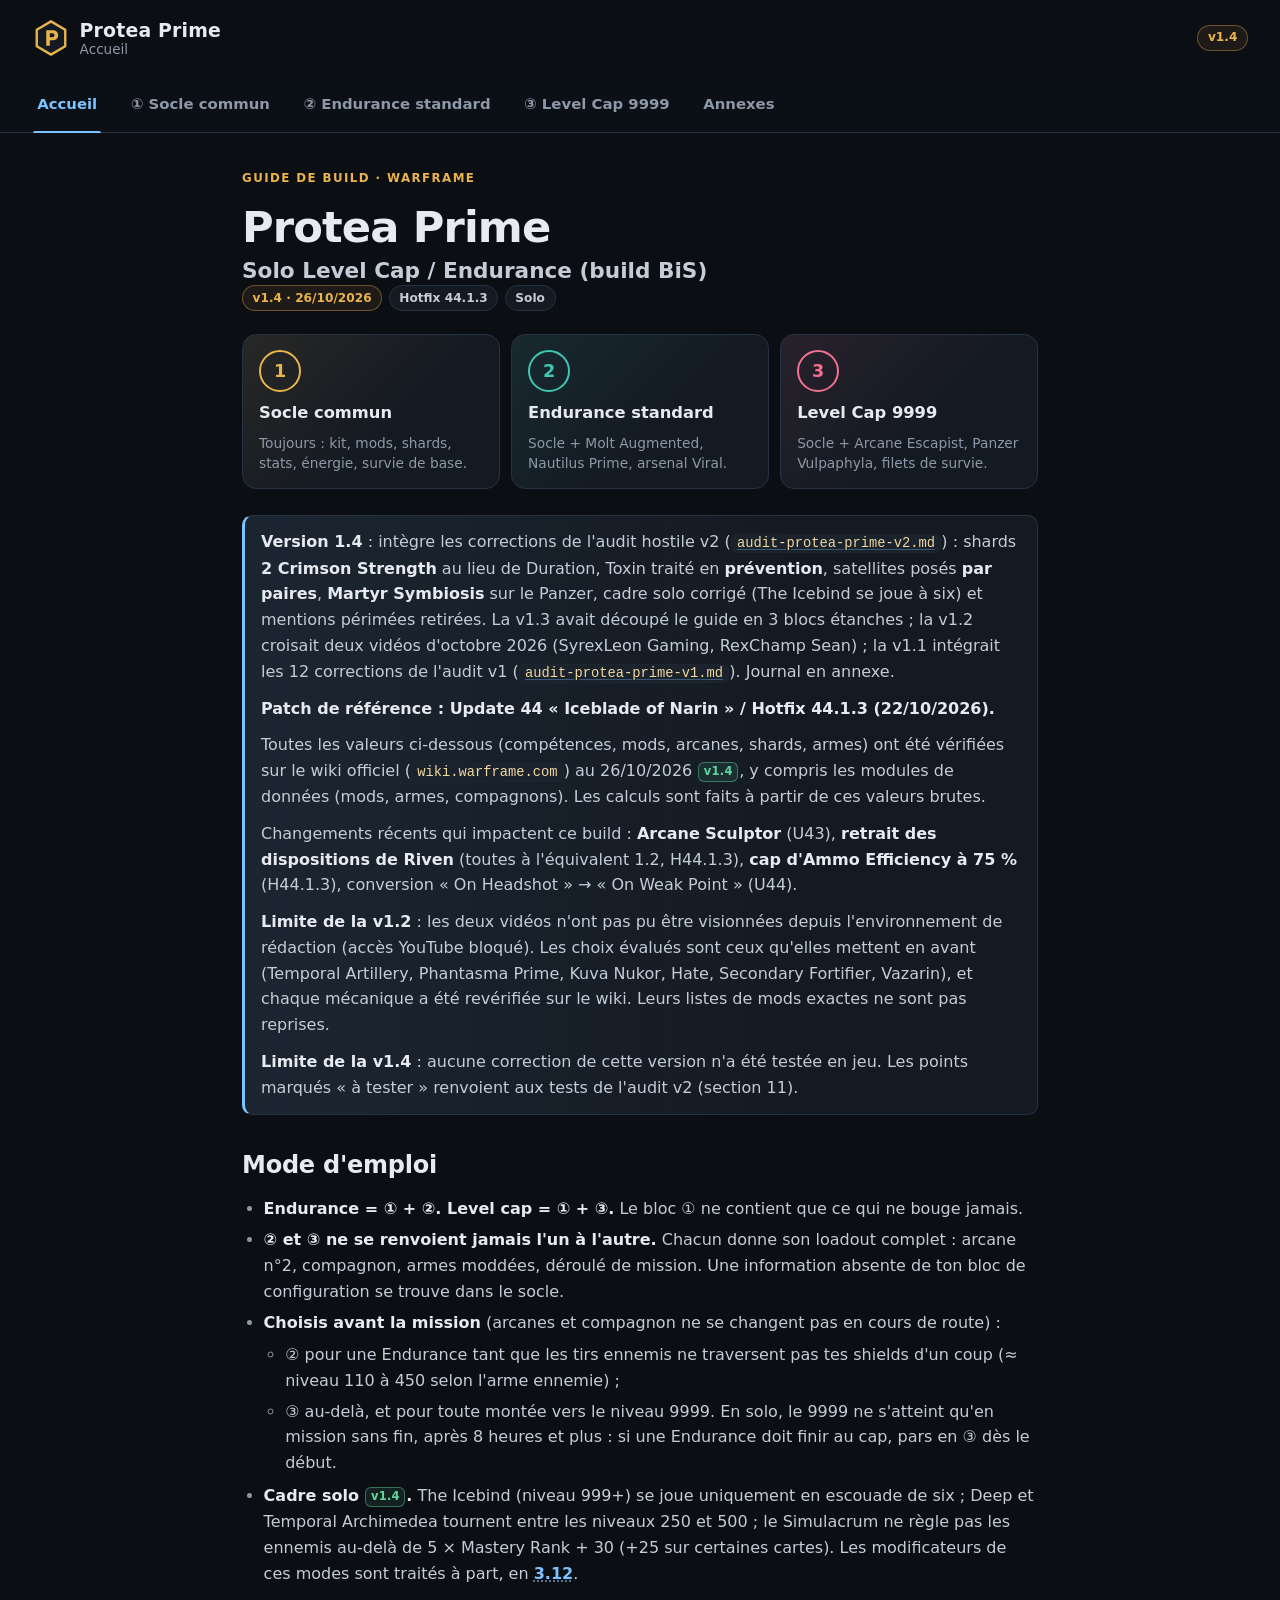
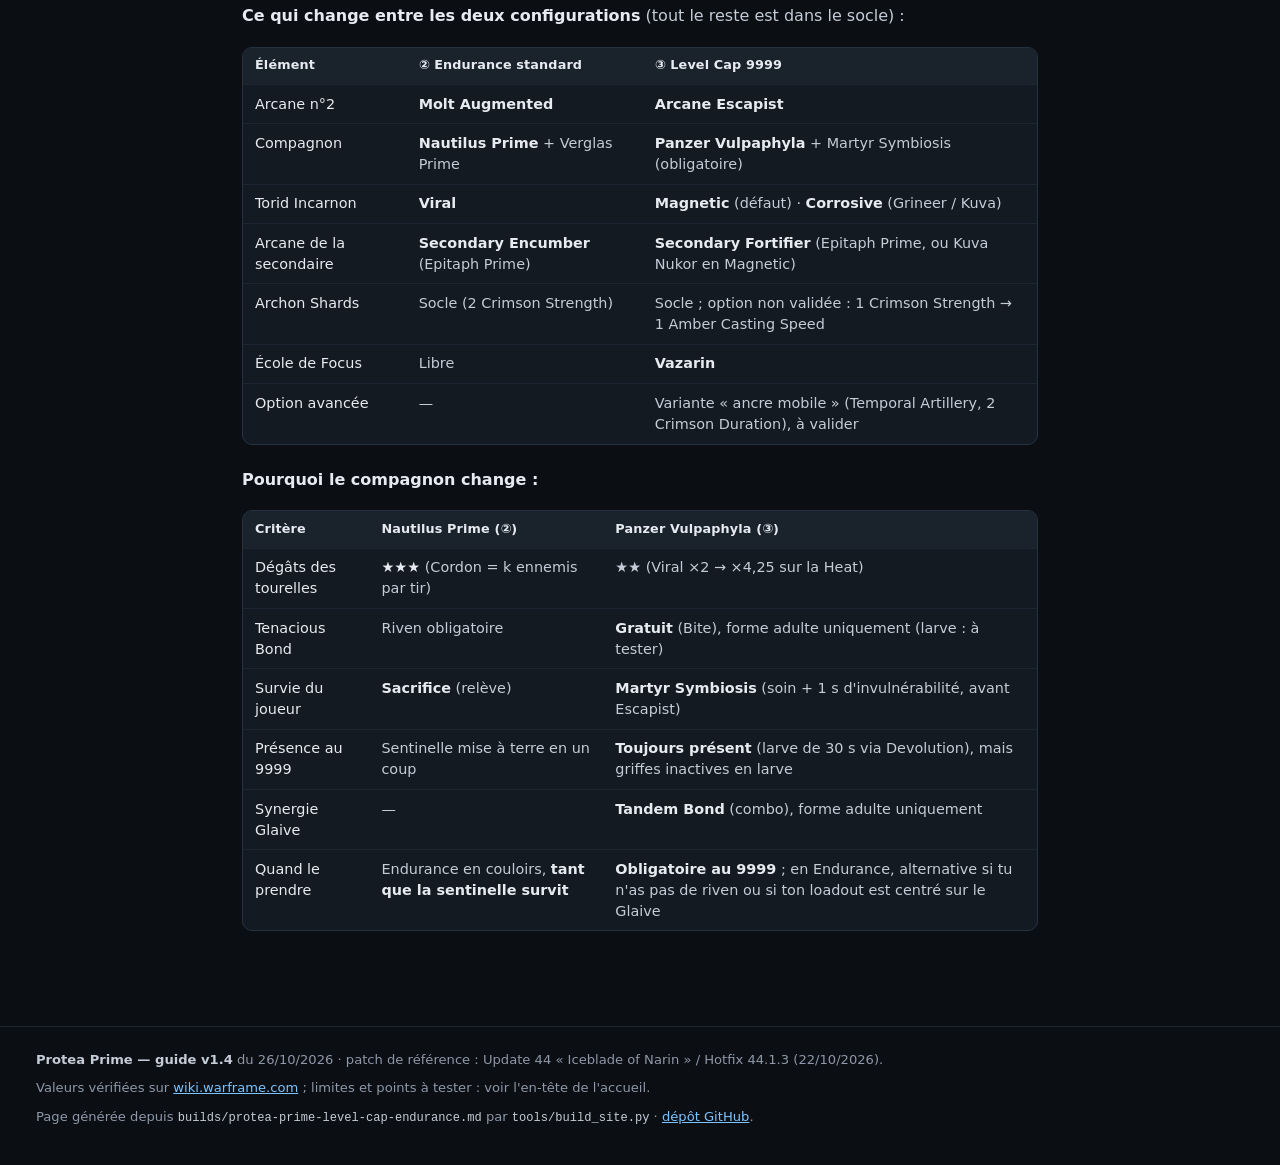
==== docs/index.html @ 9ac247f5 "Add a mobile-friendly GitHub Pages site for the guide tools/build_site.py renders builds/*.md into d" ====
<!doctype html>
<html lang="fr">
<head>
<meta charset="utf-8">
<meta name="viewport" content="width=device-width, initial-scale=1, viewport-fit=cover">
<title>Protea Prime — Solo Level Cap / Endurance (build BiS) · v1.4</title>
<meta name="description" content="Guide Protea Prime v1.4 : socle commun, configuration Endurance et configuration Level Cap 9999, en solo (Hotfix 44.1.3).">
<meta name="theme-color" content="#0b0e13">
<meta name="color-scheme" content="dark">
<meta property="og:type" content="article">
<meta property="og:title" content="Protea Prime — Solo Level Cap / Endurance (build BiS) · v1.4">
<meta property="og:description" content="Guide Protea Prime v1.4 : socle commun, configuration Endurance et configuration Level Cap 9999, en solo (Hotfix 44.1.3).">
<link rel="icon" href="assets/icon.svg" type="image/svg+xml">
<link rel="stylesheet" href="assets/style.css?v=ff893343bd">
<script>document.documentElement.classList.add("js")</script>
<script src="assets/app.js?v=4630ae5505" defer></script>
</head>
<body class="page-guide">
<a class="skip-link" href="#main">Aller au contenu</a>
<header class="site-header"><div class="bar"><a class="brand" href="#accueil"><svg class="logo" viewBox="0 0 64 64" aria-hidden="true" focusable="false"><path d="M32 4 56 18v28L32 60 8 46V18z" fill="#141a22" stroke="#e9b44c" stroke-width="4" stroke-linejoin="round"/><path fill="#e9b44c" fill-rule="evenodd" d="M24 45V19h10.5c5.8 0 9.5 3.3 9.5 8.4S40.3 35.8 34.5 35.8H30V45zm6-20.8v6.4h4.1c2.3 0 3.7-1.2 3.7-3.2s-1.4-3.2-3.7-3.2z"/></svg><span class="brand-text"><span class="brand-name">Protea Prime</span><span class="brand-context" data-context>Solo Level Cap / Endurance (build BiS)</span></span></a><span class="chip chip-version">v1.4</span><button class="toc-toggle" type="button" aria-expanded="false" hidden><svg class="icon" viewBox="0 0 24 24" aria-hidden="true" focusable="false"><path d="M9 6h11M9 12h11M9 18h11M4.5 6h.01M4.5 12h.01M4.5 18h.01"/></svg><span>Sommaire</span></button></div></header>
<nav class="tabs" aria-label="Sections du guide"><div class="tabs-inner"><a class="tab" href="#accueil" data-tab="accueil" id="tab-accueil" data-accent="home"><span class="tab-ico"><svg class="icon" viewBox="0 0 24 24" aria-hidden="true" focusable="false"><path d="M4 10.5 12 4l8 6.5V20h-5.5v-5.5h-5V20H4z"/></svg></span><span class="tab-short">Accueil</span><span class="tab-long">Accueil</span></a><a class="tab" href="#bloc-1" data-tab="bloc-1" id="tab-bloc-1" data-accent="c1"><span class="tab-ico"><span class="tab-mark">1</span></span><span class="tab-short">Socle</span><span class="tab-long">① Socle commun</span></a><a class="tab" href="#bloc-2" data-tab="bloc-2" id="tab-bloc-2" data-accent="c2"><span class="tab-ico"><span class="tab-mark">2</span></span><span class="tab-short">Endurance</span><span class="tab-long">② Endurance standard</span></a><a class="tab" href="#bloc-3" data-tab="bloc-3" id="tab-bloc-3" data-accent="c3"><span class="tab-ico"><span class="tab-mark">3</span></span><span class="tab-short">Level Cap</span><span class="tab-long">③ Level Cap 9999</span></a><a class="tab" href="#annexes" data-tab="annexes" id="tab-annexes" data-accent="annex"><span class="tab-ico"><svg class="icon" viewBox="0 0 24 24" aria-hidden="true" focusable="false"><path d="M6.5 4H19v13H6.5A2.5 2.5 0 0 0 4 19.5v-13A2.5 2.5 0 0 1 6.5 4z"/><path d="M4 19.5A2.5 2.5 0 0 0 6.5 22H19v-5"/></svg></span><span class="tab-short">Annexes</span><span class="tab-long">Annexes</span></a></div></nav>
<main id="main" tabindex="-1">
<section class="panel accent-home" id="accueil" data-label="Accueil" data-title="Protea Prime — Solo Level Cap / Endurance (build BiS) · v1.4" aria-label="Accueil"><div class="panel-inner"><article class="prose"><header class="hero"><p class="hero-kicker">Guide de build · Warframe</p><h1>Protea Prime<span class="sub">Solo Level Cap / Endurance (build BiS)</span></h1><p class="hero-meta"><span class="chip chip-version">v1.4 · 26/10/2026</span><span class="chip">Hotfix 44.1.3</span><span class="chip">Solo</span></p></header><nav class="cards" aria-label="Configurations"><a class="card accent-c1" href="#bloc-1"><span class="card-num">1</span><span class="card-title">Socle commun</span><span class="card-text">Toujours : kit, mods, shards, stats, énergie, survie de base.</span></a><a class="card accent-c2" href="#bloc-2"><span class="card-num">2</span><span class="card-title">Endurance standard</span><span class="card-text">Socle + Molt Augmented, Nautilus Prime, arsenal Viral.</span></a><a class="card accent-c3" href="#bloc-3"><span class="card-num">3</span><span class="card-title">Level Cap 9999</span><span class="card-text">Socle + Arcane Escapist, Panzer Vulpaphyla, filets de survie.</span></a></nav><blockquote class="callout">
<p><strong>Version 1.4</strong> : intègre les corrections de l'audit hostile v2 (<a href="audit-v2.html"><code>audit-protea-prime-v2.md</code></a>) : shards <strong>2 Crimson Strength</strong> au lieu de Duration, Toxin traité en <strong>prévention</strong>, satellites posés <strong>par paires</strong>, <strong>Martyr Symbiosis</strong> sur le Panzer, cadre solo corrigé (The Icebind se joue à six) et mentions périmées retirées. La v1.3 avait découpé le guide en 3 blocs étanches ; la v1.2 croisait deux vidéos d'octobre 2026 (SyrexLeon Gaming, RexChamp Sean) ; la v1.1 intégrait les 12 corrections de l'audit v1 (<a href="audit-v1.html"><code>audit-protea-prime-v1.md</code></a>). Journal en annexe.</p>
<p><strong>Patch de référence : Update 44 « Iceblade of Narin » / Hotfix 44.1.3 (22/10/2026).</strong></p>
<p>Toutes les valeurs ci‑dessous (compétences, mods, arcanes, shards, armes) ont été vérifiées sur le wiki officiel (<code>wiki.warframe.com</code>) au 26/10/2026 <span class="tag-new" title="Ajouté ou corrigé en v1.4">v1.4</span>, y compris les modules de données (mods, armes, compagnons). Les calculs sont faits à partir de ces valeurs brutes.</p>
<p>Changements récents qui impactent ce build : <strong>Arcane Sculptor</strong> (U43), <strong>retrait des dispositions de Riven</strong> (toutes à l'équivalent 1.2, H44.1.3), <strong>cap d'Ammo Efficiency à 75 %</strong> (H44.1.3), conversion « On Headshot » → « On Weak Point » (U44).</p>
<p><strong>Limite de la v1.2</strong> : les deux vidéos n'ont pas pu être visionnées depuis l'environnement de rédaction (accès YouTube bloqué). Les choix évalués sont ceux qu'elles mettent en avant (Temporal Artillery, Phantasma Prime, Kuva Nukor, Hate, Secondary Fortifier, Vazarin), et chaque mécanique a été revérifiée sur le wiki. Leurs listes de mods exactes ne sont pas reprises.</p>
<p><strong>Limite de la v1.4</strong> : aucune correction de cette version n'a été testée en jeu. Les points marqués « à tester » renvoient aux tests de l'audit v2 (section 11).</p>
</blockquote>
<h2 id="mode-d-emploi">Mode d'emploi<a class="h-anchor" href="#mode-d-emploi" aria-hidden="true" tabindex="-1">#</a></h2>
<ul>
<li><strong>Endurance = ① + ②. Level cap = ① + ③.</strong> Le bloc ① ne contient que ce qui ne bouge jamais.</li>
<li><strong>② et ③ ne se renvoient jamais l'un à l'autre.</strong> Chacun donne son loadout complet : arcane n°2, compagnon, armes moddées, déroulé de mission. Une information absente de ton bloc de configuration se trouve dans le socle.</li>
<li><strong>Choisis avant la mission</strong> (arcanes et compagnon ne se changent pas en cours de route) :
<ul>
<li>② pour une Endurance tant que les tirs ennemis ne traversent pas tes shields d'un coup (≈ niveau 110 à 450 selon l'arme ennemie) ;</li>
<li>③ au‑delà, et pour toute montée vers le niveau 9999. En solo, le 9999 ne s'atteint qu'en mission sans fin, après 8 heures et plus : si une Endurance doit finir au cap, pars en ③ dès le début.</li>
</ul>
</li>
<li><strong>Cadre solo <span class="tag-new" title="Ajouté ou corrigé en v1.4">v1.4</span>.</strong> The Icebind (niveau 999+) se joue uniquement en escouade de six ; Deep et Temporal Archimedea tournent entre les niveaux 250 et 500 ; le Simulacrum ne règle pas les ennemis au‑delà de 5 × Mastery Rank + 30 (+25 sur certaines cartes). Les modificateurs de ces modes sont traités à part, en <a href="#s3-12" class="xref">3.12</a>.</li>
</ul>
<p><strong>Ce qui change entre les deux configurations</strong> (tout le reste est dans le socle) :</p>
<div class="table-wrap stack"><table>
<thead>
<tr>
<th>Élément</th>
<th>② Endurance standard</th>
<th>③ Level Cap 9999</th>
</tr>
</thead>
<tbody>
<tr>
<td data-label="Élément">Arcane n°2</td>
<td data-label="② Endurance standard"><strong>Molt Augmented</strong></td>
<td data-label="③ Level Cap 9999"><strong>Arcane Escapist</strong></td>
</tr>
<tr>
<td data-label="Élément">Compagnon</td>
<td data-label="② Endurance standard"><strong>Nautilus Prime</strong> + Verglas Prime</td>
<td data-label="③ Level Cap 9999"><strong>Panzer Vulpaphyla</strong> + Martyr Symbiosis (obligatoire)</td>
</tr>
<tr>
<td data-label="Élément">Torid Incarnon</td>
<td data-label="② Endurance standard"><strong>Viral</strong></td>
<td data-label="③ Level Cap 9999"><strong>Magnetic</strong> (défaut) · <strong>Corrosive</strong> (Grineer / Kuva)</td>
</tr>
<tr>
<td data-label="Élément">Arcane de la secondaire</td>
<td data-label="② Endurance standard"><strong>Secondary Encumber</strong> (Epitaph Prime)</td>
<td data-label="③ Level Cap 9999"><strong>Secondary Fortifier</strong> (Epitaph Prime, ou Kuva Nukor en Magnetic)</td>
</tr>
<tr>
<td data-label="Élément">Archon Shards</td>
<td data-label="② Endurance standard">Socle (2 Crimson Strength)</td>
<td data-label="③ Level Cap 9999">Socle ; option non validée : 1 Crimson Strength → 1 Amber Casting Speed</td>
</tr>
<tr>
<td data-label="Élément">École de Focus</td>
<td data-label="② Endurance standard">Libre</td>
<td data-label="③ Level Cap 9999"><strong>Vazarin</strong></td>
</tr>
<tr>
<td data-label="Élément">Option avancée</td>
<td data-label="② Endurance standard">—</td>
<td data-label="③ Level Cap 9999">Variante « ancre mobile » (Temporal Artillery, 2 Crimson Duration), à valider</td>
</tr>
</tbody>
</table></div>
<p><strong>Pourquoi le compagnon change :</strong></p>
<div class="table-wrap stack"><table>
<thead>
<tr>
<th>Critère</th>
<th>Nautilus Prime (②)</th>
<th>Panzer Vulpaphyla (③)</th>
</tr>
</thead>
<tbody>
<tr>
<td data-label="Critère">Dégâts des tourelles</td>
<td data-label="Nautilus Prime (②)"><strong>★★★</strong> (Cordon = k ennemis par tir)</td>
<td data-label="Panzer Vulpaphyla (③)">★★ (Viral ×2 → ×4,25 sur la Heat)</td>
</tr>
<tr>
<td data-label="Critère">Tenacious Bond</td>
<td data-label="Nautilus Prime (②)">Riven obligatoire</td>
<td data-label="Panzer Vulpaphyla (③)"><strong>Gratuit</strong> (Bite), forme adulte uniquement (larve : à tester)</td>
</tr>
<tr>
<td data-label="Critère">Survie du joueur</td>
<td data-label="Nautilus Prime (②)"><strong>Sacrifice</strong> (relève)</td>
<td data-label="Panzer Vulpaphyla (③)"><strong>Martyr Symbiosis</strong> (soin + 1 s d'invulnérabilité, avant Escapist)</td>
</tr>
<tr>
<td data-label="Critère">Présence au 9999</td>
<td data-label="Nautilus Prime (②)">Sentinelle mise à terre en un coup</td>
<td data-label="Panzer Vulpaphyla (③)"><strong>Toujours présent</strong> (larve de 30 s via Devolution), mais griffes inactives en larve</td>
</tr>
<tr>
<td data-label="Critère">Synergie Glaive</td>
<td data-label="Nautilus Prime (②)">—</td>
<td data-label="Panzer Vulpaphyla (③)"><strong>Tandem Bond</strong> (combo), forme adulte uniquement</td>
</tr>
<tr>
<td data-label="Critère">Quand le prendre</td>
<td data-label="Nautilus Prime (②)">Endurance en couloirs, <strong>tant que la sentinelle survit</strong></td>
<td data-label="Panzer Vulpaphyla (③)"><strong>Obligatoire au 9999</strong> ; en Endurance, alternative si tu n'as pas de riven ou si ton loadout est centré sur le Glaive</td>
</tr>
</tbody>
</table></div>
</article></div></section>
<section class="panel accent-c1 has-toc" id="bloc-1" data-label="① Socle commun" data-title="① Socle commun · Protea Prime v1.4" aria-label="① Socle commun"><div class="panel-inner"><nav class="toc" id="toc-bloc-1" aria-label="Sommaire : ① Socle commun"><div class="toc-head"><span class="toc-title">Sommaire</span><button class="toc-close" type="button" aria-label="Fermer le sommaire"><svg class="icon" viewBox="0 0 24 24" aria-hidden="true" focusable="false"><path d="M6 6l12 12M18 6 6 18"/></svg></button></div><ol class="toc-list"><li><a href="#s1-1"><span class="toc-num">1.1</span><span class="toc-text">Fiche socle</span></a></li><li><a href="#s1-2"><span class="toc-num">1.2</span><span class="toc-text">Investissement et polarités</span></a></li><li><a href="#s1-3"><span class="toc-num">1.3</span><span class="toc-text">Les 10 mods (exacts)</span></a></li><li><a href="#s1-4"><span class="toc-num">1.4</span><span class="toc-text">Arcane n°1 : Arcane Sculptor</span></a></li><li><a href="#s1-5"><span class="toc-num">1.5</span><span class="toc-text">Les 5 Archon Shards</span></a></li><li><a href="#s1-6"><span class="toc-num">1.6</span><span class="toc-text">Cibles de stats</span></a></li><li><a href="#s1-7"><span class="toc-num">1.7</span><span class="toc-text">Valeurs réelles des compétences</span></a></li><li><a href="#s1-8"><span class="toc-num">1.8</span><span class="toc-text">Compromis Helminth : Roar plutôt que Temporal Anchor</span></a></li><li><a href="#s1-9"><span class="toc-num">1.9</span><span class="toc-text">Économie d&#x27;énergie : Sculptor + Equilibrium + Dispensary</span></a></li><li><a href="#s1-10"><span class="toc-num">1.10</span><span class="toc-text">Gestion du passif (+100 % Strength additif au 4e cast)</span></a></li><li><a href="#s1-11"><span class="toc-num">1.11</span><span class="toc-text">Survie commune : shield gate, satellites, Rolling Guard</span></a><ol class="toc-sub"><li><a href="#geometrie-des-lancers-les-satellites-tombent-par"><span class="toc-text">Géométrie des lancers : les satellites tombent par paires <span class="tag-new" title="Ajouté ou corrigé en v1.4">v1.4</span></span></a></li><li><a href="#shield-gate-interdits-et-rolling-guard"><span class="toc-text">Shield gate : interdits et Rolling Guard</span></a></li><li><a href="#toxin-prevenir-pas-reagir"><span class="toc-text">Toxin : prévenir, pas réagir <span class="tag-new" title="Ajouté ou corrigé en v1.4">v1.4</span></span></a></li><li><a href="#autres-reglages"><span class="toc-text">Autres réglages</span></a></li></ol></li><li><a href="#s1-12"><span class="toc-num">1.12</span><span class="toc-text">Boucle de compétences commune</span></a></li><li><a href="#s1-13"><span class="toc-num">1.13</span><span class="toc-text">Compagnon : règles communes</span></a></li><li><a href="#s1-14"><span class="toc-num">1.14</span><span class="toc-text">Armes : acquisition et mécaniques communes</span></a></li><li><a href="#s1-15"><span class="toc-num">1.15</span><span class="toc-text">Factions, faiblesses et menaces</span></a></li><li><a href="#s1-16"><span class="toc-num">1.16</span><span class="toc-text">Hiérarchie des multiplicateurs</span></a></li><li><a href="#s1-17"><span class="toc-num">1.17</span><span class="toc-text">Mécaniques de référence : Archon Stretch et Archon Vitality</span></a></li><li><a href="#s1-18"><span class="toc-num">1.18</span><span class="toc-text">Moments critiques et erreurs communs</span></a></li></ol></nav><article class="prose"><h2 id="1-bloc-1-socle-commun">① BLOC 1 — SOCLE COMMUN<a class="h-anchor" href="#1-bloc-1-socle-commun" aria-hidden="true" tabindex="-1">#</a></h2>
<blockquote class="callout">
<p><strong>S'applique aux deux configurations.</strong> Warframe, mods, shards, stats, Arcane Sculptor, économie d'énergie, survie de base, boucle de compétences et mécaniques de référence. Rien ici ne dépend de l'arcane n°2, du compagnon ou de l'élément des armes.</p>
</blockquote>
<h3 id="s1-1">1.1 Fiche socle<a class="h-anchor" href="#s1-1" aria-hidden="true" tabindex="-1">#</a></h3>
<div class="table-wrap"><table>
<thead>
<tr>
<th>Élément</th>
<th>Choix</th>
</tr>
</thead>
<tbody>
<tr>
<td data-label="Élément">Warframe</td>
<td data-label="Choix"><strong>Protea Prime</strong> (Protea standard : build identique, +1 Forma)</td>
</tr>
<tr>
<td data-label="Élément">Kit</td>
<td data-label="Choix">Grenade Fan / Blaze Artillery / Dispensary / <strong>Roar</strong> (Helminth, à la place de Temporal Anchor)</td>
</tr>
<tr>
<td data-label="Élément">Aura / Exilus</td>
<td data-label="Choix"><strong>Growing Power</strong> / <strong>Primed Sure Footed</strong></td>
</tr>
<tr>
<td data-label="Élément">8 mods</td>
<td data-label="Choix">Archon Vitality, Blind Rage, Umbral Intensify, Primed Continuity, Narrow Minded, Stretch, Rolling Guard, Equilibrium</td>
</tr>
<tr>
<td data-label="Élément">Arcane n°1</td>
<td data-label="Choix"><strong>Arcane Sculptor</strong> (l'arcane n°2 dépend de la configuration)</td>
</tr>
<tr>
<td data-label="Élément">Archon Shards</td>
<td data-label="Choix">3× Tauforged Azure (Shield Capacity) + 2× Tauforged Crimson (<strong>Ability Strength</strong>)</td>
</tr>
<tr>
<td data-label="Élément">Stats (Arsenal)</td>
<td data-label="Choix">Strength <strong>273 %</strong> · Duration <strong>254 %</strong> · Range <strong>79 %</strong> · Efficiency <strong>45 %</strong> (verrouillée à <strong>175 %</strong> en mission par Sculptor)</td>
</tr>
<tr>
<td data-label="Élément">Survie</td>
<td data-label="Choix">Shields <strong>1 230</strong> (gate <strong>2,5 s</strong> une fois rechargés au‑delà de 1 150) · Health <strong>740</strong> · Armor 185 · Energy 250</td>
</tr>
<tr>
<td data-label="Élément">Armes (châssis)</td>
<td data-label="Choix">Torid Incarnon · Epitaph Prime · Glaive Prime : acquisition et mécaniques en <a href="#s1-14" class="xref">1.14</a>, modding dans ta configuration</td>
</tr>
</tbody>
</table></div>
<h3 id="s1-2">1.2 Investissement et polarités<a class="h-anchor" href="#s1-2" aria-hidden="true" tabindex="-1">#</a></h3>
<div class="table-wrap"><table>
<thead>
<tr>
<th>Ressource</th>
<th>Quantité</th>
<th>Détail</th>
</tr>
</thead>
<tbody>
<tr>
<td data-label="Ressource">Orokin Reactor</td>
<td data-label="Quantité">1</td>
<td data-label="Détail">Capacité 30 → 60</td>
</tr>
<tr>
<td data-label="Ressource">Exilus Warframe Adapter</td>
<td data-label="Quantité">1</td>
<td data-label="Détail">Pour Primed Sure Footed</td>
</tr>
<tr>
<td data-label="Ressource">Forma</td>
<td data-label="Quantité"><strong>5</strong> (dont 1 Umbra Forma)</td>
<td data-label="Détail">3× Vazarin (Archon Vitality, Narrow Minded, <strong>slot Exilus</strong>), 1× Madurai (Primed Continuity), 1× <strong>Umbra</strong> (Umbral Intensify)</td>
</tr>
<tr>
<td data-label="Ressource">Helminth</td>
<td data-label="Quantité">1 Rhino (rang 30) subsumé</td>
<td data-label="Détail">Débloque Roar</td>
</tr>
<tr>
<td data-label="Ressource">Archon Shards</td>
<td data-label="Quantité">3 Tauforged Azure + 2 Tauforged Crimson</td>
<td data-label="Détail">Voir <a href="#s1-5" class="xref">1.5</a></td>
</tr>
<tr>
<td data-label="Ressource">Arcane n°1</td>
<td data-label="Quantité">Arcane Sculptor R5</td>
<td data-label="Détail">21 exemplaires pour un R5</td>
</tr>
</tbody>
</table></div>
<p><strong>Polarités finales (Protea Prime : innées Madurai / Naramon / Naramon, Aura universelle « Any », Exilus vierge)</strong></p>
<div class="table-wrap"><table>
<thead>
<tr>
<th class="nw">Slot</th>
<th>Polarité</th>
<th>Mod</th>
<th>Coût</th>
</tr>
</thead>
<tbody>
<tr>
<td data-label="Slot" class="nw">Aura</td>
<td data-label="Polarité">Universelle (innée)</td>
<td data-label="Mod">Growing Power</td>
<td data-label="Coût"><strong>+14</strong> capacité</td>
</tr>
<tr>
<td data-label="Slot" class="nw">Exilus</td>
<td data-label="Polarité">Vazarin (Forma)</td>
<td data-label="Mod">Primed Sure Footed</td>
<td data-label="Coût">8</td>
</tr>
<tr>
<td data-label="Slot" class="nw">1</td>
<td data-label="Polarité">Madurai (innée)</td>
<td data-label="Mod">Blind Rage</td>
<td data-label="Coût">8</td>
</tr>
<tr>
<td data-label="Slot" class="nw">2</td>
<td data-label="Polarité">Naramon (innée)</td>
<td data-label="Mod">Stretch</td>
<td data-label="Coût">5</td>
</tr>
<tr>
<td data-label="Slot" class="nw">3</td>
<td data-label="Polarité">Naramon (innée)</td>
<td data-label="Mod">Equilibrium</td>
<td data-label="Coût">7</td>
</tr>
<tr>
<td data-label="Slot" class="nw">4</td>
<td data-label="Polarité">Vazarin (Forma)</td>
<td data-label="Mod">Archon Vitality</td>
<td data-label="Coût">8</td>
</tr>
<tr>
<td data-label="Slot" class="nw">5</td>
<td data-label="Polarité">Umbra (Forma)</td>
<td data-label="Mod">Umbral Intensify</td>
<td data-label="Coût">8</td>
</tr>
<tr>
<td data-label="Slot" class="nw">6</td>
<td data-label="Polarité">Madurai (Forma)</td>
<td data-label="Mod">Primed Continuity</td>
<td data-label="Coût">7</td>
</tr>
<tr>
<td data-label="Slot" class="nw">7</td>
<td data-label="Polarité">Vazarin (Forma)</td>
<td data-label="Mod">Narrow Minded</td>
<td data-label="Coût">8</td>
</tr>
<tr>
<td data-label="Slot" class="nw">8</td>
<td data-label="Polarité">Vierge</td>
<td data-label="Mod">Rolling Guard</td>
<td data-label="Coût">12</td>
</tr>
<tr>
<td data-label="Slot" class="nw"><strong>Total</strong></td>
<td data-label="Polarité" class="empty"></td>
<td data-label="Mod" class="empty"></td>
<td data-label="Coût"><strong>71 / 74</strong></td>
</tr>
</tbody>
</table></div>
<ul>
<li><strong>Sans Umbra Forma</strong> : remplace Umbral Intensify (+44 %) par <strong>Intensify</strong> (+30 %) → <strong>4 Forma</strong>, 74/74, Strength 259 % au lieu de 273 %.</li>
<li><strong>Protea non‑Prime</strong> (une seule Naramon innée) : même build, <strong>6 Forma</strong> (Rolling Guard passe en Vazarin, Stretch en slot vierge). Protea Prime apporte aussi Armor 185 (vs 135) et Energy 250 (vs 225).</li>
</ul>
<h3 id="s1-3">1.3 Les 10 mods (exacts)<a class="h-anchor" href="#s1-3" aria-hidden="true" tabindex="-1">#</a></h3>
<div class="table-wrap stack num-first"><table>
<thead>
<tr>
<th class="nw">#</th>
<th>Mod</th>
<th class="nw">Rang</th>
<th>Effet</th>
<th>Rôle</th>
</tr>
</thead>
<tbody>
<tr>
<td data-label="#" class="nw">Aura</td>
<td data-label="Mod"><strong>Growing Power</strong></td>
<td data-label="Rang" class="nw">5</td>
<td data-label="Effet">+25 % Strength pendant 6 s sur statut infligé par une <strong>arme</strong> (compagnon inclus, compétences exclues)</td>
<td data-label="Rôle">Uptime 100 % via les statuts d'arme (Epitaph, arme du compagnon)</td>
</tr>
<tr>
<td data-label="#" class="nw">Exilus</td>
<td data-label="Mod"><strong>Primed Sure Footed</strong></td>
<td data-label="Rang" class="nw">10</td>
<td data-label="Effet">+100 % résistance knockdown/stagger</td>
<td data-label="Rôle">Anti‑CC + anti auto‑stagger</td>
</tr>
<tr>
<td data-label="#" class="nw">1</td>
<td data-label="Mod"><strong>Archon Vitality</strong></td>
<td data-label="Rang" class="nw">10</td>
<td data-label="Effet">+100 % Health ; les statuts Heat des compétences sont appliqués <strong>deux fois</strong></td>
<td data-label="Rôle">Double la Heat de Blaze Artillery</td>
</tr>
<tr>
<td data-label="#" class="nw">2</td>
<td data-label="Mod"><strong>Blind Rage</strong></td>
<td data-label="Rang" class="nw">10</td>
<td data-label="Effet">+99 % Strength / −55 % Efficiency</td>
<td data-label="Rôle">Malus annulé par Sculptor</td>
</tr>
<tr>
<td data-label="#" class="nw">3</td>
<td data-label="Mod"><strong>Umbral Intensify</strong></td>
<td data-label="Rang" class="nw">10</td>
<td data-label="Effet">+44 % Strength (+11 % résistance Tau)</td>
<td data-label="Rôle">Strength sans malus</td>
</tr>
<tr>
<td data-label="#" class="nw">4</td>
<td data-label="Mod"><strong>Primed Continuity</strong></td>
<td data-label="Rang" class="nw">10</td>
<td data-label="Effet">+55 % Duration</td>
<td data-label="Rôle">Durée tourelles / Roar / Dispensary</td>
</tr>
<tr>
<td data-label="#" class="nw">5</td>
<td data-label="Mod"><strong>Narrow Minded</strong></td>
<td data-label="Rang" class="nw">10</td>
<td data-label="Effet">+99 % Duration / −66 % Range</td>
<td data-label="Rôle">Le plus gros levier de durée : ×1,64 de dégâts soutenus des tourelles (linéaire, cf. <a href="#s1-5" class="xref">1.5</a>)</td>
</tr>
<tr>
<td data-label="#" class="nw">6</td>
<td data-label="Mod"><strong>Stretch</strong></td>
<td data-label="Rang" class="nw">5</td>
<td data-label="Effet">+45 % Range</td>
<td data-label="Rôle">Ramène la Range à 79 % (Archon Stretch = même +45 % pour 16 au lieu de 9, effet secondaire mort sur Protea, cf. <a href="#s1-17" class="xref">1.17</a>)</td>
</tr>
<tr>
<td data-label="#" class="nw">7</td>
<td data-label="Mod"><strong>Rolling Guard</strong></td>
<td data-label="Rang" class="nw">10</td>
<td data-label="Effet">Roulade : 3 s d'invulnérabilité + purge des statuts, recharge 7 s</td>
<td data-label="Rôle">Invulnérabilité à la demande ; purge les DoT qui mangent les satellites (le Toxin se prévient, cf. <a href="#s1-11" class="xref">1.11</a>)</td>
</tr>
<tr>
<td data-label="#" class="nw">8</td>
<td data-label="Mod"><strong>Equilibrium</strong></td>
<td data-label="Rang" class="nw">10</td>
<td data-label="Effet">Health pickups → +110 % énergie ; Energy pickups → +110 % santé</td>
<td data-label="Rôle">Moteur d'énergie avec Dispensary (cf. <a href="#s1-9" class="xref">1.9</a>)</td>
</tr>
</tbody>
</table></div>
<h3 id="s1-4">1.4 Arcane n°1 : Arcane Sculptor<a class="h-anchor" href="#s1-4" aria-hidden="true" tabindex="-1">#</a></h3>
<div class="table-wrap stack"><table>
<thead>
<tr>
<th>Arcane</th>
<th>Effet (R5)</th>
<th>Justification</th>
</tr>
</thead>
<tbody>
<tr>
<td data-label="Arcane"><strong>Arcane Sculptor</strong></td>
<td data-label="Effet (R5)">À la création d'un objet par une compétence : Efficiency <strong>verrouillée à 175 %</strong> pendant 12 s</td>
<td data-label="Justification">Grenade Fan, Blaze Artillery et Dispensary sont des objets valides (liste officielle). Avec une tourelle toutes les ~2,5 s, l'uptime est permanent : tous les casts coûtent 25 %. Remplace Arcane Energize (cf. <a href="#s1-9" class="xref">1.9</a>). Achat : Hunhow (Pontis Tower, Uranus Proxima) 10 Emerald Talent + 10 Crimson Talent, ou bonus de complétion d'Uranus Proxima (25 %). Temporal Anchor n'est <strong>pas</strong> un objet valide.</td>
</tr>
</tbody>
</table></div>
<ul>
<li>L'arcane n°2 est le <strong>seul arcane de Warframe qui change</strong> entre les configurations : il est défini dans ton bloc de configuration.</li>
</ul>
<blockquote class="callout">
<p>Si tu n'as pas encore Sculptor : <strong>Arcane Energize</strong> en intérim, et remplace <strong>Stretch</strong> par <strong>Streamline</strong>. Garde Blind Rage : sans elle, un satellite ne recharge plus 1 150 shields. Résultat : Efficiency 75 %, consommation <strong>29,7/s</strong> contre 40,1/s produits (+ ~10/s d'Energize), Range 34 % (tourelles 10,2 m, satellites 1,7 m).</p>
</blockquote>
<h3 id="s1-5">1.5 Les 5 Archon Shards<a class="h-anchor" href="#s1-5" aria-hidden="true" tabindex="-1">#</a></h3>
<div class="table-wrap"><table>
<thead>
<tr>
<th>Shard</th>
<th>Bonus</th>
<th>Effet</th>
</tr>
</thead>
<tbody>
<tr>
<td data-label="Shard">Tauforged Azure</td>
<td data-label="Bonus">+225 Shield Capacity</td>
<td data-label="Effet" class="empty"></td>
</tr>
<tr>
<td data-label="Shard">Tauforged Azure</td>
<td data-label="Bonus">+225 Shield Capacity</td>
<td data-label="Effet">555 + 675 = <strong>1 230</strong> &gt; 1 150 → gate <strong>2,5 s</strong> (plafond)</td>
</tr>
<tr>
<td data-label="Shard">Tauforged Azure</td>
<td data-label="Bonus">+225 Shield Capacity</td>
<td data-label="Effet" class="empty"></td>
</tr>
<tr>
<td data-label="Shard">Tauforged Crimson</td>
<td data-label="Bonus">+15 % Ability Strength</td>
<td data-label="Effet">Strength 243 % → <strong>273 %</strong> (298 % en mission)</td>
</tr>
<tr>
<td data-label="Shard">Tauforged Crimson</td>
<td data-label="Bonus">+15 % Ability Strength</td>
<td data-label="Effet" class="empty"></td>
</tr>
</tbody>
</table></div>
<p><strong>Justification mathématique :</strong></p>
<ul>
<li><strong>Shields</strong> : sans shards, gate 1,68 s. Les 3 Tauforged amènent au plafond de 2,5 s : <strong>+49 % de durée d'invulnérabilité par gate</strong>, quelle que soit la lecture du doublement satellite. C'est le meilleur gain de survie disponible pour 3 slots.
<ul>
<li><strong>À tester</strong> : le wiki ne dit pas si les <strong>overshields</strong> comptent dans la durée du gate. Si c'est le cas, un satellite (1 490 shields restaurés) donne 2,5 s même à 555 shields max, et les Azure ne servent plus qu'aux gates obtenus par régénération naturelle (test T2 de l'audit v2).</li>
</ul>
</li>
<li><strong>Limite</strong> : ce plafond est <strong>nominal</strong>. Plusieurs modificateurs le cassent (Stunted Shields de The Icebind : 1,25 s) ; ils sont traités dans le bloc ③.</li>
<li><strong>Strength plutôt que Duration <span class="tag-new" title="Ajouté ou corrigé en v1.4">v1.4</span></strong> :
<ul>
<li>Une tourelle tire à cadence fixe (3 tirs/s) et le jeu en limite le nombre à 3. La Duration allonge sa vie, pas sa cadence : relancée à l'expiration, une tourelle inflige des dégâts <strong>par seconde</strong> ∝ Strength × Duration. La formule « ∝ Str × Dur² » de la v1.3 ne vaut que par cast, ce qui ne compte pas sous Sculptor.</li>
<li>Sur la tourelle seule, Strength et Duration se valent donc à ±1 %. Mais la Strength nourrit aussi <strong>Roar</strong> (30 % × Strength), qui multiplie tout et compte deux fois sur la Heat.</li>
<li>Bilan (audit v2) : 2 Crimson Strength = <strong>+5 % de dégâts directs</strong> (tourelles et armes) et <strong>+10 % sur la Heat</strong> par rapport à 2 Crimson Duration. Avec Heat Inherit (<a href="#s1-17" class="xref">1.17</a>), la Heat fait l'essentiel des dégâts sur une cible résistante.</li>
<li>Coût : −11 % de dégâts par cast (sans effet sous Sculptor), tourelles de 7,62 s au lieu de 8,52 s, Roar 76 s, Dispensary 63,5 s, Vortex 33 s, +0,5 énergie/s de consommation.</li>
<li>Exception : la variante « ancre mobile » (<a href="#s3-14" class="xref">3.14</a>) garde 2 Crimson <strong>Duration</strong>, qui y allongent la fenêtre de l'ancre (22,7 s contre 20,3 s).</li>
</ul>
</li>
<li><strong>Pas d'Amber énergie</strong> : l'efficacité des orbes n'affecte pas Equilibrium, et l'énergie initiale est inutile avec Sculptor.</li>
<li><strong>Normal vs Tauforged</strong> : avec des shards normaux (+150), il en faut <strong>4 Azure</strong> (555 + 600 = 1 155 ≥ 1 150) + 1 Crimson Strength (+10 %). Avec 3 Azure normales, on plafonne à 1 005 (gate 2,32 s, −7 %).</li>
</ul>
<h3 id="s1-6">1.6 Cibles de stats<a class="h-anchor" href="#s1-6" aria-hidden="true" tabindex="-1">#</a></h3>
<div class="table-wrap stack"><table>
<thead>
<tr>
<th>Stat</th>
<th class="nw">Arsenal</th>
<th>En mission</th>
<th>Pourquoi ce chiffre</th>
</tr>
</thead>
<tbody>
<tr>
<td data-label="Stat"><strong>Strength</strong></td>
<td data-label="Arsenal" class="nw"><strong>273 %</strong></td>
<td data-label="En mission">298 % (Growing Power) → <strong>398 %</strong> sur le 4e cast (passif)</td>
<td data-label="Pourquoi ce chiffre">≥ 230 % garantit qu'<strong>un satellite recharge ≥ 1 150 shields</strong> (500 × 2,73 = 1 365) = shield gate complet réarmé. Nourrit Roar : +89 à +119 %.</td>
</tr>
<tr>
<td data-label="Stat"><strong>Duration</strong></td>
<td data-label="Arsenal" class="nw">254 %</td>
<td data-label="En mission">254 %</td>
<td data-label="Pourquoi ce chiffre">Allonge la vie des tourelles : dégâts soutenus ∝ Strength × Duration (et non Duration², cf. <a href="#s1-5" class="xref">1.5</a>). Tourelle 7,62 s, Dispensary 63,5 s, Roar 76 s.</td>
</tr>
<tr>
<td data-label="Stat"><strong>Range</strong></td>
<td data-label="Arsenal" class="nw">79 %</td>
<td data-label="En mission">79 %</td>
<td data-label="Pourquoi ce chiffre">Tourelle 23,7 m (assez en couloir), rayon de capture satellite 3,95 m. Ce rayon couvre <strong>les deux satellites d'une même paire</strong> quand tu lances à 4–6 m (cf. <a href="#s1-11" class="xref">1.11</a>).</td>
</tr>
<tr>
<td data-label="Stat"><strong>Efficiency</strong></td>
<td data-label="Arsenal" class="nw">45 %</td>
<td data-label="En mission"><strong>175 % (verrouillée)</strong></td>
<td data-label="Pourquoi ce chiffre">Arcane Sculptor verrouille l'efficacité à 175 % pendant 12 s à chaque création d'objet (Grenade Fan, Blaze Artillery, Dispensary). Le malus de Blind Rage ne s'applique qu'au tout premier cast.</td>
</tr>
</tbody>
</table></div>
<p>Les buffs propres à une configuration (stacks d'arcane n°2) s'ajoutent à ces valeurs : ils sont chiffrés dans le bloc concerné.</p>
<h3 id="s1-7">1.7 Valeurs réelles des compétences<a class="h-anchor" href="#s1-7" aria-hidden="true" tabindex="-1">#</a></h3>
<div class="table-wrap stack"><table>
<thead>
<tr>
<th>Compétence</th>
<th>Coût (1er cast / Sculptor)</th>
<th>Valeurs clés</th>
</tr>
</thead>
<tbody>
<tr>
<td data-label="Compétence"><strong>Grenade Fan</strong> (1) — <em>tap</em> : Shrapnel Vortex ×3 · <em>hold</em> : Shield Satellites ×4</td>
<td data-label="Coût (1er cast / Sculptor)">38,75 / <strong>6,25</strong></td>
<td data-label="Valeurs clés">Satellite : <strong>+1 490 shields</strong> à l'accroche (1 365 en Arsenal, 1 990 sur le 4e cast) puis +149/s, plafonné à la limite d'Overshield (1 200). Durée de vie <strong>fixe 13 s</strong>. Rayon 3,95 m. Les 4 grenades partent à −45°/−25°/+25°/+45° : elles se posent <strong>par paires</strong> (cf. <a href="#s1-11" class="xref">1.11</a>). Vortex : 1 490 Slash/s, <strong>100 % de chance de stagger par tick</strong>, 33 s (sa durée suit la Duration).</td>
</tr>
<tr>
<td data-label="Compétence"><strong>Blaze Artillery</strong> (2)</td>
<td data-label="Coût (1er cast / Sculptor)">77,5 / <strong>12,5</strong></td>
<td data-label="Valeurs clés">1 490 Heat par tir (1 365 Arsenal), <strong>+100 % de dégâts par ennemi touché</strong> (cumulatif, sans plafond), 3 tirs/s, <strong>7,62 s</strong> (≈ 23 tirs), 23,7 m, cône 130°, ligne de vue requise, 3 tourelles max, perforation infinie des corps, 100 % de chance de statut Heat.</td>
</tr>
<tr>
<td data-label="Compétence"><strong>Dispensary</strong> (3)</td>
<td data-label="Coût (1er cast / Sculptor)">116,25 / <strong>18,75</strong></td>
<td data-label="Valeurs clés"><strong>63,5 s</strong>, 1 pickup toutes les 2 s (Empowered Health Orb 100 PV → Universal Ammo Pack → Energy Orb 25), chance de doublon <strong>74,5 %</strong> (99,5 % sur le 4e cast).</td>
</tr>
<tr>
<td data-label="Compétence"><strong>Roar</strong> (4, Helminth)</td>
<td data-label="Coût (1er cast / Sculptor)">116,25 / <strong>18,75</strong></td>
<td data-label="Valeurs clés">30 % × Strength : <strong>+89,4 %</strong> (Growing Power), <strong>+119,4 %</strong> sur le 4e cast. 76 s. Non relançable tant qu'il est actif.</td>
</tr>
</tbody>
</table></div>
<h3 id="s1-8">1.8 Compromis Helminth : Roar plutôt que Temporal Anchor<a class="h-anchor" href="#s1-8" aria-hidden="true" tabindex="-1">#</a></h3>
<p><strong>Ce que tu perds (Temporal Anchor avec ces stats) :</strong></p>
<ul>
<li>Ancre de <strong>20,3 s</strong> (8 s × 2,54), <strong>3 s d'invulnérabilité</strong> à chaque cast (≈ 15 % d'uptime d'invulnérabilité si recasté en boucle).</li>
<li><strong>Death gate</strong> : un coup létal pendant l'ancre te rembobine (5 % PV, ragdoll forcé que <strong>aucun mod n'empêche</strong>, mais tu peux relancer l'ancre pendant le ragdoll).</li>
<li>Rembobinage : énergie/shields/santé/munitions restaurés, statuts purgés.</li>
<li>Implosion : <strong>74,5 %</strong> (25 % × 2,98) des dégâts enregistrés, en Blast, rendus à <strong>chaque</strong> ennemi dans 11,85 m (ligne de vue), knockdown + aspiration.</li>
</ul>
<p><strong>Ce que tu gagnes (Roar) :</strong></p>
<ul>
<li><strong>×1,89 → ×2,19</strong> sur <em>tout</em> (armes, compétences, compagnon) : c'est un bonus de faction, multiplicatif avec tout le reste.</li>
<li><strong>Double application sur les DoT</strong> (Heat des tourelles, Slash, Toxin, Gas) : ×(1+Roar)² → <strong>×3,59 → ×4,81</strong> sur chaque tick de Heat.</li>
<li>Sur les armes (Glaive, Torid) : gain <strong>linéaire</strong> (×1,89 à ×2,19).</li>
<li>Sur les tourelles : une cible résistante continue de brûler tant qu'elle est touchée toutes les ≤ 6 s (Heat Inherit, <a href="#s1-17" class="xref">1.17</a>). Le DoT y fait l'essentiel des dégâts et le gain de Roar est presque <strong>linéaire</strong>, pas en 1/√k comme l'affirmait la v1.3.
<ul>
<li>Modèle de l'audit v2 : au niveau 9999, une voie de tourelles tue un Heavy Gunner du Steel Path (6,1 M PV, armure réduite de moitié par la Heat) en <strong>≈ 14 s</strong> avec Roar à +89 % (12 s sur le 4e cast), contre <strong>≈ 25 s</strong> sans Roar, soit <strong>−44 % de TTK</strong>. Ce chiffre suppose que le proc Heat hérite du multiplicateur de la tourelle (à vérifier en jeu).</li>
</ul>
</li>
</ul>
<p><strong>Verdict.</strong> <strong>Roar est le bon choix</strong> pour le socle. La survie de ce build repose sur les satellites et Rolling Guard, pas sur l'ancre, et le ×1,9–2,2 permanent sur armes et compagnon raccourcit chaque engagement.</p>
<p>Le prix à payer est la perte du death gate de l'ancre. En Endurance, satellites et Rolling Guard suffisent. Au niveau cap, le bloc ③ compense avec des filets dédiés et propose, en option avancée, une variante qui garde l'ancre.</p>
<h3 id="s1-9">1.9 Économie d'énergie : Sculptor + Equilibrium + Dispensary<a class="h-anchor" href="#s1-9" aria-hidden="true" tabindex="-1">#</a></h3>
<p><strong>Coûts réels (Efficiency 45 % sans Sculptor, 175 % avec) :</strong></p>
<div class="table-wrap"><table>
<thead>
<tr>
<th>Cast</th>
<th>Sans Sculptor</th>
<th>Avec Sculptor</th>
</tr>
</thead>
<tbody>
<tr>
<td data-label="Cast">Grenade Fan</td>
<td data-label="Sans Sculptor">38,75</td>
<td data-label="Avec Sculptor">6,25</td>
</tr>
<tr>
<td data-label="Cast">Blaze Artillery</td>
<td data-label="Sans Sculptor">77,5</td>
<td data-label="Avec Sculptor">12,5</td>
</tr>
<tr>
<td data-label="Cast">Dispensary</td>
<td data-label="Sans Sculptor">116,25</td>
<td data-label="Avec Sculptor">18,75</td>
</tr>
<tr>
<td data-label="Cast">Roar</td>
<td data-label="Sans Sculptor">116,25</td>
<td data-label="Avec Sculptor">18,75</td>
</tr>
</tbody>
</table></div>
<p><strong>Rythme de cast réel :</strong> 3 tourelles de 7,62 s = 23,6 casts/min ; satellites toutes les ~13 s en temps calme = 4,6/min (jusqu'à 12/min sous feu dense, cf. <a href="#s1-11" class="xref">1.11</a>) ; Dispensary 0,94/min ; Roar 0,79/min.</p>
<div class="table-wrap stack"><table>
<thead>
<tr>
<th>Budget</th>
<th>Consommation</th>
<th>Production Dispensary + Equilibrium</th>
</tr>
</thead>
<tbody>
<tr>
<td data-label="Budget"><strong>Avec Sculptor</strong></td>
<td data-label="Consommation"><strong>357 énergie/min (5,9/s)</strong>, 6,7/s sous feu dense</td>
<td data-label="Production Dispensary + Equilibrium"><strong>≈ 2 548 énergie par Dispensary = 40,1/s</strong> (11 Empowered Health Orbs × 1,745 × 110 + 10 Energy Orbs × 1,745 × 25)</td>
</tr>
<tr>
<td data-label="Budget">Sans Sculptor</td>
<td data-label="Consommation">2 211 énergie/min (36,8/s)</td>
<td data-label="Production Dispensary + Equilibrium">idem, <strong>40,1/s</strong> : marge quasi nulle, chaque orbe ratée = déficit</td>
</tr>
</tbody>
</table></div>
<ul>
<li><strong>Equilibrium</strong> est le cœur de l'économie : chaque Empowered Health Orb (base 100) rapporte <strong>110 énergie</strong>, et le mod permet de ramasser une orbe de vie même à pleine santé si l'énergie n'est pas pleine. Ramasse <strong>tout</strong> : un type de pickup non ramassé bloque la réapparition suivante de ce type.</li>
<li><strong>Equilibrium fonctionne sous Untreatable <span class="tag-new" title="Ajouté ou corrigé en v1.4">v1.4</span></strong> : ce modificateur empêche les orbes de <strong>soigner</strong>, pas de rapporter de l'énergie. Les notes de l'Update 36.0 le précisent : « Equilibrium Mod: Energy can now be gained when picking up Health Orbs ». Le moteur d'énergie reste intact ; seule la guérison disparaît.</li>
<li><strong>Eximus</strong> : chaque Eximus lâche <strong>1 Energy Orb + 2 Health Orbs garantis</strong>, soit ≈ <strong>+79 énergie</strong> avec Equilibrium (25 + 2 × 27). Le wiki ne précise pas la taille de l'orbe d'énergie ; la v1.3 comptait une Large Energy Orb (50).</li>
<li><strong>Pourquoi pas Arcane Energize :</strong> 150 énergie à 60 %, cooldown 15 s → <strong>≤ 10 énergie/s</strong>. Sculptor fait économiser <strong>≈ 31 énergie/s</strong> sur ce rythme de cast et libère Blind Rage. Sculptor &gt; Energize d'un facteur ~3.</li>
<li><strong>Pourquoi pas Primed Flow / Archon Flow :</strong> la jauge n'est jamais le facteur limitant (cast max 18,75 sous Sculptor, 250 de réserve) ; +185 % d'énergie max ne produit rien.</li>
<li><strong>Amber Shards énergie : inutiles ici</strong> : leur bonus d'efficacité des orbes <strong>n'affecte pas</strong> la conversion d'Equilibrium (le wiki le confirme).</li>
<li><strong>Ouverture de mission</strong> : le premier cast se paie plein tarif (Sculptor ne réduit pas le cast qui le déclenche). Ouvre <strong>toujours</strong> sur Grenade Fan (38,75), jamais sur Roar ou Dispensary (116,25).
<ul>
<li>Protea Prime démarre avec <strong>75 d'énergie</strong> : après Grenade Fan, Dispensary et une tourelle, il ne reste que 5. Ramasse la première orbe de vie du Dispensary (2 s après sa pose, +110) <strong>avant</strong> Roar.</li>
</ul>
</li>
</ul>
<h3 id="s1-10">1.10 Gestion du passif (+100 % Strength additif au 4e cast)<a class="h-anchor" href="#s1-10" aria-hidden="true" tabindex="-1">#</a></h3>
<ul>
<li>Le passif s'applique au <strong>4e cast, quel qu'il soit</strong>. Tu ne peux pas le « sauter ».</li>
<li><strong>⚠️ Non documenté</strong> : le wiki ne précise pas si le passif s'applique aux compétences Helminth. Vérifie en jeu : le buff de Roar doit afficher <strong>~119 %</strong> au 4e cast, contre ~89 % sinon.</li>
<li><strong>Règle absolue : la survie passe avant le passif.</strong> Si tu as besoin d'un satellite pendant que les 3 barres sont chargées, lance‑le. Un Roar à +89 % ne tue personne ; un satellite manqué, si.</li>
<li><strong>Cible n°1 : Roar.</strong> 30 % × (2,98 + 1,00) = <strong>+119,4 %</strong> pendant 76 s, sur tout et en double sur les DoT. Aucune autre cible ne vaut ça.</li>
<li><strong>Contrainte</strong> : Roar ne peut pas être relancé tant qu'il est actif. Procédure d'alignement :
<ol>
<li>Quand il reste &lt; 5 s à Roar, regarde le compteur du passif.</li>
<li>Compteur à 3 → lance Roar à l'expiration.</li>
<li>Compteur à 0–2 → complète avec des casts utiles (tourelle à 12,5, ou Grenade Fan <em>tap</em> à 6,25) jusqu'à 3, puis Roar.</li>
<li>Coût de l'alignement : 0 à 3 casts, soit ≤ 37,5 énergie par cycle de 76 s.</li>
</ol>
</li>
<li><strong>Snapshot</strong> : Growing Power (6 s, déclenché par un statut d'<strong>arme</strong>) doit être actif <strong>au moment du cast</strong> de Roar, comme les stacks d'arcane propres à ta configuration. Tire une balle d'Epitaph juste avant.</li>
<li><strong>Cibles secondaires</strong> (les autres procs par cycle de Roar tombent naturellement) : Dispensary (99,5 % de doublons), puis Blaze Artillery. Sur un satellite, le passif ne sert à rien : le gate plafonne dès 1 150 shields.</li>
<li><strong>Blaze Artillery</strong> : le passif ajoute +100 % de Strength à <em>cette</em> tourelle (1 490 → 1 990 par tir, ×1,34). Le gain est réel mais limité à une tourelle : ne force pas l'alignement dessus.</li>
</ul>
<h3 id="s1-11">1.11 Survie commune : shield gate, satellites, Rolling Guard<a class="h-anchor" href="#s1-11" aria-hidden="true" tabindex="-1">#</a></h3>
<p><strong>Mécanique du Shield Gate (valeurs actuelles) :</strong>
<code>t = (Shield_max / 350)^0,65 + 1/3</code> pour 53–1 150 shields, <strong>plafond 2,5 s au‑delà de 1 150</strong>. La durée dépend des shields <strong>regénérés depuis le dernier gate</strong>. <strong>À tester</strong> : on ignore si les overshields comptent dans ce calcul (cf. <a href="#s1-5" class="xref">1.5</a>).</p>
<div class="table-wrap"><table>
<thead>
<tr>
<th>Shields max</th>
<th>Gate normal (<strong>garanti</strong>)</th>
<th>Satellite accroché : lecture A (×2) / lecture B (seul le minimum doublé)</th>
</tr>
</thead>
<tbody>
<tr>
<td data-label="Shields max">555 (Protea Prime nue)</td>
<td data-label="Gate normal (garanti)">1,68 s</td>
<td data-label="Satellite accroché : lecture A (×2) / lecture B (seul le minimum doublé)">3,37 s / 1,68 s</td>
</tr>
<tr>
<td data-label="Shields max">1 005 (3 Azure normales)</td>
<td data-label="Gate normal (garanti)">2,32 s</td>
<td data-label="Satellite accroché : lecture A (×2) / lecture B (seul le minimum doublé)">4,64 s / 2,32 s</td>
</tr>
<tr>
<td data-label="Shields max"><strong>1 230 (3 Tauforged Azure)</strong></td>
<td data-label="Gate normal (garanti)"><strong>2,50 s</strong></td>
<td data-label="Satellite accroché : lecture A (×2) / lecture B (seul le minimum doublé)"><strong>5,00 s / 2,50 s</strong></td>
</tr>
</tbody>
</table></div>
<ul>
<li><strong>⚠️ Le doublement à 5 s n'est PAS confirmé.</strong>
<ul>
<li>La description in‑game dit : <em>« a Satellite is destroyed to double <strong>minimum</strong> Shield Gate invincibility time »</em>. Seule la page <em>Shield</em> du wiki annonce « 0,66 – 5 s ».</li>
<li><strong>Construis ton timing sur 2,5 s.</strong> Pour trancher : Simulacrum (ennemis réglables jusqu'à 5 × Mastery Rank + 30, +25 sur certaines cartes, option Steel Path) avec un ennemi capable de vider tes shields d'un coup ; chronomètre la barre de vie grise avec et sans satellite accroché. Le niveau 9999 n'est <strong>pas</strong> réglable en Simulacrum.</li>
</ul>
</li>
<li><strong>Shield Satellites</strong> : avec ≥ 230 % de Strength, chaque satellite recharge &gt; 1 150 shields, donc <strong>chaque satellite réarme un gate complet</strong> (2,5 s). 4 satellites pour 6,25 énergie.</li>
<li><strong>Le piège</strong> : <em>toute</em> restauration de shields pendant le gate le <strong>termine immédiatement</strong>.
<ul>
<li>Un satellite libre dans tes 3,95 m s'accroche dès que tu n'en portes plus et coupe ton gate.</li>
<li>Sous un feu nourri, plusieurs satellites dans le rayon s'accrochent et sont détruits <strong>en chaîne</strong> (le wiki le confirme).</li>
</ul>
</li>
</ul>
<h4 id="geometrie-des-lancers-les-satellites-tombent-par">Géométrie des lancers : les satellites tombent par paires <span class="tag-new" title="Ajouté ou corrigé en v1.4">v1.4</span><a class="h-anchor" href="#geometrie-des-lancers-les-satellites-tombent-par" aria-hidden="true" tabindex="-1">#</a></h4>
<ul>
<li>
<p>Les 4 grenades partent à <strong>−45°, −25°, +25° et +45°</strong> du réticule. Lancées à 4–6 m, elles se posent <strong>par paires espacées de 1,4 à 2,1 m</strong> (−45°/−25° d'un côté, +25°/+45° de l'autre), soit à l'intérieur de ton rayon de capture de 3,95 m.</p>
<div class="table-wrap"><table>
<thead>
<tr>
<th>Distance de lancer</th>
<th>Écart dans une paire</th>
<th>Écart entre les paires</th>
</tr>
</thead>
<tbody>
<tr>
<td data-label="Distance de lancer">4 m</td>
<td data-label="Écart dans une paire">1,39 m</td>
<td data-label="Écart entre les paires">3,38 m</td>
</tr>
<tr>
<td data-label="Distance de lancer">5 m</td>
<td data-label="Écart dans une paire">1,74 m</td>
<td data-label="Écart entre les paires">4,23 m</td>
</tr>
<tr>
<td data-label="Distance de lancer">6 m</td>
<td data-label="Écart dans une paire">2,08 m</td>
<td data-label="Écart entre les paires">5,07 m</td>
</tr>
<tr>
<td data-label="Distance de lancer">11,4 m</td>
<td data-label="Écart dans une paire">3,96 m (paire séparable)</td>
<td data-label="Écart entre les paires">9,64 m</td>
</tr>
</tbody>
</table></div>
</li>
<li>
<p><strong>Conséquence</strong> : quand tu entres dans un satellite, sa voisine est presque toujours à portée. Au coup suivant, le gate détruit le premier, la voisine s'accroche aussitôt et <strong>coupe ce nouveau gate</strong>. Sous feu dense, une paire ne vaut donc qu'<strong>un</strong> gate de 2,5 s : un lancer protège ≈ 5 s au lieu de ≈ 10 s.</p>
</li>
<li>
<p><strong>Règles de lancer :</strong></p>
<ol>
<li><strong>Une paire = une station.</strong> Sous feu dense, relance des satellites toutes les ≤ 5 s, et toujours pendant un gate ou une Rolling Guard.</li>
<li>Pour obtenir quatre stations distinctes, lance à <strong>≥ 11–12 m</strong> (vise haut), ou entre dans un satellite <strong>par l'extérieur de l'arc</strong> : sur une bande d'environ 1,7 m, un seul satellite est à portée.</li>
<li>Marche dans ta station à <strong>~2 s</strong> de gate (avant la fin garantie à 2,5 s) pour récupérer shields pleins + un gate réarmé. Si ton test confirme les 5 s, tu peux attendre ~4,5 s.</li>
</ol>
</li>
<li>
<p>Les rebonds, la surface d'atterrissage et la hauteur de flottement des satellites ne sont pas modélisés : vérifie la consommation par paires en jeu (test T3 de l'audit v2).</p>
</li>
<li>
<p><strong>Le compagnon peut voler un satellite</strong> (les compagnons sont des cibles éligibles), y compris le Panzer en larve, qui flotte à côté de toi (à vérifier). Place tes satellites hors de sa trajectoire.</p>
</li>
</ul>
<h4 id="shield-gate-interdits-et-rolling-guard">Shield gate : interdits et Rolling Guard<a class="h-anchor" href="#shield-gate-interdits-et-rolling-guard" aria-hidden="true" tabindex="-1">#</a></h4>
<ul>
<li><strong>Interdits absolus</strong> (ils restaurent des shields pendant le gate et le raccourcissent) : Brief Respite, set Augur, précepte <strong>Guardian</strong>, <strong>Fast Deflection</strong> (avec −45 % de délai, la recharge naturelle repart 2,2 s après le dernier coup reçu pendant le gate et peut le couper), Catalyzing Shields (1,33 s fixe = pire que tes 2,5 s), Decaying Dragon Key (gate plafonné à 0,33 s), <strong>Guardian Shell</strong> de Vazarin (sa rupture déclenche Guardian Break : +150 % de régénération et −80 % de délai de regen pendant 12 s).</li>
<li><strong>Rolling Guard</strong> : 3 s d'invulnérabilité + <strong>purge de tous les statuts</strong> + immunité au knockdown, puis 7 s de recharge (cycle de 10 s). Ses usages :
<ul>
<li><strong>Invulnérabilité à la demande</strong> : couvrir un trou entre deux gates, lancer Grenade Fan à l'abri, entrer au contact d'une menace Toxin.</li>
<li><strong>Magnetic</strong> : amplifie les dégâts sur shields, réduit la régénération naturelle et draine l'énergie (jusqu'à 120 par proc). La purge arrête le drain.</li>
<li><strong>DoT ennemis (Slash, Heat)</strong> : ils <strong>frappent tes shields</strong> à chaque tick. Un tick sur des shields fraîchement restaurés déclenche un gate et <strong>consomme un satellite</strong>.</li>
<li>Attention : le Slash ignore l'<strong>armure</strong>, <strong>pas</strong> les shields.</li>
<li>Rolling Guard <strong>ne sauve pas d'un coup Toxin</strong> : voir ci‑dessous.</li>
</ul>
</li>
</ul>
<h4 id="toxin-prevenir-pas-reagir">Toxin : prévenir, pas réagir <span class="tag-new" title="Ajouté ou corrigé en v1.4">v1.4</span><a class="h-anchor" href="#toxin-prevenir-pas-reagir" aria-hidden="true" tabindex="-1">#</a></h4>
<ul>
<li>
<p><strong>Le Toxin ignore les shields</strong> (mais pas l'armure ni l'Overguard) : tes 1 230 shields et le shield gate ne t'en protègent pas. Face à lui, ta santé effective n'est que de <strong>≈ 968</strong> (740 PV, 185 d'armure). C'est la principale menace qui traverse les shields, avec les drains de santé des Leech Eximus.</p>
</li>
<li>
<p><strong>Seuils calculés (audit v2)</strong> :</p>
<ul>
<li>le fléau du <strong>Toxic Ancient</strong> (3e coup de sa séquence : 450 Toxin scalés sur 7 m, avec knockdown) tue à travers les shields <strong>à tout niveau du Steel Path</strong> ;</li>
<li>un tick d'aura <strong>Septic / Venomous Eximus</strong> (10 Toxin scalés, 3,5 m, proc garanti) tue dès le niveau <strong>≈ 140</strong> si le ×3 des attaques Infested s'applique aux auras, ≈ 285 sinon.</li>
</ul>
<p>Au‑delà, il n'y a plus de réaction possible : le coup tue avant que tu puisses rouler.</p>
</li>
<li>
<p><strong>Prévention :</strong></p>
<ol>
<li><strong>Distance</strong> : reste à ≥ 3,5 m des Septic/Venomous et à ≥ 7 m d'un Toxic Ancient qui lance sa séquence. Tue‑les à distance (tourelles, Torid, Epitaph).</li>
<li><strong>Nuages Toxin</strong> (Mutalist Osprey, mortiers Septic) : ne les traverse pas hors Rolling Guard.</li>
<li><strong>Contact inévitable</strong> : uniquement pendant une Rolling Guard (3 s d'invulnérabilité vraie).</li>
<li><strong>Overguard</strong> (Secondary Fortifier, bloc ③) : il arrête un coup Toxin entier et annule les statuts ; charge‑le avant tout contact Infested.</li>
</ol>
</li>
<li>
<p><strong>Si une icône Toxin apparaît pendant un gate</strong> : roule <strong>avant la fin du gate</strong> et n'entre dans <strong>aucun</strong> satellite avant la purge. Un satellite te rend des shields, pas de la santé, et les ticks Toxin passent dessous. Le wiki se contredit sur l'application des statuts pendant un gate (la page <em>Invulnerability</em> ne le classe pas comme une vraie invulnérabilité) : applique cette règle tant que le test T5 de l'audit v2 n'est pas fait.</p>
</li>
<li>
<p><strong>Health 740</strong> (370 × 2 via Archon Vitality) : ton seul tampon face au Toxin, et il ne tient pas un coup au‑delà des premiers niveaux du Steel Path.</p>
</li>
</ul>
<h4 id="autres-reglages">Autres réglages<a class="h-anchor" href="#autres-reglages" aria-hidden="true" tabindex="-1">#</a></h4>
<ul>
<li><strong>Primed Sure Footed</strong> : 100 % de résistance au knockdown/stagger, <strong>y compris l'auto‑stagger</strong> de l'explosion d'Epitaph Prime (non chargé) et de la détonation du Glaive Prime. Sans lui, ce loadout s'auto‑stagger en boucle.</li>
<li><strong>Armor 185</strong> : l'armure ne protège pas les shields. Ne mets <strong>aucun</strong> mod d'armure.</li>
<li><strong>Conseil d'options</strong> : inverse Tap/Hold de Grenade Fan (option du jeu) pour que le <strong>tap</strong> lance les satellites : tu gagnes le temps de maintien aux moments critiques.</li>
</ul>
<h3 id="s1-12">1.12 Boucle de compétences commune<a class="h-anchor" href="#s1-12" aria-hidden="true" tabindex="-1">#</a></h3>
<p><strong>Ouverture (0–10 s)</strong></p>
<ol>
<li><strong>Epitaph</strong> (non chargé) sur le premier groupe → Growing Power actif (6 s).</li>
<li><strong>Grenade Fan, satellites</strong> → 38,75 énergie (le seul cast plein tarif). Passif : 1. <strong>Attends que les grenades aient atterri et que les satellites apparaissent</strong> : un objet ne déclenche Sculptor qu'une fois posé.</li>
<li><strong>Dispensary</strong> (18,75 une fois Sculptor actif, 116,25 si tu le lances trop tôt) près de ta position d'ancrage. Passif : 2.</li>
<li><strong>Blaze Artillery</strong> face à la voie d'arrivée principale (12,5). Passif : 3. Il te reste ≈ 5 d'énergie (départ à 75).</li>
<li><strong>Ramasse la première orbe de vie du Dispensary</strong> (2 s après sa pose) : +110 énergie via Equilibrium.</li>
<li><strong>Roar</strong> (18,75) → <strong>4e cast = +119 %</strong>. 76 s.</li>
</ol>
<p><strong>Placement</strong></p>
<ul>
<li>Complète les <strong>3 tourelles</strong> sur <strong>3 voies qui ne se chevauchent pas</strong> (le wiki : empiler 3 tourelles au même endroit ne fait que ×2 de DPS, pas ×3).</li>
<li>Place‑les <strong>bas, au niveau des ennemis</strong>, alignées sur l'axe d'un couloir (perforation infinie des corps).</li>
<li>Pose des <strong>Shrapnel Vortex</strong> (<em>hold</em> ou <em>tap</em> selon ton réglage) aux étranglements : stagger à 100 % par tick, ils « canalisent » les ennemis dans les lignes de tir.</li>
</ul>
<p><strong>Boucle stable (compétences)</strong></p>
<div class="table-wrap stack"><table>
<thead>
<tr>
<th>Action</th>
<th>Fréquence</th>
<th>Détail</th>
</tr>
</thead>
<tbody>
<tr>
<td data-label="Action">Recast de la tourelle la plus ancienne</td>
<td data-label="Fréquence">toutes les ~2,5 s</td>
<td data-label="Détail">Garde 3 tourelles actives ; garantit aussi Sculptor</td>
</tr>
<tr>
<td data-label="Action">Satellites</td>
<td data-label="Fréquence">toutes les 10–13 s en temps calme ; toutes les ≤ 5 s sous feu dense</td>
<td data-label="Détail">Une paire = une station ; lance à ≥ 11 m pour des stations distinctes (cf. <a href="#s1-11" class="xref">1.11</a>)</td>
</tr>
<tr>
<td data-label="Action">Tir d'arme à statut</td>
<td data-label="Fréquence">toutes les ≤ 6 s</td>
<td data-label="Détail">Growing Power permanent</td>
</tr>
<tr>
<td data-label="Action">Dispensary</td>
<td data-label="Fréquence">toutes les 63 s</td>
<td data-label="Détail">Reste dans l'anneau d'apparition ; ramasse l'<strong>Ammo Pack avec l'arme qui en a besoin équipée</strong> (il ne recharge que l'arme en main)</td>
</tr>
<tr>
<td data-label="Action">Roar</td>
<td data-label="Fréquence">toutes les 76 s</td>
<td data-label="Détail">Alignement du passif (cf. <a href="#s1-10" class="xref">1.10</a>)</td>
</tr>
</tbody>
</table></div>
<p>L'usage des armes et du compagnon dans cette boucle dépend de ta configuration.</p>
<h3 id="s1-13">1.13 Compagnon : règles communes<a class="h-anchor" href="#s1-13" aria-hidden="true" tabindex="-1">#</a></h3>
<ul>
<li><strong>Synth Deconstruct</strong> : 25 % d'orbe de vie sur les ennemis blessés par le compagnon, donc +27 énergie via Equilibrium.</li>
<li><strong>Tenacious Bond</strong> : si le CC du compagnon est ≥ 50 % : <strong>+1,2× Critical Damage final</strong> sur <em>tes</em> armes (Glaive ×1,29, Torid ×1,185).</li>
<li><strong>Jamais Guardian</strong> (casse les gates).</li>
<li>Le compagnon est éligible aux satellites : chaque satellite qu'il prend ne te protège plus. Un mod Redirection sur le compagnon rend seulement ce vol moins inutile.</li>
<li>Le compagnon lui‑même se choisit dans ta configuration.</li>
</ul>
<h3 id="s1-14">1.14 Armes : acquisition et mécaniques communes<a class="h-anchor" href="#s1-14" aria-hidden="true" tabindex="-1">#</a></h3>
<p>Les trois armes de base sont les mêmes dans les deux configurations. Leur <strong>modding</strong> (éléments, arcanes) est défini dans ton bloc de configuration.</p>
<p><strong>Torid Incarnon</strong></p>
<ul>
<li><strong>Investissement :</strong> Torid Incarnon Genesis (Steel Path Circuit, rotation hebdomadaire ; ou Cavalero 120 platinum, achat unique qui inclut les ressources d'installation) + installation (20 Pathos Clamp, 60 Rune Marrow, 20 Maw Fang) · Orokin Catalyst · <strong>6 Forma</strong> (3 Madurai, 2 Vazarin, 1 Naramon) · Exilus Weapon Adapter (Exilus déjà Naramon) · Primary Arcane Adapter (Teshin, 15 Steel Essence).</li>
<li><strong>Évolutions Incarnon</strong> : la Torid Incarnon Genesis a <strong>4 paliers (Évo I à IV)</strong>. Il <strong>n'existe pas d'Évolution V</strong> sur cet adaptateur.</li>
</ul>
<div class="table-wrap stack num-first"><table>
<thead>
<tr>
<th class="nw">Palier</th>
<th>Choix</th>
<th>Effet</th>
<th>Pourquoi</th>
</tr>
</thead>
<tbody>
<tr>
<td data-label="Palier" class="nw"><strong>Évo I</strong></td>
<td data-label="Choix">Incarnon Form (fixe)</td>
<td data-label="Effet">5 tirs directs remplissent la jauge (34 munitions par charge, max 170) ; Alt Fire → <strong>rayon Toxin continu</strong> 37 m qui <strong>chaîne sur 5 ennemis à 7 m</strong> (75 % par saut) + zone de 2,3 m à l'impact</td>
<td data-label="Pourquoi">Arme de nettoyage de couloir</td>
</tr>
<tr>
<td data-label="Palier" class="nw"><strong>Évo II</strong></td>
<td data-label="Choix"><strong>Final Fusillade</strong></td>
<td data-label="Effet">+51 dégâts de base (51 → <strong>102</strong> en forme Incarnon, <strong>×2</strong>) ; +3 Multishot sur la dernière balle du chargeur</td>
<td data-label="Pourquoi">Double la base sans vider les munitions (Plentiful Mayhem draine le chargeur Incarnon)</td>
</tr>
<tr>
<td data-label="Palier" class="nw"><strong>Évo III</strong></td>
<td data-label="Choix"><strong>Swift Deliverance</strong></td>
<td data-label="Effet">+50 % vitesse de projectile (40 → 60 m/s)</td>
<td data-label="Pourquoi">Fiabilise les 5 tirs directs nécessaires pour recharger l'Incarnon</td>
</tr>
<tr>
<td data-label="Palier" class="nw"><strong>Évo IV</strong></td>
<td data-label="Choix"><strong>Commodore's Fortune</strong></td>
<td data-label="Effet">+20 % CC de base (29 → <strong>49 %</strong>)</td>
<td data-label="Pourquoi">49 % × 3,0 = <strong>147 % CC</strong> : orange garantis à 47 %, CD 6,82 (+1,2 final via Tenacious Bond = ×1,185)</td>
</tr>
</tbody>
</table></div>
<p><strong>Epitaph Prime</strong></p>
<ul>
<li><strong>Investissement :</strong> Orokin Catalyst · <strong>3 Forma</strong> (1 Vazarin, 2 Naramon) · Exilus Weapon Adapter (Exilus déjà Naramon) · Secondary Arcane Adapter. <strong>Arme vaultée</strong> : reliques via Prime Resurgence ou échange.</li>
<li><strong>Mode de tir : NON chargé uniquement</strong> (50 % Status de base, explosion de 10 m, proc Cold forcé sur l'AoE, Impact forcé sur l'impact direct). Le tir chargé est un tir crit, il ne sert pas ici.</li>
</ul>
<p><strong>Glaive Prime</strong></p>
<ul>
<li><strong>Investissement :</strong> Orokin Catalyst · <strong>2 Forma</strong> (1 Umbra pour Sacrificial Steel, 1 Madurai) <strong>ou 3 Madurai</strong> sans Umbra (67/70) · Stance <strong>Gleaming Talon</strong> (Naramon assortie : +10 capacité) · Melee Arcane Adapter. <strong>Arme vaultée</strong> : reliques via Prime Resurgence ou échange.</li>
<li><strong>Mécanique</strong> : maintenir Mêlée = lancer chargé ; <strong>Heavy Attack pendant le vol = explosion de 4,8 m</strong> (Charged Throw Recall Explosion : <strong>1 184 Blast</strong>, sans falloff, Impact + Slash forcés, CC 26 %, CD 2,4×, Status 34 %), qui consomme le combo et applique le multiplicateur de Heavy. <strong>Condition Overload n'affecte pas l'explosion</strong> : c'est pour ça qu'il n'y en a pas.</li>
</ul>
<h3 id="s1-15">1.15 Factions, faiblesses et menaces<a class="h-anchor" href="#s1-15" aria-hidden="true" tabindex="-1">#</a></h3>
<p><strong>Faiblesses (Update 36+ : vulnérable = ×1,5, résistant = ×0,5)</strong></p>
<div class="table-wrap stack"><table>
<thead>
<tr>
<th>Faction</th>
<th>Vulnérable</th>
<th>Résistant</th>
<th>Impact sur ce build</th>
</tr>
</thead>
<tbody>
<tr>
<td data-label="Faction">Grineer</td>
<td data-label="Vulnérable">Impact, <strong>Corrosive</strong></td>
<td data-label="Résistant">—</td>
<td data-label="Impact sur ce build">Corrosive via Epitaph</td>
</tr>
<tr>
<td data-label="Faction">Kuva Grineer</td>
<td data-label="Vulnérable">Impact, <strong>Corrosive</strong></td>
<td data-label="Résistant"><strong>Heat</strong></td>
<td data-label="Impact sur ce build"><strong>Tourelles ×0,5</strong> : la mêlée et Roar prennent le relais</td>
</tr>
<tr>
<td data-label="Faction">Corpus</td>
<td data-label="Vulnérable">Puncture, <strong>Magnetic</strong></td>
<td data-label="Résistant">—</td>
<td data-label="Impact sur ce build">Shields : Toxin les ignore, Viral non</td>
</tr>
<tr>
<td data-label="Faction">Corpus Amalgam</td>
<td data-label="Vulnérable">Electricity, <strong>Magnetic</strong></td>
<td data-label="Résistant"><strong>Blast</strong></td>
<td data-label="Impact sur ce build">Détonation du Glaive ×0,5</td>
</tr>
<tr>
<td data-label="Faction">Infested</td>
<td data-label="Vulnérable">Slash, <strong>Heat</strong></td>
<td data-label="Résistant">—</td>
<td data-label="Impact sur ce build">Tourelles ×1,5 : <strong>la meilleure en dégâts, la pire en survie</strong> (Toxin partout : Toxic Ancient, Mutalist Osprey, Septic Eximus)</td>
</tr>
<tr>
<td data-label="Faction">Infested (Deimos)</td>
<td data-label="Vulnérable"><strong>Blast</strong>, <strong>Gas</strong></td>
<td data-label="Résistant"><strong>Viral</strong></td>
<td data-label="Impact sur ce build">Retire le Viral</td>
</tr>
<tr>
<td data-label="Faction">Corrupted (Orokin)</td>
<td data-label="Vulnérable">Puncture, <strong>Viral</strong></td>
<td data-label="Résistant">Radiation</td>
<td data-label="Impact sur ce build">Loadout Viral = optimal</td>
</tr>
<tr>
<td data-label="Faction">The Murmur</td>
<td data-label="Vulnérable">Electricity, Radiation</td>
<td data-label="Résistant"><strong>Viral</strong></td>
<td data-label="Impact sur ce build">Viral inutile : Magnetic ou Corrosive (Deep Archimedea, The Icebind)</td>
</tr>
<tr>
<td data-label="Faction">Scaldra</td>
<td data-label="Vulnérable">Impact, <strong>Corrosive</strong></td>
<td data-label="Résistant">Gas</td>
<td data-label="Impact sur ce build">Corrosive (Temporal Archimedea)</td>
</tr>
<tr>
<td data-label="Faction">Techrot</td>
<td data-label="Vulnérable">Gas, <strong>Magnetic</strong></td>
<td data-label="Résistant">Cold</td>
<td data-label="Impact sur ce build">Magnetic (Temporal Archimedea)</td>
</tr>
<tr>
<td data-label="Faction">Narmer</td>
<td data-label="Vulnérable">Slash, Toxin</td>
<td data-label="Résistant"><strong>Magnetic</strong></td>
<td data-label="Impact sur ce build">Pas de Magnetic : Viral ou Corrosive</td>
</tr>
</tbody>
</table></div>
<p><strong>Menaces prioritaires (toutes configurations) :</strong></p>
<ul>
<li><strong>Corpus Nullifier</strong> : les tourelles <strong>ne visent pas</strong> les ennemis dans la bulle, et entrer dans la bulle dissipe tes buffs. Éclate‑la au rayon de la Torid ou à l'explosion du Glaive avant d'avancer.</li>
<li><strong>Toxic Ancient</strong> : son 3e coup est un fléau de 450 Toxin scalés sur 7 m, avec knockdown et proc Toxin, létal à travers les shields au Steel Path (cf. <a href="#s1-11" class="xref">1.11</a>). Il résiste lui‑même à 80 % au Toxin. Son aura a été retirée en Update 38.0 (la v1.3 la décrivait encore).</li>
<li><strong>Ancient Disruptor</strong> : frappe en Magnetic, avec proc forcé sur son attaque lourde (drain d'énergie). Son aura de drain a été retirée en Update 38.0. <strong>Kill immédiat.</strong></li>
</ul>
<p>Les swaps d'armes par faction dépendent de la configuration : ils sont dans ton bloc.</p>
<h3 id="s1-16">1.16 Hiérarchie des multiplicateurs<a class="h-anchor" href="#s1-16" aria-hidden="true" tabindex="-1">#</a></h3>
<p>Formule simplifiée : <code>Dégâts = Base × (1+Σ%Base) × Multishot × (1+Σ%Élém) × Crit × (1+Faction) × Armure × Viral [× Combo × Duplicate en mêlée]</code>. Chaque parenthèse est un <strong>bucket multiplicatif</strong> : investis dans le bucket le moins rempli. La hiérarchie compte surtout au niveau cap.</p>
<ol>
<li><strong>Réduction d'armure</strong> (contre les ennemis blindés, armure plafonnée à 2 700). Réduction des dégâts ennemie = <code>90 % × √(Armure/2700)</code>.
<ul>
<li>Heat seule (tourelles, −50 %) : <strong>×3,64</strong>.</li>
<li>Corrosive ×10 (Epitaph, −80 %) : <strong>×5,98</strong>.</li>
<li>Corrosive + Heat : <strong>≈ ×7,15</strong>.</li>
<li>Armure retirée à 100 % : ×10.</li>
<li><strong>Priorité n°1 contre Grineer et Corrupted.</strong></li>
</ul>
</li>
<li><strong>Faction (Roar)</strong> : ×1,89 → ×2,19 sur le direct, <strong>×3,59 → ×4,81 sur les DoT</strong> (double application ; jusqu'à ×2,37 et ×5,64 avec Molt plein en ②).</li>
<li><strong>Viral</strong> : ×2,00 (1 stack) → <strong>×4,25</strong> (10 stacks) sur la santé. Inutile sur shields et Overguard.</li>
<li><strong>Critical Damage / palier de crit</strong> : Tenacious Bond (+1,2 final) = ×1,29 Glaive, ×1,185 Torid ; Melee Duplicate ×1,60.</li>
<li><strong>Éléments</strong> : bucket additif. Important pour <em>choisir</em> le type (faiblesses), moins pour empiler.</li>
<li><strong>Dégâts directs (base %)</strong> : le bucket <strong>le plus saturé</strong> (Serration 165 + Merciless 360 + Galvanized : +40 % par type de statut et par stack). +165 % dessus ne vaut que ×1,2–1,3.</li>
<li><strong>Slash</strong> : le Bleed (dégâts Cinematic) <strong>ignore l'armure mais pas les shields</strong> (correction v1.1 : c'est le Toxin qui traverse les shields). Son intérêt est <strong>inversement proportionnel</strong> à ton retrait d'armure : roi tant que l'armure est pleine, marginal une fois à −80/−100 %. Les procs Slash forcés du Glaive et un compagnon en Slash servent de filet de sécurité contre les Grineer et Corrupted blindés.</li>
</ol>
<h3 id="s1-17">1.17 Mécaniques de référence : Archon Stretch et Archon Vitality<a class="h-anchor" href="#s1-17" aria-hidden="true" tabindex="-1">#</a></h3>
<p><strong>Pourquoi Archon Stretch ne se déclenche pas sur les tourelles</strong></p>
<ul>
<li><strong>Condition exacte</strong> : une <strong>compétence</strong> (de Warframe ou de compagnon) doit infliger des dégâts <strong>Electricity</strong>, ou un statut Electricity (y compris celui forcé par le Magnetic). Effet : +2 énergie/s pendant 5 s (10 au total), <strong>non cumulable, non rafraîchissable</strong>, et <strong>chaque cast coupe la régénération pendant 1 s</strong>.</li>
<li><strong>Blaze Artillery</strong> inflige <strong>uniquement de la Heat</strong> (100 % de statut Heat). Grenade Fan inflige du Slash, Temporal Anchor du Blast, Dispensary et Roar rien. <strong>Protea n'a aucune source native d'Electricity</strong> : l'effet ne se déclenche <strong>jamais</strong> par ses compétences.</li>
<li><strong>Même déclenché</strong>, il vaudrait 10 énergie par fenêtre, amputés par tes recasts de tourelle toutes les ~2,5 s, contre <strong>110 énergie par Empowered Health Orb</strong> avec Equilibrium. Valeur nulle.</li>
<li><strong>Seules façons de le déclencher sur Protea</strong> (toutes externes) : Panzer Vulpaphyla Viral Quills avec <strong>Shocking Claws</strong>, Dethcube Vaporize avec une arme de compagnon moddée Electricity, Manifold Bond avec une arme Electricity, le mod Retribution.</li>
<li><strong>Conclusion</strong> : Stretch (coût 9) à la place d'Archon Stretch (coût 16) pour le même +45 %.</li>
</ul>
<p><strong>Comportement réel d'Archon Vitality sur Blaze Artillery</strong></p>
<ul>
<li>Texte exact : <em>« Status Effects from abilities that deal Heat Damage will be applied twice »</em>. <strong>Chaque application</strong> de statut Heat par la compétence ajoute <strong>1 stack supplémentaire aux mêmes dégâts</strong>.</li>
<li>Blaze Artillery a <strong>100 % de chance de statut</strong> : <strong>2 stacks de Heat par tir et par ennemi touché</strong>, sur toute la ligne (perforation infinie) + l'AoE de 2 m. Une tourelle = 3 tirs/s, donc <strong>6 stacks/s</strong> par ennemi dans sa ligne.</li>
<li><strong>Heat Inherit <span class="tag-new" title="Ajouté ou corrigé en v1.4">v1.4</span></strong> : chaque proc Heat ajoute un stack <strong>et rafraîchit la durée de tous les stacks présents</strong> sur la cible. Tant qu'elle est touchée au moins toutes les 6 s, aucun stack ne tombe, et le tick unique (1 par seconde, après 1 s de délai) cumule <strong>tous</strong> les stacks : il grandit sans plafond. La v1.3 comptait 6 ticks par stack, ce qui sous‑estimait fortement le DoT.</li>
<li>Chaque stack vaut 50 % des dégâts du tir qui l'a posé, multiplicateur de tourelle a priori inclus (à vérifier en jeu). Sur 30 s, trois tourelles sur une même cible infligent environ 20 fois plus de dégâts en DoT qu'en direct (modèle de l'audit v2).</li>
<li><strong>Conséquence pratique</strong> : garde les cibles résistantes dans tes voies. Une cible qui sort des lignes de tir plus de 6 s perd tous ses stacks.</li>
<li><strong>Ce qu'AV ne fait pas :</strong>
<ul>
<li>Le retrait d'armure de la Heat reste <strong>plafonné à 50 %</strong> (rampe 15/30/40/50 % sur 2 s), quel que soit le nombre de stacks.</li>
<li>Le stack bonus ne génère pas de stacks de Cascadia Flare ni d'Arcane Hot Shot.</li>
</ul>
</li>
<li><strong>Avec Roar</strong> : chaque tick est multiplié par (1+Roar)², soit ×4,81 au maximum (×5,64 avec Molt plein en ②). AV double un DoT déjà élevé au carré : <strong>c'est le cœur des dégâts du build.</strong></li>
<li>L'effet secondaire d'AV est indépendant du rang. On garde quand même R10 pour le +100 % de Health (370 → 740).</li>
</ul>
<h3 id="s1-18">1.18 Moments critiques et erreurs communs<a class="h-anchor" href="#s1-18" aria-hidden="true" tabindex="-1">#</a></h3>
<div class="table-wrap stack"><table>
<thead>
<tr>
<th>Situation</th>
<th>Réponse immédiate</th>
</tr>
</thead>
<tbody>
<tr>
<td data-label="Situation"><strong>0 shield, aucun satellite, RG disponible</strong></td>
<td data-label="Réponse immédiate"><strong>RG d'abord</strong> (3 s), puis pendant la RG : satellites (une paire = une station), et entre dans l'un d'eux avant la fin de la RG. Séquence non chronométrée : vérifie en jeu qu'elle tient dans les 3 s</td>
</tr>
<tr>
<td data-label="Situation"><strong>0 shield, aucun satellite, RG en recharge</strong></td>
<td data-label="Réponse immédiate">Dernier recours : satellites <strong>à tes pieds</strong>. Les 4 sont alors à portée et brûlent en chaîne : compte une seule fenêtre de 2,5 s par lancer</td>
</tr>
<tr>
<td data-label="Situation"><strong>Septic/Venomous ou Toxic Ancient au contact</strong></td>
<td data-label="Réponse immédiate">Recule : ≥ 3,5 m de l'aura, ≥ 7 m du fléau. Après le coup, aucune réaction n'est possible (cf. <a href="#s1-11" class="xref">1.11</a>)</td>
</tr>
<tr>
<td data-label="Situation"><strong>Icône Toxin pendant un gate</strong></td>
<td data-label="Réponse immédiate">RG avant la fin du gate ; aucun satellite avant la purge</td>
</tr>
<tr>
<td data-label="Situation"><strong>Sculptor retombé</strong> (aucun objet créé depuis 12 s, ex. long trajet entre objectifs)</td>
<td data-label="Réponse immédiate">1er cast = <strong>Grenade Fan</strong> (le moins cher), <em>jamais</em> Roar ni Dispensary plein tarif (116,25). Relancer le moteur coûte 57,5 (Grenade Fan + Dispensary)</td>
</tr>
<tr>
<td data-label="Situation"><strong>Énergie basse</strong></td>
<td data-label="Réponse immédiate">Marche sur le Dispensary : 1 Empowered Health Orb = 110 énergie. Chaque Eximus tué ≈ +79</td>
</tr>
<tr>
<td data-label="Situation"><strong>Proc Magnetic</strong> (Corpus, Energy Leech)</td>
<td data-label="Réponse immédiate"><strong>RG immédiate</strong> : le Magnetic réduit la régénération naturelle, amplifie les dégâts sur shields et draine l'énergie</td>
</tr>
<tr>
<td data-label="Situation"><strong>Nullifier qui avance</strong></td>
<td data-label="Réponse immédiate">Éclate la bulle <strong>avant</strong> qu'elle touche tes tourelles ou toi (elle dissipe Roar)</td>
</tr>
<tr>
<td data-label="Situation"><strong>Compagnon qui vole tes satellites</strong></td>
<td data-label="Réponse immédiate">Lance tes satellites du côté opposé au compagnon</td>
</tr>
</tbody>
</table></div>
<p><strong>Erreurs qui tuent ce build (toutes configurations) :</strong></p>
<ul>
<li>Jouer Brief Respite, le set Augur, Guardian, Fast Deflection, Catalyzing Shields ou Guardian Shell (ils raccourcissent tes gates).</li>
<li>Superposer les 3 tourelles au même endroit.</li>
<li>Ouvrir une mission (ou relancer après un trajet) avec un cast à 116,25.</li>
<li>Lancer Roar sans Growing Power actif (−7,5 points de Roar) ou hors du 4e cast (−30 points).</li>
<li>Rester dans le rayon de 3,95 m d'un satellite libre pendant un gate.</li>
<li>Compter quatre stations sur un lancer à 4–6 m : ce sont deux paires (erreur de la v1.3).</li>
<li>Bâtir un timing sur un gate de 5 s non vérifié (erreur de la v1.0).</li>
<li>Compter sur Rolling Guard pour survivre à un coup Toxin : il faut l'éviter (erreur de la v1.3).</li>
<li>Considérer les Infested comme une faction « facile » : leur Toxin ignore toute ta couche défensive.</li>
<li>Lire les chiffres de dégâts du guide comme des valeurs de travail : ce sont des plafonds à stacks pleins.</li>
</ul>
</article></div></section>
<section class="panel accent-c2 has-toc" id="bloc-2" data-label="② Endurance standard" data-title="② Endurance standard · Protea Prime v1.4" aria-label="② Endurance standard"><div class="panel-inner"><nav class="toc" id="toc-bloc-2" aria-label="Sommaire : ② Endurance standard"><div class="toc-head"><span class="toc-title">Sommaire</span><button class="toc-close" type="button" aria-label="Fermer le sommaire"><svg class="icon" viewBox="0 0 24 24" aria-hidden="true" focusable="false"><path d="M6 6l12 12M18 6 6 18"/></svg></button></div><ol class="toc-list"><li><a href="#s2-1"><span class="toc-num">2.1</span><span class="toc-text">Fiche Endurance (loadout complet)</span></a></li><li><a href="#s2-2"><span class="toc-num">2.2</span><span class="toc-text">Arcane n°2 : Molt Augmented</span></a></li><li><a href="#s2-3"><span class="toc-num">2.3</span><span class="toc-text">Compagnon : Nautilus Prime + Verglas Prime (contrôle / regroupement)</span></a></li><li><a href="#s2-4"><span class="toc-num">2.4</span><span class="toc-text">Arme principale : Torid Incarnon (Viral)</span></a></li><li><a href="#s2-5"><span class="toc-num">2.5</span><span class="toc-text">Arme secondaire : Epitaph Prime (Secondary Encumber)</span></a></li><li><a href="#s2-6"><span class="toc-num">2.6</span><span class="toc-text">Mêlée : Glaive Prime (Melee Duplicate)</span></a></li><li><a href="#s2-7"><span class="toc-num">2.7</span><span class="toc-text">Swaps par faction (Endurance, coûts de capacité vérifiés, sans Forma supplémentaire)</span></a></li><li><a href="#s2-8"><span class="toc-num">2.8</span><span class="toc-text">Déroulé d&#x27;une Endurance</span></a></li></ol></nav><article class="prose"><h2 id="2-bloc-2-configuration-endurance-standard">② BLOC 2 — CONFIGURATION ENDURANCE STANDARD (v1.1)<a class="h-anchor" href="#2-bloc-2-configuration-endurance-standard" aria-hidden="true" tabindex="-1">#</a></h2>
<blockquote class="callout">
<p><strong>À combiner avec le bloc ① uniquement.</strong> Arcane n°2 Molt Augmented, compagnon Nautilus Prime, arsenal Viral. Cette configuration ne vise pas le niveau 9999 : pour le cap, utilise le bloc ③ à la place, pas en complément.</p>
</blockquote>
<h3 id="s2-1">2.1 Fiche Endurance (loadout complet)<a class="h-anchor" href="#s2-1" aria-hidden="true" tabindex="-1">#</a></h3>
<div class="table-wrap"><table>
<thead>
<tr>
<th>Élément</th>
<th>Choix</th>
</tr>
</thead>
<tbody>
<tr>
<td data-label="Élément">Warframe</td>
<td data-label="Choix">Socle ① : kit, 10 mods, 5 shards, stats</td>
</tr>
<tr>
<td data-label="Élément">Arcanes</td>
<td data-label="Choix">Arcane Sculptor + <strong>Molt Augmented</strong></td>
</tr>
<tr>
<td data-label="Élément">Primary</td>
<td data-label="Choix"><strong>Torid Incarnon (Viral)</strong> — Primary Merciless — Évo : Final Fusillade / Swift Deliverance / Commodore's Fortune</td>
</tr>
<tr>
<td data-label="Élément">Secondary</td>
<td data-label="Choix"><strong>Epitaph Prime</strong> (primer Corrosive) — <strong>Secondary Encumber</strong></td>
</tr>
<tr>
<td data-label="Élément">Melee</td>
<td data-label="Choix"><strong>Glaive Prime</strong> (heavy detonation, Viral) — Melee Duplicate</td>
</tr>
<tr>
<td data-label="Élément">Compagnon</td>
<td data-label="Choix"><strong>Nautilus Prime</strong> + Verglas Prime (riven ≥ +57,2 % CC pour Tenacious Bond)</td>
</tr>
<tr>
<td data-label="Élément">Focus</td>
<td data-label="Choix">Libre (si Vazarin : jamais Guardian Shell)</td>
</tr>
<tr>
<td data-label="Élément">Missions cibles</td>
<td data-label="Choix">Survival, Defense, Mirror Defense, Disruption en couloirs, tant que la sentinelle survit</td>
</tr>
</tbody>
</table></div>
<h3 id="s2-2">2.2 Arcane n°2 : Molt Augmented<a class="h-anchor" href="#s2-2" aria-hidden="true" tabindex="-1">#</a></h3>
<div class="table-wrap stack"><table>
<thead>
<tr>
<th>Arcane</th>
<th>Effet (R5)</th>
<th>Justification</th>
</tr>
</thead>
<tbody>
<tr>
<td data-label="Arcane"><strong>Molt Augmented</strong></td>
<td data-label="Effet (R5)">+0,24 % Strength par kill, 250 stacks = <strong>+60 %</strong>, conservé jusqu'à la mort</td>
<td data-label="Justification">Kills de toutes sources (tourelles, compagnon) ; plein en &lt; 2 min d'Endurance.</td>
</tr>
</tbody>
</table></div>
<p><strong>Valeurs avec Molt plein</strong> (à comparer aux valeurs du socle, sans Molt) :</p>
<div class="table-wrap"><table>
<thead>
<tr>
<th>Valeur</th>
<th>Sans Molt</th>
<th><strong>Molt plein (250 kills)</strong></th>
</tr>
</thead>
<tbody>
<tr>
<td data-label="Valeur">Strength en mission</td>
<td data-label="Sans Molt">298 % → 398 % (4e cast)</td>
<td data-label="Molt plein (250 kills)"><strong>358 % → 458 %</strong></td>
</tr>
<tr>
<td data-label="Valeur">Satellite à l'accroche</td>
<td data-label="Sans Molt">1 490 → 1 990</td>
<td data-label="Molt plein (250 kills)"><strong>1 790 → 2 290</strong></td>
</tr>
<tr>
<td data-label="Valeur">Roar</td>
<td data-label="Sans Molt">+89,4 % → +119,4 %</td>
<td data-label="Molt plein (250 kills)"><strong>+107,4 % → +137,4 %</strong></td>
</tr>
<tr>
<td data-label="Valeur">Doublon Dispensary</td>
<td data-label="Sans Molt">74,5 % → 99,5 %</td>
<td data-label="Molt plein (250 kills)"><strong>89,5 % → 100 %</strong></td>
</tr>
</tbody>
</table></div>
<ul>
<li><strong>Investissement</strong> : Molt Augmented R5 (21 exemplaires).</li>
<li><strong>Snapshot</strong> : les stacks Molt doivent être actifs <strong>au moment du cast</strong> de Roar, en plus de Growing Power.</li>
<li><strong>Pourquoi pas un arcane défensif ici</strong> : en Endurance hors cap, satellites + Rolling Guard tiennent seuls. Molt raccourcit chaque engagement : +60 % de Strength sur les tourelles, Roar et les satellites.</li>
</ul>
<h3 id="s2-3">2.3 Compagnon : Nautilus Prime + Verglas Prime (contrôle / regroupement)<a class="h-anchor" href="#s2-3" aria-hidden="true" tabindex="-1">#</a></h3>
<p><strong>Pourquoi :</strong> <strong>Cordon</strong> regroupe les ennemis dans un rayon de 30 m autour de la cible (recharge 15 s). Les dégâts d'une tourelle montent de +100 % <strong>par ennemi touché par tir</strong> : regrouper k ennemis sur la trajectoire multiplie le gain par k. Le wiki cite Cordon parmi les moyens de regrouper les ennemis pour Blaze Artillery, et c'est le seul qui tourne en continu sans action de ta part. <strong>Sacrifice</strong> compense en partie la perte de Temporal Anchor.</p>
<p><strong>Investissement :</strong> Orokin Reactor · <strong>2 Forma Vazarin</strong> (polarités innées Penjaga ×4, Vazarin ×1) — <strong>58/60</strong>.</p>
<div class="table-wrap stack num-first"><table>
<thead>
<tr>
<th class="nw">#</th>
<th>Mod</th>
<th>Polarité / coût</th>
<th>Rôle</th>
</tr>
</thead>
<tbody>
<tr>
<td data-label="#" class="nw">1</td>
<td data-label="Mod"><strong>Cordon</strong></td>
<td data-label="Polarité / coût">Penjaga / 4</td>
<td data-label="Rôle">Regroupement toutes les 15 s (moins avec Manifold)</td>
</tr>
<tr>
<td data-label="#" class="nw">2</td>
<td data-label="Mod"><strong>Assault Mode</strong></td>
<td data-label="Polarité / coût">vierge / 5</td>
<td data-label="Rôle">Verglas tire en continu : Growing Power à 100 % + Viral</td>
</tr>
<tr>
<td data-label="#" class="nw">3</td>
<td data-label="Mod"><strong>Vacuum</strong></td>
<td data-label="Polarité / coût">Penjaga / 4</td>
<td data-label="Rôle">Ramassage à 13,5 m : orbes du Dispensary et des Eximus</td>
</tr>
<tr>
<td data-label="#" class="nw">4</td>
<td data-label="Mod"><strong>Synth Deconstruct</strong></td>
<td data-label="Polarité / coût">vierge / 9</td>
<td data-label="Rôle">Orbes de vie → énergie</td>
</tr>
<tr>
<td data-label="#" class="nw">5</td>
<td data-label="Mod"><strong>Tenacious Bond</strong></td>
<td data-label="Polarité / coût">vierge / 7</td>
<td data-label="Rôle">+1,2× CD final (<strong>exige le riven</strong>, voir arme)</td>
</tr>
<tr>
<td data-label="#" class="nw">6</td>
<td data-label="Mod"><strong>Manifold Bond</strong></td>
<td data-label="Polarité / coût">Vazarin (Forma) / 5</td>
<td data-label="Rôle">−3 s de recharge de Cordon par kill d'un ennemi à ≥ 3 statuts (tourelles + Viral + Corrosive). Cordon <strong>n'applique pas</strong> les statuts de Verglas (page Cordon du wiki ; la v1.3 l'affirmait)</td>
</tr>
<tr>
<td data-label="#" class="nw">7</td>
<td data-label="Mod"><strong>Primed Regen</strong></td>
<td data-label="Polarité / coût">Penjaga / 7</td>
<td data-label="Rôle">−35 s de recharge du compagnon, 10 s d'invulnérabilité à la réapparition</td>
</tr>
<tr>
<td data-label="#" class="nw">8</td>
<td data-label="Mod"><strong>Sacrifice</strong></td>
<td data-label="Polarité / coût">Penjaga / 5</td>
<td data-label="Rôle">Te relève à 100 % santé + shields en 4 s quand tu tombes à terre (filet solo)</td>
</tr>
<tr>
<td data-label="#" class="nw">9</td>
<td data-label="Mod"><strong>Calculated Redirection</strong></td>
<td data-label="Polarité / coût">Vazarin / 7</td>
<td data-label="Rôle">+250 % shields du compagnon (shield gate du compagnon + satellites)</td>
</tr>
<tr>
<td data-label="#" class="nw">10</td>
<td data-label="Mod"><strong>Restorative Bond</strong></td>
<td data-label="Polarité / coût">Vazarin (Forma) / 5</td>
<td data-label="Rôle">Orbes de vie : +60 PV et −3 s de recharge du compagnon (Dispensary toutes les 6 s)</td>
</tr>
</tbody>
</table></div>
<p><strong>Verglas Prime</strong> (Cold 32, CC 14 %, CD 2,2, Status 36 %, rayon 12/s, 24 m) — Orokin Catalyst · <strong>4 Forma</strong> (2 Madurai, 2 Vazarin ; Naramon innée) — <strong>58/60</strong> :</p>
<div class="table-wrap"><table>
<thead>
<tr>
<th>Slot</th>
<th>Mod</th>
<th>Note</th>
</tr>
</thead>
<tbody>
<tr>
<td data-label="Slot">1 (Naramon)</td>
<td data-label="Mod">Critical Delay (+200 % CC)</td>
<td data-label="Note" class="empty"></td>
</tr>
<tr>
<td data-label="Slot">2 (Madurai)</td>
<td data-label="Mod"><strong>Riven</strong> avec <strong>≥ +57,2 % CC</strong></td>
<td data-label="Note">14 % × (1 + 2,0 + 0,572) = <strong>50 %</strong> → Tenacious Bond actif. Sans riven, plafond à 42 % : Tenacious impossible</td>
</tr>
<tr>
<td data-label="Slot">3 (Vazarin)</td>
<td data-label="Mod"><strong>Primed Cryo Rounds</strong> (+165 % Cold)</td>
<td data-label="Note"><strong>Ordre des éléments : 1er élément = Cold</strong> (absorbe le Cold inné)…</td>
</tr>
<tr>
<td data-label="Slot">4 (vierge)</td>
<td data-label="Mod"><strong>Malignant Force</strong> (+60 % Toxin / +60 % Status)</td>
<td data-label="Note">…<strong>2e = Toxin → Viral</strong></td>
</tr>
<tr>
<td data-label="Slot">5 (Vazarin)</td>
<td data-label="Mod">Galvanized Aptitude (+80 % Status)</td>
<td data-label="Note">Status 36 % × 2,4 = <strong>86,4 % par tick à 12 ticks/s</strong></td>
</tr>
<tr>
<td data-label="Slot">6 (Madurai)</td>
<td data-label="Mod">Serration (+165 %)</td>
<td data-label="Note" class="empty"></td>
</tr>
<tr>
<td data-label="Slot">7 (vierge)</td>
<td data-label="Mod">Vital Sense (+120 % CD)</td>
<td data-label="Note" class="empty"></td>
</tr>
<tr>
<td data-label="Slot">8 (vierge)</td>
<td data-label="Mod">Split Chamber (+90 % Multishot)</td>
<td data-label="Note" class="empty"></td>
</tr>
</tbody>
</table></div>
<blockquote class="callout">
<p><strong>Sans riven</strong> : retire Critical Delay et le Riven pour Galvanized Chamber + Rifle Elementalist, et remplace Tenacious Bond par <strong>Contagious Bond</strong>.</p>
</blockquote>
<p><strong>Frontière de cette configuration.</strong> Nautilus Prime a 560 PV et 350 shields (1 225 avec Calculated Redirection). Dès qu'un coup suffit à la mettre à terre, il n'y a plus de Cordon, plus d'Assault Mode (Growing Power ne repose plus que sur l'Epitaph) et plus de Sacrifice ; seul Vacuum continue de fonctionner. Le comportement de Tenacious Bond quand le compagnon est à terre n'est pas documenté.</p>
<h3 id="s2-4">2.4 Arme principale : Torid Incarnon (Viral)<a class="h-anchor" href="#s2-4" aria-hidden="true" tabindex="-1">#</a></h3>
<p>Acquisition, Forma et évolutions Incarnon : socle <a href="#s1-14" class="xref">1.14</a>.</p>
<div class="table-wrap"><table>
<thead>
<tr>
<th class="nw">Slot</th>
<th class="nw">Polarité</th>
<th>Mod</th>
<th class="nw">Coût</th>
</tr>
</thead>
<tbody>
<tr>
<td data-label="Slot" class="nw">1</td>
<td data-label="Polarité" class="nw">Madurai</td>
<td data-label="Mod">Serration (+165 % dégâts)</td>
<td data-label="Coût" class="nw">7</td>
</tr>
<tr>
<td data-label="Slot" class="nw">2</td>
<td data-label="Polarité" class="nw">Vazarin</td>
<td data-label="Mod"><strong>Primed Cryo Rounds</strong> (+165 % Cold)</td>
<td data-label="Coût" class="nw">8</td>
</tr>
<tr>
<td data-label="Slot" class="nw">3</td>
<td data-label="Polarité" class="nw">Vierge</td>
<td data-label="Mod"><strong>Malignant Force</strong> (+60 % Toxin / +60 % Status)</td>
<td data-label="Coût" class="nw">7</td>
</tr>
<tr>
<td data-label="Slot" class="nw">4</td>
<td data-label="Polarité" class="nw">Vazarin</td>
<td data-label="Mod">Galvanized Aptitude (+80 % Status ; +40 % dégâts directs par type de statut, ×2)</td>
<td data-label="Coût" class="nw">6</td>
</tr>
<tr>
<td data-label="Slot" class="nw">5</td>
<td data-label="Polarité" class="nw">Naramon</td>
<td data-label="Mod">Critical Delay (+200 % CC / −20 % Fire Rate)</td>
<td data-label="Coût" class="nw">5</td>
</tr>
<tr>
<td data-label="Slot" class="nw">6</td>
<td data-label="Polarité" class="nw">Vierge</td>
<td data-label="Mod">Vital Sense (+120 % CD)</td>
<td data-label="Coût" class="nw">7</td>
</tr>
<tr>
<td data-label="Slot" class="nw">7</td>
<td data-label="Polarité" class="nw">Madurai</td>
<td data-label="Mod">Galvanized Chamber (+80 % Multishot ; +30 % par kill ×5)</td>
<td data-label="Coût" class="nw">8</td>
</tr>
<tr>
<td data-label="Slot" class="nw">8</td>
<td data-label="Polarité" class="nw">Madurai</td>
<td data-label="Mod">Primed Firestorm (+44 % rayon : zone d'impact du rayon 2,3 → 3,3 m, nuage 3 → 4,3 m)</td>
<td data-label="Coût" class="nw">8</td>
</tr>
<tr>
<td data-label="Slot" class="nw">Exilus</td>
<td data-label="Polarité" class="nw">Naramon</td>
<td data-label="Mod">Ammo Drum (+90 % munitions max : 60 → 114)</td>
<td data-label="Coût" class="nw">4</td>
</tr>
<tr>
<td data-label="Slot" class="nw">Arcane</td>
<td data-label="Polarité" class="nw">—</td>
<td data-label="Mod"><strong>Primary Merciless</strong> (+30 % dégâts par kill pendant 4 s, ×12 = +360 %, +30 % Reload)</td>
<td data-label="Coût" class="nw">—</td>
</tr>
<tr>
<td data-label="Slot" class="nw empty"></td>
<td data-label="Polarité" class="nw empty"></td>
<td data-label="Mod"><strong>Total</strong></td>
<td data-label="Coût" class="nw"><strong>60 / 60</strong></td>
</tr>
</tbody>
</table></div>
<ul>
<li><strong>Éléments</strong> : Cold (Primed Cryo Rounds) + Toxin (Malignant Force et Toxin innée fusionnée) = <strong>Viral pur</strong>. Ce sont les deux seuls éléments, donc l'ordre des slots n'a pas d'importance.</li>
<li><strong>Profil forme Incarnon</strong> : 102 de base (Viral ×3,25), CC 147 %, CD 6,82, Status 93,6 %, 6,4 ticks/s, Multishot 1,8 → 3,3 (Galvanized Chamber 5 stacks).</li>
<li><strong>Rôle</strong> : nettoyer le menu fretin, poser du Viral en masse, empiler Merciless et Galvanized. En Endurance, le flux de kills entretient ces stacks.</li>
</ul>
<h3 id="s2-5">2.5 Arme secondaire : Epitaph Prime (Secondary Encumber)<a class="h-anchor" href="#s2-5" aria-hidden="true" tabindex="-1">#</a></h3>
<p>Acquisition, Forma et mode de tir : socle <a href="#s1-14" class="xref">1.14</a>.</p>
<div class="table-wrap"><table>
<thead>
<tr>
<th class="nw">Slot</th>
<th class="nw">Polarité</th>
<th>Mod</th>
<th class="nw">Coût</th>
</tr>
</thead>
<tbody>
<tr>
<td data-label="Slot" class="nw">1</td>
<td data-label="Polarité" class="nw">Madurai</td>
<td data-label="Mod"><strong>Pistol Pestilence</strong> (+60 % Toxin / +60 % Status)</td>
<td data-label="Coût" class="nw">4</td>
</tr>
<tr>
<td data-label="Slot" class="nw">2</td>
<td data-label="Polarité" class="nw">Madurai</td>
<td data-label="Mod">Primed Fulmination (+44 % rayon : <strong>10 → 14,4 m</strong>)</td>
<td data-label="Coût" class="nw">8</td>
</tr>
<tr>
<td data-label="Slot" class="nw">3</td>
<td data-label="Polarité" class="nw">Vazarin</td>
<td data-label="Mod">Galvanized Shot (+80 % Status ; +40 % dégâts directs par type de statut, ×3)</td>
<td data-label="Coût" class="nw">6</td>
</tr>
<tr>
<td data-label="Slot" class="nw">4</td>
<td data-label="Polarité" class="nw">Vierge</td>
<td data-label="Mod"><strong>Jolt</strong> (+60 % Electricity / +60 % Status)</td>
<td data-label="Coût" class="nw">7</td>
</tr>
<tr>
<td data-label="Slot" class="nw">5</td>
<td data-label="Polarité" class="nw">Vierge</td>
<td data-label="Mod">Augur Seeker (+90 % Status Duration : Corrosive 8 → <strong>15,2 s</strong>)</td>
<td data-label="Coût" class="nw">7</td>
</tr>
<tr>
<td data-label="Slot" class="nw">6</td>
<td data-label="Polarité" class="nw">Naramon</td>
<td data-label="Mod">Stunning Speed (+40 % Reload / +30 % Status)</td>
<td data-label="Coût" class="nw">5</td>
</tr>
<tr>
<td data-label="Slot" class="nw">7</td>
<td data-label="Polarité" class="nw">Naramon</td>
<td data-label="Mod">Primed Quickdraw (+88 % Reload)</td>
<td data-label="Coût" class="nw">6</td>
</tr>
<tr>
<td data-label="Slot" class="nw">8</td>
<td data-label="Polarité" class="nw">Vierge</td>
<td data-label="Mod">Pistol Elementalist (+90 % Status Damage / +60 % Reload)</td>
<td data-label="Coût" class="nw">9</td>
</tr>
<tr>
<td data-label="Slot" class="nw">Exilus</td>
<td data-label="Polarité" class="nw">Naramon</td>
<td data-label="Mod">Primed Pistol Ammo Mutation (seulement 40 munitions max)</td>
<td data-label="Coût" class="nw">5</td>
</tr>
<tr>
<td data-label="Slot" class="nw">Arcane</td>
<td data-label="Polarité" class="nw">—</td>
<td data-label="Mod"><strong>Secondary Encumber</strong> (+24 % de chance de déclencher un second statut aléatoire parmi 13)</td>
<td data-label="Coût" class="nw">—</td>
</tr>
<tr>
<td data-label="Slot" class="nw empty"></td>
<td data-label="Polarité" class="nw empty"></td>
<td data-label="Mod"><strong>Total</strong></td>
<td data-label="Coût" class="nw"><strong>57 / 60</strong></td>
</tr>
</tbody>
</table></div>
<ul>
<li><strong>Éléments</strong> : Toxin + Electricity = <strong>Corrosive</strong> (seuls éléments, ordre indifférent). L'AoE garde son Blast natif.</li>
<li><strong>Chiffres</strong> : Status <strong>165 %</strong> par impact et par explosion (calculés séparément) ; reload 0,6 → <strong>0,21 s</strong> (chargeur de 1 : le reload <em>est</em> ta cadence).</li>
<li><strong>Statuts posés par tir</strong> : Corrosive, Blast, Cold (forcé), Impact/Puncture/Slash (impact direct), plus Encumber au hasard (Viral, Magnetic, Gas, Radiation, Heat…). Combiné à la Heat des tourelles et au Viral de la Torid et de Verglas, ça fait <strong>6 à 8 types</strong> : Galvanized Aptitude et Galvanized Shot au maximum.</li>
<li><strong>Limite d'Encumber</strong> : 1 proc bonus par instant et par cible. L'AoE ne multiplie pas Encumber, elle étend les statuts de base.</li>
</ul>
<h3 id="s2-6">2.6 Mêlée : Glaive Prime (Melee Duplicate)<a class="h-anchor" href="#s2-6" aria-hidden="true" tabindex="-1">#</a></h3>
<p>Acquisition, Forma et mécanique de détonation : socle <a href="#s1-14" class="xref">1.14</a>.</p>
<div class="table-wrap"><table>
<thead>
<tr>
<th class="nw">Slot</th>
<th class="nw">Polarité</th>
<th>Mod</th>
<th class="nw">Coût</th>
</tr>
</thead>
<tbody>
<tr>
<td data-label="Slot" class="nw">Stance</td>
<td data-label="Polarité" class="nw">Naramon</td>
<td data-label="Mod">Gleaming Talon</td>
<td data-label="Coût" class="nw">+10</td>
</tr>
<tr>
<td data-label="Slot" class="nw">1</td>
<td data-label="Polarité" class="nw">Madurai</td>
<td data-label="Mod">Primed Pressure Point (+165 % Melee Damage)</td>
<td data-label="Coût" class="nw">7</td>
</tr>
<tr>
<td data-label="Slot" class="nw">2</td>
<td data-label="Polarité" class="nw">Naramon</td>
<td data-label="Mod"><strong>Primed Fever Strike</strong> (+165 % Toxin)</td>
<td data-label="Coût" class="nw">8</td>
</tr>
<tr>
<td data-label="Slot" class="nw">3</td>
<td data-label="Polarité" class="nw">Vierge</td>
<td data-label="Mod">Killing Blow (+120 % dégâts sur Heavy / +60 % Wind Up)</td>
<td data-label="Coût" class="nw">11</td>
</tr>
<tr>
<td data-label="Slot" class="nw">4</td>
<td data-label="Polarité" class="nw">Umbra</td>
<td data-label="Mod">Sacrificial Steel (+220 % CC, <strong>×2 sur Heavy</strong> = +440 %)</td>
<td data-label="Coût" class="nw">8</td>
</tr>
<tr>
<td data-label="Slot" class="nw">5</td>
<td data-label="Polarité" class="nw">Vierge</td>
<td data-label="Mod">Amalgam Organ Shatter (+85 % CD / +60 % Wind Up)</td>
<td data-label="Coût" class="nw">11</td>
</tr>
<tr>
<td data-label="Slot" class="nw">6</td>
<td data-label="Polarité" class="nw">Madurai</td>
<td data-label="Mod">Galvanized Reflex (+50 % Heavy Attack Efficiency ; +20 Initial Combo par kill ×4)</td>
<td data-label="Coût" class="nw">6</td>
</tr>
<tr>
<td data-label="Slot" class="nw">7</td>
<td data-label="Polarité" class="nw">Vierge</td>
<td data-label="Mod">Corrupt Charge (+30 Initial Combo / −50 % Combo Duration)</td>
<td data-label="Coût" class="nw">7</td>
</tr>
<tr>
<td data-label="Slot" class="nw">8</td>
<td data-label="Polarité" class="nw">Vierge</td>
<td data-label="Mod"><strong>North Wind</strong> (+90 % Cold)</td>
<td data-label="Coût" class="nw">11</td>
</tr>
<tr>
<td data-label="Slot" class="nw">Arcane</td>
<td data-label="Polarité" class="nw">—</td>
<td data-label="Mod"><strong>Melee Duplicate</strong> (crit jaune → seconde instance de dégâts, 100 % au R5)</td>
<td data-label="Coût" class="nw">—</td>
</tr>
<tr>
<td data-label="Slot" class="nw empty"></td>
<td data-label="Polarité" class="nw empty"></td>
<td data-label="Mod"><strong>Total</strong></td>
<td data-label="Coût" class="nw"><strong>69 / 70</strong></td>
</tr>
</tbody>
</table></div>
<p><strong>Chiffres de la détonation :</strong></p>
<ul>
<li><strong>Éléments</strong> : Toxin (165 %) + Cold (90 %) = <strong>Viral +255 %</strong> (seuls éléments : ordre indifférent), en plus du Blast natif.</li>
<li><strong>Crit</strong> : CC 26 % × 5,4 = <strong>140,4 %</strong>, CD 2,4 × 1,85 = <strong>4,44</strong>. Le CC optimal pour Melee Duplicate est <code>(3·CD − 4)/(2·CD − 2)</code> = <strong>135,5 %</strong> (139 % avec Tenacious Bond, via le riven de Verglas) : on est <strong>pile dessus</strong>. Duplicate = <strong>×1,60</strong> (60 % de crits jaunes dupliqués).</li>
<li><strong>Combo</strong> : 30 (Corrupt Charge) + 80 (Galvanized Reflex ×4) = 110 de combo initial = <strong>×6, à condition de faire 4 kills en mêlée en moins de 20 s</strong>. <strong>Plancher réel : ×2</strong> (Corrupt Charge seul, 30). Nautilus n'apporte aucun soutien de combo : la détonation perd un facteur <strong>×3</strong> dès que les kills ralentissent. Heavy Attack Efficiency : 50 %.</li>
<li><strong>Wind Up</strong> : +120 %, soit 1,2 s → ~0,55 s de charge.</li>
<li><strong>Ordre de grandeur</strong> (avant armure/Viral) : 1 184 × 3,85 × 3,55 × 6 × 7,51 (crit + Tenacious) × 1,6 × 2,37 (Roar, Molt plein, 4e cast) ≈ <strong>2,8 millions par explosion</strong>, en AoE de 4,8 m. C'est un plafond : avec un combo à ×2, sans Tenacious ni Roar, on tombe à ≈ 0,3 M (÷9). Le multiplicateur Heavy des Glaives (2×) n'est pas compté : s'il s'applique à la détonation, ces valeurs doublent (à vérifier).</li>
</ul>
<h3 id="s2-7">2.7 Swaps par faction (Endurance, coûts de capacité vérifiés, sans Forma supplémentaire)<a class="h-anchor" href="#s2-7" aria-hidden="true" tabindex="-1">#</a></h3>
<div class="table-wrap stack"><table>
<thead>
<tr>
<th>Faction</th>
<th>Torid Incarnon</th>
<th>Epitaph Prime</th>
<th>Glaive Prime</th>
</tr>
</thead>
<tbody>
<tr>
<td data-label="Faction">Corrupted</td>
<td data-label="Torid Incarnon">Défaut (Viral)</td>
<td data-label="Epitaph Prime">Défaut (Corrosive)</td>
<td data-label="Glaive Prime">Défaut (Viral)</td>
</tr>
<tr>
<td data-label="Faction">Grineer / Kuva</td>
<td data-label="Torid Incarnon"><strong>Corrosive</strong> : Primed Cryo Rounds → Rifle Elementalist (slot Vazarin, 5) ; Malignant Force → High Voltage. Electricity + Toxin innée = Corrosive, <strong>57/60</strong></td>
<td data-label="Epitaph Prime">Défaut (Corrosive, prime <strong>en priorité</strong>)</td>
<td data-label="Glaive Prime">North Wind → <strong>Voltaic Strike</strong> = <strong>Corrosive</strong> (×1,5)</td>
</tr>
<tr>
<td data-label="Faction">Corpus / Amalgam</td>
<td data-label="Torid Incarnon">Malignant Force → <strong>High Voltage</strong> = <strong>Magnetic</strong> + Toxin innée séparée (ignore les shields), 60/60</td>
<td data-label="Epitaph Prime">Pistol Pestilence → <strong>Frostbite</strong> = <strong>Magnetic</strong></td>
<td data-label="Glaive Prime">Primed Fever Strike → <strong>Voltaic Strike</strong> (+1 capacité, 70/70) = <strong>Magnetic</strong></td>
</tr>
<tr>
<td data-label="Faction">Infested (Deimos)</td>
<td data-label="Torid Incarnon">Malignant Force → <strong>Thermite Rounds</strong> = <strong>Blast</strong> + Toxin innée</td>
<td data-label="Epitaph Prime">Défaut</td>
<td data-label="Glaive Prime">North Wind → <strong>Volcanic Edge</strong> = <strong>Gas</strong> (Blast natif ×1,5 aussi)</td>
</tr>
</tbody>
</table></div>
<ul>
<li><strong>Torid Corrosive</strong> : 10 stacks en ~2 s sur la cible = <strong>×5,98</strong> contre une armure au plafond, sans dépendre de l'Epitaph.</li>
<li><strong>Kuva Grineer</strong> (Heat résistée, tourelles ×0,5) : primer Corrosive à fond (Epitaph, ou Torid en Corrosive), la détonation du Glaive devient ta source de dégâts n°1, Roar au passif impératif.</li>
</ul>
<h3 id="s2-8">2.8 Déroulé d'une Endurance<a class="h-anchor" href="#s2-8" aria-hidden="true" tabindex="-1">#</a></h3>
<p>Ouverture, placement et boucle de compétences : socle <a href="#s1-12" class="xref">1.12</a>. Ce bloc ajoute la montée de Molt et l'usage des armes.</p>
<p><strong>Phase 1 — Montée (0 → 250 kills, Molt)</strong></p>
<ul>
<li>Molt se remplit en &lt; 2 min : relance Roar sur un 4e cast <strong>une fois Molt plein</strong> pour passer de +119 % à <strong>+137 %</strong>.</li>
<li>Laisse Cordon regrouper les ennemis : chaque ennemi de plus dans la ligne d'une tourelle accélère sa montée en dégâts.</li>
</ul>
<p><strong>Phase 2 — Boucle d'armes (en plus de la boucle de compétences)</strong></p>
<div class="table-wrap stack"><table>
<thead>
<tr>
<th>Action</th>
<th>Fréquence</th>
<th>Détail</th>
</tr>
</thead>
<tbody>
<tr>
<td data-label="Action">Tir d'Epitaph</td>
<td data-label="Fréquence">toutes les ≤ 6 s</td>
<td data-label="Détail">Growing Power permanent + Corrosive (15,2 s)</td>
</tr>
<tr>
<td data-label="Action">Détonation du Glaive</td>
<td data-label="Fréquence">sur chaque groupe à ≤ 5 m</td>
<td data-label="Détail">Les kills alimentent Galvanized Reflex (combo ×6 si 4 kills en 20 s, plancher ×2)</td>
</tr>
<tr>
<td data-label="Action">Torid Incarnon</td>
<td data-label="Fréquence">trash / couloirs</td>
<td data-label="Détail">5 grenades directes pour recharger la forme Incarnon</td>
</tr>
</tbody>
</table></div>
<p><strong>Fin de la configuration.</strong> Quand une rafale vide tes 1 230 shields d'un coup (≈ niveau 110 à 450 selon l'arme ennemie), la sentinelle ne survivra plus et Molt n'empêche aucune mort. Termine la mission : pousser plus loin avec Nautilus et Molt est l'erreur qui tue ce loadout. Le cap se prépare avant la mission, avec le bloc ③.</p>
</article></div></section>
<section class="panel accent-c3 has-toc" id="bloc-3" data-label="③ Level Cap 9999" data-title="③ Level Cap 9999 · Protea Prime v1.4" aria-label="③ Level Cap 9999"><div class="panel-inner"><nav class="toc" id="toc-bloc-3" aria-label="Sommaire : ③ Level Cap 9999"><div class="toc-head"><span class="toc-title">Sommaire</span><button class="toc-close" type="button" aria-label="Fermer le sommaire"><svg class="icon" viewBox="0 0 24 24" aria-hidden="true" focusable="false"><path d="M6 6l12 12M18 6 6 18"/></svg></button></div><ol class="toc-list"><li><a href="#s3-1"><span class="toc-num">3.1</span><span class="toc-text">Fiche Level Cap (loadout complet)</span></a></li><li><a href="#s3-2"><span class="toc-num">3.2</span><span class="toc-text">Arcane n°2 : Arcane Escapist</span></a></li><li><a href="#s3-3"><span class="toc-num">3.3</span><span class="toc-text">Archon Shards : option Casting Speed</span></a></li><li><a href="#s3-4"><span class="toc-num">3.4</span><span class="toc-text">Compagnon : Panzer Vulpaphyla (obligatoire)</span></a></li><li><a href="#s3-5"><span class="toc-num">3.5</span><span class="toc-text">Arme principale : Torid Incarnon (Magnetic / Corrosive)</span></a></li><li><a href="#s3-6"><span class="toc-num">3.6</span><span class="toc-text">Arme secondaire : Epitaph Prime (Secondary Fortifier)</span></a></li><li><a href="#s3-7"><span class="toc-num">3.7</span><span class="toc-text">Mêlée : Glaive Prime (Melee Duplicate)</span></a></li><li><a href="#s3-8"><span class="toc-num">3.8</span><span class="toc-text">Configurations d&#x27;armes alternatives</span></a></li><li><a href="#s3-9"><span class="toc-num">3.9</span><span class="toc-text">Swaps par situation au cap</span></a></li><li><a href="#s3-10"><span class="toc-num">3.10</span><span class="toc-text">Couches de survie : Overguard, Vazarin et pile de filets</span></a></li><li><a href="#s3-11"><span class="toc-num">3.11</span><span class="toc-text">Eximus au cap</span></a></li><li><a href="#s3-12"><span class="toc-num">3.12</span><span class="toc-text">Modificateurs de mission (The Icebind, Archimedea)</span></a></li><li><a href="#s3-13"><span class="toc-num">3.13</span><span class="toc-text">Protocole Level Cap, moments critiques et erreurs</span></a></li><li><a href="#s3-14"><span class="toc-num">3.14</span><span class="toc-text">Option avancée — variante « ancre mobile » (Temporal Artillery, à valider)</span></a></li></ol></nav><article class="prose"><h2 id="3-bloc-3-configuration-level-cap-9999">③ BLOC 3 — CONFIGURATION LEVEL CAP 9999<a class="h-anchor" href="#3-bloc-3-configuration-level-cap-9999" aria-hidden="true" tabindex="-1">#</a></h2>
<blockquote class="callout">
<p><strong>À combiner avec le bloc ① uniquement.</strong> Arcane n°2 Arcane Escapist, compagnon Panzer Vulpaphyla, arsenal Magnetic / Corrosive, Secondary Fortifier, Vazarin. Ce bloc remplace la configuration Endurance : n'en reprends ni Molt, ni Nautilus, ni la Torid Viral.</p>
</blockquote>
<h3 id="s3-1">3.1 Fiche Level Cap (loadout complet)<a class="h-anchor" href="#s3-1" aria-hidden="true" tabindex="-1">#</a></h3>
<div class="table-wrap"><table>
<thead>
<tr>
<th>Élément</th>
<th>Choix</th>
</tr>
</thead>
<tbody>
<tr>
<td data-label="Élément">Warframe</td>
<td data-label="Choix">Socle ① : kit, 10 mods, stats</td>
</tr>
<tr>
<td data-label="Élément">Arcanes</td>
<td data-label="Choix">Arcane Sculptor + <strong>Arcane Escapist</strong></td>
</tr>
<tr>
<td data-label="Élément">Archon Shards</td>
<td data-label="Choix">Socle (3 Azure + 2 Crimson Strength) ; option non validée : 1 Crimson Strength → 1 Tauforged Amber Casting Speed (<a href="#s3-3" class="xref">3.3</a>)</td>
</tr>
<tr>
<td data-label="Élément">Primary</td>
<td data-label="Choix"><strong>Torid Incarnon Magnetic</strong> (défaut) / <strong>Corrosive</strong> (Grineer / Kuva) — Primary Merciless — mêmes évolutions que le socle</td>
</tr>
<tr>
<td data-label="Élément">Secondary</td>
<td data-label="Choix"><strong>Epitaph Prime</strong> (primer Corrosive) — <strong>Secondary Fortifier</strong></td>
</tr>
<tr>
<td data-label="Élément">Melee</td>
<td data-label="Choix"><strong>Glaive Prime</strong> (heavy detonation) — Melee Duplicate</td>
</tr>
<tr>
<td data-label="Élément">Compagnon</td>
<td data-label="Choix"><strong>Panzer Vulpaphyla</strong> + <strong>Martyr Symbiosis</strong> (obligatoire)</td>
</tr>
<tr>
<td data-label="Élément">Focus</td>
<td data-label="Choix"><strong>Vazarin</strong> (Protective Sling) — Mending Soul ne relève pas un joueur seul ; jamais Guardian Shell</td>
</tr>
<tr>
<td data-label="Élément">Armes alternatives</td>
<td data-label="Choix">Kuva Nukor en Magnetic + Fortifier, Phantasma Prime (primer), Hate Incarnon (<a href="#s3-8" class="xref">3.8</a>)</td>
</tr>
<tr>
<td data-label="Élément">Option avancée</td>
<td data-label="Choix">Variante « ancre mobile » : Roar à la place de Dispensary, Temporal Anchor + Temporal Artillery, 2 Crimson Duration (<a href="#s3-14" class="xref">3.14</a>, à valider, fenêtres courtes)</td>
</tr>
</tbody>
</table></div>
<h3 id="s3-2">3.2 Arcane n°2 : Arcane Escapist<a class="h-anchor" href="#s3-2" aria-hidden="true" tabindex="-1">#</a></h3>
<p>Le socle sacrifie le death gate de Temporal Anchor pour Roar (<a href="#s1-8" class="xref">1.8</a>). Au cap, cette perte se paie : <strong>Arcane Escapist</strong> la remplace.</p>
<ul>
<li><strong>Effet</strong> : chaque Mercy kill donne 1 stack (max 9, conservés indéfiniment). Sur un coup fatal, 3 stacks sont consommés : <strong>12 s d'invulnérabilité</strong> au R5 (8 s au R3), +1 revive dès le R3. Jusqu'à 3 sauvetages avec 9 stacks.</li>
<li><strong>Seuil de Mercy</strong> : 40 % jusqu'au niveau 150, puis −1 % par 5 niveaux jusqu'à un plancher de 10 % (atteint vers le niveau 300). Chaque proc <strong>Impact</strong> ajoute +8 % (jusqu'à 80 %), mais le wiki ne dit pas si ce bonus joue encore sous le plancher : au cap, compte sur <strong>10 %</strong>. Un Eximus sous Overguard ne peut pas être Mercy‑kill. La détonation du Glaive et le tir direct de l'Epitaph ont un Impact <strong>forcé</strong>. Tu es invulnérable pendant l'animation.</li>
<li><strong>Charge tes 9 stacks avant le niveau 150</strong> : au cap, ils ne se renouvellent pratiquement plus. Escapist = <strong>3 vies pour toute la montée</strong>.</li>
<li><strong>Ce que tu perds</strong> (par rapport à un arcane de DPS comme Molt Augmented) : +60 % de Strength. Roar reste à +89/+119 % et les satellites à 1 490 shields. Ce n'est que du DPS : le seuil de 1 150 shields reste atteint.</li>
<li><strong>Investissement</strong> : R3 = 10 exemplaires minimum, R5 = 21.</li>
<li><strong>Acquisition</strong> : Kaya Velasco (Höllvania Central Mall), 5 Pix Chip, 1 exemplaire par semaine ; Temporal Archimedea ; échange (MR 11).</li>
<li><strong>Sentinelle et Sacrifice</strong> : ce n'est <strong>pas</strong> un filet fiable au cap, car la sentinelle est à terre au moment où tu en as besoin. D'où le Panzer (<a href="#s3-4" class="xref">3.4</a>).</li>
<li>Le seul cas où Temporal Anchor redevient BiS est une tentative de record où tu restes à 9999 pendant des heures sans chercher à tuer vite. Voir l'option avancée (<a href="#s3-14" class="xref">3.14</a>), qui garde l'ancre <strong>et</strong> Roar.</li>
</ul>
<h3 id="s3-3">3.3 Archon Shards : option Casting Speed<a class="h-anchor" href="#s3-3" aria-hidden="true" tabindex="-1">#</a></h3>
<ul>
<li>Remplace <strong>1 Tauforged Crimson Strength par 1 Tauforged Amber Casting Speed (+37,5 %)</strong>.</li>
<li>L'animation de cast est ta fenêtre d'exposition : Grenade Fan est une animation corps entier avec saut forcé.</li>
<li><strong>Non validée <span class="tag-new" title="Ajouté ou corrigé en v1.4">v1.4</span></strong> : le wiki confirme l'effet de la Casting Speed sur Blaze Artillery, Dispensary et Temporal Anchor, <strong>pas sur Grenade Fan</strong>. Mesure l'animation avec et sans le shard avant de l'adopter (test T4 de l'audit v2). Même si elle joue, elle ne raccourcit pas le vol des grenades.</li>
<li>Coût : Strength 298 % → 283 %, soit ≈ −7 % de dégâts directs de tourelle, −10 % sur la Heat et −2 % sur les armes (Roar +84,9 %).</li>
</ul>
<h3 id="s3-4">3.4 Compagnon : Panzer Vulpaphyla (obligatoire)<a class="h-anchor" href="#s3-4" aria-hidden="true" tabindex="-1">#</a></h3>
<p><strong>Pourquoi :</strong> <strong>Viral Quills</strong> (6 épines à 20 m, 60 Viral, recharge 4 s) pose des spores qui propagent le Viral, ce qui amplifie chaque tick de Heat des tourelles de ×2 à ×4,25 sur la santé. Les épines n'ont en réalité que 2,2 % de statut (la description annonce 40 %), mais les spores n'ont pas besoin de proc pour apparaître. <strong>Panzer Devolution</strong> : à terre, le Panzer passe en forme larvaire pendant 30 s (non accélérables), qui tire 3 épines toutes les 5 s, puis reprend sa forme normale ; il reste présent en permanence. <strong>Tenacious Bond sans riven</strong> grâce à Bite. <strong>Tandem Bond</strong> alimente le combo du Glaive.</p>
<p><strong>Limites au cap <span class="tag-new" title="Ajouté ou corrigé en v1.4">v1.4</span> :</strong></p>
<ul>
<li>les spores sont supprimées à chaque mort du Panzer et à chaque retour en forme adulte ;</li>
<li>la larve n'a pas de griffes : Tenacious, Tandem et Vicious Bond ne fonctionnent a priori qu'en forme adulte (à vérifier, test T11 de l'audit v2) ;</li>
<li>au 9999, la forme adulte (680 PV, 370 + 1 537 shields) est mise à terre en deux coups : elle passe l'essentiel du temps en larve.</li>
</ul>
<p><strong>Pourquoi pas une sentinelle au cap</strong> : une sentinelle comme Nautilus Prime (560 PV, 350 shields, 1 225 avec Calculated Redirection) est mise à terre en un coup au 9999. Cordon, Assault Mode et Sacrifice s'arrêtent alors. Le Panzer, lui, reste présent (Devolution) et offre Tenacious Bond sans riven en forme adulte.</p>
<p><strong>Investissement :</strong> Gilding obligatoire avant toute Forma (Son, Necralisk : rang Acquaintance chez les Entrati, Vulpaphyla rang 30, 10 Son Token + 5 000 de standing Entrati ; le Gilding ajoute une polarité) · Orokin Reactor · <strong>3 Forma</strong> (1 Vazarin, 2 Madurai ; 1 Penjaga innée) — <strong>53/60</strong> (v1.4 : Martyr Symbiosis à la place de Restorative Bond).</p>
<div class="table-wrap stack num-first"><table>
<thead>
<tr>
<th class="nw">#</th>
<th>Mod</th>
<th>Polarité / coût</th>
<th>Rôle</th>
</tr>
</thead>
<tbody>
<tr>
<td data-label="#" class="nw">1</td>
<td data-label="Mod"><strong>Viral Quills</strong></td>
<td data-label="Polarité / coût">vierge / 3</td>
<td data-label="Rôle">Viral de masse</td>
</tr>
<tr>
<td data-label="#" class="nw">2</td>
<td data-label="Mod"><strong>Panzer Devolution</strong></td>
<td data-label="Polarité / coût">vierge / 3</td>
<td data-label="Rôle">Compagnon « immortel »</td>
</tr>
<tr>
<td data-label="#" class="nw">3</td>
<td data-label="Mod"><strong>Tenacious Bond</strong></td>
<td data-label="Polarité / coût">vierge / 7</td>
<td data-label="Rôle">CC griffes 107,5 % ≥ 50 % → <strong>+1,2× CD final</strong> (forme adulte ; en larve : à vérifier)</td>
</tr>
<tr>
<td data-label="#" class="nw">4</td>
<td data-label="Mod"><strong>Tandem Bond</strong></td>
<td data-label="Polarité / coût">vierge / 7</td>
<td data-label="Rôle">Chaque coup de griffe = <strong>+6 combo</strong> pour ton Glaive ; tes Heavy donnent +30 % × multiplicateur de combo aux dégâts de mêlée du compagnon pendant 30 s (forme adulte uniquement)</td>
</tr>
<tr>
<td data-label="#" class="nw">5</td>
<td data-label="Mod"><strong>Synth Deconstruct</strong></td>
<td data-label="Polarité / coût">Madurai (Forma) / 5</td>
<td data-label="Rôle">Orbes → énergie</td>
</tr>
<tr>
<td data-label="#" class="nw">6</td>
<td data-label="Mod"><strong>Vicious Bond</strong></td>
<td data-label="Polarité / coût">Madurai (Forma) / 5</td>
<td data-label="Rôle">Les coups de griffe retirent 15 % d'armure ; les ennemis récemment touchés par une compétence (tourelles) propagent l'effet à 9 m (forme adulte uniquement)</td>
</tr>
<tr>
<td data-label="#" class="nw">7</td>
<td data-label="Mod"><strong>Contagious Bond</strong></td>
<td data-label="Polarité / coût">vierge / 9</td>
<td data-label="Rôle">Kill du compagnon sur cible sous statut → 50 % des statuts propagés à 9 m</td>
</tr>
<tr>
<td data-label="#" class="nw">8</td>
<td data-label="Mod"><strong>Fetch</strong></td>
<td data-label="Polarité / coût">Penjaga / 4</td>
<td data-label="Rôle">Ramassage à 13,5 m</td>
</tr>
<tr>
<td data-label="#" class="nw">9</td>
<td data-label="Mod"><strong>Martyr Symbiosis</strong> <span class="tag-new" title="Ajouté ou corrigé en v1.4">v1.4</span></td>
<td data-label="Polarité / coût">vierge / 3</td>
<td data-label="Rôle">Stocke 20 PV par cadavre dans 25 m, jusqu'à 40 % de ta santé ; sous 10 % de santé, le compagnon se met à terre pour te soigner, avec 1 s d'invulnérabilité (sans purge des statuts). Se déclenche <strong>avant</strong> Arcane Escapist, sans consommer ses stacks</td>
</tr>
<tr>
<td data-label="#" class="nw">10</td>
<td data-label="Mod"><strong>Link Redirection</strong></td>
<td data-label="Polarité / coût">Vazarin (Forma) / 7</td>
<td data-label="Rôle">+125 % des shields de Protea (+1 537) : allonge la survie du Panzer adulte (gate de compagnon) ; au 9999, il reste mis à terre en deux coups</td>
</tr>
</tbody>
</table></div>
<p><strong>Panzer Claws</strong> (Slash 45 + Toxin 45, CC 25 %, CD 2,0, Status 12,5 %) — Orokin Catalyst · <strong>3 Forma Madurai</strong> (calculé sans polarité innée) · posture Penjaga (+10) — <strong>66/70</strong> :</p>
<div class="table-wrap stack num-first"><table>
<thead>
<tr>
<th class="nw">Slot</th>
<th>Mod</th>
<th>Note</th>
</tr>
</thead>
<tbody>
<tr>
<td data-label="Slot" class="nw">Posture</td>
<td data-label="Mod"><strong>Protector Posture</strong></td>
<td data-label="Note">Cible les ennemis à ≤ 15 m de toi (reste dans ta zone Dispensary/tourelles) ; +4 statuts Puncture</td>
</tr>
<tr>
<td data-label="Slot" class="nw">1</td>
<td data-label="Mod"><strong>Bite</strong> (+330 % CC / +220 % CD)</td>
<td data-label="Note">CC <strong>107,5 %</strong>, CD 6,4 → Tenacious Bond actif</td>
</tr>
<tr>
<td data-label="Slot" class="nw">2</td>
<td data-label="Mod">Maul (+330 % Melee Damage)</td>
<td data-label="Note" class="empty"></td>
</tr>
<tr>
<td data-label="Slot" class="nw">3</td>
<td data-label="Mod">Precision Conditioning (+385 % Melee Damage, physique converti en Slash)</td>
<td data-label="Note">Le Bleed ignore l'armure</td>
</tr>
<tr>
<td data-label="Slot" class="nw">4</td>
<td data-label="Mod"><strong>Sepsis Claws</strong> (+330 % Toxin / +330 % Status)</td>
<td data-label="Note">Même élément que la Toxin innée : aucune perte à la conversion. Toxin = ignore les shields Corpus</td>
</tr>
<tr>
<td data-label="Slot" class="nw">5</td>
<td data-label="Mod">Venom Teeth (+60 % Toxin / +60 % Status)</td>
<td data-label="Note">Status 12,5 % × 4,9 = <strong>61 %</strong></td>
</tr>
<tr>
<td data-label="Slot" class="nw">6</td>
<td data-label="Mod">Cull the Weak (+60 % par type de statut ; +240 % sur coup non critique)</td>
<td data-label="Note">Seul le bonus par statut joue : avec 107,5 % de CC, aucun coup n'est non critique</td>
</tr>
<tr>
<td data-label="Slot" class="nw">7</td>
<td data-label="Mod">Immunity Resistance (+50 % Status Damage)</td>
<td data-label="Note" class="empty"></td>
</tr>
<tr>
<td data-label="Slot" class="nw">8</td>
<td data-label="Mod">Bloodthirst (100 PV volés par coup et par stack de Slash)</td>
<td data-label="Note">Tient le compagnon en vie</td>
</tr>
</tbody>
</table></div>
<p><strong>Pourquoi Martyr Symbiosis remplace Restorative Bond <span class="tag-new" title="Ajouté ou corrigé en v1.4">v1.4</span>.</strong> Restorative Bond est quasi nul au cap : la transformation de la larve ne peut pas être accélérée, et +60 PV par orbe ne servent à rien quand chaque coup est létal. Martyr Symbiosis ajoute une couche anti‑mort qui préserve les stacks d'Escapist. Son comportement face à un one‑shot depuis la santé pleine n'est pas documenté : le wiki indique seulement qu'il se déclenche avant Escapist parmi les effets qui sauvent de la mort. Le changement libère 6 points de capacité (59 → 53/60).</p>
<h3 id="s3-5">3.5 Arme principale : Torid Incarnon (Magnetic / Corrosive)<a class="h-anchor" href="#s3-5" aria-hidden="true" tabindex="-1">#</a></h3>
<p>Acquisition, Forma et évolutions Incarnon : socle <a href="#s1-14" class="xref">1.14</a>. Deux configurations sur les mêmes polarités, sans Forma supplémentaire :</p>
<div class="table-wrap"><table>
<thead>
<tr>
<th class="nw">Slot</th>
<th class="nw">Polarité</th>
<th><strong>Magnetic</strong> (défaut au cap)</th>
<th><strong>Corrosive</strong> (Grineer / Kuva)</th>
</tr>
</thead>
<tbody>
<tr>
<td data-label="Slot" class="nw">1</td>
<td data-label="Polarité" class="nw">Madurai</td>
<td data-label="Magnetic (défaut au cap)">Serration (+165 % dégâts) · 7</td>
<td data-label="Corrosive (Grineer / Kuva)">Serration · 7</td>
</tr>
<tr>
<td data-label="Slot" class="nw">2</td>
<td data-label="Polarité" class="nw">Vazarin</td>
<td data-label="Magnetic (défaut au cap)"><strong>Primed Cryo Rounds</strong> (+165 % Cold) · 8</td>
<td data-label="Corrosive (Grineer / Kuva)"><strong>Rifle Elementalist</strong> · 5</td>
</tr>
<tr>
<td data-label="Slot" class="nw">3</td>
<td data-label="Polarité" class="nw">Vierge</td>
<td data-label="Magnetic (défaut au cap)"><strong>High Voltage</strong> (+60 % Electricity / +60 % Status) · 7</td>
<td data-label="Corrosive (Grineer / Kuva)"><strong>High Voltage</strong> · 7</td>
</tr>
<tr>
<td data-label="Slot" class="nw">4</td>
<td data-label="Polarité" class="nw">Vazarin</td>
<td data-label="Magnetic (défaut au cap)">Galvanized Aptitude (+80 % Status ; +40 % dégâts directs par type de statut, ×2) · 6</td>
<td data-label="Corrosive (Grineer / Kuva)">Galvanized Aptitude · 6</td>
</tr>
<tr>
<td data-label="Slot" class="nw">5</td>
<td data-label="Polarité" class="nw">Naramon</td>
<td data-label="Magnetic (défaut au cap)">Critical Delay (+200 % CC / −20 % Fire Rate) · 5</td>
<td data-label="Corrosive (Grineer / Kuva)">Critical Delay · 5</td>
</tr>
<tr>
<td data-label="Slot" class="nw">6</td>
<td data-label="Polarité" class="nw">Vierge</td>
<td data-label="Magnetic (défaut au cap)">Vital Sense (+120 % CD) · 7</td>
<td data-label="Corrosive (Grineer / Kuva)">Vital Sense · 7</td>
</tr>
<tr>
<td data-label="Slot" class="nw">7</td>
<td data-label="Polarité" class="nw">Madurai</td>
<td data-label="Magnetic (défaut au cap)">Galvanized Chamber (+80 % Multishot ; +30 % par kill ×5) · 8</td>
<td data-label="Corrosive (Grineer / Kuva)">Galvanized Chamber · 8</td>
</tr>
<tr>
<td data-label="Slot" class="nw">8</td>
<td data-label="Polarité" class="nw">Madurai</td>
<td data-label="Magnetic (défaut au cap)">Primed Firestorm (+44 % rayon) · 8</td>
<td data-label="Corrosive (Grineer / Kuva)">Primed Firestorm · 8</td>
</tr>
<tr>
<td data-label="Slot" class="nw">Exilus</td>
<td data-label="Polarité" class="nw">Naramon</td>
<td data-label="Magnetic (défaut au cap)">Ammo Drum (+90 % munitions max : 60 → 114) · 4</td>
<td data-label="Corrosive (Grineer / Kuva)">Ammo Drum · 4</td>
</tr>
<tr>
<td data-label="Slot" class="nw">Arcane</td>
<td data-label="Polarité" class="nw">—</td>
<td data-label="Magnetic (défaut au cap)"><strong>Primary Merciless</strong></td>
<td data-label="Corrosive (Grineer / Kuva)"><strong>Primary Merciless</strong></td>
</tr>
<tr>
<td data-label="Slot" class="nw"><strong>Total</strong></td>
<td data-label="Polarité" class="nw empty"></td>
<td data-label="Magnetic (défaut au cap)"><strong>60 / 60</strong></td>
<td data-label="Corrosive (Grineer / Kuva)"><strong>57 / 60</strong></td>
</tr>
</tbody>
</table></div>
<ul>
<li><strong>Magnetic</strong> : Cold + Electricity = <strong>Magnetic</strong>, plus la Toxin innée séparée. C'est le défaut au cap : les Eximus et leur Overguard y sont fréquents, et le Viral ne touche pas l'Overguard. Couvre aussi les Corpus et Miasmic Militia.</li>
<li><strong>Corrosive</strong> : Electricity + Toxin innée = <strong>Corrosive</strong>. Contre Grineer / Kuva : 10 stacks en ~2 s sur la cible = <strong>×5,98</strong> contre une armure au plafond, sans dépendre de l'Epitaph.</li>
<li><strong>Rôle au cap</strong> : ce sont les tourelles qui tuent ; la Torid applique les statuts et achève.</li>
<li><strong>⚠️ Arme à stacks.</strong> Merciless (−1 stack toutes les 4 s sans kill ; seuls les kills de la Torid comptent), Galvanized Aptitude et Galvanized Chamber dépendent des kills : <strong>×6,5 d'écart</strong> entre stacks pleins (bucket de base 9,45, Multishot 3,3) et 0 stack (2,65 et 1,8). Au cap, quand le rythme de kills chute, l'arme se dégrade en spirale. Ses chiffres de profil sont des <strong>plafonds</strong>.</li>
</ul>
<h3 id="s3-6">3.6 Arme secondaire : Epitaph Prime (Secondary Fortifier)<a class="h-anchor" href="#s3-6" aria-hidden="true" tabindex="-1">#</a></h3>
<p>Acquisition, Forma et mode de tir : socle <a href="#s1-14" class="xref">1.14</a>.</p>
<div class="table-wrap"><table>
<thead>
<tr>
<th class="nw">Slot</th>
<th class="nw">Polarité</th>
<th>Mod</th>
<th class="nw">Coût</th>
</tr>
</thead>
<tbody>
<tr>
<td data-label="Slot" class="nw">1</td>
<td data-label="Polarité" class="nw">Madurai</td>
<td data-label="Mod"><strong>Pistol Pestilence</strong> (+60 % Toxin / +60 % Status)</td>
<td data-label="Coût" class="nw">4</td>
</tr>
<tr>
<td data-label="Slot" class="nw">2</td>
<td data-label="Polarité" class="nw">Madurai</td>
<td data-label="Mod">Primed Fulmination (+44 % rayon : <strong>10 → 14,4 m</strong>)</td>
<td data-label="Coût" class="nw">8</td>
</tr>
<tr>
<td data-label="Slot" class="nw">3</td>
<td data-label="Polarité" class="nw">Vazarin</td>
<td data-label="Mod">Galvanized Shot (+80 % Status ; +40 % dégâts directs par type de statut, ×3)</td>
<td data-label="Coût" class="nw">6</td>
</tr>
<tr>
<td data-label="Slot" class="nw">4</td>
<td data-label="Polarité" class="nw">Vierge</td>
<td data-label="Mod"><strong>Jolt</strong> (+60 % Electricity / +60 % Status)</td>
<td data-label="Coût" class="nw">7</td>
</tr>
<tr>
<td data-label="Slot" class="nw">5</td>
<td data-label="Polarité" class="nw">Vierge</td>
<td data-label="Mod">Augur Seeker (+90 % Status Duration : Corrosive 8 → <strong>15,2 s</strong>)</td>
<td data-label="Coût" class="nw">7</td>
</tr>
<tr>
<td data-label="Slot" class="nw">6</td>
<td data-label="Polarité" class="nw">Naramon</td>
<td data-label="Mod">Stunning Speed (+40 % Reload / +30 % Status)</td>
<td data-label="Coût" class="nw">5</td>
</tr>
<tr>
<td data-label="Slot" class="nw">7</td>
<td data-label="Polarité" class="nw">Naramon</td>
<td data-label="Mod">Primed Quickdraw (+88 % Reload)</td>
<td data-label="Coût" class="nw">6</td>
</tr>
<tr>
<td data-label="Slot" class="nw">8</td>
<td data-label="Polarité" class="nw">Vierge</td>
<td data-label="Mod">Pistol Elementalist (+90 % Status Damage / +60 % Reload)</td>
<td data-label="Coût" class="nw">9</td>
</tr>
<tr>
<td data-label="Slot" class="nw">Exilus</td>
<td data-label="Polarité" class="nw">Naramon</td>
<td data-label="Mod">Primed Pistol Ammo Mutation (seulement 40 munitions max)</td>
<td data-label="Coût" class="nw">5</td>
</tr>
<tr>
<td data-label="Slot" class="nw">Arcane</td>
<td data-label="Polarité" class="nw">—</td>
<td data-label="Mod"><strong>Secondary Fortifier</strong> (×8 sur l'Overguard ennemi ; 1 Overguard pour toi par tranche de 100 dégâts, plafond 15 000 — rôle détaillé en <a href="#s3-10" class="xref">3.10</a>)</td>
<td data-label="Coût" class="nw">—</td>
</tr>
<tr>
<td data-label="Slot" class="nw empty"></td>
<td data-label="Polarité" class="nw empty"></td>
<td data-label="Mod"><strong>Total</strong></td>
<td data-label="Coût" class="nw"><strong>57 / 60</strong></td>
</tr>
</tbody>
</table></div>
<ul>
<li><strong>Éléments</strong> : Toxin + Electricity = <strong>Corrosive</strong> (seuls éléments, ordre indifférent). L'AoE garde son Blast natif. Swap Magnetic : Pistol Pestilence → <strong>Frostbite</strong>.</li>
<li><strong>Chiffres</strong> : Status <strong>165 %</strong> par impact et par explosion (calculés séparément) ; reload 0,6 → <strong>0,21 s</strong> (chargeur de 1 : le reload <em>est</em> ta cadence).</li>
<li><strong>Statuts posés par tir</strong> : Corrosive, Blast, Cold (forcé), Impact/Puncture/Slash (impact direct). Avec la Heat des tourelles et le Viral du Panzer, Galvanized Shot et Cull the Weak (griffes) restent bien alimentés. Sans Encumber, tu perds en moyenne moins d'un type de statut par cible.</li>
<li><strong>Impact forcé</strong> sur l'impact direct : relève le seuil de Mercy pour Escapist.</li>
</ul>
<h3 id="s3-7">3.7 Mêlée : Glaive Prime (Melee Duplicate)<a class="h-anchor" href="#s3-7" aria-hidden="true" tabindex="-1">#</a></h3>
<p>Acquisition, Forma et mécanique de détonation : socle <a href="#s1-14" class="xref">1.14</a>.</p>
<div class="table-wrap"><table>
<thead>
<tr>
<th class="nw">Slot</th>
<th class="nw">Polarité</th>
<th>Mod</th>
<th class="nw">Coût</th>
</tr>
</thead>
<tbody>
<tr>
<td data-label="Slot" class="nw">Stance</td>
<td data-label="Polarité" class="nw">Naramon</td>
<td data-label="Mod">Gleaming Talon</td>
<td data-label="Coût" class="nw">+10</td>
</tr>
<tr>
<td data-label="Slot" class="nw">1</td>
<td data-label="Polarité" class="nw">Madurai</td>
<td data-label="Mod">Primed Pressure Point (+165 % Melee Damage)</td>
<td data-label="Coût" class="nw">7</td>
</tr>
<tr>
<td data-label="Slot" class="nw">2</td>
<td data-label="Polarité" class="nw">Naramon</td>
<td data-label="Mod"><strong>Primed Fever Strike</strong> (+165 % Toxin)</td>
<td data-label="Coût" class="nw">8</td>
</tr>
<tr>
<td data-label="Slot" class="nw">3</td>
<td data-label="Polarité" class="nw">Vierge</td>
<td data-label="Mod">Killing Blow (+120 % dégâts sur Heavy / +60 % Wind Up)</td>
<td data-label="Coût" class="nw">11</td>
</tr>
<tr>
<td data-label="Slot" class="nw">4</td>
<td data-label="Polarité" class="nw">Umbra</td>
<td data-label="Mod">Sacrificial Steel (+220 % CC, <strong>×2 sur Heavy</strong> = +440 %)</td>
<td data-label="Coût" class="nw">8</td>
</tr>
<tr>
<td data-label="Slot" class="nw">5</td>
<td data-label="Polarité" class="nw">Vierge</td>
<td data-label="Mod">Amalgam Organ Shatter (+85 % CD / +60 % Wind Up)</td>
<td data-label="Coût" class="nw">11</td>
</tr>
<tr>
<td data-label="Slot" class="nw">6</td>
<td data-label="Polarité" class="nw">Madurai</td>
<td data-label="Mod">Galvanized Reflex (+50 % Heavy Attack Efficiency ; +20 Initial Combo par kill ×4)</td>
<td data-label="Coût" class="nw">6</td>
</tr>
<tr>
<td data-label="Slot" class="nw">7</td>
<td data-label="Polarité" class="nw">Vierge</td>
<td data-label="Mod">Corrupt Charge (+30 Initial Combo / −50 % Combo Duration)</td>
<td data-label="Coût" class="nw">7</td>
</tr>
<tr>
<td data-label="Slot" class="nw">8</td>
<td data-label="Polarité" class="nw">Vierge</td>
<td data-label="Mod"><strong>North Wind</strong> (+90 % Cold)</td>
<td data-label="Coût" class="nw">11</td>
</tr>
<tr>
<td data-label="Slot" class="nw">Arcane</td>
<td data-label="Polarité" class="nw">—</td>
<td data-label="Mod"><strong>Melee Duplicate</strong> (crit jaune → seconde instance de dégâts, 100 % au R5)</td>
<td data-label="Coût" class="nw">—</td>
</tr>
<tr>
<td data-label="Slot" class="nw empty"></td>
<td data-label="Polarité" class="nw empty"></td>
<td data-label="Mod"><strong>Total</strong></td>
<td data-label="Coût" class="nw"><strong>69 / 70</strong></td>
</tr>
</tbody>
</table></div>
<p><strong>Chiffres de la détonation au cap :</strong></p>
<ul>
<li><strong>Éléments</strong> : Toxin (165 %) + Cold (90 %) = <strong>Viral +255 %</strong>, en plus du Blast natif.
<ul>
<li>Contre l'Overguard : Primed Fever Strike → <strong>Voltaic Strike</strong> (+1 capacité, 70/70) = <strong>Magnetic</strong>.</li>
<li>Contre Grineer / Kuva : North Wind → <strong>Voltaic Strike</strong> = <strong>Corrosive</strong>.</li>
</ul>
</li>
<li><strong>Crit</strong> : CC 26 % × 5,4 = <strong>140,4 %</strong>, CD 2,4 × 1,85 = <strong>4,44</strong>. CC optimal pour Melee Duplicate = <code>(3·CD − 4)/(2·CD − 2)</code> = <strong>135,5 %</strong> (139 % avec Tenacious Bond, gratuit via Bite) : <strong>pile dessus</strong>. Duplicate = <strong>×1,60</strong>.</li>
<li><strong>Combo</strong> : 30 (Corrupt Charge) + 80 (Galvanized Reflex ×4) = <strong>×6 si 4 kills en mêlée en moins de 20 s</strong>, plancher <strong>×2</strong>. <strong>Tandem Bond</strong> (+6 combo par coup de griffe) entretient le combo quand les kills ralentissent, mais seulement quand le Panzer est en forme adulte (<a href="#s3-4" class="xref">3.4</a>).</li>
<li><strong>Mercy</strong> : Impact + Slash forcés sur chaque détonation, ce qui relève le seuil de Mercy jusqu'au niveau ~300 (au‑delà, plancher de 10 %, cf. <a href="#s3-2" class="xref">3.2</a>).</li>
<li><strong>Ordre de grandeur</strong> (avant armure/Viral) : ≈ <strong>2,5 millions par explosion</strong> au plafond (combo ×6, Tenacious, Roar ×2,19), ≈ 0,3 M avec un combo à ×2, sans Tenacious ni Roar.</li>
<li><strong>Entropic Eximus</strong> : les attaques à distance du Glaive (lancer et détonation) sont réduites de 90 % contre lui ; passe en mêlée normale (<a href="#s3-11" class="xref">3.11</a>).</li>
<li><strong>Alternative niveau cap pur</strong> : <em>Melee Assimilation</em> (sur rupture de shields : +150 % dégâts Heavy, et les kills Heavy rendent 30 % des shields max). Elle réarme le gate par les kills, mais <strong>coupe</strong> les gates des satellites en cours. Duplicate reste le BiS burst ; Assimilation sert sous Bruised Shields (<a href="#s3-12" class="xref">3.12</a>).</li>
</ul>
<h3 id="s3-8">3.8 Configurations d'armes alternatives<a class="h-anchor" href="#s3-8" aria-hidden="true" tabindex="-1">#</a></h3>
<p>Valeurs : wiki, au 25/10/2026. Les deux vidéos croisées en v1.2 construisent l'arsenal autrement : le <strong>primer passe en arme principale</strong> (Phantasma Prime), la secondaire devient une arme d'Overguard et de dégâts (Kuva Nukor), et la mêlée est une faux (Hate).</p>
<p><strong>Kuva Nukor en Magnetic (secondaire, à la place de l'Epitaph Prime)</strong></p>
<div class="table-wrap"><table>
<thead>
<tr>
<th>Stat</th>
<th>Valeur</th>
</tr>
</thead>
<tbody>
<tr>
<td data-label="Stat">Faisceau</td>
<td data-label="Valeur">21 Radiation (+25 à 60 % d'élément Kuva selon le progéniteur), <strong>10 ticks/s</strong>, hitscan, 29 m</td>
</tr>
<tr>
<td data-label="Stat">Chaînage</td>
<td data-label="Valeur">2 ennemis à 9 m, 50 % des dégâts (les cadavres servent de relais)</td>
</tr>
<tr>
<td data-label="Stat">Crit</td>
<td data-label="Valeur">7 % / <strong>5,0×</strong> (multiplicateur le plus élevé du jeu)</td>
</tr>
<tr>
<td data-label="Stat">Statut</td>
<td data-label="Valeur">50 % ; inflige <strong>Microwave</strong> (statut invisible, compté comme un type distinct par Galvanized)</td>
</tr>
<tr>
<td data-label="Stat">Munitions</td>
<td data-label="Valeur">Chargeur 77, reload 2 s, 210 max</td>
</tr>
<tr>
<td data-label="Stat">Polarités</td>
<td data-label="Valeur">Aucune (Exilus Madurai) : Forma à prévoir. Obtention : Kuva Lich</td>
</tr>
</tbody>
</table></div>
<ul>
<li><strong>Pourquoi c'est pertinent</strong> : la cadence de 10/s et le chaînage en font l'arme qui exploite le mieux <strong>Secondary Fortifier</strong> (vol d'Overguard continu sur plusieurs Eximus, au‑dessus du seuil de 2 tirs/s cité par le wiki : enchaînement des gates d'Overguard, cf. <a href="#s3-10" class="xref">3.10</a>).
<ul>
<li>En <strong>Magnetic</strong> (Frostbite + Jolt, + Radiation innée), il amplifie les dégâts sur l'Overguard (jusqu'à +325 % à 10 stacks) en plus du ×8 de Fortifier.</li>
<li>Le multiplicateur de 5× en fait aussi une vraie arme de dégâts. Le wiki conseille les bonus de crit plat (Secondary Enervate), mais ce slot d'arcane est pris par Fortifier : Primed Pistol Gambit fait monter le CC à ~20 %.</li>
</ul>
</li>
<li><strong>Ce que tu perds par rapport à l'Epitaph</strong> : l'AoE de 14,4 m, le Cold et l'<strong>Impact forcés</strong> (seuil de Mercy pour Escapist), le Corrosive de 15,2 s. Le Nukor ne prime qu'une cible + 2.</li>
<li><strong>Verdict</strong> : l'Epitaph reste la secondaire par défaut. Le Nukor devient la bonne secondaire <strong>dès que le primer passe en principale</strong> (arsenal alternatif ci‑dessous).</li>
</ul>
<p><strong>Phantasma Prime (primer principal, à la place de la Torid Incarnon)</strong></p>
<div class="table-wrap"><table>
<thead>
<tr>
<th>Stat</th>
<th>Valeur</th>
</tr>
</thead>
<tbody>
<tr>
<td data-label="Stat">Faisceau</td>
<td data-label="Valeur">6 rayons × 15 (5 Impact + 10 Radiation), <strong>12 ticks/s</strong>, hitscan, 25 m</td>
</tr>
<tr>
<td data-label="Stat">Statut</td>
<td data-label="Valeur">22,2 % par rayon (≈ 1,33 proc par tick sans mods)</td>
</tr>
<tr>
<td data-label="Stat">Crit</td>
<td data-label="Valeur">11 % / 1,9×</td>
</tr>
<tr>
<td data-label="Stat">Perforation</td>
<td data-label="Valeur"><strong>Infinie à travers les corps</strong> (pas les surfaces)</td>
</tr>
<tr>
<td data-label="Stat">Munitions</td>
<td data-label="Valeur">0,5 par tick (6/s) ; 330 max ≈ 55 s de tir continu ; chargeur 11, reload 0,5 s</td>
</tr>
<tr>
<td data-label="Stat">Polarités</td>
<td data-label="Valeur">Madurai, Madurai, Naramon (Exilus Madurai). <strong>Vaultée</strong> : reliques en stock, échange ou Prime Resurgence</td>
</tr>
</tbody>
</table></div>
<ul>
<li><strong>Pourquoi c'est pertinent</strong> : au cap, la Torid n'est plus qu'un applicateur de statuts dont les dégâts s'effondrent avec ses stacks (×6,5, cf. <a href="#s3-5" class="xref">3.5</a>). Phantasma Prime fait ce travail <strong>sans dépendre des kills</strong>.
<ul>
<li>Avec +200 % de statut (Galvanized Savvy + deux mods doubles 60/60), un rayon atteint 66,6 % : ≈ <strong>4 procs par tick, ~48 par seconde</strong>, sur <strong>toute une ligne</strong> d'ennemis.</li>
<li>C'est la même géométrie que les tourelles (perforation infinie des corps).</li>
</ul>
</li>
<li><strong>Éléments</strong> : Toxic Barrage + Frigid Blast = <strong>Viral</strong> (+ Radiation innée, séparée) ; Toxic Barrage + Shell Shock = <strong>Corrosive</strong> (+ Radiation). La Radiation est résistée par les Corrupted, mais son statut (confusion) est un vrai contrôle au cap.</li>
<li><strong>Synergie Escapist</strong> : l'Impact représente 1/3 des dégâts de base, donc beaucoup de procs Impact, qui relèvent le seuil de Mercy (+8 % par proc).</li>
<li><strong>Arcane</strong> : <strong>Primary Crux</strong> (sur Weak Point : +30 % de statut et +6 % d'Ammo Efficiency par stack, 10 s, jusqu'à 10 stacks = +300 %). Primary Merciless n'a pas de sens sur un primer, et Primary Debilitate est moins efficace sur les faisceaux (wiki).</li>
<li><strong>Contre</strong> : 25 m (contre 37 m pour le rayon Incarnon de la Torid), crit faible, arme vaultée, munitions à surveiller (cap d'Ammo Efficiency à 75 %).</li>
<li><strong>Verdict</strong> : <strong>meilleur primer de ligne que l'Epitaph</strong>, mais sans l'AoE de 14,4 m ni le Cold forcé. Son vrai intérêt : il libère le slot secondaire pour le Kuva Nukor. Liste de mods complète et capacité non chiffrées ici.</li>
</ul>
<p><strong>Hate Incarnon (mêlée, à la place du Glaive Prime)</strong></p>
<div class="table-wrap stack"><table>
<thead>
<tr>
<th>Stat</th>
<th>Valeur</th>
</tr>
</thead>
<tbody>
<tr>
<td data-label="Stat">Base</td>
<td data-label="Valeur">230 (161 Slash, 34,5 Impact, 34,5 Puncture), crit 30 % / 2,5×, statut 20 %, portée 2,8 m, 0,917 attaque/s</td>
</tr>
<tr>
<td data-label="Stat">Heavy</td>
<td data-label="Valeur">Heavy Attack 1 380 ; Heavy Slam 690 Blast sur 9 m (Lifted forcé)</td>
</tr>
<tr>
<td data-label="Stat">Incarnon (Évo I)</td>
<td data-label="Valeur">Combo 6× puis Heavy Attack : 180 s, conservé au bleedout. Les combos avant/neutre lancent une lame spectrale (60 m/s) qui explose en <strong>Heat sur 3 m</strong> après 0,4 s, sans auto‑stagger</td>
</tr>
<tr>
<td data-label="Stat">Évolutions</td>
<td data-label="Valeur">II : Swordsman's Flourish / Stalker's Legacy (+30 de base) · III : Orokin Reach / Swift Break (+60 % de Wind Up) / Resolute Force · IV : Absolute Valor / Absolute Dominion / Subtle Force</td>
</tr>
<tr>
<td data-label="Stat">Obtention</td>
<td data-label="Valeur">Plan sur le Stalker ; Incarnon Genesis : Circuit Steel Path, 120 platinum chez Cavalero</td>
</tr>
</tbody>
</table></div>
<ul>
<li><strong>Pour</strong> : arme Slash (le Bleed ignore l'armure, utile sous Archaic Armor), Incarnon persistant, pas de micro lancer/rappel, lames à distance sans auto‑stagger.</li>
<li><strong>Contre :</strong>
<ul>
<li>Les lames spectrales <strong>ne profitent pas</strong> du +30 de base, du +100 % de l'Incarnon ni des mods de dégâts de mêlée (Pressure Point) : elles scalent mal au 9999.</li>
<li>Le reste du kit (Heavy, Slam) se joue <strong>au contact</strong>, là où le Glaive détone à distance.</li>
<li>L'attaque normale n'a pas d'Impact forcé (seul le Slam en a) : moins de Mercy pour Escapist.</li>
</ul>
</li>
<li><strong>Verdict</strong> : le <strong>Glaive Prime reste le BiS</strong> de ce build (détonation à distance de 4,8 m, Impact + Slash forcés, crit calé sur Melee Duplicate). Hate Incarnon est une alternative de confort si tu ne veux pas gérer le lancer/rappel, ou contre l'armure non retirable.</li>
</ul>
<p><strong>Arsenal alternatif (primer en principale)</strong></p>
<div class="table-wrap stack"><table>
<thead>
<tr>
<th>Slot</th>
<th>Arsenal level cap par défaut</th>
<th>Arsenal alternatif</th>
</tr>
</thead>
<tbody>
<tr>
<td data-label="Slot">Principale</td>
<td data-label="Arsenal level cap par défaut">Torid Incarnon Magnetic / Corrosive — Primary Merciless</td>
<td data-label="Arsenal alternatif"><strong>Phantasma Prime</strong> (primer de ligne) — <strong>Primary Crux</strong></td>
</tr>
<tr>
<td data-label="Slot">Secondaire</td>
<td data-label="Arsenal level cap par défaut">Epitaph Prime (primer AoE) — Secondary Fortifier</td>
<td data-label="Arsenal alternatif"><strong>Kuva Nukor</strong> en Magnetic (moteur d'Overguard) — <strong>Secondary Fortifier</strong></td>
</tr>
<tr>
<td data-label="Slot">Mêlée</td>
<td data-label="Arsenal level cap par défaut">Glaive Prime — Melee Duplicate</td>
<td data-label="Arsenal alternatif">Glaive Prime (ou Hate Incarnon)</td>
</tr>
</tbody>
</table></div>
<ul>
<li><strong>L'alternatif est plus fort contre les Eximus</strong> (Magnetic + ×8 sur l'Overguard, Overguard du joueur entretenu en continu) et ne s'effondre pas quand le rythme de kills chute.</li>
<li><strong>Le défaut garde l'avantage</strong> en AoE de priming (Epitaph, 14,4 m), en Mercy (Impact forcé) et en accessibilité (Phantasma Prime est vaultée, le Nukor exige une Kuva Lich).</li>
<li>Growing Power reste à 100 % d'uptime dans les deux cas (statuts d'arme en continu).</li>
</ul>
<h3 id="s3-9">3.9 Swaps par situation au cap<a class="h-anchor" href="#s3-9" aria-hidden="true" tabindex="-1">#</a></h3>
<div class="table-wrap stack"><table>
<thead>
<tr>
<th>Situation</th>
<th>Torid Incarnon</th>
<th>Secondaire</th>
<th>Glaive Prime</th>
</tr>
</thead>
<tbody>
<tr>
<td data-label="Situation"><strong>Par défaut</strong> (toutes factions, Eximus fréquents)</td>
<td data-label="Torid Incarnon">Magnetic</td>
<td data-label="Secondaire">Epitaph Corrosive + Fortifier</td>
<td data-label="Glaive Prime">Défaut (Viral)</td>
</tr>
<tr>
<td data-label="Situation"><strong>Overguard partout</strong> (Eximus en masse)</td>
<td data-label="Torid Incarnon">Magnetic</td>
<td data-label="Secondaire">Kuva Nukor en Magnetic + Fortifier, ou Epitaph : Pistol Pestilence → Frostbite = Magnetic</td>
<td data-label="Glaive Prime">Primed Fever Strike → Voltaic Strike = Magnetic (70/70)</td>
</tr>
<tr>
<td data-label="Situation"><strong>Grineer / Kuva</strong></td>
<td data-label="Torid Incarnon">Corrosive (57/60)</td>
<td data-label="Secondaire">Epitaph Corrosive (prime <strong>en priorité</strong>)</td>
<td data-label="Glaive Prime">North Wind → Voltaic Strike = Corrosive</td>
</tr>
<tr>
<td data-label="Situation"><strong>Kuva Grineer</strong> (Heat résistée, tourelles ×0,5)</td>
<td data-label="Torid Incarnon">Corrosive</td>
<td data-label="Secondaire">Epitaph Corrosive à fond</td>
<td data-label="Glaive Prime">La détonation devient ta source de dégâts n°1 ; Roar au passif impératif</td>
</tr>
<tr>
<td data-label="Situation"><strong>Miasmic Militia</strong> (immunité Toxin / Gas / Viral / Corrosive)</td>
<td data-label="Torid Incarnon">Magnetic</td>
<td data-label="Secondaire">Frostbite = Magnetic</td>
<td data-label="Glaive Prime">Magnetic</td>
</tr>
<tr>
<td data-label="Situation"><strong>Archaic Armor</strong> (armure non retirable, −1 % d'armure max par coup reçu)</td>
<td data-label="Torid Incarnon">Faisceau Incarnon (6,4 coups/s)</td>
<td data-label="Secondaire">Kuva Nukor (10 ticks/s) si disponible</td>
<td data-label="Glaive Prime">Slash : procs forcés du Glaive et griffes du Panzer (Bleed) ; les tourelles (3 tirs/s) érodent aussi l'armure</td>
</tr>
</tbody>
</table></div>
<h3 id="s3-10">3.10 Couches de survie : Overguard, Vazarin et pile de filets<a class="h-anchor" href="#s3-10" aria-hidden="true" tabindex="-1">#</a></h3>
<p><strong>Règle du cap.</strong> Au 9999, n'importe quel dégât sur la santé est mortel : <strong>ne jamais encaisser sur la santé</strong>. La purge via Rolling Guard ne sauve que d'un proc reçu sous protection ; contre le Toxin, seule la prévention fonctionne (<a href="#s1-11" class="xref">1.11</a>). D'où les filets ci‑dessous.</p>
<p><strong>Ce ne sont pas des alternatives à Arcane Escapist.</strong> Escapist occupe un slot d'arcane de Warframe ; Secondary Fortifier, le slot d'arcane de la secondaire ; Vazarin est une école de Focus. Les trois s'empilent sans rien retirer au socle.</p>
<p><strong>Secondary Fortifier</strong></p>
<ul>
<li>Texte (R5) : <em>« Gain 1 Overguard for every 100 Damage dealt to an enemy's Overguard. Deals x8 Extra Damage to Overguard. »</em> Plafond : <strong>15 000 Overguard</strong>.</li>
<li><strong>Pourquoi c'est fort ici</strong> : sur un joueur, l'Overguard est neutre à tous les types de dégâts sauf Void, <strong>annule tous les statuts</strong> (Toxin et Magnetic compris) et ouvre un <strong>gate de 0,5 s</strong> à sa rupture, sans débordement sur les shields. C'est la seule couche <strong>passive</strong> du build qui arrête un tir <strong>Toxin</strong> (les autres protections sont des invulnérabilités déjà actives). Il immunise aussi contre les drains d'énergie (Energy Exhaustion, Disruption).</li>
<li><strong>Bonus offensif</strong> : ×8 sur l'Overguard des Eximus, principale résistance au cap (le Viral ne le touche pas, cf. <a href="#s3-11" class="xref">3.11</a>). L'AoE de 14,4 m de l'Epitaph touche plusieurs Eximus à la fois.</li>
<li><strong>Limites :</strong>
<ul>
<li>Il ne se recharge <strong>que</strong> sur un ennemi doté d'Overguard (Eximus). Sans Eximus, l'arcane ne fait rien.</li>
<li><strong>Un seul point d'Overguard</strong> suffit à absorber un coup entier, suivi d'un gate de 0,5 s sans débordement : le plafond de 15 000 n'est pas le vrai sujet.</li>
<li><strong>Enchaînement <span class="tag-new" title="Ajouté ou corrigé en v1.4">v1.4</span></strong> : le wiki précise qu'une secondaire à plus de 2 tirs/s maintient une « immortalité fonctionnelle » tant qu'il reste de l'Overguard à voler. Chaque tir sur un Eximus recharge ton Overguard pendant le gate de 0,5 s. Kuva Nukor (10 ticks/s) le fait ; la cadence réelle de l'Epitaph (chargeur de 1) reste à mesurer. Pendant ce temps, tu ne lances ni Grenade Fan ni le Glaive.</li>
<li><strong>Non documenté</strong> : un gain d'Overguard pendant un shield gate le coupe‑t‑il, comme une recharge de shields ? À tester. En attendant, ne tire pas sur un Eximus pendant ton gate.</li>
</ul>
</li>
<li><strong>Ce que tu perds</strong> : Secondary Encumber (+24 % de chance d'un second statut aléatoire), soit en moyenne moins d'un type de statut en plus sur la cible. Coût faible au cap, où ce sont les tourelles qui tuent.</li>
<li><strong>Usage</strong> : avant de tuer un Eximus, <strong>remplis ton Overguard sur lui</strong>. Au 9999, son Overguard est en général assez gros pour te recharger plusieurs fois.</li>
</ul>
<p><strong>École de Focus : Vazarin</strong></p>
<ul>
<li><strong>Protective Sling</strong> : un allié touché par ton Void Sling est <strong>invulnérable 5 s</strong> et soigné de 60 % sur 5 s, <strong>ta propre Warframe comprise</strong>. Coût : 10 énergie, aucun temps de recharge indiqué.
<ul>
<li>Procédure : Transference (ta Warframe est en règle générale invulnérable tant que l'Operator est sorti) → Void Sling <strong>à travers ta Warframe</strong> → retour. Le wiki indique que l'invulnérabilité est conservée au retour (sauf Excalibur Umbra).</li>
<li><strong>Risque</strong> : au 9999, l'Operator meurt en un coup. Tu reviens alors dans la Warframe <strong>shields vides, sans shield gate</strong>, avec un stack de Transference Static (santé max à 80 %, puis 50 % et 20 % ; au 4e stack, bleedout immédiat). Fais‑le vite, hors de la ligne de tir.</li>
<li><strong>Jamais sous Temporal Anchor</strong> : pendant l'ancre, la Warframe reste vulnérable en Transference (variante « ancre mobile », <a href="#s3-14" class="xref">3.14</a>).</li>
<li>C'est un bouton <strong>proactif</strong>. Escapist (et, dans la variante « ancre mobile », le death gate de l'ancre) restent les seuls filets <strong>automatiques</strong> sur coup fatal.</li>
</ul>
</li>
<li><strong>Mending Soul</strong> (passif) : rend instantanées les 4 premières réanimations, mais une charge ne se consomme que lorsqu'<strong>un joueur interagit avec un joueur à terre</strong>. En solo, il ne te relève pas : il ne sert qu'en escouade (v1.4 ; la v1.3 le comptait comme filet).</li>
<li><strong>Nidri Tauron Strike / Deathless Currents</strong> (ultime) : 20 s de vortex qui réanime instantanément dans sa zone, même là où l'auto‑réanimation est désactivée.</li>
<li><strong>⚠️ Piège : Guardian Shell.</strong> Sa rupture déclenche <strong>Guardian Break</strong> (+150 % de régénération de shields, <strong>−80 % de délai</strong> pendant 12 s). Pour la même raison que Fast Deflection (cf. <a href="#s1-11" class="xref">1.11</a>), la recharge naturelle démarrerait pendant ton gate et le couperait. <strong>Ne lance jamais Guardian Shell.</strong></li>
</ul>
<p><strong>Pile de filets au 9999 :</strong></p>
<div class="table-wrap stack num-first"><table>
<thead>
<tr>
<th class="nw">#</th>
<th>Couche</th>
<th>Couverture</th>
<th>Déclenchement</th>
<th>Source</th>
</tr>
</thead>
<tbody>
<tr>
<td data-label="#" class="nw">1</td>
<td data-label="Couche">Overguard (dès 1 point)</td>
<td data-label="Couverture">1 coup de tout type + 0,5 s, statuts annulés ; enchaînable au‑delà de 2 tirs/s sur un Eximus</td>
<td data-label="Déclenchement">Automatique, s'il est chargé</td>
<td data-label="Source">Secondary Fortifier</td>
</tr>
<tr>
<td data-label="#" class="nw">2</td>
<td data-label="Couche">Shield gate (+ satellite)</td>
<td data-label="Couverture">2,5 s (une paire de satellites = un seul gate sous feu dense)</td>
<td data-label="Déclenchement">Automatique</td>
<td data-label="Source">Shields 1 230 / Grenade Fan</td>
</tr>
<tr>
<td data-label="#" class="nw">3</td>
<td data-label="Couche">Rolling Guard</td>
<td data-label="Couverture">3 s + purge des statuts</td>
<td data-label="Déclenchement">Roulade, recharge 7 s</td>
<td data-label="Source">Mod</td>
</tr>
<tr>
<td data-label="#" class="nw">4</td>
<td data-label="Couche">Protective Sling</td>
<td data-label="Couverture">5 s</td>
<td data-label="Déclenchement">Manuel (Operator), jamais sous l'ancre</td>
<td data-label="Source">Vazarin</td>
</tr>
<tr>
<td data-label="#" class="nw">5</td>
<td data-label="Couche">Martyr Symbiosis</td>
<td data-label="Couverture">Soin + 1 s d'invulnérabilité</td>
<td data-label="Déclenchement">Santé &lt; 10 %</td>
<td data-label="Source">Panzer (<a href="#s3-4" class="xref">3.4</a>)</td>
</tr>
<tr>
<td data-label="#" class="nw">6</td>
<td data-label="Couche">Death gate de l'ancre</td>
<td data-label="Couverture">Retour à l'ancre, 5 % de PV</td>
<td data-label="Déclenchement">Coup fatal, ancre active</td>
<td data-label="Source">Variante « ancre mobile » uniquement (<a href="#s3-14" class="xref">3.14</a>)</td>
</tr>
<tr>
<td data-label="#" class="nw">7</td>
<td data-label="Couche">Arcane Escapist</td>
<td data-label="Couverture">12 s ×3 (9 stacks), quasi non renouvelable au cap</td>
<td data-label="Déclenchement">Coup fatal, 3 stacks</td>
<td data-label="Source">Arcane</td>
</tr>
</tbody>
</table></div>
<p>Mending Soul ne figure plus dans la pile <span class="tag-new" title="Ajouté ou corrigé en v1.4">v1.4</span> : en solo, il ne relève pas. Seul l'ordre Martyr Symbiosis → Escapist est documenté (cf. <a href="#s3-4" class="xref">3.4</a>). L'ordre entre le death gate de l'ancre et Escapist est à tester (test 3 de <a href="#s3-14" class="xref">3.14</a>).</p>
<h3 id="s3-11">3.11 Eximus au cap<a class="h-anchor" href="#s3-11" aria-hidden="true" tabindex="-1">#</a></h3>
<ul>
<li><strong>Overguard</strong> : immunisé aux CC, <strong>le Viral ne touche pas l'Overguard</strong>. Le <strong>Magnetic</strong> amplifie les dégâts sur l'Overguard (+100 % au 1er stack → +325 % à 10 stacks) et inflige des dégâts Electricity à sa rupture. Le Cold fonctionne jusqu'à 4 stacks.
<ul>
<li>D'où la Torid en Magnetic par défaut et les swaps Magnetic de <a href="#s3-9" class="xref">3.9</a>.</li>
<li><strong>Secondary Fortifier</strong> multiplie par ×8 les dégâts de la secondaire sur l'Overguard, et chaque tranche de 100 dégâts sur l'Overguard ennemi te rend 1 Overguard (plafond 15 000). C'est la meilleure réponse aux Eximus, et elle te protège en même temps.</li>
</ul>
</li>
<li><strong>Ordre de kill au cap</strong> :
<ol>
<li><strong>Septic / Venomous</strong> : aura Toxin de 3,5 m avec proc Toxin garanti, qui ignore les shields. Tue‑les <strong>à distance</strong>, jamais au contact (létale dès le niveau ≈ 140, cf. <a href="#s1-11" class="xref">1.11</a>).</li>
<li><strong>Energy Leech / Parasitic</strong> : zone qui s'effondre en 3 s avec dégâts <strong>Magnetic</strong> et proc garanti (shields détruits, énergie drainée). Sors de la zone, et Rolling Guard si tu prends le proc.</li>
<li><strong>Leech / Sanguine</strong> : zone de 3 m qui draine 5 % de la santé max par tick. Sors‑en.</li>
<li><strong>Blitz</strong> : onde de choc → Primed Sure Footed annule le knockdown, <strong>pas les dégâts</strong> (au cap, l'onde vide tes shields comme n'importe quel coup).</li>
<li><strong>Arctic</strong> : bulle de glace de 10 000 PV (non scalés, insensible aux crits) qui protège des tirs <strong>et des zones</strong> : tire dans la bulle elle‑même pour la briser. Les nuages de la Torid ne la traversent pas (la v1.3 affirmait le contraire).</li>
<li><strong>Entropic</strong> : orbe qui bloque projectiles, compétences et attaques radiales ; armes primaires et secondaires −90 %, attaques à distance du Glaive −90 %. Seule la <strong>mêlée normale</strong> fonctionne (ou la bénédiction Iceblade of Narin, qui brise l'orbe). La v1.3 conseillait d'y détoner le Glaive.</li>
</ol>
</li>
</ul>
<h3 id="s3-12">3.12 Modificateurs de mission (The Icebind, Archimedea)<a class="h-anchor" href="#s3-12" aria-hidden="true" tabindex="-1">#</a></h3>
<blockquote class="callout">
<p><strong>Cadre <span class="tag-new" title="Ajouté ou corrigé en v1.4">v1.4</span>.</strong> <strong>The Icebind</strong> (niveau 999+, missions de 10–15 min) se joue <strong>uniquement en escouade de six</strong> : pas de solo ni d'escouade réduite. <strong>Deep et Temporal Archimedea</strong> tournent entre les niveaux 250 et 500. En solo, le niveau 9999 ne s'atteint qu'en mission sans fin. Ces modificateurs ne concernent donc la configuration solo que si tu joues ces modes. En escouade, méfie‑toi aussi des effets alliés qui restaurent des shields : comme Brief Respite, ils coupent tes gates.</p>
</blockquote>
<div class="table-wrap stack"><table>
<thead>
<tr>
<th>Modificateur (source)</th>
<th>Effet sur ce build</th>
<th>Réponse</th>
</tr>
</thead>
<tbody>
<tr>
<td data-label="Modificateur (source)"><strong>Stunted Shields</strong> (Icebind, trait standard de toutes ses missions)</td>
<td data-label="Effet sur ce build">Gate 2,5 → <strong>1,25 s</strong></td>
<td data-label="Réponse">Entrer dans la station suivante à ~1 s ; une paire = 1,25 s, donc relance toutes les ≤ 2,5 s ; Arcane Escapist obligatoire</td>
</tr>
<tr>
<td data-label="Modificateur (source)"><strong>Cryogenic Leakage</strong> (aléa d'environnement, −50 % de shields)</td>
<td data-label="Effet sur ce build">615 shields → gate 1,78 s (2,25 s si appliqué avant les shards)</td>
<td data-label="Réponse">Sortir de la zone, timing satellites à ~1,5 s</td>
</tr>
<tr>
<td data-label="Modificateur (source)"><strong>Anemic Shields</strong> (Archimedea, plafond 500)</td>
<td data-label="Effet sur ce build">Gate 1,59 s</td>
<td data-label="Réponse">Idem</td>
</tr>
<tr>
<td data-label="Modificateur (source)"><strong>Flankable</strong> (Icebind, −75 % de shields)</td>
<td data-label="Effet sur ce build">Gate 1,25 s (0,63 s avec Stunted)</td>
<td data-label="Réponse">Reste face aux ennemis (bouclier Volt frontal) ; build à éviter</td>
</tr>
<tr>
<td data-label="Modificateur (source)"><strong>Bruised Shields</strong> (Icebind : shields restaurés uniquement par la mêlée)</td>
<td data-label="Effet sur ce build"><strong>Satellites inopérants</strong></td>
<td data-label="Réponse">Melee Assimilation sur le Glaive (les kills Heavy rendent 30 % des shields) ; l'Overguard de Secondary Fortifier n'est pas un shield et devrait rester utilisable (à tester) ; sinon, autre Warframe</td>
</tr>
<tr>
<td data-label="Modificateur (source)"><strong>Untreatable</strong> (Icebind et Archimedea : les pickups ne soignent plus)</td>
<td data-label="Effet sur ce build"><strong>Plus aucun soin</strong> ; l'énergie reste : Equilibrium convertit toujours les orbes de vie (notes U36.0)</td>
<td data-label="Réponse">Aucun changement pour le moteur d'énergie (la v1.3 le donnait à 6,5/s, à tort)</td>
</tr>
<tr>
<td data-label="Modificateur (source)"><strong>Constricted</strong> (Icebind et Archimedea : énergie max −75 %)</td>
<td data-label="Effet sur ce build">Max 62,5</td>
<td data-label="Réponse">Jouable <strong>uniquement</strong> avec Sculptor (cast max 18,75) ; après une retombée de Sculptor, seul Grenade Fan (38,75) est lançable</td>
</tr>
<tr>
<td data-label="Modificateur (source)"><strong>Framecurse Syndrome</strong> (Icebind / Archimedea : 50 PV + 150 shields par cast)</td>
<td data-label="Effet sur ce build">~30 casts/min : −1 500 PV/min</td>
<td data-label="Réponse">Réduire les recasts de tourelles ; build à éviter</td>
</tr>
<tr>
<td data-label="Modificateur (source)"><strong>Abbreviated Abilities</strong> (Icebind et Archimedea : −50 % de durée)</td>
<td data-label="Effet sur ce build">Tourelles 3,8 s, Roar 38 s, Dispensary 32 s</td>
<td data-label="Réponse">Les dégâts soutenus des tourelles sont divisés par deux ; accepter</td>
</tr>
<tr>
<td data-label="Modificateur (source)"><strong>Miasmic Militia</strong> (Icebind : ennemis immunisés Toxin/Gas/Viral/Corrosive)</td>
<td data-label="Effet sur ce build">Tout le plan de statuts tombe ; face aux Infested, seuls des Venomous Eximus apparaissent</td>
<td data-label="Réponse">Torid Magnetic, Glaive Magnetic (<a href="#s3-9" class="xref">3.9</a>) ; à éviter contre les Infested</td>
</tr>
<tr>
<td data-label="Modificateur (source)"><strong>Archaic Armor</strong> (Icebind : armure non retirable, −1 % d'armure max par coup reçu)</td>
<td data-label="Effet sur ce build">Corrosive et Heat ne retirent plus d'armure</td>
<td data-label="Réponse">Cadence de coups (tourelles, faisceau de la Torid, Kuva Nukor) et Slash (ignore l'armure)</td>
</tr>
<tr>
<td data-label="Modificateur (source)"><strong>Inferno</strong> (Icebind : la Heat nourrit l'Inferno)</td>
<td data-label="Effet sur ce build"><strong>La Heat des tourelles est une menace</strong></td>
<td data-label="Réponse">Build à éviter</td>
</tr>
<tr>
<td data-label="Modificateur (source)"><strong>Decaying Dragon Key</strong></td>
<td data-label="Effet sur ce build">Gate à 0,33 s</td>
<td data-label="Réponse">Ne jamais l'équiper</td>
</tr>
<tr>
<td data-label="Modificateur (source)"><strong>Energy Exhaustion</strong> (Icebind et Archimedea : −2 énergie/s par ennemi à 10 m)</td>
<td data-label="Effet sur ce build">−20/s avec 10 ennemis au contact</td>
<td data-label="Réponse">Overguard (immunité) ; garder la distance ; Dispensary (40/s théoriques)</td>
</tr>
<tr>
<td data-label="Modificateur (source)"><strong>Bolstered Belligerents</strong> (Icebind, Deep Archimedea : Overguard = 50 % de la santé max sur tous les ennemis)</td>
<td data-label="Effet sur ce build">Viral inutile sur l'Overguard ; Mercy impossible tant que l'Overguard tient</td>
<td data-label="Réponse">Fortifier rechargeable sur tous les ennemis ; Magnetic</td>
</tr>
<tr>
<td data-label="Modificateur (source)"><strong>Static Siphon, Dark Antimatter, Antimatter Foes, Ability Overload, Entropic Overload, Thin Boundary</strong> (Icebind)</td>
<td data-label="Effet sur ce build">Punissent chaque cast ou chaque kill par compétence : ce build lance ~30 compétences par minute</td>
<td data-label="Réponse">Build à éviter</td>
</tr>
<tr>
<td data-label="Modificateur (source)"><strong>Myopic Munitions</strong> (Icebind, Deep Archimedea : dégâts seulement à &lt; 15 m d'un joueur)</td>
<td data-label="Effet sur ce build">Les tourelles portent à 23,7 m</td>
<td data-label="Réponse">Rapprocher les voies à &lt; 15 m</td>
</tr>
<tr>
<td data-label="Modificateur (source)"><strong>Elemental Potency</strong>, <strong>Adaptive Aberrations</strong> (Deep Archimedea)</td>
<td data-label="Effet sur ce build">Résistance élémentaire jusqu'à 85 % : Heat des tourelles ≈ ×0,15</td>
<td data-label="Réponse">Build à éviter</td>
</tr>
<tr>
<td data-label="Modificateur (source)"><strong>Dropped Guard</strong> (Icebind : Overguard gagné −75 %)</td>
<td data-label="Effet sur ce build">Secondary Fortifier affaibli</td>
<td data-label="Réponse">Escapist et Rolling Guard prennent le relais</td>
</tr>
</tbody>
</table></div>
<h3 id="s3-13">3.13 Protocole Level Cap, moments critiques et erreurs<a class="h-anchor" href="#s3-13" aria-hidden="true" tabindex="-1">#</a></h3>
<p>Ouverture, placement et boucle de compétences : socle <a href="#s1-12" class="xref">1.12</a>. Le protocole s'enclenche <strong>dès qu'une rafale vide tes 1 230 shields d'un coup</strong>, et reste actif jusqu'au 9999.</p>
<ol>
<li><strong>Jamais à 0 shield sans satellite accroché.</strong> Avant chaque engagement, vérifie le buff satellite. Le satellite est <strong>proactif</strong>, jamais réactif : le cast + le vol des grenades laissent une fenêtre non couverte.</li>
<li><strong>Gate déclenché</strong> (barre de vie grise, <strong>2,5 s</strong>) : repositionne‑toi et relance pendant le gate. <strong>Entre dans une station à ~2 s</strong> (~1 s sous Stunted Shields). Si ton test confirme les 5 s, tu peux attendre ~4,5 s.</li>
<li><strong>Satellites par paires</strong> : sous feu dense, une paire ne vaut qu'un gate. Relance toutes les ≤ 5 s, ou lance à ≥ 11 m pour des stations distinctes (<a href="#s1-11" class="xref">1.11</a>).</li>
<li><strong>Toxin : prévention uniquement.</strong> Distance ≥ 3,5 m des Septic/Venomous et ≥ 7 m d'un Toxic Ancient qui frappe, Overguard chargé avant tout contact Infested, contact seulement en RG (<a href="#s1-11" class="xref">1.11</a>). Si une icône Toxin apparaît pendant un gate : RG avant la fin du gate, aucun satellite avant la purge.</li>
<li><strong>Rolling Guard</strong> sur tout proc <strong>Magnetic</strong> et sur les DoT Slash/Heat qui mangent tes satellites. Pour couvrir un trou, enchaîne gate (2,5 s) → RG (3 s) → satellite. Hors statut reçu pendant un gate, ne superpose pas RG et gate (gaspillage).</li>
<li><strong>Casts à animation lourde</strong> (Grenade Fan = animation corps entier avec saut forcé de 1 m) : lance‑les <strong>pendant</strong> un gate ou une RG.</li>
<li><strong>Stacks d'Arcane Escapist</strong> : fais un Mercy kill dès que l'invite apparaît sur une unité lourde. <strong>Vise 9 stacks avant le niveau 150</strong> (seuil de 40 %) : au cap, le seuil tombe à 10 % et les stacks ne se renouvellent pratiquement plus.</li>
<li><strong>Overguard (Secondary Fortifier)</strong> : sur chaque Eximus, remplis ton Overguard <strong>avant</strong> de le tuer. Tant qu'il tient, un tir Toxin ne passe pas ; à plus de 2 tirs/s, il s'enchaîne (<a href="#s3-10" class="xref">3.10</a>). Évite de le recharger pendant un shield gate (interaction non documentée, cf. <a href="#s3-10" class="xref">3.10</a>).</li>
<li><strong>Ordre de kill</strong> : Septic/Venomous Eximus → Energy Leech Eximus → Toxic Ancient / Ancient Disruptor → Nullifier → unités à knockdown de zone.</li>
</ol>
<p><strong>Moments critiques propres au cap</strong> (en plus de ceux du socle, <a href="#s1-18" class="xref">1.18</a>) :</p>
<div class="table-wrap stack"><table>
<thead>
<tr>
<th>Situation</th>
<th>Réponse immédiate</th>
</tr>
</thead>
<tbody>
<tr>
<td data-label="Situation"><strong>0 shield, aucun satellite, RG en recharge</strong></td>
<td data-label="Réponse immédiate"><strong>Protective Sling</strong> si tu as une seconde à couvert (jamais sous Temporal Anchor) : Transference → Void Sling à travers ta Warframe → retour = 5 s d'invulnérabilité pour reposer une station. Sinon, satellites <strong>à tes pieds</strong> (ils brûlent en chaîne : une seule fenêtre de 2,5 s) et compte sur Martyr Symbiosis puis Arcane Escapist</td>
</tr>
</tbody>
</table></div>
<p><strong>Erreurs qui tuent au cap :</strong></p>
<ul>
<li>Jouer au cap avec une sentinelle (Nautilus) ou sans Arcane Escapist.</li>
<li>Compter Mending Soul comme filet en solo.</li>
<li>Lancer Protective Sling pendant Temporal Anchor (variante « ancre mobile ») : la Warframe y est vulnérable en Transference.</li>
<li>Recharger l'Overguard pendant un shield gate tant que l'interaction n'est pas testée.</li>
<li>Équiper Temporal Artillery avec le kit du socle : sans Temporal Anchor dans le kit, l'augment ne fait rien (voir <a href="#s3-14" class="xref">3.14</a>).</li>
<li>Dans la variante « ancre mobile », ramasser des orbes pendant l'ancre en croyant les garder : le rembobinage les efface.</li>
</ul>
<h3 id="s3-14">3.14 Option avancée — variante « ancre mobile » (Temporal Artillery, à valider)<a class="h-anchor" href="#s3-14" aria-hidden="true" tabindex="-1">#</a></h3>
<blockquote class="callout warn">
<p><strong>⚠️ Seule section du guide qui modifie le socle.</strong> Dispensary et Equilibrium sortent, Temporal Anchor revient avec l'augment Temporal Artillery. Les 2 shards Crimson restent en <strong>Duration</strong> (exception de cette variante : ils allongent la fenêtre de l'ancre, 22,7 s contre 20,3 s). Tout le reste de la fiche <a href="#s3-1" class="xref">3.1</a> est inchangé. À valider (tests ci‑dessous) avant de l'utiliser au cap, et seulement pour des fenêtres courtes : voir l'économie d'énergie.</p>
</blockquote>
<p><strong>Ce que fait l'augment (description in‑game et notes du wiki) :</strong></p>
<ul>
<li><em>« When Temporal Anchor is activated, one existing Artillery unit will attach to Protea, halting its duration countdown. Max combo count is 20x. »</em></li>
<li>À l'activation de <strong>Temporal Anchor</strong>, la tourelle active <strong>la plus proche</strong> s'attache à Protea et la suit. Son compte à rebours est <strong>suspendu</strong> tant que l'ancre est active.</li>
<li>Elle perd son cône frontal de 130° et vise <strong>tous les ennemis à portée</strong> (23,7 m avec ce build), donc à 360°. Sans cible, elle tire là où tu vises.</li>
<li>Contrepartie : son multiplicateur de combo est <strong>plafonné à 20×</strong> (14× au R0, non modifiable par les mods). Si elle dépassait 20× au moment de l'attache, elle redescend à 20×.</li>
<li>À la fin de l'ancre, elle redevient une tourelle fixe normale (cône de 130°, combo non plafonné) et son compte à rebours reprend.</li>
<li>Les 2 autres tourelles restent fixes. Un cast au‑delà de 3 remplace une tourelle fixe, jamais la suiveuse.</li>
<li>Polarité Zenurik, coût 9 au R3. Achat : Arbiters of Hexis (rang Maxim) ou The Perrin Sequence (rang Partner), 25 000 standing.</li>
</ul>
<p><strong>⚠️ Inutilisable avec le kit du socle.</strong> L'augment exige Temporal Anchor actif, et le socle remplace justement Temporal Anchor par Roar. L'intégrer impose de réorganiser le kit :</p>
<div class="table-wrap stack wide"><table>
<thead>
<tr>
<th>Kit</th>
<th>Compétences (1 / 2 / 3 / 4)</th>
<th class="nw">Roar</th>
<th>Death gate de l'ancre</th>
<th>Tourelle suiveuse</th>
<th>Énergie</th>
<th>Verdict</th>
</tr>
</thead>
<tbody>
<tr>
<td data-label="Kit"><strong>Socle</strong></td>
<td data-label="Compétences (1 / 2 / 3 / 4)">Grenade Fan / Blaze / Dispensary / <strong>Roar</strong></td>
<td data-label="Roar" class="nw">✔</td>
<td data-label="Death gate de l'ancre">✘ (Arcane Escapist seul)</td>
<td data-label="Tourelle suiveuse">✘</td>
<td data-label="Énergie">Dispensary + Equilibrium : <strong>+40/s</strong> théoriques</td>
<td data-label="Verdict">Défaut au cap, et seul kit tenable sur une montée longue (et seul kit de l'Endurance)</td>
</tr>
<tr>
<td data-label="Kit"><strong>Kit natif</strong></td>
<td data-label="Compétences (1 / 2 / 3 / 4)">Grenade Fan / Blaze / Dispensary / Temporal Anchor</td>
<td data-label="Roar" class="nw">✘</td>
<td data-label="Death gate de l'ancre">✔</td>
<td data-label="Tourelle suiveuse">✔</td>
<td data-label="Énergie">Dispensary + remboursement au rembobinage</td>
<td data-label="Verdict">Confort maximal, mais sans Roar : <strong>−47 à −54 %</strong> de dégâts directs, <strong>−72 à −79 %</strong> sur la Heat (par rapport au socle). Non retenu</td>
</tr>
<tr>
<td data-label="Kit"><strong>Ancre mobile</strong></td>
<td data-label="Compétences (1 / 2 / 3 / 4)">Grenade Fan / Blaze / <strong>Roar</strong> / Temporal Anchor</td>
<td data-label="Roar" class="nw">✔</td>
<td data-label="Death gate de l'ancre">✔</td>
<td data-label="Tourelle suiveuse">✔</td>
<td data-label="Énergie">Remboursement au rembobinage : <strong>−25 net par ancre</strong></td>
<td data-label="Verdict"><strong>Candidate pour des fenêtres courtes au cap</strong> (3 tests ci‑dessous)</td>
</tr>
</tbody>
</table></div>
<p><strong>Mods de l'ancre mobile</strong> (Equilibrium → Temporal Artillery, 1 Forma Zenurik sur le slot 3) :</p>
<div class="table-wrap"><table>
<thead>
<tr>
<th class="nw">Slot</th>
<th>Polarité</th>
<th>Mod</th>
<th>Coût</th>
</tr>
</thead>
<tbody>
<tr>
<td data-label="Slot" class="nw">Aura</td>
<td data-label="Polarité">Universelle (innée)</td>
<td data-label="Mod">Growing Power</td>
<td data-label="Coût"><strong>+14</strong> capacité</td>
</tr>
<tr>
<td data-label="Slot" class="nw">Exilus</td>
<td data-label="Polarité">Vazarin (Forma)</td>
<td data-label="Mod">Primed Sure Footed</td>
<td data-label="Coût">8</td>
</tr>
<tr>
<td data-label="Slot" class="nw">1</td>
<td data-label="Polarité">Madurai (innée)</td>
<td data-label="Mod">Blind Rage</td>
<td data-label="Coût">8</td>
</tr>
<tr>
<td data-label="Slot" class="nw">2</td>
<td data-label="Polarité">Naramon (innée)</td>
<td data-label="Mod">Stretch</td>
<td data-label="Coût">5</td>
</tr>
<tr>
<td data-label="Slot" class="nw">3</td>
<td data-label="Polarité"><strong>Zenurik (Forma)</strong></td>
<td data-label="Mod"><strong>Temporal Artillery</strong> (R3)</td>
<td data-label="Coût">5</td>
</tr>
<tr>
<td data-label="Slot" class="nw">4</td>
<td data-label="Polarité">Vazarin (Forma)</td>
<td data-label="Mod">Archon Vitality</td>
<td data-label="Coût">8</td>
</tr>
<tr>
<td data-label="Slot" class="nw">5</td>
<td data-label="Polarité">Umbra (Forma)</td>
<td data-label="Mod">Umbral Intensify</td>
<td data-label="Coût">8</td>
</tr>
<tr>
<td data-label="Slot" class="nw">6</td>
<td data-label="Polarité">Madurai (Forma)</td>
<td data-label="Mod">Primed Continuity</td>
<td data-label="Coût">7</td>
</tr>
<tr>
<td data-label="Slot" class="nw">7</td>
<td data-label="Polarité">Vazarin (Forma)</td>
<td data-label="Mod">Narrow Minded</td>
<td data-label="Coût">8</td>
</tr>
<tr>
<td data-label="Slot" class="nw">8</td>
<td data-label="Polarité">Vierge</td>
<td data-label="Mod">Rolling Guard</td>
<td data-label="Coût">12</td>
</tr>
<tr>
<td data-label="Slot" class="nw"><strong>Total</strong></td>
<td data-label="Polarité" class="empty"></td>
<td data-label="Mod" class="empty"></td>
<td data-label="Coût"><strong>69 / 74</strong></td>
</tr>
</tbody>
</table></div>
<ul>
<li><strong>6 Forma</strong> au total. Sans la Forma Zenurik, l'augment coûte 11–12 en slot Naramon et le build passe à 75–76/74.</li>
<li><strong>Pourquoi Equilibrium sort</strong> : sans Dispensary, il ne convertit plus que les orbes d'Eximus et de Synth Deconstruct, et le rembobinage efface l'énergie ramassée pendant l'ancre (voir l'économie ci‑dessous).</li>
<li><strong>Stats</strong> : 243 % / 284 % / 79 % / 45 % (175 % sous Sculptor), avec 2 Crimson <strong>Duration</strong> (exception de cette variante). Arcanes, armes et Panzer (avec Martyr Symbiosis) identiques à la fiche <a href="#s3-1" class="xref">3.1</a>.</li>
</ul>
<p><strong>Valeurs propres à l'ancre mobile :</strong></p>
<div class="table-wrap stack"><table>
<thead>
<tr>
<th>Élément</th>
<th>Valeur</th>
</tr>
</thead>
<tbody>
<tr>
<td data-label="Élément"><strong>Temporal Anchor</strong> (4)</td>
<td data-label="Valeur">155 au 1er cast / <strong>25</strong> sous Sculptor · <strong>22,7 s</strong> · 3 s d'invulnérabilité au cast · death gate · au rembobinage : purge de tous les statuts, énergie / shields / santé / munitions / combo ramenés à la valeur enregistrée</td>
</tr>
<tr>
<td data-label="Élément"><strong>Implosion</strong></td>
<td data-label="Valeur"><strong>67 %</strong> des dégâts enregistrés (92 % sur le 4e cast), Blast, 11,85 m, knockdown + aspiration. Les tourelles (DoT compris) et les Shrapnel Vortex alimentent l'enregistrement</td>
</tr>
<tr>
<td data-label="Élément"><strong>Tourelle suiveuse</strong></td>
<td data-label="Valeur">360°, 23,7 m, <strong>20 × 1 340 = 26 800 Heat par tir</strong> au plafond (×2 stacks de Heat via Archon Vitality, ×Roar), sans expiration tant que l'ancre tient</td>
</tr>
<tr>
<td data-label="Élément"><strong>Roar</strong> (3, Helminth)</td>
<td data-label="Valeur">116,25 / 18,75, <strong>+80 % à +110 %, 85 s</strong> avec les shards Duration de la variante (le socle donne +89 à +119 %, 76 s)</td>
</tr>
</tbody>
</table></div>
<p><strong>Suiveuse (plafond 20×) contre tourelle fixe (non plafonnée).</strong> Le multiplicateur d'un tir vaut 1 + k × (nombre de tirs précédents), avec k = ennemis touchés par tir. Sur les 25 tirs d'une tourelle fixe (8,52 s) :</p>
<div class="table-wrap"><table>
<thead>
<tr>
<th>Ennemis touchés par tir (k)</th>
<th>Tourelle fixe (multiplicateur moyen)</th>
<th>Suiveuse</th>
</tr>
</thead>
<tbody>
<tr>
<td data-label="Ennemis touchés par tir (k)">1</td>
<td data-label="Tourelle fixe (multiplicateur moyen)">13×</td>
<td data-label="Suiveuse"><strong>20×</strong> (atteint au 20e tir, puis conservé)</td>
</tr>
<tr>
<td data-label="Ennemis touchés par tir (k)">2</td>
<td data-label="Tourelle fixe (multiplicateur moyen)">25×</td>
<td data-label="Suiveuse">20×</td>
</tr>
<tr>
<td data-label="Ennemis touchés par tir (k)">3</td>
<td data-label="Tourelle fixe (multiplicateur moyen)">37×</td>
<td data-label="Suiveuse">20×</td>
</tr>
<tr>
<td data-label="Ennemis touchés par tir (k)">5</td>
<td data-label="Tourelle fixe (multiplicateur moyen)">61×</td>
<td data-label="Suiveuse">20×</td>
</tr>
</tbody>
</table></div>
<ul>
<li><strong>Seuil ≈ 1,6 ennemi par tir.</strong> En dessous (cibles éparses, contournements, ennemis dans ton dos), la suiveuse fait mieux qu'une tourelle fixe. Au‑dessus (couloir dense), elle tombe au <strong>tiers</strong> d'une tourelle fixe.</li>
<li>En couloir dense, l'ancre mobile perd donc jusqu'à <strong>~22 %</strong> des dégâts de tourelles (1 tourelle sur 3 au tiers) ; l'implosion périodique compense en partie. En contenu mobile, elle gagne.</li>
</ul>
<p><strong>Économie d'énergie.</strong> Selon le wiki, le rembobinage rembourse tout ce qui a été dépensé pendant l'ancre, sauf le coût de l'ancre elle‑même :</p>
<div class="table-wrap"><table>
<thead>
<tr>
<th>Poste (par ancre de 22,7 s, sous Sculptor)</th>
<th>Énergie</th>
</tr>
</thead>
<tbody>
<tr>
<td data-label="Poste (par ancre de 22,7 s, sous Sculptor)">2 tourelles fixes (~5,3 casts × 12,5)</td>
<td data-label="Énergie">66 (remboursés)</td>
</tr>
<tr>
<td data-label="Poste (par ancre de 22,7 s, sous Sculptor)">Satellites (~1,75 cast × 6,25)</td>
<td data-label="Énergie">11 (remboursés)</td>
</tr>
<tr>
<td data-label="Poste (par ancre de 22,7 s, sous Sculptor)">Roar (~0,27 cast × 18,75)</td>
<td data-label="Énergie">5 (remboursé)</td>
</tr>
<tr>
<td data-label="Poste (par ancre de 22,7 s, sous Sculptor)">Temporal Anchor</td>
<td data-label="Énergie"><strong>25 (non remboursé)</strong></td>
</tr>
<tr>
<td data-label="Poste (par ancre de 22,7 s, sous Sculptor)"><strong>Net</strong></td>
<td data-label="Énergie"><strong>−25 par ancre (−1,1/s)</strong>, contre +40/s de production théorique avec le kit du socle</td>
</tr>
</tbody>
</table></div>
<ul>
<li>Réserve de 250 : <strong>~10 ancres (~3,8 min) sans aucun apport</strong>. Il faut ≈ 110 d'énergie au moment de poser l'ancre pour couvrir la fenêtre.</li>
<li><strong>Revenu <span class="tag-new" title="Ajouté ou corrigé en v1.4">v1.4</span></strong> : uniquement les orbes ramassées <strong>entre</strong> deux ancres. Equilibrium est retiré : les orbes de vie (Eximus, Synth Deconstruct) ne rapportent plus rien, il reste l'orbe d'énergie de chaque Eximus (≈ 25). Sur une montée de plusieurs heures, la réserve finit par manquer : réserve cette variante aux fenêtres courtes (≤ 4 min) ou aux missions qui autorisent les Energy Restores.</li>
<li><strong>Piège</strong> : le rembobinage <strong>ramène</strong> l'énergie à la valeur enregistrée. Une orbe ramassée pendant l'ancre est donc perdue. Deux parades :
<ul>
<li>ramasse les orbes d'énergie (Eximus) <strong>entre</strong> le rembobinage et la pose de l'ancre suivante ;</li>
<li>si ta jauge dépasse la valeur enregistrée juste avant l'expiration, <strong>maintiens 4</strong> (destruction de l'ancre sans rembobinage), puis repose‑la.</li>
</ul>
</li>
<li>Même logique pour les munitions : l'Epitaph (40 max) et la Torid reviennent à la valeur enregistrée. La charge Incarnon n'est pas restaurée.</li>
<li><strong>Nullifier</strong> : une bulle dissipe l'ancre <strong>sans rembobinage</strong>, donc sans remboursement de la fenêtre en cours.</li>
</ul>
<p><strong>Ce que l'ancre mobile gagne en survie</strong> (par rapport au kit du socle) :</p>
<ul>
<li><strong>Death gate</strong> : un coup fatal pendant l'ancre te ramène à l'ancre avec 5 % de PV (ragdoll) ; relance l'ancre aussitôt pour ses 3 s d'invulnérabilité.</li>
<li><strong>3 s d'invulnérabilité à chaque ancre</strong> (≈ 13 % d'uptime).</li>
<li><strong>Purge de tous les statuts</strong> au rembobinage, Toxin compris.</li>
</ul>
<p><strong>Ce qu'elle coûte :</strong></p>
<ul>
<li>Dispensary (plus d'Empowered Health Orbs : sans effet au 9999) et Equilibrium.</li>
<li>Le rembobinage te <strong>téléporte</strong> à l'ancre toutes les 22,7 s : pose‑la à un endroit sûr. Pour te déplacer, maintiens 4 et repose‑la plus loin, mais tu perds le remboursement de la fenêtre.</li>
<li>Une Forma de plus et un augment à acheter.</li>
<li><strong>Protective Sling interdit sous l'ancre</strong> : la Warframe reste vulnérable en Transference tant que l'ancre est active (wiki, page <em>Operator/Gameplay</em>).</li>
</ul>
<p><strong>Ouverture :</strong> Epitaph → Grenade Fan, satellites (38,75) → attends l'atterrissage (Sculptor) → Blaze ×2 → <strong>Roar (4e cast, +110 %)</strong> → 3e Blaze <strong>près de toi</strong> (elle sera la plus proche) → Temporal Anchor (la suiveuse s'attache).</p>
<p><strong>Énergie de l'ouverture <span class="tag-new" title="Ajouté ou corrigé en v1.4">v1.4</span></strong> : cette séquence coûte ≈ 120 (38,75 + 3 × 12,5 + 18,75 + 25), et Protea Prime démarre à 75 sans Dispensary ni Equilibrium. Après Grenade Fan et deux tourelles, il reste 11,25 : utilise un Energy Restore ou ramasse les orbes d'énergie des premiers Eximus <strong>avant</strong> Roar.</p>
<p><strong>Moment critique propre à cette variante :</strong> rembobinage imminent dans une zone devenue dangereuse → maintiens 4 (destruction de l'ancre sans rembobinage) et repose‑la ici. Tu perds le remboursement de la fenêtre, pas ta position.</p>
<p><strong>Tests à faire avant de l'adopter (Simulacrum au niveau maximal réglable, ou mission sans fin du Steel Path) :</strong></p>
<ol>
<li>Le rembobinage rend‑il bien l'énergie dépensée en tourelles ? Une orbe ramassée pendant l'ancre est‑elle effacée ?</li>
<li>Après un rembobinage puis une nouvelle ancre, la même tourelle se rattache‑t‑elle, avec son combo à 20× ?</li>
<li>Coup fatal pendant l'ancre avec Arcane Escapist chargé : lequel se déclenche en premier, et Escapist consomme‑t‑il ses stacks ?</li>
</ol>
<p><strong>Verdict.</strong> L'ancre mobile garde Roar <strong>et</strong> récupère le death gate que le socle sacrifie : sur le papier, c'est la configuration la plus sûre <strong>à court terme</strong>, à dégâts comparables voire supérieurs grâce à l'implosion (rendue à chaque ennemi de la zone). En échange, elle remplace un moteur d'énergie excédentaire (+40/s théoriques) par une boucle de remboursement à <strong>−1,1/s</strong> sans revenu fiable. <strong>Elle devient la référence pour des fenêtres courtes au cap si les tests 1 à 3 passent</strong> ; pour une montée longue, le kit du socle reste le défaut. Bonus : elle rend aussi accessible <strong>Temporal Erosion</strong> (l'autre augment de l'ancre : Grenade Fan et Blaze Artillery retirent de l'armure pendant l'ancre), mais il faut lui trouver un slot (piste non chiffrée).</p>
</article></div></section>
<section class="panel accent-annex has-toc" id="annexes" data-label="Annexes" data-title="Annexes · Protea Prime v1.4" aria-label="Annexes"><div class="panel-inner"><nav class="toc" id="toc-annexes" aria-label="Sommaire : Annexes"><div class="toc-head"><span class="toc-title">Sommaire</span><button class="toc-close" type="button" aria-label="Fermer le sommaire"><svg class="icon" viewBox="0 0 24 24" aria-hidden="true" focusable="false"><path d="M6 6l12 12M18 6 6 18"/></svg></button></div><ol class="toc-list"><li><a href="#documents"><span class="toc-text">Documents</span></a></li><li><a href="#sources"><span class="toc-text">Sources (wiki officiel, consulté les 25 et 26/10/2026)</span></a></li><li><a href="#journal-des-versions"><span class="toc-text">Journal des versions</span></a></li></ol></nav><article class="prose"><h2 id="annexes-2">Annexes<a class="h-anchor" href="#annexes-2" aria-hidden="true" tabindex="-1">#</a></h2>
<h3 id="documents">Documents<a class="h-anchor" href="#documents" aria-hidden="true" tabindex="-1">#</a></h3>
<ul>
<li><a href="audit-v2.html">Audit hostile v2</a> — Contre‑expertise de la v1.3 : 79 affirmations vérifiées, 6 erreurs critiques, 16 tests en jeu.</li>
<li><a href="audit-v1.html">Audit hostile v1</a> — Audit de la v1.0 : 12 défauts relevés, corrigés en v1.1.</li>
<li><a href="https://github.com/tusrajamaisquichui-ctrl/Warframe" target="_blank" rel="noopener">Dépôt GitHub</a> — sources Markdown du guide et des audits ; ce site en est généré par <code>tools/build_site.py</code>.</li>
</ul>
<h3 id="sources">Sources (wiki officiel, consulté les 25 et 26/10/2026)<a class="h-anchor" href="#sources" aria-hidden="true" tabindex="-1">#</a></h3>
<ul>
<li>Compétences : <a href="https://wiki.warframe.com/w/Grenade_Fan" target="_blank" rel="noopener">Grenade Fan</a> · <a href="https://wiki.warframe.com/w/Blaze_Artillery" target="_blank" rel="noopener">Blaze Artillery</a> · <a href="https://wiki.warframe.com/w/Dispensary" target="_blank" rel="noopener">Dispensary</a> · <a href="https://wiki.warframe.com/w/Temporal_Anchor" target="_blank" rel="noopener">Temporal Anchor</a> · <a href="https://wiki.warframe.com/w/Temporal_Artillery" target="_blank" rel="noopener">Temporal Artillery</a> · <a href="https://wiki.warframe.com/w/Roar" target="_blank" rel="noopener">Roar</a> · <a href="https://wiki.warframe.com/w/Protea/Prime" target="_blank" rel="noopener">Protea Prime</a></li>
<li>Survie : <a href="https://wiki.warframe.com/w/Shield" target="_blank" rel="noopener">Shield (Shield Gating)</a> · <a href="https://wiki.warframe.com/w/Rolling_Guard" target="_blank" rel="noopener">Rolling Guard</a> · <a href="https://wiki.warframe.com/w/Primed_Sure_Footed" target="_blank" rel="noopener">Primed Sure Footed</a> · <a href="https://wiki.warframe.com/w/Overguard" target="_blank" rel="noopener">Overguard</a> · <a href="https://wiki.warframe.com/w/Armor" target="_blank" rel="noopener">Armor</a> · <a href="https://wiki.warframe.com/w/Enemy_Level_Scaling" target="_blank" rel="noopener">Enemy Level Scaling</a></li>
<li>Mods / arcanes / shards : <a href="https://wiki.warframe.com/w/Archon_Vitality" target="_blank" rel="noopener">Archon Vitality</a> · <a href="https://wiki.warframe.com/w/Archon_Stretch" target="_blank" rel="noopener">Archon Stretch</a> · <a href="https://wiki.warframe.com/w/Equilibrium" target="_blank" rel="noopener">Equilibrium</a> · <a href="https://wiki.warframe.com/w/Growing_Power" target="_blank" rel="noopener">Growing Power</a> · <a href="https://wiki.warframe.com/w/Arcane_Sculptor" target="_blank" rel="noopener">Arcane Sculptor</a> · <a href="https://wiki.warframe.com/w/Molt_Augmented" target="_blank" rel="noopener">Molt Augmented</a> · <a href="https://wiki.warframe.com/w/Arcane_Energize" target="_blank" rel="noopener">Arcane Energize</a> · <a href="https://wiki.warframe.com/w/Archon_Shard" target="_blank" rel="noopener">Archon Shard</a> · <a href="https://wiki.warframe.com/w/Module:Mods/data" target="_blank" rel="noopener">Module:Mods/data</a></li>
<li>Armes : <a href="https://wiki.warframe.com/w/Torid_Incarnon_Genesis" target="_blank" rel="noopener">Torid Incarnon Genesis</a> · <a href="https://wiki.warframe.com/w/Epitaph" target="_blank" rel="noopener">Epitaph</a> · <a href="https://wiki.warframe.com/w/Glaive_Prime" target="_blank" rel="noopener">Glaive Prime</a> · <a href="https://wiki.warframe.com/w/Heavy_Attack" target="_blank" rel="noopener">Heavy Attack</a> · <a href="https://wiki.warframe.com/w/Melee_Duplicate" target="_blank" rel="noopener">Melee Duplicate</a> · <a href="https://wiki.warframe.com/w/Melee_Assimilation" target="_blank" rel="noopener">Melee Assimilation</a> · <a href="https://wiki.warframe.com/w/Primary_Merciless" target="_blank" rel="noopener">Primary Merciless</a> · <a href="https://wiki.warframe.com/w/Secondary_Encumber" target="_blank" rel="noopener">Secondary Encumber</a></li>
<li>Compagnons : <a href="https://wiki.warframe.com/w/Panzer_Vulpaphyla" target="_blank" rel="noopener">Panzer Vulpaphyla</a> · <a href="https://wiki.warframe.com/w/Verglas_Prime" target="_blank" rel="noopener">Verglas Prime</a> · <a href="https://wiki.warframe.com/w/Tenacious_Bond" target="_blank" rel="noopener">Tenacious Bond</a> · <a href="https://wiki.warframe.com/w/Bond_Mods" target="_blank" rel="noopener">Bond Mods</a></li>
<li>Factions / Eximus : <a href="https://wiki.warframe.com/w/Damage/Overview_Table" target="_blank" rel="noopener">Damage/Overview Table</a> · <a href="https://wiki.warframe.com/w/Eximus" target="_blank" rel="noopener">Eximus</a></li>
<li>Patchs : <a href="https://wiki.warframe.com/w/Update_43" target="_blank" rel="noopener">Update 43</a> · <a href="https://wiki.warframe.com/w/Update_44" target="_blank" rel="noopener">Update 44</a></li>
<li>Ajouts v1.1 : <a href="https://wiki.warframe.com/w/Arcane_Escapist" target="_blank" rel="noopener">Arcane Escapist</a> · <a href="https://wiki.warframe.com/w/Mercy" target="_blank" rel="noopener">Mercy</a> · <a href="https://wiki.warframe.com/w/Damage/Slash_Damage" target="_blank" rel="noopener">Slash Damage</a> · <a href="https://wiki.warframe.com/w/Damage/Toxin_Damage" target="_blank" rel="noopener">Toxin Damage</a> · <a href="https://wiki.warframe.com/w/Damage/Magnetic_Damage" target="_blank" rel="noopener">Magnetic Damage</a> · <a href="https://wiki.warframe.com/w/Protea/Abilities/Passive" target="_blank" rel="noopener">Protea Passive</a> · <a href="https://wiki.warframe.com/w/Deep_Archimedea" target="_blank" rel="noopener">Deep Archimedea</a> · <a href="https://wiki.warframe.com/w/Martyr_Symbiosis" target="_blank" rel="noopener">Martyr Symbiosis</a></li>
<li>Ajouts v1.2 (wiki) : <a href="https://wiki.warframe.com/w/Temporal_Artillery" target="_blank" rel="noopener">Temporal Artillery</a> · <a href="https://wiki.warframe.com/w/Temporal_Anchor" target="_blank" rel="noopener">Temporal Anchor</a> · <a href="https://wiki.warframe.com/w/Blaze_Artillery" target="_blank" rel="noopener">Blaze Artillery</a> · <a href="https://wiki.warframe.com/w/Secondary_Fortifier" target="_blank" rel="noopener">Secondary Fortifier</a> · <a href="https://wiki.warframe.com/w/Overguard" target="_blank" rel="noopener">Overguard</a> · <a href="https://wiki.warframe.com/w/Vazarin" target="_blank" rel="noopener">Vazarin</a> · <a href="https://wiki.warframe.com/w/Protective_Sling" target="_blank" rel="noopener">Protective Sling</a> · <a href="https://wiki.warframe.com/w/Transference" target="_blank" rel="noopener">Transference</a> · <a href="https://wiki.warframe.com/w/Phantasma_Prime" target="_blank" rel="noopener">Phantasma Prime</a> · <a href="https://wiki.warframe.com/w/Phantasma" target="_blank" rel="noopener">Phantasma</a> · <a href="https://wiki.warframe.com/w/Primary_Crux" target="_blank" rel="noopener">Primary Crux</a> · <a href="https://wiki.warframe.com/w/Primary_Debilitate" target="_blank" rel="noopener">Primary Debilitate</a> · <a href="https://wiki.warframe.com/w/Kuva_Nukor" target="_blank" rel="noopener">Kuva Nukor</a> · <a href="https://wiki.warframe.com/w/Hate" target="_blank" rel="noopener">Hate</a> · <a href="https://wiki.warframe.com/w/Arcane_Enhancement" target="_blank" rel="noopener">Arcane Enhancement</a></li>
<li>Ajouts v1.4 (wiki, 26/10/2026) : <a href="https://wiki.warframe.com/w/The_Icebind" target="_blank" rel="noopener">The Icebind</a> · <a href="https://wiki.warframe.com/w/Simulacrum" target="_blank" rel="noopener">Simulacrum</a> · <a href="https://wiki.warframe.com/w/Invulnerability" target="_blank" rel="noopener">Invulnerability</a> · <a href="https://wiki.warframe.com/w/Operator/Gameplay" target="_blank" rel="noopener">Operator/Gameplay</a> · <a href="https://wiki.warframe.com/w/Damage/Heat_Damage" target="_blank" rel="noopener">Heat Damage</a> · <a href="https://wiki.warframe.com/w/Cordon" target="_blank" rel="noopener">Cordon</a> · <a href="https://wiki.warframe.com/w/Viral_Quills" target="_blank" rel="noopener">Viral Quills</a> · <a href="https://wiki.warframe.com/w/Panzer_Devolution" target="_blank" rel="noopener">Panzer Devolution</a> · <a href="https://wiki.warframe.com/w/Vulpaphyla" target="_blank" rel="noopener">Vulpaphyla</a> · <a href="https://wiki.warframe.com/w/Toxic_Ancient" target="_blank" rel="noopener">Toxic Ancient</a> · <a href="https://wiki.warframe.com/w/Ancient_Disruptor" target="_blank" rel="noopener">Ancient Disruptor</a> · <a href="https://wiki.warframe.com/w/Focus/Vazarin" target="_blank" rel="noopener">Focus/Vazarin</a> · <a href="https://wiki.warframe.com/w/Temporal_Archimedea" target="_blank" rel="noopener">Temporal Archimedea</a> · <a href="https://wiki.warframe.com/w/Heavy_Gunner" target="_blank" rel="noopener">Heavy Gunner</a> · audit complet : <a href="audit-v2.html"><code>audit-protea-prime-v2.md</code></a></li>
<li>Vidéos croisées en v1.2 (non visionnées, cf. en‑tête) : <a href="https://youtu.be/RmMHVDMDNG4" target="_blank" rel="noopener">« [WARFRAME] PROTEA PRIME vs Level 9999 – You Can Make Tea While Playing »</a> (SyrexLeon Gaming) · <a href="https://youtu.be/fJbfRbPUTW8" target="_blank" rel="noopener">« Why Protea NEVER Leaves S-Tier »</a> (RexChamp Sean)</li>
</ul>
<h3 id="journal-des-versions">Journal des versions<a class="h-anchor" href="#journal-des-versions" aria-hidden="true" tabindex="-1">#</a></h3>
<p><strong>v1.4 (26/10/2026)</strong> — corrections issues de <a href="audit-v2.html">l'audit hostile v2</a> :</p>
<ol>
<li><strong>Shards</strong> : 2 Tauforged Crimson <strong>Strength</strong> au lieu de Duration. Les dégâts soutenus d'une tourelle sont ∝ Strength × Duration (et non Duration²), et la Strength nourrit aussi Roar : +5 % en direct, +10 % sur la Heat. Stats recalculées : Strength 273 / 298 / 398 %, Duration 254 %, Roar +89 / +119 %, tourelle 7,62 s, Dispensary 63,5 s, Roar 76 s. Exception : la variante « ancre mobile » garde 2 Crimson Duration.</li>
<li><strong>Toxin</strong> : nouvelle règle de prévention dans le socle (1.11) : distances, Overguard, contact seulement en Rolling Guard, règle « icône Toxin pendant un gate ». Rolling Guard n'est plus présentée comme une parade au Toxin.</li>
<li><strong>Grenade Fan</strong> : géométrie des lancers (satellites posés par paires à 1,4–2,1 m), « une paire = une station », relance toutes les ≤ 5 s sous feu dense ou lancer à ≥ 11 m.</li>
<li><strong>Heat Inherit</strong> intégré (1.8, 1.17) : le DoT se cumule tant que la cible est touchée ; Roar ≈ −44 % de TTK au cap, et non −31 %.</li>
<li><strong>Untreatable</strong> : Equilibrium tire toujours de l'énergie des orbes de vie (notes U36.0) ; le moteur d'énergie reste intact.</li>
<li><strong>Panzer</strong> : Martyr Symbiosis remplace Restorative Bond (53/60) ; limites de la larve (griffes, spores) ; statut réel de Viral Quills (2,2 %) ; Gilding en standing.</li>
<li><strong>Pile de filets</strong> : Mending Soul retiré (il ne relève pas un joueur seul), Martyr Symbiosis ajouté, Escapist = 3 vies à charger avant le niveau 150, enchaînement d'Overguard (Fortifier &gt; 2 tirs/s), Protective Sling interdit sous Temporal Anchor.</li>
<li><strong>Cadre</strong> : The Icebind = escouade de six ; Archimedea = niveaux 250–500 ; tests « Simulacrum 9999 » remplacés par des conditions réalisables ; modificateurs ajoutés (Energy Exhaustion, Bolstered Belligerents, modificateurs anti‑spam, Myopic Munitions, Elemental Potency, Dropped Guard).</li>
<li><strong>Mentions périmées ou fausses retirées</strong> : auras du Toxic Ancient et de l'Ancient Disruptor (retirées en U38.0), Cordon via Manifold Bond, Arctic et Entropic, Large Energy Orb des Eximus (+79 et non +104), durée du Vortex (33 s, elle suit la Duration), valeurs avec Molt dans le socle. Ouvertures recalculées sur les 75 d'énergie de départ (socle et ancre mobile).</li>
<li><strong>Factions</strong> ajoutées (Murmur, Scaldra, Techrot, Narmer) ; Glaive Prime et Epitaph Prime signalés vaultés.</li>
</ol>
<p><strong>v1.3 (25/10/2026)</strong> — restructuration en 3 blocs étanches, sans changement de build :</p>
<ol>
<li><strong>Bloc ① Socle commun</strong> : kit, 10 mods, shards, stats, Arcane Sculptor, économie d'énergie (Sculptor + Equilibrium + Dispensary), passif, survie de base, boucle de compétences, règles de compagnon, acquisition des armes, mécaniques de référence, moments critiques et erreurs communs.</li>
<li><strong>Bloc ② Endurance standard</strong> : Molt Augmented (avec ses valeurs chiffrées), Nautilus Prime + Verglas Prime, Torid Viral, Epitaph + Encumber, Glaive, swaps par faction, déroulé d'Endurance et frontière de la configuration.</li>
<li><strong>Bloc ③ Level Cap 9999</strong> : Arcane Escapist, option Casting Speed, Panzer Vulpaphyla, Torid Magnetic / Corrosive, Epitaph + Fortifier, Glaive, armes alternatives (Kuva Nukor en Magnetic, Phantasma Prime, Hate Incarnon), swaps au cap, couches de survie, Eximus, modificateurs 999+, protocole, et la variante « ancre mobile » en option avancée.</li>
<li>Règle d'étanchéité : ② et ③ ne se renvoient jamais l'un à l'autre ; chacun donne ses tables d'armes complètes. Navigation par onglets en tête de document.</li>
<li>Valeurs sans Molt explicitées dans le socle (satellite 1 840, doublon Dispensary 92 % sur le 4e cast) ; valeurs avec Molt regroupées dans ②.</li>
<li>Renommages pour éviter les collisions de lettres : options de compagnon A/B → Nautilus / Panzer ; arsenal A/B → arsenal par défaut / alternatif ; variante C → « ancre mobile ».</li>
</ol>
<p><strong>v1.2 (25/10/2026)</strong> — croisement avec deux vidéos (SyrexLeon Gaming, RexChamp Sean) :</p>
<ol>
<li>Temporal Artillery : inutilisable dans la configuration A (pas de Temporal Anchor). Nouvelle <strong>variante C</strong> : Roar à la place de Dispensary, Temporal Anchor + Temporal Artillery à la place d'Equilibrium (69/74, 6 Forma). Candidate au 9999 sous réserve de 3 tests (1.11).</li>
<li>Comparatif tourelle suiveuse (plafond 20×) / tourelle fixe : seuil à ~1,6 ennemi par tir ; jusqu'à −22 % de dégâts de tourelles en couloir dense.</li>
<li>Économie d'énergie de la variante C chiffrée (remboursement au rembobinage, −1,1/s net), avec ses pièges (orbes effacées, Nullifier).</li>
<li><strong>Secondary Fortifier</strong> sur l'Epitaph au level cap (Overguard jusqu'à 15 000 : arrête le Toxin, ×8 sur l'Overguard des Eximus) ; Secondary Encumber conservé en Endurance.</li>
<li>École de Focus <strong>Vazarin</strong> ajoutée (Protective Sling 5 s, Mending Soul ×4) ; <strong>Guardian Shell</strong> ajouté aux interdits.</li>
<li><strong>Arcane Escapist conservé</strong> : Fortifier et Vazarin s'ajoutent sans le remplacer. Pile de filets ordonnée (1.12), protocole level cap et moments critiques mis à jour.</li>
<li>Arsenal alternatif évalué (2.4) : Phantasma Prime (primer de ligne, Primary Crux), Kuva Nukor (Fortifier, Magnetic), Hate Incarnon. Arsenal B défini ; l'arsenal A reste le défaut.</li>
<li>Limite : vidéos non visionnées depuis l'environnement de rédaction ; leurs listes de mods exactes ne sont pas reprises.</li>
</ol>
<p><strong>v1.1 (25/10/2026)</strong> — corrections issues de <a href="audit-v1.html">l'audit hostile</a> :</p>
<ol>
<li>Gate de satellite : 2,5 s garantis, doublement à 5 s marqué non confirmé (description in‑game : « double minimum »), timing d'entrée ramené à ~2 s.</li>
<li>Slash : ignore l'armure, pas les shields (seul le Toxin traverse les shields). Les DoT ennemis mangent les satellites.</li>
<li>Ajout d'Arcane Escapist (anti‑mort) à la place de Molt Augmented au cap.</li>
<li>Procédure d'urgence satellite réécrite (RG d'abord ; « à tes pieds » en dernier recours seulement).</li>
<li>Torid : configurations Corrosive (Grineer) et Magnetic (défaut au cap) ; avertissement sur l'effondrement des stacks (×6,5).</li>
<li>Glaive : plancher de combo ×2 annoncé, ×6 conditionnel.</li>
<li>Infested : meilleure faction en dégâts, pire en survie.</li>
<li>Passif sur l'Helminth : à vérifier en jeu ; règle survie &gt; passif.</li>
<li>Nouvelle section 4.5 : modificateurs de mission.</li>
<li>Ouverture : attendre l'atterrissage des grenades avant le cast suivant (Sculptor).</li>
<li>Option A limitée à l'Endurance ; option B obligatoire au 9999 ; Martyr Symbiosis en option.</li>
<li>Variante Amber Casting Speed pour le cap.</li>
</ol>
<p><strong>v1.0 (25/10/2026)</strong> — version initiale.</p>
<blockquote class="callout">
<p>Les numéros de section cités dans les entrées v1.0 à v1.2 renvoient à l'ancienne mise en page, pas à la v1.3.</p>
</blockquote>
</article></div></section>
</main>
<footer class="site-footer"><div class="inner"><p><strong>Protea Prime — guide v1.4</strong> du 26/10/2026 · patch de référence : Update 44 « Iceblade of Narin » / Hotfix 44.1.3 (22/10/2026).</p><p>Valeurs vérifiées sur <a href="https://wiki.warframe.com/" target="_blank" rel="noopener">wiki.warframe.com</a> ; limites et points à tester : voir l'en‑tête de l'accueil.</p><p>Page générée depuis <code>builds/protea-prime-level-cap-endurance.md</code> par <code>tools/build_site.py</code> · <a href="https://github.com/tusrajamaisquichui-ctrl/Warframe" target="_blank" rel="noopener">dépôt GitHub</a>.</p></div></footer>
<div class="toc-backdrop" hidden></div>
<button class="to-top" type="button" aria-label="Revenir en haut de la page" hidden><svg class="icon" viewBox="0 0 24 24" aria-hidden="true" focusable="false"><path d="M12 19V5M5.5 11.5 12 5l6.5 6.5"/></svg></button>
</body>
</html>
---- docs/assets/style.css ----
/* Protea Prime guide: dark, mobile-first layout for GitHub Pages. */

:root {
  color-scheme: dark;
  --bg: #0b0e13;
  --bg-raised: #10151c;
  --surface: #141a22;
  --surface-2: #1a222c;
  --border: #263241;
  --border-soft: #1c2531;
  --text: #e7ebf1;
  --text-2: #c4ccd7;
  --muted: #8d98a8;
  --link: #7cc4ff;
  --link-hover: #b0dcff;
  --gold: #e9b44c;
  --teal: #3fc8b3;
  --rose: #f2708f;
  --violet: #a491ff;
  --slate: #9fb0c4;
  --blue: #7cc4ff;
  --warn: #f5a524;
  --new: #5fd49c;
  --accent: var(--gold);
  --radius: 14px;
  --radius-sm: 10px;
  --bar-h: 56px;
  --tabbar-h: 62px;
  --safe-b: env(safe-area-inset-bottom, 0px);
  --gutter: max(16px, env(safe-area-inset-left, 0px));
  --font: system-ui, -apple-system, "Segoe UI", Roboto, "Helvetica Neue", Arial, "Noto Sans", sans-serif;
  --mono: ui-monospace, SFMono-Regular, Menlo, Consolas, "Liberation Mono", monospace;
}

.accent-home { --accent: var(--blue); }
.accent-c1 { --accent: var(--gold); }
.accent-c2 { --accent: var(--teal); }
.accent-c3 { --accent: var(--rose); }
.accent-annex { --accent: var(--violet); }

*, *::before, *::after { box-sizing: border-box; }

html {
  -webkit-text-size-adjust: 100%;
  text-size-adjust: 100%;
  scroll-padding-top: calc(var(--bar-h) + 14px);
  background: var(--bg);
}

body {
  margin: 0;
  min-height: 100vh;
  background: var(--bg);
  color: var(--text);
  font: 400 1rem/1.62 var(--font);
  -webkit-font-smoothing: antialiased;
  padding-bottom: calc(var(--tabbar-h) + var(--safe-b));
  overflow-wrap: break-word;
}

a { color: var(--link); }
a:hover { color: var(--link-hover); }
:focus-visible { outline: 2px solid var(--link); outline-offset: 2px; border-radius: 6px; }
main:focus { outline: none; }

.icon { width: 22px; height: 22px; fill: none; stroke: currentColor; stroke-width: 1.8; stroke-linecap: round; stroke-linejoin: round; }

.skip-link {
  position: absolute; left: 12px; top: -100px; z-index: 100;
  padding: .5rem .9rem; border-radius: 999px;
  background: var(--surface-2); color: var(--text); text-decoration: none;
}
.skip-link:focus { top: 10px; }

/* ---------- Header (sticky on phones) ---------- */

.site-header {
  position: sticky; top: 0; z-index: 40;
  background: rgba(11, 14, 19, .94);
  border-bottom: 1px solid var(--border-soft);
}
@supports ((backdrop-filter: blur(8px)) or (-webkit-backdrop-filter: blur(8px))) {
  .site-header { background: rgba(11, 14, 19, .78); -webkit-backdrop-filter: saturate(150%) blur(12px); backdrop-filter: saturate(150%) blur(12px); }
}

.bar {
  display: flex; align-items: center; gap: .65rem;
  height: var(--bar-h); max-width: 1280px; margin: 0 auto;
  padding: 0 var(--gutter);
}

.brand { display: flex; align-items: center; gap: .6rem; min-width: 0; flex: 1; color: var(--text); text-decoration: none; }
.brand:hover { color: var(--text); }
.logo { width: 32px; height: 32px; flex: none; }
.brand-text { display: flex; flex-direction: column; min-width: 0; line-height: 1.2; }
.brand-name { font-weight: 750; font-size: 1rem; letter-spacing: .01em; }
.brand-context { font-size: .78rem; color: var(--muted); white-space: nowrap; overflow: hidden; text-overflow: ellipsis; }

.chip {
  display: inline-flex; align-items: center; height: 26px; padding: 0 .6rem;
  border: 1px solid var(--border); border-radius: 999px;
  background: var(--surface); color: var(--text-2);
  font-size: .76rem; font-weight: 650; white-space: nowrap;
}
.chip-version { color: var(--gold); border-color: rgba(233, 180, 76, .38); background: rgba(233, 180, 76, .08); }
.bar .chip { flex: none; }

.toc-toggle {
  display: inline-flex; align-items: center; gap: .35rem; flex: none;
  height: 38px; padding: 0 .8rem 0 .65rem;
  border: 1px solid var(--border); border-radius: 999px;
  background: var(--surface-2); color: var(--text);
  font: inherit; font-size: .86rem; font-weight: 650; cursor: pointer;
}
.toc-toggle .icon { width: 19px; height: 19px; }
.toc-toggle[hidden] { display: none; }

/* ---------- Tab bar (bottom on phones, top on desktop) ---------- */

.tabs {
  position: fixed; left: 0; right: 0; bottom: 0; z-index: 40;
  background: rgba(13, 17, 23, .97);
  border-top: 1px solid var(--border);
  padding-bottom: var(--safe-b);
}
@supports ((backdrop-filter: blur(8px)) or (-webkit-backdrop-filter: blur(8px))) {
  .tabs { background: rgba(13, 17, 23, .84); -webkit-backdrop-filter: saturate(150%) blur(14px); backdrop-filter: saturate(150%) blur(14px); }
}

.tabs-inner {
  display: grid; grid-template-columns: repeat(5, 1fr);
  height: var(--tabbar-h); max-width: 640px; margin: 0 auto;
}

.tab {
  --tab-accent: var(--blue);
  position: relative;
  display: flex; flex-direction: column; align-items: center; justify-content: center; gap: 3px;
  min-width: 0; padding: 0 2px;
  color: var(--muted); text-decoration: none;
  font-size: .7rem; font-weight: 650; line-height: 1.1;
  -webkit-tap-highlight-color: transparent;
}
.tab[data-accent="c1"] { --tab-accent: var(--gold); }
.tab[data-accent="c2"] { --tab-accent: var(--teal); }
.tab[data-accent="c3"] { --tab-accent: var(--rose); }
.tab[data-accent="annex"] { --tab-accent: var(--violet); }
.tab:hover { color: var(--text); }
.tab::before {
  content: ""; position: absolute; top: -1px; left: 26%; right: 26%; height: 2px;
  border-radius: 0 0 3px 3px; background: transparent;
}
.tab-ico { display: grid; place-items: center; width: 28px; height: 26px; }
.tab-mark {
  display: grid; place-items: center; width: 23px; height: 23px;
  border: 1.6px solid currentColor; border-radius: 50%;
  font-size: .76rem; font-weight: 800; line-height: 1;
}
.tab-short { max-width: 100%; overflow: hidden; text-overflow: ellipsis; white-space: nowrap; }
.tab-long { display: none; }

.tab.is-active, .tab.is-current { color: var(--tab-accent); }
.tab.is-active::before, .tab.is-current::before { background: var(--tab-accent); }
.tab.is-active .tab-mark { background: var(--tab-accent); border-color: var(--tab-accent); color: var(--bg); }

/* ---------- Panels and layout ---------- */

.panel { margin: 0; padding: 0; border: 0; }
.panel[hidden]:not([hidden="until-found"]) { display: none !important; }

.panel-inner {
  max-width: 860px; margin: 0 auto;
  padding: 20px var(--gutter) 48px;
}

/* ---------- Table of contents ---------- */

.toc {
  margin: 0 0 1.5rem; padding: .75rem;
  border: 1px solid var(--border); border-radius: var(--radius);
  background: var(--surface);
  font-size: .9rem;
}
.toc-head { display: flex; align-items: center; justify-content: space-between; gap: 1rem; margin: 0 0 .35rem; padding: 0 .45rem; }
.toc-title { font-size: .72rem; font-weight: 750; letter-spacing: .09em; text-transform: uppercase; color: var(--muted); }
.toc-close { display: none; }
.toc ol { list-style: none; margin: 0; padding: 0; }
.toc li { margin: 0; }
.toc a {
  display: flex; gap: .55rem; align-items: baseline;
  padding: .4rem .55rem; border-radius: 8px;
  border-left: 2px solid transparent;
  color: var(--text-2); text-decoration: none; line-height: 1.35;
}
.toc a:hover { background: var(--surface-2); color: var(--text); }
.toc a[aria-current] { background: var(--surface-2); color: var(--text); border-left-color: var(--accent); }
.toc-num { flex: none; min-width: 2.3em; color: var(--accent); font-weight: 750; font-variant-numeric: tabular-nums; }
.toc-sub a { padding-left: 3.4em; font-size: .84rem; color: var(--muted); }
.toc-sub a::before { content: "–"; margin-left: -1.1em; width: .55em; color: var(--border); }

/* ---------- Home hero and shortcuts ---------- */

.hero { margin: 4px 0 0; }
.hero-kicker { margin: 0; font-size: .74rem; font-weight: 750; letter-spacing: .12em; text-transform: uppercase; color: var(--gold); }
.hero-kicker a { color: inherit; }
.prose .hero h1 {
  margin: .35rem 0 0; color: var(--text);
  font-size: clamp(1.8rem, 7vw, 2.7rem); line-height: 1.1; letter-spacing: -.02em; font-weight: 800;
}
.hero h1 .sub { display: block; margin-top: .35rem; font-size: .5em; line-height: 1.3; letter-spacing: 0; font-weight: 600; color: var(--text-2); }
.hero-meta { display: flex; flex-wrap: wrap; gap: .4rem; margin: 1rem 0 0; }

.cards { display: grid; gap: .7rem; margin: 1.4rem 0 1.6rem; }
.card {
  display: grid; grid-template-columns: auto 1fr; gap: .1rem .85rem; align-items: center;
  padding: .95rem 1rem; border: 1px solid var(--border); border-radius: var(--radius);
  background: linear-gradient(135deg, color-mix(in srgb, var(--accent) 9%, transparent), transparent 60%), var(--surface);
  color: var(--text-2); text-decoration: none;
  transition: border-color .15s ease, transform .15s ease;
}
.prose a.card { text-decoration: none; }
.card:hover { color: var(--text-2); border-color: color-mix(in srgb, var(--accent) 55%, var(--border)); }
.card:active { transform: scale(.99); }
.card-num {
  grid-row: span 2; display: grid; place-items: center; width: 42px; height: 42px;
  border: 2px solid var(--accent); border-radius: 50%;
  color: var(--accent); font-weight: 800; font-size: 1.1rem;
}
.card-title { color: var(--text); font-weight: 750; font-size: 1.02rem; }
.card-text { color: var(--muted); font-size: .86rem; line-height: 1.4; }

/* ---------- Prose ---------- */

.prose { min-width: 0; color: var(--text-2); }
.prose > :first-child { margin-top: 0; }
.prose h1, .prose h2, .prose h3, .prose h4 { color: var(--text); }
.prose h2 { margin: 2.2rem 0 1rem; font-size: 1.5rem; line-height: 1.25; letter-spacing: -.01em; font-weight: 780; }
.prose h3 {
  margin: 2.6rem 0 .85rem; padding-top: 1.3rem;
  border-top: 1px solid var(--border-soft);
  font-size: 1.24rem; line-height: 1.3; font-weight: 720;
}
.prose h4 { margin: 1.9rem 0 .6rem; font-size: 1.05rem; line-height: 1.35; font-weight: 700; color: color-mix(in srgb, var(--accent) 35%, var(--text)); }
.prose > h2:first-child, .prose > .hero + .cards + h2 { margin-top: 0; }
.panel:not(.accent-home) .prose > h2:first-child {
  padding-left: .8rem; border-left: 4px solid var(--accent);
  font-size: clamp(1.35rem, 5vw, 1.75rem);
}
.prose h3 + h4 { margin-top: 1.2rem; }

.h-anchor { margin-left: .4rem; color: var(--muted); font-weight: 400; text-decoration: none; opacity: 0; transition: opacity .15s; }
.prose :is(h2, h3, h4):hover .h-anchor { opacity: .8; }
@media (hover: none) { .h-anchor { display: none; } }

.prose p, .prose ul, .prose ol { margin: 0 0 1rem; }
.prose ul, .prose ol { padding-left: 1.35rem; }
.prose li { margin: .32rem 0; }
.prose li::marker { color: var(--muted); }
.prose li > ul, .prose li > ol { margin: .35rem 0 .45rem; }
.prose li > p { margin: 0 0 .5rem; }
.prose strong { color: var(--text); font-weight: 680; }
.prose em { color: var(--text); }
.prose a { text-decoration: underline; text-decoration-color: rgba(124, 196, 255, .35); text-underline-offset: 2px; }
.prose a:hover { text-decoration-color: currentColor; }
.prose a.xref { white-space: nowrap; text-decoration-style: dotted; text-decoration-color: color-mix(in srgb, var(--accent) 70%, transparent); color: color-mix(in srgb, var(--accent) 55%, var(--link)); font-weight: 600; }
.prose code {
  padding: .08em .38em; border: 1px solid var(--border-soft); border-radius: 6px;
  background: var(--surface-2); color: #f1d7a2;
  font-family: var(--mono); font-size: .86em;
}
.prose hr { margin: 2rem 0; border: 0; border-top: 1px solid var(--border); }

.callout {
  margin: 1.2rem 0; padding: .85rem 1rem;
  border: 1px solid var(--border); border-left: 3px solid var(--accent); border-radius: var(--radius-sm);
  background: linear-gradient(90deg, color-mix(in srgb, var(--accent) 7%, transparent), transparent 70%), var(--surface);
  color: var(--text-2);
}
.callout.warn { border-left-color: var(--warn); background: linear-gradient(90deg, rgba(245, 165, 36, .1), transparent 70%), var(--surface); }
.callout > :last-child { margin-bottom: 0; }
.callout p { margin-bottom: .65rem; }

.tag-new {
  display: inline-block; margin: 0 .08em; padding: 0 .4em;
  border: 1px solid rgba(95, 212, 156, .45); border-radius: 6px;
  background: rgba(95, 212, 156, .1); color: var(--new);
  font-size: .72em; font-weight: 750; line-height: 1.55; letter-spacing: .02em;
  vertical-align: .1em; white-space: nowrap;
}

/* ---------- Tables ---------- */

.table-wrap {
  margin: 1.1rem 0 1.4rem; overflow-x: auto; -webkit-overflow-scrolling: touch;
  border: 1px solid var(--border); border-radius: var(--radius-sm);
  /* edge shadows that appear only when the table can scroll */
  background:
    linear-gradient(to right, var(--surface) 30%, rgba(20, 26, 34, 0)),
    linear-gradient(to left, var(--surface) 30%, rgba(20, 26, 34, 0)) 100% 0,
    radial-gradient(farthest-side at 0 50%, rgba(0, 0, 0, .55), rgba(0, 0, 0, 0)),
    radial-gradient(farthest-side at 100% 50%, rgba(0, 0, 0, .55), rgba(0, 0, 0, 0)) 100% 0;
  background-color: var(--surface);
  background-repeat: no-repeat;
  background-size: 40px 100%, 40px 100%, 14px 100%, 14px 100%;
  background-attachment: local, local, scroll, scroll;
}
.prose table { width: 100%; border-collapse: collapse; font-size: .9rem; line-height: 1.45; font-variant-numeric: tabular-nums; }
.prose th, .prose td { padding: .55rem .75rem; text-align: left; vertical-align: top; border-bottom: 1px solid var(--border-soft); }
.prose th { background: var(--surface-2); color: var(--text); font-size: .8rem; font-weight: 700; letter-spacing: .01em; }
.prose tbody tr:last-child td { border-bottom: 0; }
.prose td:first-child { color: var(--text); }
.prose .nw { white-space: nowrap; }
.prose td.st-ok strong { color: #5fd49c; }
.prose td.st-calc strong { color: #7cc4ff; }
.prose td.st-warn strong { color: #f5b84a; }
.prose td.st-bad strong { color: #ff7a8a; }
.table-wrap.wide th, .table-wrap.wide td { min-width: 8.5rem; }
.table-wrap.wide .nw { min-width: 0; }

@media (max-width: 639.98px) {
  .prose table { font-size: .88rem; }
  /* long-text tables become one card per row on phones */
  .table-wrap.stack { overflow: visible; border: 0; border-radius: 0; background: none; }
  .stack table, .stack tbody, .stack tr, .stack td { display: block; width: 100%; }
  .stack thead { position: absolute; width: 1px; height: 1px; overflow: hidden; clip: rect(0 0 0 0); clip-path: inset(50%); white-space: nowrap; }
  .stack tr {
    margin: 0 0 .7rem; padding: .75rem .9rem;
    border: 1px solid var(--border); border-radius: var(--radius-sm);
    background: var(--surface);
  }
  .table-wrap.stack td { min-width: 0; padding: .32rem 0; border: 0; white-space: normal; }
  .stack td::before {
    content: attr(data-label); display: block; margin-bottom: .05rem;
    font-size: .68rem; font-weight: 750; letter-spacing: .07em; text-transform: uppercase; color: var(--muted);
  }
  .stack td.empty { display: none; }
  .stack td:first-child {
    margin-bottom: .2rem; padding: 0 0 .5rem;
    border-bottom: 1px solid var(--border-soft);
    color: var(--text); font-size: .98rem; font-weight: 650;
  }
  .stack td:first-child::before { display: none; }
  /* a short index column (#, slot) becomes a pill before the row title */
  .stack.num-first td:first-child {
    display: inline-block; width: auto; margin: 0 .5rem .3rem 0; padding: .05rem .55rem;
    border: 1px solid var(--border); border-radius: 999px;
    color: var(--muted); font-size: .76rem; font-weight: 750;
  }
  .stack.num-first td:nth-child(2) { display: inline; padding: 0; color: var(--text); font-size: .98rem; font-weight: 650; }
  .stack.num-first td:nth-child(2)::before { display: none; }
  .stack.num-first td:nth-child(3) { margin-top: .5rem; padding-top: .55rem; border-top: 1px solid var(--border-soft); }
}

/* ---------- Footer and floating button ---------- */

.site-footer { border-top: 1px solid var(--border-soft); color: var(--muted); font-size: .82rem; }
.site-footer .inner { max-width: 1240px; margin: 0 auto; padding: 22px var(--gutter) 30px; }
.site-footer p { margin: 0 0 .45rem; }
.site-footer strong { color: var(--text-2); }
.site-footer code { font-family: var(--mono); font-size: .92em; color: var(--text-2); }

.to-top {
  position: fixed; right: max(16px, env(safe-area-inset-right, 0px)); bottom: calc(var(--tabbar-h) + var(--safe-b) + 14px); z-index: 35;
  display: grid; place-items: center; width: 46px; height: 46px;
  border: 1px solid var(--border); border-radius: 50%;
  background: var(--surface-2); color: var(--text);
  box-shadow: 0 8px 24px rgba(0, 0, 0, .45);
  cursor: pointer; opacity: 0; pointer-events: none; transform: translateY(8px);
  transition: opacity .2s ease, transform .2s ease;
}
.to-top.show { opacity: 1; pointer-events: auto; transform: none; }
.to-top[hidden] { display: none; }

.toc-backdrop { position: fixed; inset: 0; z-index: 55; background: rgba(3, 5, 8, .62); }
.toc-backdrop[hidden] { display: none; }

/* ---------- Phones and tablets: the table of contents is a bottom sheet ---------- */

@media (max-width: 1023.98px) {
  html.js .toc {
    position: fixed; left: 0; right: 0; bottom: 0; z-index: 60;
    max-height: min(78vh, 680px); margin: 0; overflow-y: auto; overscroll-behavior: contain;
    padding: 0 .75rem calc(1rem + var(--safe-b));
    border-bottom: 0; border-radius: 20px 20px 0 0;
    background: var(--bg-raised);
    box-shadow: 0 -20px 60px rgba(0, 0, 0, .6);
    transform: translateY(102%); visibility: hidden;
    transition: transform .25s ease, visibility 0s linear .25s;
  }
  html.js.toc-open .toc { transform: none; visibility: visible; transition: transform .25s ease; }
  html.js .toc-head {
    position: sticky; top: 0; z-index: 1;
    margin: 0 -.75rem .25rem; padding: 1.1rem 1.2rem .6rem;
    background: var(--bg-raised); border-bottom: 1px solid var(--border-soft);
  }
  html.js .toc-head::before {
    content: ""; position: absolute; top: 7px; left: 50%; width: 38px; height: 4px; margin-left: -19px;
    border-radius: 4px; background: var(--border);
  }
  html.js .toc-close {
    display: grid; place-items: center; width: 36px; height: 36px; margin: -6px -6px -6px 0;
    border: 1px solid var(--border); border-radius: 50%;
    background: var(--surface-2); color: var(--text); cursor: pointer;
  }
  html.js .toc-close .icon { width: 18px; height: 18px; }
  html.js .toc a { padding-top: .55rem; padding-bottom: .55rem; }
  html.toc-open { overflow: hidden; }
}

/* ---------- Desktop ---------- */

@media (min-width: 640px) {
  .cards { grid-template-columns: repeat(3, minmax(0, 1fr)); }
  .card { grid-template-columns: 1fr; gap: .5rem; align-items: start; }
  .card-num { grid-row: auto; }
}

@media (min-width: 1024px) {
  body { padding-bottom: 0; }
  .site-header { position: static; background: transparent; border-bottom: 0; -webkit-backdrop-filter: none; backdrop-filter: none; }
  .bar { height: 76px; padding: 0 32px; }
  .logo { width: 38px; height: 38px; }
  .brand-name { font-size: 1.18rem; }
  .brand-context { font-size: .85rem; }
  .toc-toggle { display: none !important; }

  .tabs {
    position: sticky; top: 0; bottom: auto;
    border-top: 0; border-bottom: 1px solid var(--border);
    padding-bottom: 0;
  }
  .tabs-inner { display: flex; gap: .2rem; height: var(--bar-h); max-width: 1280px; padding: 0 22px; }
  .tab { flex-direction: row; gap: .45rem; padding: 0 .95rem; font-size: .93rem; }
  .tab::before { top: auto; bottom: -1px; left: .7rem; right: .7rem; height: 2px; border-radius: 3px 3px 0 0; }
  .tab-ico { display: none; }
  .tab-short { display: none; }
  .tab-long { display: inline; white-space: nowrap; }

  .panel-inner { padding: 36px 32px 72px; }
  .panel.has-toc .panel-inner {
    display: grid; grid-template-columns: 272px minmax(0, 1fr); gap: 48px; align-items: start;
    max-width: 1280px;
  }
  .panel.has-toc .toc {
    position: sticky; top: calc(var(--bar-h) + 20px);
    max-height: calc(100vh - var(--bar-h) - 40px); overflow-y: auto; overscroll-behavior: contain;
    margin: 0; padding: .6rem; background: transparent; border-color: var(--border-soft);
    scrollbar-width: thin; scrollbar-color: var(--border) transparent;
  }
  .panel.has-toc .prose { max-width: 900px; }
  .to-top { right: 28px; bottom: 28px; }
}

@media print {
  .site-header, .tabs, .toc, .to-top, .toc-backdrop, .cards, .h-anchor, .skip-link { display: none !important; }
  .panel[hidden] { display: block !important; content-visibility: visible !important; }
  html, body { background: #fff; color: #000; padding: 0; }
  .prose, .prose strong, .prose em, .prose :is(h1, h2, h3, h4), .prose td:first-child { color: #000; }
  .prose a { color: #000; }
  .table-wrap { overflow: visible; background: none; border-color: #999; }
  .prose th { background: #eee; }
  .callout { background: none; }
}
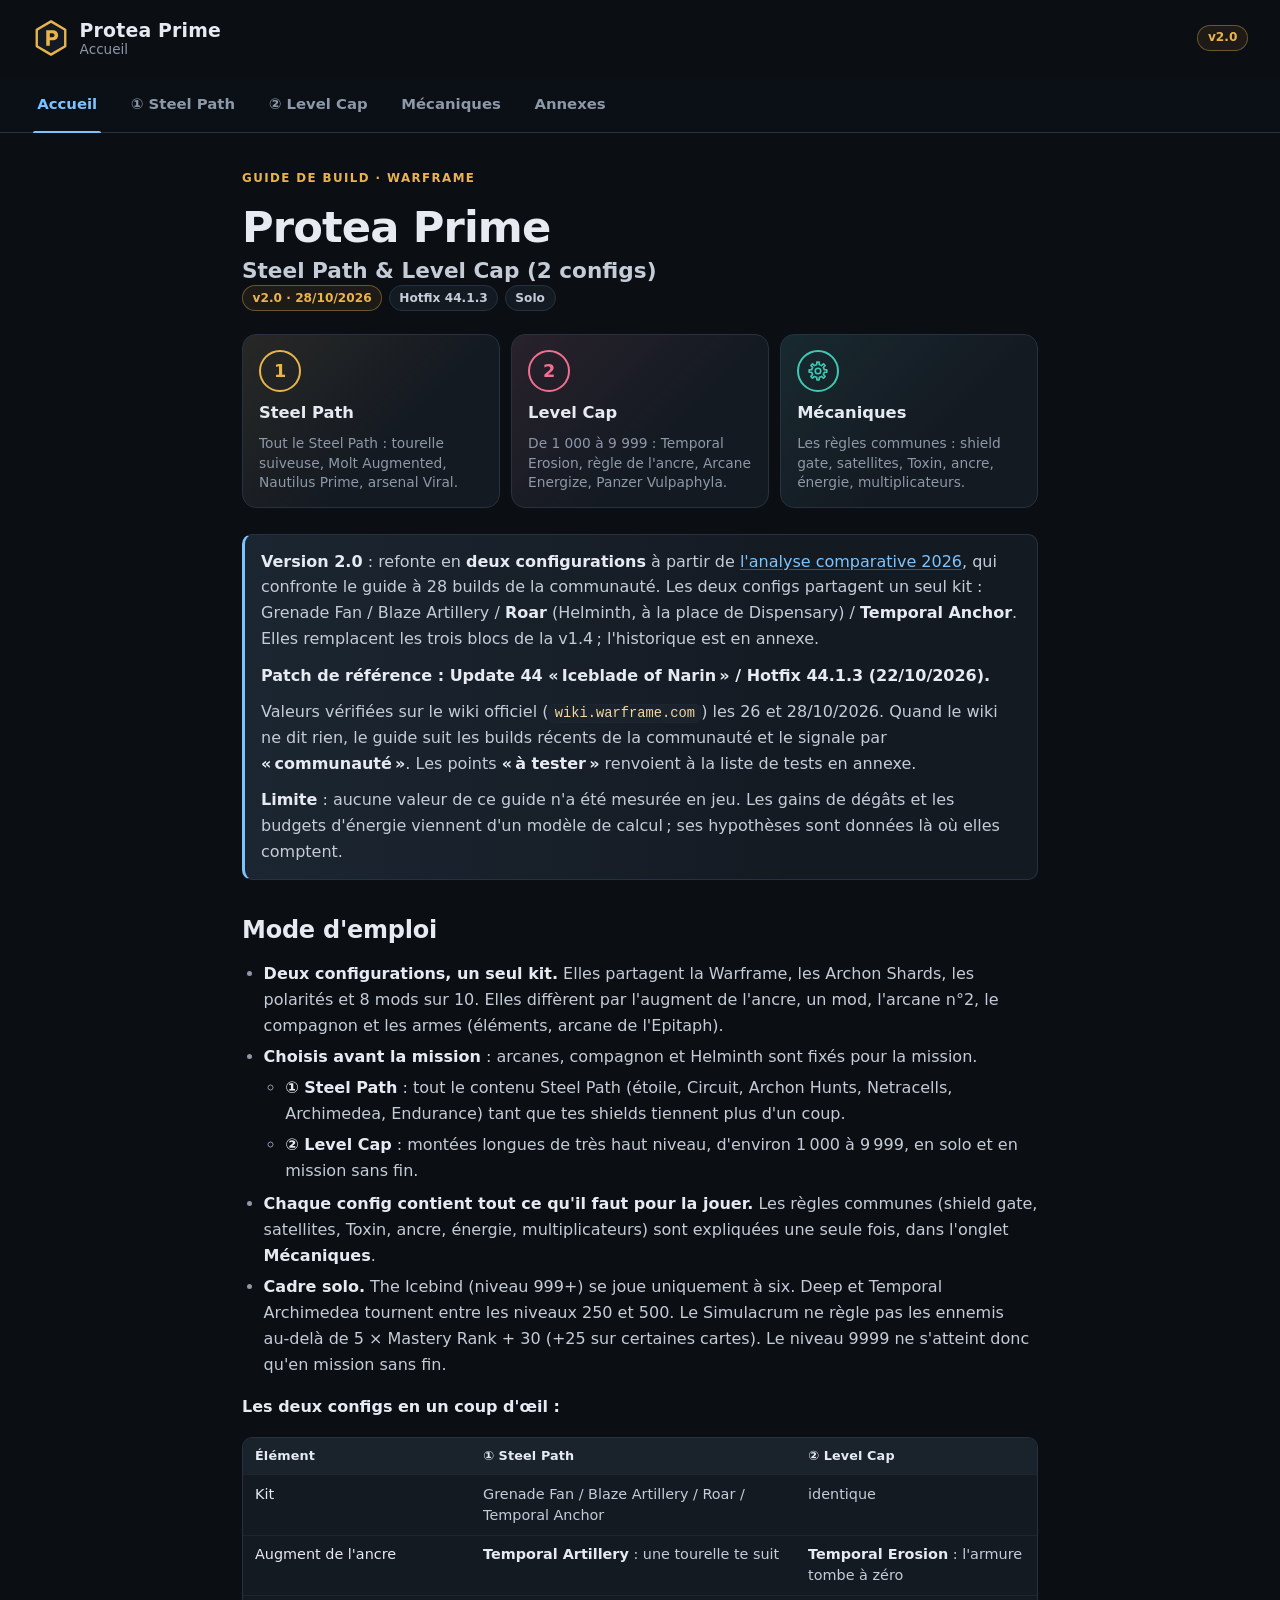
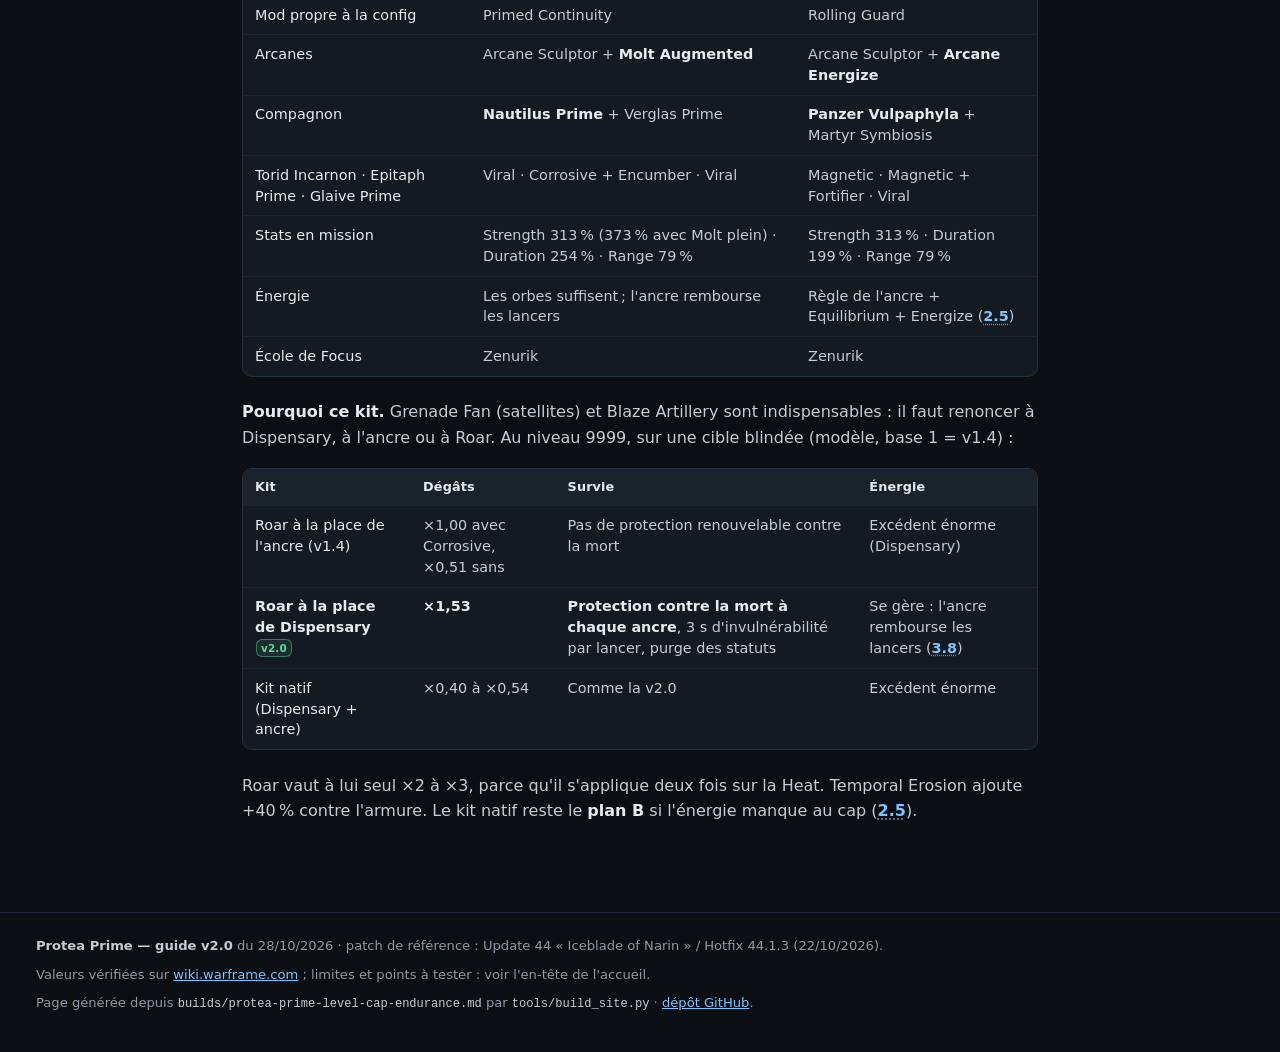
==== commit 087bc51c: "Rework the Protea Prime guide into two configs (v2.0) and restructure the site Guide v2.0, based on " ====
--- a/docs/index.html
+++ b/docs/index.html
@@ -3,138 +3,136 @@
 <head>
 <meta charset="utf-8">
 <meta name="viewport" content="width=device-width, initial-scale=1, viewport-fit=cover">
-<title>Protea Prime — Solo Level Cap / Endurance (build BiS) · v1.4</title>
-<meta name="description" content="Guide Protea Prime v1.4 : socle commun, configuration Endurance et configuration Level Cap 9999, en solo (Hotfix 44.1.3).">
+<title>Protea Prime — Steel Path &amp; Level Cap (2 configs) · v2.0</title>
+<meta name="description" content="Guide Protea Prime v2.0 : une configuration Steel Path et une configuration Level Cap (niveaux 1 000 à 9 999), en solo (Hotfix 44.1.3).">
 <meta name="theme-color" content="#0b0e13">
 <meta name="color-scheme" content="dark">
 <meta property="og:type" content="article">
-<meta property="og:title" content="Protea Prime — Solo Level Cap / Endurance (build BiS) · v1.4">
-<meta property="og:description" content="Guide Protea Prime v1.4 : socle commun, configuration Endurance et configuration Level Cap 9999, en solo (Hotfix 44.1.3).">
+<meta property="og:title" content="Protea Prime — Steel Path &amp; Level Cap (2 configs) · v2.0">
+<meta property="og:description" content="Guide Protea Prime v2.0 : une configuration Steel Path et une configuration Level Cap (niveaux 1 000 à 9 999), en solo (Hotfix 44.1.3).">
 <link rel="icon" href="assets/icon.svg" type="image/svg+xml">
-<link rel="stylesheet" href="assets/style.css?v=ff893343bd">
+<link rel="stylesheet" href="assets/style.css?v=e5adb52177">
 <script>document.documentElement.classList.add("js")</script>
-<script src="assets/app.js?v=4630ae5505" defer></script>
+<script src="assets/app.js?v=c859760478" defer></script>
 </head>
 <body class="page-guide">
 <a class="skip-link" href="#main">Aller au contenu</a>
-<header class="site-header"><div class="bar"><a class="brand" href="#accueil"><svg class="logo" viewBox="0 0 64 64" aria-hidden="true" focusable="false"><path d="M32 4 56 18v28L32 60 8 46V18z" fill="#141a22" stroke="#e9b44c" stroke-width="4" stroke-linejoin="round"/><path fill="#e9b44c" fill-rule="evenodd" d="M24 45V19h10.5c5.8 0 9.5 3.3 9.5 8.4S40.3 35.8 34.5 35.8H30V45zm6-20.8v6.4h4.1c2.3 0 3.7-1.2 3.7-3.2s-1.4-3.2-3.7-3.2z"/></svg><span class="brand-text"><span class="brand-name">Protea Prime</span><span class="brand-context" data-context>Solo Level Cap / Endurance (build BiS)</span></span></a><span class="chip chip-version">v1.4</span><button class="toc-toggle" type="button" aria-expanded="false" hidden><svg class="icon" viewBox="0 0 24 24" aria-hidden="true" focusable="false"><path d="M9 6h11M9 12h11M9 18h11M4.5 6h.01M4.5 12h.01M4.5 18h.01"/></svg><span>Sommaire</span></button></div></header>
-<nav class="tabs" aria-label="Sections du guide"><div class="tabs-inner"><a class="tab" href="#accueil" data-tab="accueil" id="tab-accueil" data-accent="home"><span class="tab-ico"><svg class="icon" viewBox="0 0 24 24" aria-hidden="true" focusable="false"><path d="M4 10.5 12 4l8 6.5V20h-5.5v-5.5h-5V20H4z"/></svg></span><span class="tab-short">Accueil</span><span class="tab-long">Accueil</span></a><a class="tab" href="#bloc-1" data-tab="bloc-1" id="tab-bloc-1" data-accent="c1"><span class="tab-ico"><span class="tab-mark">1</span></span><span class="tab-short">Socle</span><span class="tab-long">① Socle commun</span></a><a class="tab" href="#bloc-2" data-tab="bloc-2" id="tab-bloc-2" data-accent="c2"><span class="tab-ico"><span class="tab-mark">2</span></span><span class="tab-short">Endurance</span><span class="tab-long">② Endurance standard</span></a><a class="tab" href="#bloc-3" data-tab="bloc-3" id="tab-bloc-3" data-accent="c3"><span class="tab-ico"><span class="tab-mark">3</span></span><span class="tab-short">Level Cap</span><span class="tab-long">③ Level Cap 9999</span></a><a class="tab" href="#annexes" data-tab="annexes" id="tab-annexes" data-accent="annex"><span class="tab-ico"><svg class="icon" viewBox="0 0 24 24" aria-hidden="true" focusable="false"><path d="M6.5 4H19v13H6.5A2.5 2.5 0 0 0 4 19.5v-13A2.5 2.5 0 0 1 6.5 4z"/><path d="M4 19.5A2.5 2.5 0 0 0 6.5 22H19v-5"/></svg></span><span class="tab-short">Annexes</span><span class="tab-long">Annexes</span></a></div></nav>
+<header class="site-header"><div class="bar"><a class="brand" href="#accueil"><svg class="logo" viewBox="0 0 64 64" aria-hidden="true" focusable="false"><path d="M32 4 56 18v28L32 60 8 46V18z" fill="#141a22" stroke="#e9b44c" stroke-width="4" stroke-linejoin="round"/><path fill="#e9b44c" fill-rule="evenodd" d="M24 45V19h10.5c5.8 0 9.5 3.3 9.5 8.4S40.3 35.8 34.5 35.8H30V45zm6-20.8v6.4h4.1c2.3 0 3.7-1.2 3.7-3.2s-1.4-3.2-3.7-3.2z"/></svg><span class="brand-text"><span class="brand-name">Protea Prime</span><span class="brand-context" data-context>Steel Path &amp; Level Cap (2 configs)</span></span></a><span class="chip chip-version">v2.0</span><button class="toc-toggle" type="button" aria-expanded="false" hidden><svg class="icon" viewBox="0 0 24 24" aria-hidden="true" focusable="false"><path d="M9 6h11M9 12h11M9 18h11M4.5 6h.01M4.5 12h.01M4.5 18h.01"/></svg><span>Sommaire</span></button></div></header>
+<nav class="tabs" aria-label="Sections du guide"><div class="tabs-inner"><a class="tab" href="#accueil" data-tab="accueil" id="tab-accueil" data-accent="home"><span class="tab-ico"><svg class="icon" viewBox="0 0 24 24" aria-hidden="true" focusable="false"><path d="M4 10.5 12 4l8 6.5V20h-5.5v-5.5h-5V20H4z"/></svg></span><span class="tab-short">Accueil</span><span class="tab-long">Accueil</span></a><a class="tab" href="#steel-path" data-tab="steel-path" id="tab-steel-path" data-accent="sp"><span class="tab-ico"><span class="tab-mark">1</span></span><span class="tab-short">Steel Path</span><span class="tab-long">① Steel Path</span></a><a class="tab" href="#level-cap" data-tab="level-cap" id="tab-level-cap" data-accent="lc"><span class="tab-ico"><span class="tab-mark">2</span></span><span class="tab-short">Level Cap</span><span class="tab-long">② Level Cap</span></a><a class="tab" href="#mecaniques" data-tab="mecaniques" id="tab-mecaniques" data-accent="mech"><span class="tab-ico"><svg class="icon" viewBox="0 0 24 24" aria-hidden="true" focusable="false"><path d="M10.6 5.14L10.73 2.38A9.7 9.7 0 0 1 13.27 2.38L13.4 5.14A7 7 0 0 1 15.86 6.16L17.9 4.3A9.7 9.7 0 0 1 19.7 6.1L17.84 8.14A7 7 0 0 1 18.86 10.6L21.62 10.73A9.7 9.7 0 0 1 21.62 13.27L18.86 13.4A7 7 0 0 1 17.84 15.86L19.7 17.9A9.7 9.7 0 0 1 17.9 19.7L15.86 17.84A7 7 0 0 1 13.4 18.86L13.27 21.62A9.7 9.7 0 0 1 10.73 21.62L10.6 18.86A7 7 0 0 1 8.14 17.84L6.1 19.7A9.7 9.7 0 0 1 4.3 17.9L6.16 15.86A7 7 0 0 1 5.14 13.4L2.38 13.27A9.7 9.7 0 0 1 2.38 10.73L5.14 10.6A7 7 0 0 1 6.16 8.14L4.3 6.1A9.7 9.7 0 0 1 6.1 4.3L8.14 6.16A7 7 0 0 1 10.6 5.14Z"/><circle cx="12" cy="12" r="3"/></svg></span><span class="tab-short">Mécaniques</span><span class="tab-long">Mécaniques</span></a><a class="tab" href="#annexes" data-tab="annexes" id="tab-annexes" data-accent="annex"><span class="tab-ico"><svg class="icon" viewBox="0 0 24 24" aria-hidden="true" focusable="false"><path d="M6.5 4H19v13H6.5A2.5 2.5 0 0 0 4 19.5v-13A2.5 2.5 0 0 1 6.5 4z"/><path d="M4 19.5A2.5 2.5 0 0 0 6.5 22H19v-5"/></svg></span><span class="tab-short">Annexes</span><span class="tab-long">Annexes</span></a></div></nav>
 <main id="main" tabindex="-1">
-<section class="panel accent-home" id="accueil" data-label="Accueil" data-title="Protea Prime — Solo Level Cap / Endurance (build BiS) · v1.4" aria-label="Accueil"><div class="panel-inner"><article class="prose"><header class="hero"><p class="hero-kicker">Guide de build · Warframe</p><h1>Protea Prime<span class="sub">Solo Level Cap / Endurance (build BiS)</span></h1><p class="hero-meta"><span class="chip chip-version">v1.4 · 26/10/2026</span><span class="chip">Hotfix 44.1.3</span><span class="chip">Solo</span></p></header><nav class="cards" aria-label="Configurations"><a class="card accent-c1" href="#bloc-1"><span class="card-num">1</span><span class="card-title">Socle commun</span><span class="card-text">Toujours : kit, mods, shards, stats, énergie, survie de base.</span></a><a class="card accent-c2" href="#bloc-2"><span class="card-num">2</span><span class="card-title">Endurance standard</span><span class="card-text">Socle + Molt Augmented, Nautilus Prime, arsenal Viral.</span></a><a class="card accent-c3" href="#bloc-3"><span class="card-num">3</span><span class="card-title">Level Cap 9999</span><span class="card-text">Socle + Arcane Escapist, Panzer Vulpaphyla, filets de survie.</span></a></nav><blockquote class="callout">
-<p><strong>Version 1.4</strong> : intègre les corrections de l'audit hostile v2 (<a href="audit-v2.html"><code>audit-protea-prime-v2.md</code></a>) : shards <strong>2 Crimson Strength</strong> au lieu de Duration, Toxin traité en <strong>prévention</strong>, satellites posés <strong>par paires</strong>, <strong>Martyr Symbiosis</strong> sur le Panzer, cadre solo corrigé (The Icebind se joue à six) et mentions périmées retirées. La v1.3 avait découpé le guide en 3 blocs étanches ; la v1.2 croisait deux vidéos d'octobre 2026 (SyrexLeon Gaming, RexChamp Sean) ; la v1.1 intégrait les 12 corrections de l'audit v1 (<a href="audit-v1.html"><code>audit-protea-prime-v1.md</code></a>). Journal en annexe.</p>
-<p><strong>Patch de référence : Update 44 « Iceblade of Narin » / Hotfix 44.1.3 (22/10/2026).</strong></p>
-<p>Toutes les valeurs ci‑dessous (compétences, mods, arcanes, shards, armes) ont été vérifiées sur le wiki officiel (<code>wiki.warframe.com</code>) au 26/10/2026 <span class="tag-new" title="Ajouté ou corrigé en v1.4">v1.4</span>, y compris les modules de données (mods, armes, compagnons). Les calculs sont faits à partir de ces valeurs brutes.</p>
-<p>Changements récents qui impactent ce build : <strong>Arcane Sculptor</strong> (U43), <strong>retrait des dispositions de Riven</strong> (toutes à l'équivalent 1.2, H44.1.3), <strong>cap d'Ammo Efficiency à 75 %</strong> (H44.1.3), conversion « On Headshot » → « On Weak Point » (U44).</p>
-<p><strong>Limite de la v1.2</strong> : les deux vidéos n'ont pas pu être visionnées depuis l'environnement de rédaction (accès YouTube bloqué). Les choix évalués sont ceux qu'elles mettent en avant (Temporal Artillery, Phantasma Prime, Kuva Nukor, Hate, Secondary Fortifier, Vazarin), et chaque mécanique a été revérifiée sur le wiki. Leurs listes de mods exactes ne sont pas reprises.</p>
-<p><strong>Limite de la v1.4</strong> : aucune correction de cette version n'a été testée en jeu. Les points marqués « à tester » renvoient aux tests de l'audit v2 (section 11).</p>
+<section class="panel accent-home" id="accueil" data-label="Accueil" data-title="Protea Prime — Steel Path &amp; Level Cap (2 configs) · v2.0" aria-label="Accueil"><div class="panel-inner"><article class="prose"><header class="hero"><p class="hero-kicker">Guide de build · Warframe</p><h1>Protea Prime<span class="sub">Steel Path &amp; Level Cap (2 configs)</span></h1><p class="hero-meta"><span class="chip chip-version">v2.0 · 28/10/2026</span><span class="chip">Hotfix 44.1.3</span><span class="chip">Solo</span></p></header><nav class="cards" aria-label="Configurations"><a class="card accent-sp" href="#steel-path"><span class="card-num">1</span><span class="card-title">Steel Path</span><span class="card-text">Tout le Steel Path : tourelle suiveuse, Molt Augmented, Nautilus Prime, arsenal Viral.</span></a><a class="card accent-lc" href="#level-cap"><span class="card-num">2</span><span class="card-title">Level Cap</span><span class="card-text">De 1 000 à 9 999 : Temporal Erosion, règle de l&#x27;ancre, Arcane Energize, Panzer Vulpaphyla.</span></a><a class="card accent-mech" href="#mecaniques"><span class="card-num"><svg class="icon" viewBox="0 0 24 24" aria-hidden="true" focusable="false"><path d="M10.6 5.14L10.73 2.38A9.7 9.7 0 0 1 13.27 2.38L13.4 5.14A7 7 0 0 1 15.86 6.16L17.9 4.3A9.7 9.7 0 0 1 19.7 6.1L17.84 8.14A7 7 0 0 1 18.86 10.6L21.62 10.73A9.7 9.7 0 0 1 21.62 13.27L18.86 13.4A7 7 0 0 1 17.84 15.86L19.7 17.9A9.7 9.7 0 0 1 17.9 19.7L15.86 17.84A7 7 0 0 1 13.4 18.86L13.27 21.62A9.7 9.7 0 0 1 10.73 21.62L10.6 18.86A7 7 0 0 1 8.14 17.84L6.1 19.7A9.7 9.7 0 0 1 4.3 17.9L6.16 15.86A7 7 0 0 1 5.14 13.4L2.38 13.27A9.7 9.7 0 0 1 2.38 10.73L5.14 10.6A7 7 0 0 1 6.16 8.14L4.3 6.1A9.7 9.7 0 0 1 6.1 4.3L8.14 6.16A7 7 0 0 1 10.6 5.14Z"/><circle cx="12" cy="12" r="3"/></svg></span><span class="card-title">Mécaniques</span><span class="card-text">Les règles communes : shield gate, satellites, Toxin, ancre, énergie, multiplicateurs.</span></a></nav><blockquote class="callout">
+<p><strong>Version 2.0</strong> : refonte en <strong>deux configurations</strong> à partir de <a href="analyse.html">l'analyse comparative 2026</a>, qui confronte le guide à 28 builds de la communauté. Les deux configs partagent un seul kit : Grenade Fan / Blaze Artillery / <strong>Roar</strong> (Helminth, à la place de Dispensary) / <strong>Temporal Anchor</strong>. Elles remplacent les trois blocs de la v1.4 ; l'historique est en annexe.</p>
+<p><strong>Patch de référence : Update 44 « Iceblade of Narin » / Hotfix 44.1.3 (22/10/2026).</strong></p>
+<p>Valeurs vérifiées sur le wiki officiel (<code>wiki.warframe.com</code>) les 26 et 28/10/2026. Quand le wiki ne dit rien, le guide suit les builds récents de la communauté et le signale par <strong>« communauté »</strong>. Les points <strong>« à tester »</strong> renvoient à la liste de tests en annexe.</p>
+<p><strong>Limite</strong> : aucune valeur de ce guide n'a été mesurée en jeu. Les gains de dégâts et les budgets d'énergie viennent d'un modèle de calcul ; ses hypothèses sont données là où elles comptent.</p>
 </blockquote>
 <h2 id="mode-d-emploi">Mode d'emploi<a class="h-anchor" href="#mode-d-emploi" aria-hidden="true" tabindex="-1">#</a></h2>
 <ul>
-<li><strong>Endurance = ① + ②. Level cap = ① + ③.</strong> Le bloc ① ne contient que ce qui ne bouge jamais.</li>
-<li><strong>② et ③ ne se renvoient jamais l'un à l'autre.</strong> Chacun donne son loadout complet : arcane n°2, compagnon, armes moddées, déroulé de mission. Une information absente de ton bloc de configuration se trouve dans le socle.</li>
-<li><strong>Choisis avant la mission</strong> (arcanes et compagnon ne se changent pas en cours de route) :
-<ul>
-<li>② pour une Endurance tant que les tirs ennemis ne traversent pas tes shields d'un coup (≈ niveau 110 à 450 selon l'arme ennemie) ;</li>
-<li>③ au‑delà, et pour toute montée vers le niveau 9999. En solo, le 9999 ne s'atteint qu'en mission sans fin, après 8 heures et plus : si une Endurance doit finir au cap, pars en ③ dès le début.</li>
+<li><strong>Deux configurations, un seul kit.</strong> Elles partagent la Warframe, les Archon Shards, les polarités et 8 mods sur 10. Elles diffèrent par l'augment de l'ancre, un mod, l'arcane n°2, le compagnon et les armes (éléments, arcane de l'Epitaph).</li>
+<li><strong>Choisis avant la mission</strong> : arcanes, compagnon et Helminth sont fixés pour la mission.
+<ul>
+<li><strong>① Steel Path</strong> : tout le contenu Steel Path (étoile, Circuit, Archon Hunts, Netracells, Archimedea, Endurance) tant que tes shields tiennent plus d'un coup.</li>
+<li><strong>② Level Cap</strong> : montées longues de très haut niveau, d'environ 1 000 à 9 999, en solo et en mission sans fin.</li>
 </ul>
 </li>
-<li><strong>Cadre solo <span class="tag-new" title="Ajouté ou corrigé en v1.4">v1.4</span>.</strong> The Icebind (niveau 999+) se joue uniquement en escouade de six ; Deep et Temporal Archimedea tournent entre les niveaux 250 et 500 ; le Simulacrum ne règle pas les ennemis au‑delà de 5 × Mastery Rank + 30 (+25 sur certaines cartes). Les modificateurs de ces modes sont traités à part, en <a href="#s3-12" class="xref">3.12</a>.</li>
-</ul>
-<p><strong>Ce qui change entre les deux configurations</strong> (tout le reste est dans le socle) :</p>
+<li><strong>Chaque config contient tout ce qu'il faut pour la jouer.</strong> Les règles communes (shield gate, satellites, Toxin, ancre, énergie, multiplicateurs) sont expliquées une seule fois, dans l'onglet <strong>Mécaniques</strong>.</li>
+<li><strong>Cadre solo.</strong> The Icebind (niveau 999+) se joue uniquement à six. Deep et Temporal Archimedea tournent entre les niveaux 250 et 500. Le Simulacrum ne règle pas les ennemis au‑delà de 5 × Mastery Rank + 30 (+25 sur certaines cartes). Le niveau 9999 ne s'atteint donc qu'en mission sans fin.</li>
+</ul>
+<p><strong>Les deux configs en un coup d'œil :</strong></p>
 <div class="table-wrap stack"><table>
 <thead>
 <tr>
 <th>Élément</th>
-<th>② Endurance standard</th>
-<th>③ Level Cap 9999</th>
-</tr>
-</thead>
-<tbody>
-<tr>
-<td data-label="Élément">Arcane n°2</td>
-<td data-label="② Endurance standard"><strong>Molt Augmented</strong></td>
-<td data-label="③ Level Cap 9999"><strong>Arcane Escapist</strong></td>
+<th>① Steel Path</th>
+<th>② Level Cap</th>
+</tr>
+</thead>
+<tbody>
+<tr>
+<td data-label="Élément">Kit</td>
+<td data-label="① Steel Path">Grenade Fan / Blaze Artillery / Roar / Temporal Anchor</td>
+<td data-label="② Level Cap">identique</td>
+</tr>
+<tr>
+<td data-label="Élément">Augment de l'ancre</td>
+<td data-label="① Steel Path"><strong>Temporal Artillery</strong> : une tourelle te suit</td>
+<td data-label="② Level Cap"><strong>Temporal Erosion</strong> : l'armure tombe à zéro</td>
+</tr>
+<tr>
+<td data-label="Élément">Mod propre à la config</td>
+<td data-label="① Steel Path">Primed Continuity</td>
+<td data-label="② Level Cap">Rolling Guard</td>
+</tr>
+<tr>
+<td data-label="Élément">Arcanes</td>
+<td data-label="① Steel Path">Arcane Sculptor + <strong>Molt Augmented</strong></td>
+<td data-label="② Level Cap">Arcane Sculptor + <strong>Arcane Energize</strong></td>
 </tr>
 <tr>
 <td data-label="Élément">Compagnon</td>
-<td data-label="② Endurance standard"><strong>Nautilus Prime</strong> + Verglas Prime</td>
-<td data-label="③ Level Cap 9999"><strong>Panzer Vulpaphyla</strong> + Martyr Symbiosis (obligatoire)</td>
-</tr>
-<tr>
-<td data-label="Élément">Torid Incarnon</td>
-<td data-label="② Endurance standard"><strong>Viral</strong></td>
-<td data-label="③ Level Cap 9999"><strong>Magnetic</strong> (défaut) · <strong>Corrosive</strong> (Grineer / Kuva)</td>
-</tr>
-<tr>
-<td data-label="Élément">Arcane de la secondaire</td>
-<td data-label="② Endurance standard"><strong>Secondary Encumber</strong> (Epitaph Prime)</td>
-<td data-label="③ Level Cap 9999"><strong>Secondary Fortifier</strong> (Epitaph Prime, ou Kuva Nukor en Magnetic)</td>
-</tr>
-<tr>
-<td data-label="Élément">Archon Shards</td>
-<td data-label="② Endurance standard">Socle (2 Crimson Strength)</td>
-<td data-label="③ Level Cap 9999">Socle ; option non validée : 1 Crimson Strength → 1 Amber Casting Speed</td>
+<td data-label="① Steel Path"><strong>Nautilus Prime</strong> + Verglas Prime</td>
+<td data-label="② Level Cap"><strong>Panzer Vulpaphyla</strong> + Martyr Symbiosis</td>
+</tr>
+<tr>
+<td data-label="Élément">Torid Incarnon · Epitaph Prime · Glaive Prime</td>
+<td data-label="① Steel Path">Viral · Corrosive + Encumber · Viral</td>
+<td data-label="② Level Cap">Magnetic · Magnetic + Fortifier · Viral</td>
+</tr>
+<tr>
+<td data-label="Élément">Stats en mission</td>
+<td data-label="① Steel Path">Strength 313 % (373 % avec Molt plein) · Duration 254 % · Range 79 %</td>
+<td data-label="② Level Cap">Strength 313 % · Duration 199 % · Range 79 %</td>
+</tr>
+<tr>
+<td data-label="Élément">Énergie</td>
+<td data-label="① Steel Path">Les orbes suffisent ; l'ancre rembourse les lancers</td>
+<td data-label="② Level Cap">Règle de l'ancre + Equilibrium + Energize (<a href="#s2-5" class="xref">2.5</a>)</td>
 </tr>
 <tr>
 <td data-label="Élément">École de Focus</td>
-<td data-label="② Endurance standard">Libre</td>
-<td data-label="③ Level Cap 9999"><strong>Vazarin</strong></td>
-</tr>
-<tr>
-<td data-label="Élément">Option avancée</td>
-<td data-label="② Endurance standard">—</td>
-<td data-label="③ Level Cap 9999">Variante « ancre mobile » (Temporal Artillery, 2 Crimson Duration), à valider</td>
-</tr>
-</tbody>
-</table></div>
-<p><strong>Pourquoi le compagnon change :</strong></p>
+<td data-label="① Steel Path">Zenurik</td>
+<td data-label="② Level Cap">Zenurik</td>
+</tr>
+</tbody>
+</table></div>
+<p><strong>Pourquoi ce kit.</strong> Grenade Fan (satellites) et Blaze Artillery sont indispensables : il faut renoncer à Dispensary, à l'ancre ou à Roar. Au niveau 9999, sur une cible blindée (modèle, base 1 = v1.4) :</p>
 <div class="table-wrap stack"><table>
 <thead>
 <tr>
-<th>Critère</th>
-<th>Nautilus Prime (②)</th>
-<th>Panzer Vulpaphyla (③)</th>
-</tr>
-</thead>
-<tbody>
-<tr>
-<td data-label="Critère">Dégâts des tourelles</td>
-<td data-label="Nautilus Prime (②)"><strong>★★★</strong> (Cordon = k ennemis par tir)</td>
-<td data-label="Panzer Vulpaphyla (③)">★★ (Viral ×2 → ×4,25 sur la Heat)</td>
-</tr>
-<tr>
-<td data-label="Critère">Tenacious Bond</td>
-<td data-label="Nautilus Prime (②)">Riven obligatoire</td>
-<td data-label="Panzer Vulpaphyla (③)"><strong>Gratuit</strong> (Bite), forme adulte uniquement (larve : à tester)</td>
-</tr>
-<tr>
-<td data-label="Critère">Survie du joueur</td>
-<td data-label="Nautilus Prime (②)"><strong>Sacrifice</strong> (relève)</td>
-<td data-label="Panzer Vulpaphyla (③)"><strong>Martyr Symbiosis</strong> (soin + 1 s d'invulnérabilité, avant Escapist)</td>
-</tr>
-<tr>
-<td data-label="Critère">Présence au 9999</td>
-<td data-label="Nautilus Prime (②)">Sentinelle mise à terre en un coup</td>
-<td data-label="Panzer Vulpaphyla (③)"><strong>Toujours présent</strong> (larve de 30 s via Devolution), mais griffes inactives en larve</td>
-</tr>
-<tr>
-<td data-label="Critère">Synergie Glaive</td>
-<td data-label="Nautilus Prime (②)">—</td>
-<td data-label="Panzer Vulpaphyla (③)"><strong>Tandem Bond</strong> (combo), forme adulte uniquement</td>
-</tr>
-<tr>
-<td data-label="Critère">Quand le prendre</td>
-<td data-label="Nautilus Prime (②)">Endurance en couloirs, <strong>tant que la sentinelle survit</strong></td>
-<td data-label="Panzer Vulpaphyla (③)"><strong>Obligatoire au 9999</strong> ; en Endurance, alternative si tu n'as pas de riven ou si ton loadout est centré sur le Glaive</td>
-</tr>
-</tbody>
-</table></div>
+<th>Kit</th>
+<th>Dégâts</th>
+<th>Survie</th>
+<th>Énergie</th>
+</tr>
+</thead>
+<tbody>
+<tr>
+<td data-label="Kit">Roar à la place de l'ancre (v1.4)</td>
+<td data-label="Dégâts">×1,00 avec Corrosive, ×0,51 sans</td>
+<td data-label="Survie">Pas de protection renouvelable contre la mort</td>
+<td data-label="Énergie">Excédent énorme (Dispensary)</td>
+</tr>
+<tr>
+<td data-label="Kit"><strong>Roar à la place de Dispensary <span class="tag-new" title="Ajouté ou corrigé en v2.0">v2.0</span></strong></td>
+<td data-label="Dégâts"><strong>×1,53</strong></td>
+<td data-label="Survie"><strong>Protection contre la mort à chaque ancre</strong>, 3 s d'invulnérabilité par lancer, purge des statuts</td>
+<td data-label="Énergie">Se gère : l'ancre rembourse les lancers (<a href="#s3-8" class="xref">3.8</a>)</td>
+</tr>
+<tr>
+<td data-label="Kit">Kit natif (Dispensary + ancre)</td>
+<td data-label="Dégâts">×0,40 à ×0,54</td>
+<td data-label="Survie">Comme la v2.0</td>
+<td data-label="Énergie">Excédent énorme</td>
+</tr>
+</tbody>
+</table></div>
+<p>Roar vaut à lui seul ×2 à ×3, parce qu'il s'applique deux fois sur la Heat. Temporal Erosion ajoute +40 % contre l'armure. Le kit natif reste le <strong>plan B</strong> si l'énergie manque au cap (<a href="#s2-5" class="xref">2.5</a>).</p>
 </article></div></section>
-<section class="panel accent-c1 has-toc" id="bloc-1" data-label="① Socle commun" data-title="① Socle commun · Protea Prime v1.4" aria-label="① Socle commun"><div class="panel-inner"><nav class="toc" id="toc-bloc-1" aria-label="Sommaire : ① Socle commun"><div class="toc-head"><span class="toc-title">Sommaire</span><button class="toc-close" type="button" aria-label="Fermer le sommaire"><svg class="icon" viewBox="0 0 24 24" aria-hidden="true" focusable="false"><path d="M6 6l12 12M18 6 6 18"/></svg></button></div><ol class="toc-list"><li><a href="#s1-1"><span class="toc-num">1.1</span><span class="toc-text">Fiche socle</span></a></li><li><a href="#s1-2"><span class="toc-num">1.2</span><span class="toc-text">Investissement et polarités</span></a></li><li><a href="#s1-3"><span class="toc-num">1.3</span><span class="toc-text">Les 10 mods (exacts)</span></a></li><li><a href="#s1-4"><span class="toc-num">1.4</span><span class="toc-text">Arcane n°1 : Arcane Sculptor</span></a></li><li><a href="#s1-5"><span class="toc-num">1.5</span><span class="toc-text">Les 5 Archon Shards</span></a></li><li><a href="#s1-6"><span class="toc-num">1.6</span><span class="toc-text">Cibles de stats</span></a></li><li><a href="#s1-7"><span class="toc-num">1.7</span><span class="toc-text">Valeurs réelles des compétences</span></a></li><li><a href="#s1-8"><span class="toc-num">1.8</span><span class="toc-text">Compromis Helminth : Roar plutôt que Temporal Anchor</span></a></li><li><a href="#s1-9"><span class="toc-num">1.9</span><span class="toc-text">Économie d&#x27;énergie : Sculptor + Equilibrium + Dispensary</span></a></li><li><a href="#s1-10"><span class="toc-num">1.10</span><span class="toc-text">Gestion du passif (+100 % Strength additif au 4e cast)</span></a></li><li><a href="#s1-11"><span class="toc-num">1.11</span><span class="toc-text">Survie commune : shield gate, satellites, Rolling Guard</span></a><ol class="toc-sub"><li><a href="#geometrie-des-lancers-les-satellites-tombent-par"><span class="toc-text">Géométrie des lancers : les satellites tombent par paires <span class="tag-new" title="Ajouté ou corrigé en v1.4">v1.4</span></span></a></li><li><a href="#shield-gate-interdits-et-rolling-guard"><span class="toc-text">Shield gate : interdits et Rolling Guard</span></a></li><li><a href="#toxin-prevenir-pas-reagir"><span class="toc-text">Toxin : prévenir, pas réagir <span class="tag-new" title="Ajouté ou corrigé en v1.4">v1.4</span></span></a></li><li><a href="#autres-reglages"><span class="toc-text">Autres réglages</span></a></li></ol></li><li><a href="#s1-12"><span class="toc-num">1.12</span><span class="toc-text">Boucle de compétences commune</span></a></li><li><a href="#s1-13"><span class="toc-num">1.13</span><span class="toc-text">Compagnon : règles communes</span></a></li><li><a href="#s1-14"><span class="toc-num">1.14</span><span class="toc-text">Armes : acquisition et mécaniques communes</span></a></li><li><a href="#s1-15"><span class="toc-num">1.15</span><span class="toc-text">Factions, faiblesses et menaces</span></a></li><li><a href="#s1-16"><span class="toc-num">1.16</span><span class="toc-text">Hiérarchie des multiplicateurs</span></a></li><li><a href="#s1-17"><span class="toc-num">1.17</span><span class="toc-text">Mécaniques de référence : Archon Stretch et Archon Vitality</span></a></li><li><a href="#s1-18"><span class="toc-num">1.18</span><span class="toc-text">Moments critiques et erreurs communs</span></a></li></ol></nav><article class="prose"><h2 id="1-bloc-1-socle-commun">① BLOC 1 — SOCLE COMMUN<a class="h-anchor" href="#1-bloc-1-socle-commun" aria-hidden="true" tabindex="-1">#</a></h2>
+<section class="panel accent-sp has-toc" id="steel-path" data-aliases="bloc-1 bloc-2" data-label="① Steel Path" data-title="① Steel Path · Protea Prime v2.0" aria-label="① Steel Path"><div class="panel-inner"><nav class="toc" id="toc-steel-path" aria-label="Sommaire : ① Steel Path"><div class="toc-head"><span class="toc-title">Sommaire</span><button class="toc-close" type="button" aria-label="Fermer le sommaire"><svg class="icon" viewBox="0 0 24 24" aria-hidden="true" focusable="false"><path d="M6 6l12 12M18 6 6 18"/></svg></button></div><ol class="toc-list"><li><a href="#s1-1"><span class="toc-num">1.1</span><span class="toc-text">Fiche</span></a></li><li><a href="#s1-2"><span class="toc-num">1.2</span><span class="toc-text">Mods et polarités</span></a></li><li><a href="#s1-3"><span class="toc-num">1.3</span><span class="toc-text">Arcanes et shards</span></a></li><li><a href="#s1-4"><span class="toc-num">1.4</span><span class="toc-text">Valeurs des compétences</span></a></li><li><a href="#s1-5"><span class="toc-num">1.5</span><span class="toc-text">Jouer la config</span></a></li><li><a href="#s1-6"><span class="toc-num">1.6</span><span class="toc-text">Compagnon : Nautilus Prime + Verglas Prime</span></a></li><li><a href="#s1-7"><span class="toc-num">1.7</span><span class="toc-text">Armes</span></a></li><li><a href="#s1-8"><span class="toc-num">1.8</span><span class="toc-text">Swaps par faction</span></a></li><li><a href="#s1-9"><span class="toc-num">1.9</span><span class="toc-text">Moments critiques et erreurs</span></a></li></ol></nav><article class="prose"><h2 id="1-config-steel-path">① CONFIG STEEL PATH<a class="h-anchor" href="#1-config-steel-path" aria-hidden="true" tabindex="-1">#</a></h2>
 <blockquote class="callout">
-<p><strong>S'applique aux deux configurations.</strong> Warframe, mods, shards, stats, Arcane Sculptor, économie d'énergie, survie de base, boucle de compétences et mécaniques de référence. Rien ici ne dépend de l'arcane n°2, du compagnon ou de l'élément des armes.</p>
+<p><strong>Tout le contenu Steel Path, en mobilité.</strong> La tourelle suiveuse te suit à 360°, l'ancre te protège et rembourse tes lancers, Molt Augmented pousse Roar à +112 %. L'énergie vient des orbes : en Steel Path, elles suffisent largement.</p>
 </blockquote>
-<h3 id="s1-1">1.1 Fiche socle<a class="h-anchor" href="#s1-1" aria-hidden="true" tabindex="-1">#</a></h3>
+<h3 id="s1-1">1.1 Fiche<a class="h-anchor" href="#s1-1" aria-hidden="true" tabindex="-1">#</a></h3>
 <div class="table-wrap"><table>
 <thead>
 <tr>
@@ -145,671 +143,270 @@
 <tbody>
 <tr>
 <td data-label="Élément">Warframe</td>
-<td data-label="Choix"><strong>Protea Prime</strong> (Protea standard : build identique, +1 Forma)</td>
+<td data-label="Choix"><strong>Protea Prime</strong> (vaultée : reliques via Prime Resurgence). Protea standard : même build, +1 Forma</td>
 </tr>
 <tr>
 <td data-label="Élément">Kit</td>
-<td data-label="Choix">Grenade Fan / Blaze Artillery / Dispensary / <strong>Roar</strong> (Helminth, à la place de Temporal Anchor)</td>
+<td data-label="Choix">Grenade Fan / Blaze Artillery / <strong>Roar</strong> (Helminth : Rhino, à la place de Dispensary) / Temporal Anchor</td>
 </tr>
 <tr>
 <td data-label="Élément">Aura / Exilus</td>
-<td data-label="Choix"><strong>Growing Power</strong> / <strong>Primed Sure Footed</strong></td>
+<td data-label="Choix">Growing Power / Primed Sure Footed</td>
 </tr>
 <tr>
 <td data-label="Élément">8 mods</td>
-<td data-label="Choix">Archon Vitality, Blind Rage, Umbral Intensify, Primed Continuity, Narrow Minded, Stretch, Rolling Guard, Equilibrium</td>
-</tr>
-<tr>
-<td data-label="Élément">Arcane n°1</td>
-<td data-label="Choix"><strong>Arcane Sculptor</strong> (l'arcane n°2 dépend de la configuration)</td>
+<td data-label="Choix">Archon Vitality, Blind Rage, Umbral Intensify, Primed Continuity, Narrow Minded, Stretch, Equilibrium, <strong>Temporal Artillery</strong></td>
+</tr>
+<tr>
+<td data-label="Élément">Arcanes</td>
+<td data-label="Choix"><strong>Arcane Sculptor</strong> + <strong>Molt Augmented</strong></td>
 </tr>
 <tr>
 <td data-label="Élément">Archon Shards</td>
-<td data-label="Choix">3× Tauforged Azure (Shield Capacity) + 2× Tauforged Crimson (<strong>Ability Strength</strong>)</td>
-</tr>
-<tr>
-<td data-label="Élément">Stats (Arsenal)</td>
-<td data-label="Choix">Strength <strong>273 %</strong> · Duration <strong>254 %</strong> · Range <strong>79 %</strong> · Efficiency <strong>45 %</strong> (verrouillée à <strong>175 %</strong> en mission par Sculptor)</td>
+<td data-label="Choix">3 Tauforged Crimson (Ability Strength) + 2 Tauforged Amber (Casting Speed)</td>
+</tr>
+<tr>
+<td data-label="Élément">Stats</td>
+<td data-label="Choix">Strength <strong>288 %</strong> en Arsenal → <strong>313 %</strong> en mission → <strong>373 %</strong> avec Molt plein · Duration <strong>254 %</strong> · Range <strong>79 %</strong> · Efficiency 45 % (<strong>175 %</strong> sous Sculptor)</td>
 </tr>
 <tr>
 <td data-label="Élément">Survie</td>
-<td data-label="Choix">Shields <strong>1 230</strong> (gate <strong>2,5 s</strong> une fois rechargés au‑delà de 1 150) · Health <strong>740</strong> · Armor 185 · Energy 250</td>
-</tr>
-<tr>
-<td data-label="Élément">Armes (châssis)</td>
-<td data-label="Choix">Torid Incarnon · Epitaph Prime · Glaive Prime : acquisition et mécaniques en <a href="#s1-14" class="xref">1.14</a>, modding dans ta configuration</td>
-</tr>
-</tbody>
-</table></div>
-<h3 id="s1-2">1.2 Investissement et polarités<a class="h-anchor" href="#s1-2" aria-hidden="true" tabindex="-1">#</a></h3>
-<div class="table-wrap"><table>
-<thead>
-<tr>
-<th>Ressource</th>
-<th>Quantité</th>
-<th>Détail</th>
-</tr>
-</thead>
-<tbody>
-<tr>
-<td data-label="Ressource">Orokin Reactor</td>
-<td data-label="Quantité">1</td>
-<td data-label="Détail">Capacité 30 → 60</td>
-</tr>
-<tr>
-<td data-label="Ressource">Exilus Warframe Adapter</td>
-<td data-label="Quantité">1</td>
-<td data-label="Détail">Pour Primed Sure Footed</td>
-</tr>
-<tr>
-<td data-label="Ressource">Forma</td>
-<td data-label="Quantité"><strong>5</strong> (dont 1 Umbra Forma)</td>
-<td data-label="Détail">3× Vazarin (Archon Vitality, Narrow Minded, <strong>slot Exilus</strong>), 1× Madurai (Primed Continuity), 1× <strong>Umbra</strong> (Umbral Intensify)</td>
-</tr>
-<tr>
-<td data-label="Ressource">Helminth</td>
-<td data-label="Quantité">1 Rhino (rang 30) subsumé</td>
-<td data-label="Détail">Débloque Roar</td>
-</tr>
-<tr>
-<td data-label="Ressource">Archon Shards</td>
-<td data-label="Quantité">3 Tauforged Azure + 2 Tauforged Crimson</td>
-<td data-label="Détail">Voir <a href="#s1-5" class="xref">1.5</a></td>
-</tr>
-<tr>
-<td data-label="Ressource">Arcane n°1</td>
-<td data-label="Quantité">Arcane Sculptor R5</td>
-<td data-label="Détail">21 exemplaires pour un R5</td>
-</tr>
-</tbody>
-</table></div>
-<p><strong>Polarités finales (Protea Prime : innées Madurai / Naramon / Naramon, Aura universelle « Any », Exilus vierge)</strong></p>
-<div class="table-wrap"><table>
+<td data-label="Choix">Shields 555 · Health 740 · Armor 185 · Energy 250 (départ à 75)</td>
+</tr>
+<tr>
+<td data-label="Élément">Compagnon</td>
+<td data-label="Choix">Nautilus Prime + Verglas Prime (<a href="#s1-6" class="xref">1.6</a>)</td>
+</tr>
+<tr>
+<td data-label="Élément">Armes</td>
+<td data-label="Choix">Torid Incarnon (Viral) · Epitaph Prime (Corrosive, Secondary Encumber) · Glaive Prime (Viral)</td>
+</tr>
+<tr>
+<td data-label="Élément">École de Focus</td>
+<td data-label="Choix">Zenurik : Energy Pulse et Inner Might (<a href="#s3-8" class="xref">3.8</a>)</td>
+</tr>
+</tbody>
+</table></div>
+<h3 id="s1-2">1.2 Mods et polarités<a class="h-anchor" href="#s1-2" aria-hidden="true" tabindex="-1">#</a></h3>
+<div class="table-wrap stack num-first wide"><table>
 <thead>
 <tr>
 <th class="nw">Slot</th>
+<th>Mod</th>
 <th>Polarité</th>
-<th>Mod</th>
-<th>Coût</th>
-</tr>
-</thead>
-<tbody>
-<tr>
-<td data-label="Slot" class="nw">Aura</td>
-<td data-label="Polarité">Universelle (innée)</td>
-<td data-label="Mod">Growing Power</td>
-<td data-label="Coût"><strong>+14</strong> capacité</td>
-</tr>
-<tr>
-<td data-label="Slot" class="nw">Exilus</td>
-<td data-label="Polarité">Vazarin (Forma)</td>
-<td data-label="Mod">Primed Sure Footed</td>
-<td data-label="Coût">8</td>
-</tr>
-<tr>
-<td data-label="Slot" class="nw">1</td>
-<td data-label="Polarité">Madurai (innée)</td>
-<td data-label="Mod">Blind Rage</td>
-<td data-label="Coût">8</td>
-</tr>
-<tr>
-<td data-label="Slot" class="nw">2</td>
-<td data-label="Polarité">Naramon (innée)</td>
-<td data-label="Mod">Stretch</td>
-<td data-label="Coût">5</td>
-</tr>
-<tr>
-<td data-label="Slot" class="nw">3</td>
-<td data-label="Polarité">Naramon (innée)</td>
-<td data-label="Mod">Equilibrium</td>
-<td data-label="Coût">7</td>
-</tr>
-<tr>
-<td data-label="Slot" class="nw">4</td>
-<td data-label="Polarité">Vazarin (Forma)</td>
-<td data-label="Mod">Archon Vitality</td>
-<td data-label="Coût">8</td>
-</tr>
-<tr>
-<td data-label="Slot" class="nw">5</td>
-<td data-label="Polarité">Umbra (Forma)</td>
-<td data-label="Mod">Umbral Intensify</td>
-<td data-label="Coût">8</td>
-</tr>
-<tr>
-<td data-label="Slot" class="nw">6</td>
-<td data-label="Polarité">Madurai (Forma)</td>
-<td data-label="Mod">Primed Continuity</td>
-<td data-label="Coût">7</td>
-</tr>
-<tr>
-<td data-label="Slot" class="nw">7</td>
-<td data-label="Polarité">Vazarin (Forma)</td>
-<td data-label="Mod">Narrow Minded</td>
-<td data-label="Coût">8</td>
-</tr>
-<tr>
-<td data-label="Slot" class="nw">8</td>
-<td data-label="Polarité">Vierge</td>
-<td data-label="Mod">Rolling Guard</td>
-<td data-label="Coût">12</td>
-</tr>
-<tr>
-<td data-label="Slot" class="nw"><strong>Total</strong></td>
-<td data-label="Polarité" class="empty"></td>
-<td data-label="Mod" class="empty"></td>
-<td data-label="Coût"><strong>71 / 74</strong></td>
-</tr>
-</tbody>
-</table></div>
-<ul>
-<li><strong>Sans Umbra Forma</strong> : remplace Umbral Intensify (+44 %) par <strong>Intensify</strong> (+30 %) → <strong>4 Forma</strong>, 74/74, Strength 259 % au lieu de 273 %.</li>
-<li><strong>Protea non‑Prime</strong> (une seule Naramon innée) : même build, <strong>6 Forma</strong> (Rolling Guard passe en Vazarin, Stretch en slot vierge). Protea Prime apporte aussi Armor 185 (vs 135) et Energy 250 (vs 225).</li>
-</ul>
-<h3 id="s1-3">1.3 Les 10 mods (exacts)<a class="h-anchor" href="#s1-3" aria-hidden="true" tabindex="-1">#</a></h3>
-<div class="table-wrap stack num-first"><table>
-<thead>
-<tr>
-<th class="nw">#</th>
-<th>Mod</th>
 <th class="nw">Rang</th>
+<th class="nw">Coût</th>
 <th>Effet</th>
 <th>Rôle</th>
 </tr>
 </thead>
 <tbody>
 <tr>
-<td data-label="#" class="nw">Aura</td>
+<td data-label="Slot" class="nw">Aura</td>
 <td data-label="Mod"><strong>Growing Power</strong></td>
+<td data-label="Polarité">Universelle (innée)</td>
 <td data-label="Rang" class="nw">5</td>
-<td data-label="Effet">+25 % Strength pendant 6 s sur statut infligé par une <strong>arme</strong> (compagnon inclus, compétences exclues)</td>
-<td data-label="Rôle">Uptime 100 % via les statuts d'arme (Epitaph, arme du compagnon)</td>
-</tr>
-<tr>
-<td data-label="#" class="nw">Exilus</td>
+<td data-label="Coût" class="nw">+14</td>
+<td data-label="Effet">+25 % Strength 6 s sur statut d'<strong>arme</strong></td>
+<td data-label="Rôle">Toujours actif grâce à l'Epitaph et à Verglas</td>
+</tr>
+<tr>
+<td data-label="Slot" class="nw">Exilus</td>
 <td data-label="Mod"><strong>Primed Sure Footed</strong></td>
+<td data-label="Polarité">Vazarin (Forma)</td>
 <td data-label="Rang" class="nw">10</td>
-<td data-label="Effet">+100 % résistance knockdown/stagger</td>
-<td data-label="Rôle">Anti‑CC + anti auto‑stagger</td>
-</tr>
-<tr>
-<td data-label="#" class="nw">1</td>
+<td data-label="Coût" class="nw">8</td>
+<td data-label="Effet">+100 % de résistance au knockdown et au stagger</td>
+<td data-label="Rôle">Annule l'auto‑stagger de l'Epitaph et du Glaive</td>
+</tr>
+<tr>
+<td data-label="Slot" class="nw">1</td>
+<td data-label="Mod"><strong>Blind Rage</strong></td>
+<td data-label="Polarité">Madurai (innée)</td>
+<td data-label="Rang" class="nw">10</td>
+<td data-label="Coût" class="nw">8</td>
+<td data-label="Effet">+99 % Strength / −55 % Efficiency</td>
+<td data-label="Rôle">Malus annulé par Sculptor</td>
+</tr>
+<tr>
+<td data-label="Slot" class="nw">2</td>
+<td data-label="Mod"><strong>Stretch</strong></td>
+<td data-label="Polarité">Naramon (innée)</td>
+<td data-label="Rang" class="nw">5</td>
+<td data-label="Coût" class="nw">5</td>
+<td data-label="Effet">+45 % Range</td>
+<td data-label="Rôle">Ramène la Range à 79 %</td>
+</tr>
+<tr>
+<td data-label="Slot" class="nw">3</td>
+<td data-label="Mod"><strong>Equilibrium</strong></td>
+<td data-label="Polarité">Naramon (innée)</td>
+<td data-label="Rang" class="nw">10</td>
+<td data-label="Coût" class="nw">7</td>
+<td data-label="Effet">Orbes de vie → +110 % d'énergie</td>
+<td data-label="Rôle">Orbes des Eximus et de Synth Deconstruct (<a href="#s3-8" class="xref">3.8</a>)</td>
+</tr>
+<tr>
+<td data-label="Slot" class="nw">4</td>
 <td data-label="Mod"><strong>Archon Vitality</strong></td>
+<td data-label="Polarité">Vazarin (Forma)</td>
 <td data-label="Rang" class="nw">10</td>
-<td data-label="Effet">+100 % Health ; les statuts Heat des compétences sont appliqués <strong>deux fois</strong></td>
-<td data-label="Rôle">Double la Heat de Blaze Artillery</td>
-</tr>
-<tr>
-<td data-label="#" class="nw">2</td>
-<td data-label="Mod"><strong>Blind Rage</strong></td>
+<td data-label="Coût" class="nw">8</td>
+<td data-label="Effet">+100 % Health ; Heat des compétences appliquée deux fois</td>
+<td data-label="Rôle">Double la Heat des tourelles (<a href="#s3-7" class="xref">3.7</a>)</td>
+</tr>
+<tr>
+<td data-label="Slot" class="nw">5</td>
+<td data-label="Mod"><strong>Umbral Intensify</strong></td>
+<td data-label="Polarité">Umbra (Forma)</td>
 <td data-label="Rang" class="nw">10</td>
-<td data-label="Effet">+99 % Strength / −55 % Efficiency</td>
-<td data-label="Rôle">Malus annulé par Sculptor</td>
-</tr>
-<tr>
-<td data-label="#" class="nw">3</td>
-<td data-label="Mod"><strong>Umbral Intensify</strong></td>
+<td data-label="Coût" class="nw">8</td>
+<td data-label="Effet">+44 % Strength</td>
+<td data-label="Rôle" class="empty"></td>
+</tr>
+<tr>
+<td data-label="Slot" class="nw">6</td>
+<td data-label="Mod"><strong>Primed Continuity</strong></td>
+<td data-label="Polarité">Madurai (Forma)</td>
 <td data-label="Rang" class="nw">10</td>
-<td data-label="Effet">+44 % Strength (+11 % résistance Tau)</td>
-<td data-label="Rôle">Strength sans malus</td>
-</tr>
-<tr>
-<td data-label="#" class="nw">4</td>
-<td data-label="Mod"><strong>Primed Continuity</strong></td>
+<td data-label="Coût" class="nw">7</td>
+<td data-label="Effet">+55 % Duration</td>
+<td data-label="Rôle">Tourelles fixes, ancre, Roar</td>
+</tr>
+<tr>
+<td data-label="Slot" class="nw">7</td>
+<td data-label="Mod"><strong>Narrow Minded</strong></td>
+<td data-label="Polarité">Vazarin (Forma)</td>
 <td data-label="Rang" class="nw">10</td>
-<td data-label="Effet">+55 % Duration</td>
-<td data-label="Rôle">Durée tourelles / Roar / Dispensary</td>
-</tr>
-<tr>
-<td data-label="#" class="nw">5</td>
-<td data-label="Mod"><strong>Narrow Minded</strong></td>
-<td data-label="Rang" class="nw">10</td>
-<td data-label="Effet">+99 % Duration / −66 % Range</td>
-<td data-label="Rôle">Le plus gros levier de durée : ×1,64 de dégâts soutenus des tourelles (linéaire, cf. <a href="#s1-5" class="xref">1.5</a>)</td>
-</tr>
-<tr>
-<td data-label="#" class="nw">6</td>
-<td data-label="Mod"><strong>Stretch</strong></td>
-<td data-label="Rang" class="nw">5</td>
-<td data-label="Effet">+45 % Range</td>
-<td data-label="Rôle">Ramène la Range à 79 % (Archon Stretch = même +45 % pour 16 au lieu de 9, effet secondaire mort sur Protea, cf. <a href="#s1-17" class="xref">1.17</a>)</td>
-</tr>
-<tr>
-<td data-label="#" class="nw">7</td>
-<td data-label="Mod"><strong>Rolling Guard</strong></td>
-<td data-label="Rang" class="nw">10</td>
-<td data-label="Effet">Roulade : 3 s d'invulnérabilité + purge des statuts, recharge 7 s</td>
-<td data-label="Rôle">Invulnérabilité à la demande ; purge les DoT qui mangent les satellites (le Toxin se prévient, cf. <a href="#s1-11" class="xref">1.11</a>)</td>
-</tr>
-<tr>
-<td data-label="#" class="nw">8</td>
-<td data-label="Mod"><strong>Equilibrium</strong></td>
-<td data-label="Rang" class="nw">10</td>
-<td data-label="Effet">Health pickups → +110 % énergie ; Energy pickups → +110 % santé</td>
-<td data-label="Rôle">Moteur d'énergie avec Dispensary (cf. <a href="#s1-9" class="xref">1.9</a>)</td>
-</tr>
-</tbody>
-</table></div>
-<h3 id="s1-4">1.4 Arcane n°1 : Arcane Sculptor<a class="h-anchor" href="#s1-4" aria-hidden="true" tabindex="-1">#</a></h3>
+<td data-label="Coût" class="nw">8</td>
+<td data-label="Effet">+99 % Duration / −66 % Range</td>
+<td data-label="Rôle">Le plus gros gain de durée</td>
+</tr>
+<tr>
+<td data-label="Slot" class="nw">8</td>
+<td data-label="Mod"><strong>Temporal Artillery</strong></td>
+<td data-label="Polarité">Zenurik (Forma)</td>
+<td data-label="Rang" class="nw">3</td>
+<td data-label="Coût" class="nw">5</td>
+<td data-label="Effet">À l'activation de l'ancre, une tourelle te suit (<a href="#s3-5" class="xref">3.5</a>)</td>
+<td data-label="Rôle">Mobilité à 360°</td>
+</tr>
+<tr>
+<td data-label="Slot" class="nw"><strong>Total</strong></td>
+<td data-label="Mod" class="empty"></td>
+<td data-label="Polarité" class="empty"></td>
+<td data-label="Rang" class="nw empty"></td>
+<td data-label="Coût" class="nw"><strong>64 / 74</strong></td>
+<td data-label="Effet" class="empty"></td>
+<td data-label="Rôle" class="empty"></td>
+</tr>
+</tbody>
+</table></div>
+<ul>
+<li><strong>6 Forma</strong> : 3 Vazarin (exilus, slots 4 et 7), 1 Madurai (slot 6), 1 Umbra (slot 5), 1 Zenurik (slot 8). Ce sont les mêmes polarités que la config ② : seuls les slots 6 et 8 changent de mod.</li>
+<li><strong>Pas de Rolling Guard ici</strong> : l'ancre donne déjà 3 s d'invulnérabilité à chaque lancer, une protection contre la mort et une purge des statuts. Pour Archimedea ou les cartes pleines de Toxin, remplace Primed Continuity par Rolling Guard (coût 15 en slot Madurai, Duration 199 %).</li>
+<li><strong>Sans Umbra Forma</strong> : Intensify (+30 %) à la place d'Umbral Intensify, soit Strength 274 % en Arsenal.</li>
+<li><strong>Protea non‑Prime</strong> (une seule Naramon innée) : une Forma Naramon de plus.</li>
+</ul>
+<h3 id="s1-3">1.3 Arcanes et shards<a class="h-anchor" href="#s1-3" aria-hidden="true" tabindex="-1">#</a></h3>
 <div class="table-wrap stack"><table>
 <thead>
 <tr>
 <th>Arcane</th>
 <th>Effet (R5)</th>
-<th>Justification</th>
+<th>Pourquoi</th>
 </tr>
 </thead>
 <tbody>
 <tr>
 <td data-label="Arcane"><strong>Arcane Sculptor</strong></td>
-<td data-label="Effet (R5)">À la création d'un objet par une compétence : Efficiency <strong>verrouillée à 175 %</strong> pendant 12 s</td>
-<td data-label="Justification">Grenade Fan, Blaze Artillery et Dispensary sont des objets valides (liste officielle). Avec une tourelle toutes les ~2,5 s, l'uptime est permanent : tous les casts coûtent 25 %. Remplace Arcane Energize (cf. <a href="#s1-9" class="xref">1.9</a>). Achat : Hunhow (Pontis Tower, Uranus Proxima) 10 Emerald Talent + 10 Crimson Talent, ou bonus de complétion d'Uranus Proxima (25 %). Temporal Anchor n'est <strong>pas</strong> un objet valide.</td>
-</tr>
-</tbody>
-</table></div>
-<ul>
-<li>L'arcane n°2 est le <strong>seul arcane de Warframe qui change</strong> entre les configurations : il est défini dans ton bloc de configuration.</li>
-</ul>
-<blockquote class="callout">
-<p>Si tu n'as pas encore Sculptor : <strong>Arcane Energize</strong> en intérim, et remplace <strong>Stretch</strong> par <strong>Streamline</strong>. Garde Blind Rage : sans elle, un satellite ne recharge plus 1 150 shields. Résultat : Efficiency 75 %, consommation <strong>29,7/s</strong> contre 40,1/s produits (+ ~10/s d'Energize), Range 34 % (tourelles 10,2 m, satellites 1,7 m).</p>
-</blockquote>
-<h3 id="s1-5">1.5 Les 5 Archon Shards<a class="h-anchor" href="#s1-5" aria-hidden="true" tabindex="-1">#</a></h3>
-<div class="table-wrap"><table>
-<thead>
-<tr>
-<th>Shard</th>
+<td data-label="Effet (R5)">À la création d'un objet par une compétence, Efficiency verrouillée à <strong>175 %</strong> pendant 12 s</td>
+<td data-label="Pourquoi">Grenade Fan et Blaze Artillery créent des objets : avec une tourelle toutes les ~2,5 s, l'effet est permanent et chaque lancer coûte 25 %. L'ancre n'est pas un objet et ne le déclenche pas. Achat : Hunhow (Pontis Tower, Uranus Proxima), 10 Emerald Talent + 10 Crimson Talent</td>
+</tr>
+<tr>
+<td data-label="Arcane"><strong>Molt Augmented</strong></td>
+<td data-label="Effet (R5)">+0,24 % Strength par kill, 250 stacks = <strong>+60 %</strong>, conservés jusqu'à la mort</td>
+<td data-label="Pourquoi">Plein en moins de 2 minutes : Roar passe de +94 % à +112 %</td>
+</tr>
+</tbody>
+</table></div>
+<ul>
+<li><strong>Sans Arcane Sculptor</strong>, chaque lancer coûte 6 fois plus cher (ancre 155, tourelle 77,5) : achète‑le avant de jouer ce build. En attendant, mets Arcane Energize à la place de Molt Augmented et Streamline à la place de Stretch (Efficiency 75 %, Range 34 %).</li>
+</ul>
+<div class="table-wrap stack"><table>
+<thead>
+<tr>
+<th>Shard (Tauforged)</th>
 <th>Bonus</th>
-<th>Effet</th>
-</tr>
-</thead>
-<tbody>
-<tr>
-<td data-label="Shard">Tauforged Azure</td>
-<td data-label="Bonus">+225 Shield Capacity</td>
-<td data-label="Effet" class="empty"></td>
-</tr>
-<tr>
-<td data-label="Shard">Tauforged Azure</td>
-<td data-label="Bonus">+225 Shield Capacity</td>
-<td data-label="Effet">555 + 675 = <strong>1 230</strong> &gt; 1 150 → gate <strong>2,5 s</strong> (plafond)</td>
-</tr>
-<tr>
-<td data-label="Shard">Tauforged Azure</td>
-<td data-label="Bonus">+225 Shield Capacity</td>
-<td data-label="Effet" class="empty"></td>
-</tr>
-<tr>
-<td data-label="Shard">Tauforged Crimson</td>
-<td data-label="Bonus">+15 % Ability Strength</td>
-<td data-label="Effet">Strength 243 % → <strong>273 %</strong> (298 % en mission)</td>
-</tr>
-<tr>
-<td data-label="Shard">Tauforged Crimson</td>
-<td data-label="Bonus">+15 % Ability Strength</td>
-<td data-label="Effet" class="empty"></td>
-</tr>
-</tbody>
-</table></div>
-<p><strong>Justification mathématique :</strong></p>
-<ul>
-<li><strong>Shields</strong> : sans shards, gate 1,68 s. Les 3 Tauforged amènent au plafond de 2,5 s : <strong>+49 % de durée d'invulnérabilité par gate</strong>, quelle que soit la lecture du doublement satellite. C'est le meilleur gain de survie disponible pour 3 slots.
-<ul>
-<li><strong>À tester</strong> : le wiki ne dit pas si les <strong>overshields</strong> comptent dans la durée du gate. Si c'est le cas, un satellite (1 490 shields restaurés) donne 2,5 s même à 555 shields max, et les Azure ne servent plus qu'aux gates obtenus par régénération naturelle (test T2 de l'audit v2).</li>
-</ul>
-</li>
-<li><strong>Limite</strong> : ce plafond est <strong>nominal</strong>. Plusieurs modificateurs le cassent (Stunted Shields de The Icebind : 1,25 s) ; ils sont traités dans le bloc ③.</li>
-<li><strong>Strength plutôt que Duration <span class="tag-new" title="Ajouté ou corrigé en v1.4">v1.4</span></strong> :
-<ul>
-<li>Une tourelle tire à cadence fixe (3 tirs/s) et le jeu en limite le nombre à 3. La Duration allonge sa vie, pas sa cadence : relancée à l'expiration, une tourelle inflige des dégâts <strong>par seconde</strong> ∝ Strength × Duration. La formule « ∝ Str × Dur² » de la v1.3 ne vaut que par cast, ce qui ne compte pas sous Sculptor.</li>
-<li>Sur la tourelle seule, Strength et Duration se valent donc à ±1 %. Mais la Strength nourrit aussi <strong>Roar</strong> (30 % × Strength), qui multiplie tout et compte deux fois sur la Heat.</li>
-<li>Bilan (audit v2) : 2 Crimson Strength = <strong>+5 % de dégâts directs</strong> (tourelles et armes) et <strong>+10 % sur la Heat</strong> par rapport à 2 Crimson Duration. Avec Heat Inherit (<a href="#s1-17" class="xref">1.17</a>), la Heat fait l'essentiel des dégâts sur une cible résistante.</li>
-<li>Coût : −11 % de dégâts par cast (sans effet sous Sculptor), tourelles de 7,62 s au lieu de 8,52 s, Roar 76 s, Dispensary 63,5 s, Vortex 33 s, +0,5 énergie/s de consommation.</li>
-<li>Exception : la variante « ancre mobile » (<a href="#s3-14" class="xref">3.14</a>) garde 2 Crimson <strong>Duration</strong>, qui y allongent la fenêtre de l'ancre (22,7 s contre 20,3 s).</li>
-</ul>
-</li>
-<li><strong>Pas d'Amber énergie</strong> : l'efficacité des orbes n'affecte pas Equilibrium, et l'énergie initiale est inutile avec Sculptor.</li>
-<li><strong>Normal vs Tauforged</strong> : avec des shards normaux (+150), il en faut <strong>4 Azure</strong> (555 + 600 = 1 155 ≥ 1 150) + 1 Crimson Strength (+10 %). Avec 3 Azure normales, on plafonne à 1 005 (gate 2,32 s, −7 %).</li>
-</ul>
-<h3 id="s1-6">1.6 Cibles de stats<a class="h-anchor" href="#s1-6" aria-hidden="true" tabindex="-1">#</a></h3>
+<th>Pourquoi</th>
+</tr>
+</thead>
+<tbody>
+<tr>
+<td data-label="Shard (Tauforged)">3 × Crimson</td>
+<td data-label="Bonus">+15 % Ability Strength chacun</td>
+<td data-label="Pourquoi">Avec Roar, +1 Crimson Strength vaut ×1,10 sur la Heat, contre ×1,06 pour un Crimson Duration</td>
+</tr>
+<tr>
+<td data-label="Shard (Tauforged)">2 × Amber</td>
+<td data-label="Bonus">+37,5 % Casting Speed chacun</td>
+<td data-label="Pourquoi">Accélère l'activation et le rembobinage de l'ancre (wiki) et réduit les temps d'exposition</td>
+</tr>
+</tbody>
+</table></div>
+<ul>
+<li><strong>Les shards sont posés sur la Warframe</strong> : les deux configs utilisent les mêmes. Les retirer coûte des sécrétions (15 % pour un shard normal, 30 % pour un Tauforged).</li>
+<li><strong>Pas d'Azure</strong> (communauté) : aucun des 28 builds analysés n'en prend trois, et cinq d'entre eux rapportent un gate doublé (5 s) dès qu'un satellite est accroché. <strong>À tester (T2)</strong>. Si les overshields ne comptent pas dans le gate, reviens à 3 Azure + 2 Crimson Strength (gate de 2,5 s, cf. <a href="#s3-1" class="xref">3.1</a>).</li>
+</ul>
+<h3 id="s1-4">1.4 Valeurs des compétences<a class="h-anchor" href="#s1-4" aria-hidden="true" tabindex="-1">#</a></h3>
+<p>Strength 313 % ; entre parenthèses, avec Molt plein (373 %).</p>
 <div class="table-wrap stack"><table>
 <thead>
 <tr>
-<th>Stat</th>
-<th class="nw">Arsenal</th>
-<th>En mission</th>
-<th>Pourquoi ce chiffre</th>
-</tr>
-</thead>
-<tbody>
-<tr>
-<td data-label="Stat"><strong>Strength</strong></td>
-<td data-label="Arsenal" class="nw"><strong>273 %</strong></td>
-<td data-label="En mission">298 % (Growing Power) → <strong>398 %</strong> sur le 4e cast (passif)</td>
-<td data-label="Pourquoi ce chiffre">≥ 230 % garantit qu'<strong>un satellite recharge ≥ 1 150 shields</strong> (500 × 2,73 = 1 365) = shield gate complet réarmé. Nourrit Roar : +89 à +119 %.</td>
-</tr>
-<tr>
-<td data-label="Stat"><strong>Duration</strong></td>
-<td data-label="Arsenal" class="nw">254 %</td>
-<td data-label="En mission">254 %</td>
-<td data-label="Pourquoi ce chiffre">Allonge la vie des tourelles : dégâts soutenus ∝ Strength × Duration (et non Duration², cf. <a href="#s1-5" class="xref">1.5</a>). Tourelle 7,62 s, Dispensary 63,5 s, Roar 76 s.</td>
-</tr>
-<tr>
-<td data-label="Stat"><strong>Range</strong></td>
-<td data-label="Arsenal" class="nw">79 %</td>
-<td data-label="En mission">79 %</td>
-<td data-label="Pourquoi ce chiffre">Tourelle 23,7 m (assez en couloir), rayon de capture satellite 3,95 m. Ce rayon couvre <strong>les deux satellites d'une même paire</strong> quand tu lances à 4–6 m (cf. <a href="#s1-11" class="xref">1.11</a>).</td>
-</tr>
-<tr>
-<td data-label="Stat"><strong>Efficiency</strong></td>
-<td data-label="Arsenal" class="nw">45 %</td>
-<td data-label="En mission"><strong>175 % (verrouillée)</strong></td>
-<td data-label="Pourquoi ce chiffre">Arcane Sculptor verrouille l'efficacité à 175 % pendant 12 s à chaque création d'objet (Grenade Fan, Blaze Artillery, Dispensary). Le malus de Blind Rage ne s'applique qu'au tout premier cast.</td>
-</tr>
-</tbody>
-</table></div>
-<p>Les buffs propres à une configuration (stacks d'arcane n°2) s'ajoutent à ces valeurs : ils sont chiffrés dans le bloc concerné.</p>
-<h3 id="s1-7">1.7 Valeurs réelles des compétences<a class="h-anchor" href="#s1-7" aria-hidden="true" tabindex="-1">#</a></h3>
-<div class="table-wrap stack"><table>
-<thead>
-<tr>
 <th>Compétence</th>
-<th>Coût (1er cast / Sculptor)</th>
+<th>Coût (1er lancer / Sculptor)</th>
 <th>Valeurs clés</th>
 </tr>
 </thead>
 <tbody>
 <tr>
-<td data-label="Compétence"><strong>Grenade Fan</strong> (1) — <em>tap</em> : Shrapnel Vortex ×3 · <em>hold</em> : Shield Satellites ×4</td>
-<td data-label="Coût (1er cast / Sculptor)">38,75 / <strong>6,25</strong></td>
-<td data-label="Valeurs clés">Satellite : <strong>+1 490 shields</strong> à l'accroche (1 365 en Arsenal, 1 990 sur le 4e cast) puis +149/s, plafonné à la limite d'Overshield (1 200). Durée de vie <strong>fixe 13 s</strong>. Rayon 3,95 m. Les 4 grenades partent à −45°/−25°/+25°/+45° : elles se posent <strong>par paires</strong> (cf. <a href="#s1-11" class="xref">1.11</a>). Vortex : 1 490 Slash/s, <strong>100 % de chance de stagger par tick</strong>, 33 s (sa durée suit la Duration).</td>
+<td data-label="Compétence"><strong>Grenade Fan</strong> (1), <em>hold</em> : satellites ×4, <em>tap</em> : Shrapnel Vortex ×3</td>
+<td data-label="Coût (1er lancer / Sculptor)">38,75 / <strong>6,25</strong></td>
+<td data-label="Valeurs clés">Satellite : <strong>+1 565 shields</strong> à l'accroche (1 865), puis +157/s (187), dans la limite d'Overshield (1 200). Durée de vie fixe 13 s, rayon de capture 3,95 m, posés <strong>par paires</strong> (<a href="#s3-2" class="xref">3.2</a>). Vortex : 1 565 Slash/s (1 865), stagger à chaque tick, 33 s</td>
 </tr>
 <tr>
 <td data-label="Compétence"><strong>Blaze Artillery</strong> (2)</td>
-<td data-label="Coût (1er cast / Sculptor)">77,5 / <strong>12,5</strong></td>
-<td data-label="Valeurs clés">1 490 Heat par tir (1 365 Arsenal), <strong>+100 % de dégâts par ennemi touché</strong> (cumulatif, sans plafond), 3 tirs/s, <strong>7,62 s</strong> (≈ 23 tirs), 23,7 m, cône 130°, ligne de vue requise, 3 tourelles max, perforation infinie des corps, 100 % de chance de statut Heat.</td>
-</tr>
-<tr>
-<td data-label="Compétence"><strong>Dispensary</strong> (3)</td>
-<td data-label="Coût (1er cast / Sculptor)">116,25 / <strong>18,75</strong></td>
-<td data-label="Valeurs clés"><strong>63,5 s</strong>, 1 pickup toutes les 2 s (Empowered Health Orb 100 PV → Universal Ammo Pack → Energy Orb 25), chance de doublon <strong>74,5 %</strong> (99,5 % sur le 4e cast).</td>
-</tr>
-<tr>
-<td data-label="Compétence"><strong>Roar</strong> (4, Helminth)</td>
-<td data-label="Coût (1er cast / Sculptor)">116,25 / <strong>18,75</strong></td>
-<td data-label="Valeurs clés">30 % × Strength : <strong>+89,4 %</strong> (Growing Power), <strong>+119,4 %</strong> sur le 4e cast. 76 s. Non relançable tant qu'il est actif.</td>
-</tr>
-</tbody>
-</table></div>
-<h3 id="s1-8">1.8 Compromis Helminth : Roar plutôt que Temporal Anchor<a class="h-anchor" href="#s1-8" aria-hidden="true" tabindex="-1">#</a></h3>
-<p><strong>Ce que tu perds (Temporal Anchor avec ces stats) :</strong></p>
-<ul>
-<li>Ancre de <strong>20,3 s</strong> (8 s × 2,54), <strong>3 s d'invulnérabilité</strong> à chaque cast (≈ 15 % d'uptime d'invulnérabilité si recasté en boucle).</li>
-<li><strong>Death gate</strong> : un coup létal pendant l'ancre te rembobine (5 % PV, ragdoll forcé que <strong>aucun mod n'empêche</strong>, mais tu peux relancer l'ancre pendant le ragdoll).</li>
-<li>Rembobinage : énergie/shields/santé/munitions restaurés, statuts purgés.</li>
-<li>Implosion : <strong>74,5 %</strong> (25 % × 2,98) des dégâts enregistrés, en Blast, rendus à <strong>chaque</strong> ennemi dans 11,85 m (ligne de vue), knockdown + aspiration.</li>
-</ul>
-<p><strong>Ce que tu gagnes (Roar) :</strong></p>
-<ul>
-<li><strong>×1,89 → ×2,19</strong> sur <em>tout</em> (armes, compétences, compagnon) : c'est un bonus de faction, multiplicatif avec tout le reste.</li>
-<li><strong>Double application sur les DoT</strong> (Heat des tourelles, Slash, Toxin, Gas) : ×(1+Roar)² → <strong>×3,59 → ×4,81</strong> sur chaque tick de Heat.</li>
-<li>Sur les armes (Glaive, Torid) : gain <strong>linéaire</strong> (×1,89 à ×2,19).</li>
-<li>Sur les tourelles : une cible résistante continue de brûler tant qu'elle est touchée toutes les ≤ 6 s (Heat Inherit, <a href="#s1-17" class="xref">1.17</a>). Le DoT y fait l'essentiel des dégâts et le gain de Roar est presque <strong>linéaire</strong>, pas en 1/√k comme l'affirmait la v1.3.
-<ul>
-<li>Modèle de l'audit v2 : au niveau 9999, une voie de tourelles tue un Heavy Gunner du Steel Path (6,1 M PV, armure réduite de moitié par la Heat) en <strong>≈ 14 s</strong> avec Roar à +89 % (12 s sur le 4e cast), contre <strong>≈ 25 s</strong> sans Roar, soit <strong>−44 % de TTK</strong>. Ce chiffre suppose que le proc Heat hérite du multiplicateur de la tourelle (à vérifier en jeu).</li>
-</ul>
-</li>
-</ul>
-<p><strong>Verdict.</strong> <strong>Roar est le bon choix</strong> pour le socle. La survie de ce build repose sur les satellites et Rolling Guard, pas sur l'ancre, et le ×1,9–2,2 permanent sur armes et compagnon raccourcit chaque engagement.</p>
-<p>Le prix à payer est la perte du death gate de l'ancre. En Endurance, satellites et Rolling Guard suffisent. Au niveau cap, le bloc ③ compense avec des filets dédiés et propose, en option avancée, une variante qui garde l'ancre.</p>
-<h3 id="s1-9">1.9 Économie d'énergie : Sculptor + Equilibrium + Dispensary<a class="h-anchor" href="#s1-9" aria-hidden="true" tabindex="-1">#</a></h3>
-<p><strong>Coûts réels (Efficiency 45 % sans Sculptor, 175 % avec) :</strong></p>
-<div class="table-wrap"><table>
-<thead>
-<tr>
-<th>Cast</th>
-<th>Sans Sculptor</th>
-<th>Avec Sculptor</th>
-</tr>
-</thead>
-<tbody>
-<tr>
-<td data-label="Cast">Grenade Fan</td>
-<td data-label="Sans Sculptor">38,75</td>
-<td data-label="Avec Sculptor">6,25</td>
-</tr>
-<tr>
-<td data-label="Cast">Blaze Artillery</td>
-<td data-label="Sans Sculptor">77,5</td>
-<td data-label="Avec Sculptor">12,5</td>
-</tr>
-<tr>
-<td data-label="Cast">Dispensary</td>
-<td data-label="Sans Sculptor">116,25</td>
-<td data-label="Avec Sculptor">18,75</td>
-</tr>
-<tr>
-<td data-label="Cast">Roar</td>
-<td data-label="Sans Sculptor">116,25</td>
-<td data-label="Avec Sculptor">18,75</td>
-</tr>
-</tbody>
-</table></div>
-<p><strong>Rythme de cast réel :</strong> 3 tourelles de 7,62 s = 23,6 casts/min ; satellites toutes les ~13 s en temps calme = 4,6/min (jusqu'à 12/min sous feu dense, cf. <a href="#s1-11" class="xref">1.11</a>) ; Dispensary 0,94/min ; Roar 0,79/min.</p>
-<div class="table-wrap stack"><table>
-<thead>
-<tr>
-<th>Budget</th>
-<th>Consommation</th>
-<th>Production Dispensary + Equilibrium</th>
-</tr>
-</thead>
-<tbody>
-<tr>
-<td data-label="Budget"><strong>Avec Sculptor</strong></td>
-<td data-label="Consommation"><strong>357 énergie/min (5,9/s)</strong>, 6,7/s sous feu dense</td>
-<td data-label="Production Dispensary + Equilibrium"><strong>≈ 2 548 énergie par Dispensary = 40,1/s</strong> (11 Empowered Health Orbs × 1,745 × 110 + 10 Energy Orbs × 1,745 × 25)</td>
-</tr>
-<tr>
-<td data-label="Budget">Sans Sculptor</td>
-<td data-label="Consommation">2 211 énergie/min (36,8/s)</td>
-<td data-label="Production Dispensary + Equilibrium">idem, <strong>40,1/s</strong> : marge quasi nulle, chaque orbe ratée = déficit</td>
-</tr>
-</tbody>
-</table></div>
-<ul>
-<li><strong>Equilibrium</strong> est le cœur de l'économie : chaque Empowered Health Orb (base 100) rapporte <strong>110 énergie</strong>, et le mod permet de ramasser une orbe de vie même à pleine santé si l'énergie n'est pas pleine. Ramasse <strong>tout</strong> : un type de pickup non ramassé bloque la réapparition suivante de ce type.</li>
-<li><strong>Equilibrium fonctionne sous Untreatable <span class="tag-new" title="Ajouté ou corrigé en v1.4">v1.4</span></strong> : ce modificateur empêche les orbes de <strong>soigner</strong>, pas de rapporter de l'énergie. Les notes de l'Update 36.0 le précisent : « Equilibrium Mod: Energy can now be gained when picking up Health Orbs ». Le moteur d'énergie reste intact ; seule la guérison disparaît.</li>
-<li><strong>Eximus</strong> : chaque Eximus lâche <strong>1 Energy Orb + 2 Health Orbs garantis</strong>, soit ≈ <strong>+79 énergie</strong> avec Equilibrium (25 + 2 × 27). Le wiki ne précise pas la taille de l'orbe d'énergie ; la v1.3 comptait une Large Energy Orb (50).</li>
-<li><strong>Pourquoi pas Arcane Energize :</strong> 150 énergie à 60 %, cooldown 15 s → <strong>≤ 10 énergie/s</strong>. Sculptor fait économiser <strong>≈ 31 énergie/s</strong> sur ce rythme de cast et libère Blind Rage. Sculptor &gt; Energize d'un facteur ~3.</li>
-<li><strong>Pourquoi pas Primed Flow / Archon Flow :</strong> la jauge n'est jamais le facteur limitant (cast max 18,75 sous Sculptor, 250 de réserve) ; +185 % d'énergie max ne produit rien.</li>
-<li><strong>Amber Shards énergie : inutiles ici</strong> : leur bonus d'efficacité des orbes <strong>n'affecte pas</strong> la conversion d'Equilibrium (le wiki le confirme).</li>
-<li><strong>Ouverture de mission</strong> : le premier cast se paie plein tarif (Sculptor ne réduit pas le cast qui le déclenche). Ouvre <strong>toujours</strong> sur Grenade Fan (38,75), jamais sur Roar ou Dispensary (116,25).
-<ul>
-<li>Protea Prime démarre avec <strong>75 d'énergie</strong> : après Grenade Fan, Dispensary et une tourelle, il ne reste que 5. Ramasse la première orbe de vie du Dispensary (2 s après sa pose, +110) <strong>avant</strong> Roar.</li>
-</ul>
-</li>
-</ul>
-<h3 id="s1-10">1.10 Gestion du passif (+100 % Strength additif au 4e cast)<a class="h-anchor" href="#s1-10" aria-hidden="true" tabindex="-1">#</a></h3>
-<ul>
-<li>Le passif s'applique au <strong>4e cast, quel qu'il soit</strong>. Tu ne peux pas le « sauter ».</li>
-<li><strong>⚠️ Non documenté</strong> : le wiki ne précise pas si le passif s'applique aux compétences Helminth. Vérifie en jeu : le buff de Roar doit afficher <strong>~119 %</strong> au 4e cast, contre ~89 % sinon.</li>
-<li><strong>Règle absolue : la survie passe avant le passif.</strong> Si tu as besoin d'un satellite pendant que les 3 barres sont chargées, lance‑le. Un Roar à +89 % ne tue personne ; un satellite manqué, si.</li>
-<li><strong>Cible n°1 : Roar.</strong> 30 % × (2,98 + 1,00) = <strong>+119,4 %</strong> pendant 76 s, sur tout et en double sur les DoT. Aucune autre cible ne vaut ça.</li>
-<li><strong>Contrainte</strong> : Roar ne peut pas être relancé tant qu'il est actif. Procédure d'alignement :
+<td data-label="Coût (1er lancer / Sculptor)">77,5 / <strong>12,5</strong></td>
+<td data-label="Valeurs clés"><strong>1 565 Heat</strong> par tir (1 865), <strong>+100 % par ennemi touché</strong> (cumulatif), 3 tirs/s, <strong>7,62 s</strong> (≈ 23 tirs), 23,7 m, cône de 130°, 3 tourelles max, perforation des corps, Heat garantie (deux stacks avec Archon Vitality)</td>
+</tr>
+<tr>
+<td data-label="Compétence"><strong>Roar</strong> (3, Helminth)</td>
+<td data-label="Coût (1er lancer / Sculptor)">116,25 / <strong>18,75</strong></td>
+<td data-label="Valeurs clés"><strong>+94 %</strong> (+112 %) ; <strong>+124 %</strong> (+142 %) sur le 4e lancer ; 76 s. ×1,94 sur les coups directs, ×3,76 sur la Heat (×2,12 et ×4,49 avec Molt plein)</td>
+</tr>
+<tr>
+<td data-label="Compétence"><strong>Temporal Anchor</strong> (4)</td>
+<td data-label="Coût (1er lancer / Sculptor)">155 / <strong>25</strong></td>
+<td data-label="Valeurs clés"><strong>20,3 s</strong> · 3 s d'invulnérabilité au lancer · protection contre la mort · au rembobinage : énergie, shields, santé, munitions et combo restaurés, statuts purgés · implosion : 78 % (93 %) des dégâts enregistrés, 11,85 m (<a href="#s3-4" class="xref">3.4</a>)</td>
+</tr>
+<tr>
+<td data-label="Compétence"><strong>Tourelle suiveuse</strong> (Temporal Artillery)</td>
+<td data-label="Coût (1er lancer / Sculptor)">—</td>
+<td data-label="Valeurs clés">Vise à 360° dans 23,7 m ; combo plafonné à 20×, soit <strong>31 300 Heat par tir</strong> (37 300) ; son minuteur est figé tant que l'ancre tient</td>
+</tr>
+</tbody>
+</table></div>
+<h3 id="s1-5">1.5 Jouer la config<a class="h-anchor" href="#s1-5" aria-hidden="true" tabindex="-1">#</a></h3>
+<p><strong>Ouverture (75 d'énergie au départ)</strong></p>
 <ol>
-<li>Quand il reste &lt; 5 s à Roar, regarde le compteur du passif.</li>
-<li>Compteur à 3 → lance Roar à l'expiration.</li>
-<li>Compteur à 0–2 → complète avec des casts utiles (tourelle à 12,5, ou Grenade Fan <em>tap</em> à 6,25) jusqu'à 3, puis Roar.</li>
-<li>Coût de l'alignement : 0 à 3 casts, soit ≤ 37,5 énergie par cycle de 76 s.</li>
+<li><strong>Un tir d'Epitaph</strong> sur le premier groupe : Growing Power s'active pour 6 s.</li>
+<li><strong>Grenade Fan, satellites</strong> (38,75, ou gratuit si Inner Might est disponible). Attends que les grenades se posent : Sculptor ne s'active qu'une fois les satellites apparus.</li>
+<li><strong>Blaze Artillery</strong> près de toi (12,5).</li>
+<li><strong>Temporal Anchor</strong> (25) : la tourelle la plus proche s'attache à toi.</li>
+<li><strong>Roar</strong> (18,75) : c'est le 4e lancer, donc <strong>+124 %</strong> (+142 % avec Molt plein).</li>
 </ol>
-</li>
-<li><strong>Snapshot</strong> : Growing Power (6 s, déclenché par un statut d'<strong>arme</strong>) doit être actif <strong>au moment du cast</strong> de Roar, comme les stacks d'arcane propres à ta configuration. Tire une balle d'Epitaph juste avant.</li>
-<li><strong>Cibles secondaires</strong> (les autres procs par cycle de Roar tombent naturellement) : Dispensary (99,5 % de doublons), puis Blaze Artillery. Sur un satellite, le passif ne sert à rien : le gate plafonne dès 1 150 shields.</li>
-<li><strong>Blaze Artillery</strong> : le passif ajoute +100 % de Strength à <em>cette</em> tourelle (1 490 → 1 990 par tir, ×1,34). Le gain est réel mais limité à une tourelle : ne force pas l'alignement dessus.</li>
-</ul>
-<h3 id="s1-11">1.11 Survie commune : shield gate, satellites, Rolling Guard<a class="h-anchor" href="#s1-11" aria-hidden="true" tabindex="-1">#</a></h3>
-<p><strong>Mécanique du Shield Gate (valeurs actuelles) :</strong>
-<code>t = (Shield_max / 350)^0,65 + 1/3</code> pour 53–1 150 shields, <strong>plafond 2,5 s au‑delà de 1 150</strong>. La durée dépend des shields <strong>regénérés depuis le dernier gate</strong>. <strong>À tester</strong> : on ignore si les overshields comptent dans ce calcul (cf. <a href="#s1-5" class="xref">1.5</a>).</p>
-<div class="table-wrap"><table>
-<thead>
-<tr>
-<th>Shields max</th>
-<th>Gate normal (<strong>garanti</strong>)</th>
-<th>Satellite accroché : lecture A (×2) / lecture B (seul le minimum doublé)</th>
-</tr>
-</thead>
-<tbody>
-<tr>
-<td data-label="Shields max">555 (Protea Prime nue)</td>
-<td data-label="Gate normal (garanti)">1,68 s</td>
-<td data-label="Satellite accroché : lecture A (×2) / lecture B (seul le minimum doublé)">3,37 s / 1,68 s</td>
-</tr>
-<tr>
-<td data-label="Shields max">1 005 (3 Azure normales)</td>
-<td data-label="Gate normal (garanti)">2,32 s</td>
-<td data-label="Satellite accroché : lecture A (×2) / lecture B (seul le minimum doublé)">4,64 s / 2,32 s</td>
-</tr>
-<tr>
-<td data-label="Shields max"><strong>1 230 (3 Tauforged Azure)</strong></td>
-<td data-label="Gate normal (garanti)"><strong>2,50 s</strong></td>
-<td data-label="Satellite accroché : lecture A (×2) / lecture B (seul le minimum doublé)"><strong>5,00 s / 2,50 s</strong></td>
-</tr>
-</tbody>
-</table></div>
-<ul>
-<li><strong>⚠️ Le doublement à 5 s n'est PAS confirmé.</strong>
-<ul>
-<li>La description in‑game dit : <em>« a Satellite is destroyed to double <strong>minimum</strong> Shield Gate invincibility time »</em>. Seule la page <em>Shield</em> du wiki annonce « 0,66 – 5 s ».</li>
-<li><strong>Construis ton timing sur 2,5 s.</strong> Pour trancher : Simulacrum (ennemis réglables jusqu'à 5 × Mastery Rank + 30, +25 sur certaines cartes, option Steel Path) avec un ennemi capable de vider tes shields d'un coup ; chronomètre la barre de vie grise avec et sans satellite accroché. Le niveau 9999 n'est <strong>pas</strong> réglable en Simulacrum.</li>
-</ul>
-</li>
-<li><strong>Shield Satellites</strong> : avec ≥ 230 % de Strength, chaque satellite recharge &gt; 1 150 shields, donc <strong>chaque satellite réarme un gate complet</strong> (2,5 s). 4 satellites pour 6,25 énergie.</li>
-<li><strong>Le piège</strong> : <em>toute</em> restauration de shields pendant le gate le <strong>termine immédiatement</strong>.
-<ul>
-<li>Un satellite libre dans tes 3,95 m s'accroche dès que tu n'en portes plus et coupe ton gate.</li>
-<li>Sous un feu nourri, plusieurs satellites dans le rayon s'accrochent et sont détruits <strong>en chaîne</strong> (le wiki le confirme).</li>
-</ul>
-</li>
-</ul>
-<h4 id="geometrie-des-lancers-les-satellites-tombent-par">Géométrie des lancers : les satellites tombent par paires <span class="tag-new" title="Ajouté ou corrigé en v1.4">v1.4</span><a class="h-anchor" href="#geometrie-des-lancers-les-satellites-tombent-par" aria-hidden="true" tabindex="-1">#</a></h4>
-<ul>
-<li>
-<p>Les 4 grenades partent à <strong>−45°, −25°, +25° et +45°</strong> du réticule. Lancées à 4–6 m, elles se posent <strong>par paires espacées de 1,4 à 2,1 m</strong> (−45°/−25° d'un côté, +25°/+45° de l'autre), soit à l'intérieur de ton rayon de capture de 3,95 m.</p>
-<div class="table-wrap"><table>
-<thead>
-<tr>
-<th>Distance de lancer</th>
-<th>Écart dans une paire</th>
-<th>Écart entre les paires</th>
-</tr>
-</thead>
-<tbody>
-<tr>
-<td data-label="Distance de lancer">4 m</td>
-<td data-label="Écart dans une paire">1,39 m</td>
-<td data-label="Écart entre les paires">3,38 m</td>
-</tr>
-<tr>
-<td data-label="Distance de lancer">5 m</td>
-<td data-label="Écart dans une paire">1,74 m</td>
-<td data-label="Écart entre les paires">4,23 m</td>
-</tr>
-<tr>
-<td data-label="Distance de lancer">6 m</td>
-<td data-label="Écart dans une paire">2,08 m</td>
-<td data-label="Écart entre les paires">5,07 m</td>
-</tr>
-<tr>
-<td data-label="Distance de lancer">11,4 m</td>
-<td data-label="Écart dans une paire">3,96 m (paire séparable)</td>
-<td data-label="Écart entre les paires">9,64 m</td>
-</tr>
-</tbody>
-</table></div>
-</li>
-<li>
-<p><strong>Conséquence</strong> : quand tu entres dans un satellite, sa voisine est presque toujours à portée. Au coup suivant, le gate détruit le premier, la voisine s'accroche aussitôt et <strong>coupe ce nouveau gate</strong>. Sous feu dense, une paire ne vaut donc qu'<strong>un</strong> gate de 2,5 s : un lancer protège ≈ 5 s au lieu de ≈ 10 s.</p>
-</li>
-<li>
-<p><strong>Règles de lancer :</strong></p>
-<ol>
-<li><strong>Une paire = une station.</strong> Sous feu dense, relance des satellites toutes les ≤ 5 s, et toujours pendant un gate ou une Rolling Guard.</li>
-<li>Pour obtenir quatre stations distinctes, lance à <strong>≥ 11–12 m</strong> (vise haut), ou entre dans un satellite <strong>par l'extérieur de l'arc</strong> : sur une bande d'environ 1,7 m, un seul satellite est à portée.</li>
-<li>Marche dans ta station à <strong>~2 s</strong> de gate (avant la fin garantie à 2,5 s) pour récupérer shields pleins + un gate réarmé. Si ton test confirme les 5 s, tu peux attendre ~4,5 s.</li>
-</ol>
-</li>
-<li>
-<p>Les rebonds, la surface d'atterrissage et la hauteur de flottement des satellites ne sont pas modélisés : vérifie la consommation par paires en jeu (test T3 de l'audit v2).</p>
-</li>
-<li>
-<p><strong>Le compagnon peut voler un satellite</strong> (les compagnons sont des cibles éligibles), y compris le Panzer en larve, qui flotte à côté de toi (à vérifier). Place tes satellites hors de sa trajectoire.</p>
-</li>
-</ul>
-<h4 id="shield-gate-interdits-et-rolling-guard">Shield gate : interdits et Rolling Guard<a class="h-anchor" href="#shield-gate-interdits-et-rolling-guard" aria-hidden="true" tabindex="-1">#</a></h4>
-<ul>
-<li><strong>Interdits absolus</strong> (ils restaurent des shields pendant le gate et le raccourcissent) : Brief Respite, set Augur, précepte <strong>Guardian</strong>, <strong>Fast Deflection</strong> (avec −45 % de délai, la recharge naturelle repart 2,2 s après le dernier coup reçu pendant le gate et peut le couper), Catalyzing Shields (1,33 s fixe = pire que tes 2,5 s), Decaying Dragon Key (gate plafonné à 0,33 s), <strong>Guardian Shell</strong> de Vazarin (sa rupture déclenche Guardian Break : +150 % de régénération et −80 % de délai de regen pendant 12 s).</li>
-<li><strong>Rolling Guard</strong> : 3 s d'invulnérabilité + <strong>purge de tous les statuts</strong> + immunité au knockdown, puis 7 s de recharge (cycle de 10 s). Ses usages :
-<ul>
-<li><strong>Invulnérabilité à la demande</strong> : couvrir un trou entre deux gates, lancer Grenade Fan à l'abri, entrer au contact d'une menace Toxin.</li>
-<li><strong>Magnetic</strong> : amplifie les dégâts sur shields, réduit la régénération naturelle et draine l'énergie (jusqu'à 120 par proc). La purge arrête le drain.</li>
-<li><strong>DoT ennemis (Slash, Heat)</strong> : ils <strong>frappent tes shields</strong> à chaque tick. Un tick sur des shields fraîchement restaurés déclenche un gate et <strong>consomme un satellite</strong>.</li>
-<li>Attention : le Slash ignore l'<strong>armure</strong>, <strong>pas</strong> les shields.</li>
-<li>Rolling Guard <strong>ne sauve pas d'un coup Toxin</strong> : voir ci‑dessous.</li>
-</ul>
-</li>
-</ul>
-<h4 id="toxin-prevenir-pas-reagir">Toxin : prévenir, pas réagir <span class="tag-new" title="Ajouté ou corrigé en v1.4">v1.4</span><a class="h-anchor" href="#toxin-prevenir-pas-reagir" aria-hidden="true" tabindex="-1">#</a></h4>
-<ul>
-<li>
-<p><strong>Le Toxin ignore les shields</strong> (mais pas l'armure ni l'Overguard) : tes 1 230 shields et le shield gate ne t'en protègent pas. Face à lui, ta santé effective n'est que de <strong>≈ 968</strong> (740 PV, 185 d'armure). C'est la principale menace qui traverse les shields, avec les drains de santé des Leech Eximus.</p>
-</li>
-<li>
-<p><strong>Seuils calculés (audit v2)</strong> :</p>
-<ul>
-<li>le fléau du <strong>Toxic Ancient</strong> (3e coup de sa séquence : 450 Toxin scalés sur 7 m, avec knockdown) tue à travers les shields <strong>à tout niveau du Steel Path</strong> ;</li>
-<li>un tick d'aura <strong>Septic / Venomous Eximus</strong> (10 Toxin scalés, 3,5 m, proc garanti) tue dès le niveau <strong>≈ 140</strong> si le ×3 des attaques Infested s'applique aux auras, ≈ 285 sinon.</li>
-</ul>
-<p>Au‑delà, il n'y a plus de réaction possible : le coup tue avant que tu puisses rouler.</p>
-</li>
-<li>
-<p><strong>Prévention :</strong></p>
-<ol>
-<li><strong>Distance</strong> : reste à ≥ 3,5 m des Septic/Venomous et à ≥ 7 m d'un Toxic Ancient qui lance sa séquence. Tue‑les à distance (tourelles, Torid, Epitaph).</li>
-<li><strong>Nuages Toxin</strong> (Mutalist Osprey, mortiers Septic) : ne les traverse pas hors Rolling Guard.</li>
-<li><strong>Contact inévitable</strong> : uniquement pendant une Rolling Guard (3 s d'invulnérabilité vraie).</li>
-<li><strong>Overguard</strong> (Secondary Fortifier, bloc ③) : il arrête un coup Toxin entier et annule les statuts ; charge‑le avant tout contact Infested.</li>
-</ol>
-</li>
-<li>
-<p><strong>Si une icône Toxin apparaît pendant un gate</strong> : roule <strong>avant la fin du gate</strong> et n'entre dans <strong>aucun</strong> satellite avant la purge. Un satellite te rend des shields, pas de la santé, et les ticks Toxin passent dessous. Le wiki se contredit sur l'application des statuts pendant un gate (la page <em>Invulnerability</em> ne le classe pas comme une vraie invulnérabilité) : applique cette règle tant que le test T5 de l'audit v2 n'est pas fait.</p>
-</li>
-<li>
-<p><strong>Health 740</strong> (370 × 2 via Archon Vitality) : ton seul tampon face au Toxin, et il ne tient pas un coup au‑delà des premiers niveaux du Steel Path.</p>
-</li>
-</ul>
-<h4 id="autres-reglages">Autres réglages<a class="h-anchor" href="#autres-reglages" aria-hidden="true" tabindex="-1">#</a></h4>
-<ul>
-<li><strong>Primed Sure Footed</strong> : 100 % de résistance au knockdown/stagger, <strong>y compris l'auto‑stagger</strong> de l'explosion d'Epitaph Prime (non chargé) et de la détonation du Glaive Prime. Sans lui, ce loadout s'auto‑stagger en boucle.</li>
-<li><strong>Armor 185</strong> : l'armure ne protège pas les shields. Ne mets <strong>aucun</strong> mod d'armure.</li>
-<li><strong>Conseil d'options</strong> : inverse Tap/Hold de Grenade Fan (option du jeu) pour que le <strong>tap</strong> lance les satellites : tu gagnes le temps de maintien aux moments critiques.</li>
-</ul>
-<h3 id="s1-12">1.12 Boucle de compétences commune<a class="h-anchor" href="#s1-12" aria-hidden="true" tabindex="-1">#</a></h3>
-<p><strong>Ouverture (0–10 s)</strong></p>
-<ol>
-<li><strong>Epitaph</strong> (non chargé) sur le premier groupe → Growing Power actif (6 s).</li>
-<li><strong>Grenade Fan, satellites</strong> → 38,75 énergie (le seul cast plein tarif). Passif : 1. <strong>Attends que les grenades aient atterri et que les satellites apparaissent</strong> : un objet ne déclenche Sculptor qu'une fois posé.</li>
-<li><strong>Dispensary</strong> (18,75 une fois Sculptor actif, 116,25 si tu le lances trop tôt) près de ta position d'ancrage. Passif : 2.</li>
-<li><strong>Blaze Artillery</strong> face à la voie d'arrivée principale (12,5). Passif : 3. Il te reste ≈ 5 d'énergie (départ à 75).</li>
-<li><strong>Ramasse la première orbe de vie du Dispensary</strong> (2 s après sa pose) : +110 énergie via Equilibrium.</li>
-<li><strong>Roar</strong> (18,75) → <strong>4e cast = +119 %</strong>. 76 s.</li>
-</ol>
-<p><strong>Placement</strong></p>
-<ul>
-<li>Complète les <strong>3 tourelles</strong> sur <strong>3 voies qui ne se chevauchent pas</strong> (le wiki : empiler 3 tourelles au même endroit ne fait que ×2 de DPS, pas ×3).</li>
-<li>Place‑les <strong>bas, au niveau des ennemis</strong>, alignées sur l'axe d'un couloir (perforation infinie des corps).</li>
-<li>Pose des <strong>Shrapnel Vortex</strong> (<em>hold</em> ou <em>tap</em> selon ton réglage) aux étranglements : stagger à 100 % par tick, ils « canalisent » les ennemis dans les lignes de tir.</li>
-</ul>
-<p><strong>Boucle stable (compétences)</strong></p>
+<p>Sans Inner Might, la séquence coûte 95 pour 75 au départ : après l'étape 3, il reste 23,75 et l'ancre en coûte 25. Ramasse une orbe ou utilise un Energy Restore avant l'ancre.</p>
+<p><strong>Boucle</strong></p>
 <div class="table-wrap stack"><table>
 <thead>
 <tr>
@@ -820,390 +417,42 @@
 </thead>
 <tbody>
 <tr>
-<td data-label="Action">Recast de la tourelle la plus ancienne</td>
-<td data-label="Fréquence">toutes les ~2,5 s</td>
-<td data-label="Détail">Garde 3 tourelles actives ; garantit aussi Sculptor</td>
-</tr>
-<tr>
-<td data-label="Action">Satellites</td>
-<td data-label="Fréquence">toutes les 10–13 s en temps calme ; toutes les ≤ 5 s sous feu dense</td>
-<td data-label="Détail">Une paire = une station ; lance à ≥ 11 m pour des stations distinctes (cf. <a href="#s1-11" class="xref">1.11</a>)</td>
-</tr>
-<tr>
-<td data-label="Action">Tir d'arme à statut</td>
+<td data-label="Action"><strong>Ancre</strong></td>
+<td data-label="Fréquence">toutes les ~18 s</td>
+<td data-label="Détail"><strong>En mouvement</strong> : à ~2 s de la fin, maintiens 4 (annulation sans rembobinage), puis relance aussitôt. La même tourelle se rattache (communauté). <strong>À l'arrêt</strong> : laisse l'ancre rembobiner ; tout ce que tu as lancé pendant l'ancre t'est rendu</td>
+</tr>
+<tr>
+<td data-label="Action"><strong>Tourelles fixes</strong></td>
+<td data-label="Fréquence">2 voies, relance à l'expiration (7,6 s)</td>
+<td data-label="Détail">Ajoutées à la suiveuse, elles tiennent 3 voies distinctes : empiler 3 tourelles au même endroit ne fait que ×2</td>
+</tr>
+<tr>
+<td data-label="Action"><strong>Satellites</strong></td>
+<td data-label="Fréquence">10–13 s au calme, ≤ 5 s sous feu dense</td>
+<td data-label="Détail">Une paire = une station (<a href="#s3-2" class="xref">3.2</a>)</td>
+</tr>
+<tr>
+<td data-label="Action"><strong>Tir d'arme à statut</strong></td>
 <td data-label="Fréquence">toutes les ≤ 6 s</td>
-<td data-label="Détail">Growing Power permanent</td>
-</tr>
-<tr>
-<td data-label="Action">Dispensary</td>
-<td data-label="Fréquence">toutes les 63 s</td>
-<td data-label="Détail">Reste dans l'anneau d'apparition ; ramasse l'<strong>Ammo Pack avec l'arme qui en a besoin équipée</strong> (il ne recharge que l'arme en main)</td>
-</tr>
-<tr>
-<td data-label="Action">Roar</td>
+<td data-label="Détail">Garde Growing Power actif</td>
+</tr>
+<tr>
+<td data-label="Action"><strong>Roar</strong></td>
 <td data-label="Fréquence">toutes les 76 s</td>
-<td data-label="Détail">Alignement du passif (cf. <a href="#s1-10" class="xref">1.10</a>)</td>
-</tr>
-</tbody>
-</table></div>
-<p>L'usage des armes et du compagnon dans cette boucle dépend de ta configuration.</p>
-<h3 id="s1-13">1.13 Compagnon : règles communes<a class="h-anchor" href="#s1-13" aria-hidden="true" tabindex="-1">#</a></h3>
-<ul>
-<li><strong>Synth Deconstruct</strong> : 25 % d'orbe de vie sur les ennemis blessés par le compagnon, donc +27 énergie via Equilibrium.</li>
-<li><strong>Tenacious Bond</strong> : si le CC du compagnon est ≥ 50 % : <strong>+1,2× Critical Damage final</strong> sur <em>tes</em> armes (Glaive ×1,29, Torid ×1,185).</li>
-<li><strong>Jamais Guardian</strong> (casse les gates).</li>
-<li>Le compagnon est éligible aux satellites : chaque satellite qu'il prend ne te protège plus. Un mod Redirection sur le compagnon rend seulement ce vol moins inutile.</li>
-<li>Le compagnon lui‑même se choisit dans ta configuration.</li>
-</ul>
-<h3 id="s1-14">1.14 Armes : acquisition et mécaniques communes<a class="h-anchor" href="#s1-14" aria-hidden="true" tabindex="-1">#</a></h3>
-<p>Les trois armes de base sont les mêmes dans les deux configurations. Leur <strong>modding</strong> (éléments, arcanes) est défini dans ton bloc de configuration.</p>
-<p><strong>Torid Incarnon</strong></p>
-<ul>
-<li><strong>Investissement :</strong> Torid Incarnon Genesis (Steel Path Circuit, rotation hebdomadaire ; ou Cavalero 120 platinum, achat unique qui inclut les ressources d'installation) + installation (20 Pathos Clamp, 60 Rune Marrow, 20 Maw Fang) · Orokin Catalyst · <strong>6 Forma</strong> (3 Madurai, 2 Vazarin, 1 Naramon) · Exilus Weapon Adapter (Exilus déjà Naramon) · Primary Arcane Adapter (Teshin, 15 Steel Essence).</li>
-<li><strong>Évolutions Incarnon</strong> : la Torid Incarnon Genesis a <strong>4 paliers (Évo I à IV)</strong>. Il <strong>n'existe pas d'Évolution V</strong> sur cet adaptateur.</li>
-</ul>
-<div class="table-wrap stack num-first"><table>
-<thead>
-<tr>
-<th class="nw">Palier</th>
-<th>Choix</th>
-<th>Effet</th>
-<th>Pourquoi</th>
-</tr>
-</thead>
-<tbody>
-<tr>
-<td data-label="Palier" class="nw"><strong>Évo I</strong></td>
-<td data-label="Choix">Incarnon Form (fixe)</td>
-<td data-label="Effet">5 tirs directs remplissent la jauge (34 munitions par charge, max 170) ; Alt Fire → <strong>rayon Toxin continu</strong> 37 m qui <strong>chaîne sur 5 ennemis à 7 m</strong> (75 % par saut) + zone de 2,3 m à l'impact</td>
-<td data-label="Pourquoi">Arme de nettoyage de couloir</td>
-</tr>
-<tr>
-<td data-label="Palier" class="nw"><strong>Évo II</strong></td>
-<td data-label="Choix"><strong>Final Fusillade</strong></td>
-<td data-label="Effet">+51 dégâts de base (51 → <strong>102</strong> en forme Incarnon, <strong>×2</strong>) ; +3 Multishot sur la dernière balle du chargeur</td>
-<td data-label="Pourquoi">Double la base sans vider les munitions (Plentiful Mayhem draine le chargeur Incarnon)</td>
-</tr>
-<tr>
-<td data-label="Palier" class="nw"><strong>Évo III</strong></td>
-<td data-label="Choix"><strong>Swift Deliverance</strong></td>
-<td data-label="Effet">+50 % vitesse de projectile (40 → 60 m/s)</td>
-<td data-label="Pourquoi">Fiabilise les 5 tirs directs nécessaires pour recharger l'Incarnon</td>
-</tr>
-<tr>
-<td data-label="Palier" class="nw"><strong>Évo IV</strong></td>
-<td data-label="Choix"><strong>Commodore's Fortune</strong></td>
-<td data-label="Effet">+20 % CC de base (29 → <strong>49 %</strong>)</td>
-<td data-label="Pourquoi">49 % × 3,0 = <strong>147 % CC</strong> : orange garantis à 47 %, CD 6,82 (+1,2 final via Tenacious Bond = ×1,185)</td>
-</tr>
-</tbody>
-</table></div>
-<p><strong>Epitaph Prime</strong></p>
-<ul>
-<li><strong>Investissement :</strong> Orokin Catalyst · <strong>3 Forma</strong> (1 Vazarin, 2 Naramon) · Exilus Weapon Adapter (Exilus déjà Naramon) · Secondary Arcane Adapter. <strong>Arme vaultée</strong> : reliques via Prime Resurgence ou échange.</li>
-<li><strong>Mode de tir : NON chargé uniquement</strong> (50 % Status de base, explosion de 10 m, proc Cold forcé sur l'AoE, Impact forcé sur l'impact direct). Le tir chargé est un tir crit, il ne sert pas ici.</li>
-</ul>
-<p><strong>Glaive Prime</strong></p>
-<ul>
-<li><strong>Investissement :</strong> Orokin Catalyst · <strong>2 Forma</strong> (1 Umbra pour Sacrificial Steel, 1 Madurai) <strong>ou 3 Madurai</strong> sans Umbra (67/70) · Stance <strong>Gleaming Talon</strong> (Naramon assortie : +10 capacité) · Melee Arcane Adapter. <strong>Arme vaultée</strong> : reliques via Prime Resurgence ou échange.</li>
-<li><strong>Mécanique</strong> : maintenir Mêlée = lancer chargé ; <strong>Heavy Attack pendant le vol = explosion de 4,8 m</strong> (Charged Throw Recall Explosion : <strong>1 184 Blast</strong>, sans falloff, Impact + Slash forcés, CC 26 %, CD 2,4×, Status 34 %), qui consomme le combo et applique le multiplicateur de Heavy. <strong>Condition Overload n'affecte pas l'explosion</strong> : c'est pour ça qu'il n'y en a pas.</li>
-</ul>
-<h3 id="s1-15">1.15 Factions, faiblesses et menaces<a class="h-anchor" href="#s1-15" aria-hidden="true" tabindex="-1">#</a></h3>
-<p><strong>Faiblesses (Update 36+ : vulnérable = ×1,5, résistant = ×0,5)</strong></p>
-<div class="table-wrap stack"><table>
-<thead>
-<tr>
-<th>Faction</th>
-<th>Vulnérable</th>
-<th>Résistant</th>
-<th>Impact sur ce build</th>
-</tr>
-</thead>
-<tbody>
-<tr>
-<td data-label="Faction">Grineer</td>
-<td data-label="Vulnérable">Impact, <strong>Corrosive</strong></td>
-<td data-label="Résistant">—</td>
-<td data-label="Impact sur ce build">Corrosive via Epitaph</td>
-</tr>
-<tr>
-<td data-label="Faction">Kuva Grineer</td>
-<td data-label="Vulnérable">Impact, <strong>Corrosive</strong></td>
-<td data-label="Résistant"><strong>Heat</strong></td>
-<td data-label="Impact sur ce build"><strong>Tourelles ×0,5</strong> : la mêlée et Roar prennent le relais</td>
-</tr>
-<tr>
-<td data-label="Faction">Corpus</td>
-<td data-label="Vulnérable">Puncture, <strong>Magnetic</strong></td>
-<td data-label="Résistant">—</td>
-<td data-label="Impact sur ce build">Shields : Toxin les ignore, Viral non</td>
-</tr>
-<tr>
-<td data-label="Faction">Corpus Amalgam</td>
-<td data-label="Vulnérable">Electricity, <strong>Magnetic</strong></td>
-<td data-label="Résistant"><strong>Blast</strong></td>
-<td data-label="Impact sur ce build">Détonation du Glaive ×0,5</td>
-</tr>
-<tr>
-<td data-label="Faction">Infested</td>
-<td data-label="Vulnérable">Slash, <strong>Heat</strong></td>
-<td data-label="Résistant">—</td>
-<td data-label="Impact sur ce build">Tourelles ×1,5 : <strong>la meilleure en dégâts, la pire en survie</strong> (Toxin partout : Toxic Ancient, Mutalist Osprey, Septic Eximus)</td>
-</tr>
-<tr>
-<td data-label="Faction">Infested (Deimos)</td>
-<td data-label="Vulnérable"><strong>Blast</strong>, <strong>Gas</strong></td>
-<td data-label="Résistant"><strong>Viral</strong></td>
-<td data-label="Impact sur ce build">Retire le Viral</td>
-</tr>
-<tr>
-<td data-label="Faction">Corrupted (Orokin)</td>
-<td data-label="Vulnérable">Puncture, <strong>Viral</strong></td>
-<td data-label="Résistant">Radiation</td>
-<td data-label="Impact sur ce build">Loadout Viral = optimal</td>
-</tr>
-<tr>
-<td data-label="Faction">The Murmur</td>
-<td data-label="Vulnérable">Electricity, Radiation</td>
-<td data-label="Résistant"><strong>Viral</strong></td>
-<td data-label="Impact sur ce build">Viral inutile : Magnetic ou Corrosive (Deep Archimedea, The Icebind)</td>
-</tr>
-<tr>
-<td data-label="Faction">Scaldra</td>
-<td data-label="Vulnérable">Impact, <strong>Corrosive</strong></td>
-<td data-label="Résistant">Gas</td>
-<td data-label="Impact sur ce build">Corrosive (Temporal Archimedea)</td>
-</tr>
-<tr>
-<td data-label="Faction">Techrot</td>
-<td data-label="Vulnérable">Gas, <strong>Magnetic</strong></td>
-<td data-label="Résistant">Cold</td>
-<td data-label="Impact sur ce build">Magnetic (Temporal Archimedea)</td>
-</tr>
-<tr>
-<td data-label="Faction">Narmer</td>
-<td data-label="Vulnérable">Slash, Toxin</td>
-<td data-label="Résistant"><strong>Magnetic</strong></td>
-<td data-label="Impact sur ce build">Pas de Magnetic : Viral ou Corrosive</td>
-</tr>
-</tbody>
-</table></div>
-<p><strong>Menaces prioritaires (toutes configurations) :</strong></p>
-<ul>
-<li><strong>Corpus Nullifier</strong> : les tourelles <strong>ne visent pas</strong> les ennemis dans la bulle, et entrer dans la bulle dissipe tes buffs. Éclate‑la au rayon de la Torid ou à l'explosion du Glaive avant d'avancer.</li>
-<li><strong>Toxic Ancient</strong> : son 3e coup est un fléau de 450 Toxin scalés sur 7 m, avec knockdown et proc Toxin, létal à travers les shields au Steel Path (cf. <a href="#s1-11" class="xref">1.11</a>). Il résiste lui‑même à 80 % au Toxin. Son aura a été retirée en Update 38.0 (la v1.3 la décrivait encore).</li>
-<li><strong>Ancient Disruptor</strong> : frappe en Magnetic, avec proc forcé sur son attaque lourde (drain d'énergie). Son aura de drain a été retirée en Update 38.0. <strong>Kill immédiat.</strong></li>
-</ul>
-<p>Les swaps d'armes par faction dépendent de la configuration : ils sont dans ton bloc.</p>
-<h3 id="s1-16">1.16 Hiérarchie des multiplicateurs<a class="h-anchor" href="#s1-16" aria-hidden="true" tabindex="-1">#</a></h3>
-<p>Formule simplifiée : <code>Dégâts = Base × (1+Σ%Base) × Multishot × (1+Σ%Élém) × Crit × (1+Faction) × Armure × Viral [× Combo × Duplicate en mêlée]</code>. Chaque parenthèse est un <strong>bucket multiplicatif</strong> : investis dans le bucket le moins rempli. La hiérarchie compte surtout au niveau cap.</p>
-<ol>
-<li><strong>Réduction d'armure</strong> (contre les ennemis blindés, armure plafonnée à 2 700). Réduction des dégâts ennemie = <code>90 % × √(Armure/2700)</code>.
-<ul>
-<li>Heat seule (tourelles, −50 %) : <strong>×3,64</strong>.</li>
-<li>Corrosive ×10 (Epitaph, −80 %) : <strong>×5,98</strong>.</li>
-<li>Corrosive + Heat : <strong>≈ ×7,15</strong>.</li>
-<li>Armure retirée à 100 % : ×10.</li>
-<li><strong>Priorité n°1 contre Grineer et Corrupted.</strong></li>
-</ul>
-</li>
-<li><strong>Faction (Roar)</strong> : ×1,89 → ×2,19 sur le direct, <strong>×3,59 → ×4,81 sur les DoT</strong> (double application ; jusqu'à ×2,37 et ×5,64 avec Molt plein en ②).</li>
-<li><strong>Viral</strong> : ×2,00 (1 stack) → <strong>×4,25</strong> (10 stacks) sur la santé. Inutile sur shields et Overguard.</li>
-<li><strong>Critical Damage / palier de crit</strong> : Tenacious Bond (+1,2 final) = ×1,29 Glaive, ×1,185 Torid ; Melee Duplicate ×1,60.</li>
-<li><strong>Éléments</strong> : bucket additif. Important pour <em>choisir</em> le type (faiblesses), moins pour empiler.</li>
-<li><strong>Dégâts directs (base %)</strong> : le bucket <strong>le plus saturé</strong> (Serration 165 + Merciless 360 + Galvanized : +40 % par type de statut et par stack). +165 % dessus ne vaut que ×1,2–1,3.</li>
-<li><strong>Slash</strong> : le Bleed (dégâts Cinematic) <strong>ignore l'armure mais pas les shields</strong> (correction v1.1 : c'est le Toxin qui traverse les shields). Son intérêt est <strong>inversement proportionnel</strong> à ton retrait d'armure : roi tant que l'armure est pleine, marginal une fois à −80/−100 %. Les procs Slash forcés du Glaive et un compagnon en Slash servent de filet de sécurité contre les Grineer et Corrupted blindés.</li>
-</ol>
-<h3 id="s1-17">1.17 Mécaniques de référence : Archon Stretch et Archon Vitality<a class="h-anchor" href="#s1-17" aria-hidden="true" tabindex="-1">#</a></h3>
-<p><strong>Pourquoi Archon Stretch ne se déclenche pas sur les tourelles</strong></p>
-<ul>
-<li><strong>Condition exacte</strong> : une <strong>compétence</strong> (de Warframe ou de compagnon) doit infliger des dégâts <strong>Electricity</strong>, ou un statut Electricity (y compris celui forcé par le Magnetic). Effet : +2 énergie/s pendant 5 s (10 au total), <strong>non cumulable, non rafraîchissable</strong>, et <strong>chaque cast coupe la régénération pendant 1 s</strong>.</li>
-<li><strong>Blaze Artillery</strong> inflige <strong>uniquement de la Heat</strong> (100 % de statut Heat). Grenade Fan inflige du Slash, Temporal Anchor du Blast, Dispensary et Roar rien. <strong>Protea n'a aucune source native d'Electricity</strong> : l'effet ne se déclenche <strong>jamais</strong> par ses compétences.</li>
-<li><strong>Même déclenché</strong>, il vaudrait 10 énergie par fenêtre, amputés par tes recasts de tourelle toutes les ~2,5 s, contre <strong>110 énergie par Empowered Health Orb</strong> avec Equilibrium. Valeur nulle.</li>
-<li><strong>Seules façons de le déclencher sur Protea</strong> (toutes externes) : Panzer Vulpaphyla Viral Quills avec <strong>Shocking Claws</strong>, Dethcube Vaporize avec une arme de compagnon moddée Electricity, Manifold Bond avec une arme Electricity, le mod Retribution.</li>
-<li><strong>Conclusion</strong> : Stretch (coût 9) à la place d'Archon Stretch (coût 16) pour le même +45 %.</li>
-</ul>
-<p><strong>Comportement réel d'Archon Vitality sur Blaze Artillery</strong></p>
-<ul>
-<li>Texte exact : <em>« Status Effects from abilities that deal Heat Damage will be applied twice »</em>. <strong>Chaque application</strong> de statut Heat par la compétence ajoute <strong>1 stack supplémentaire aux mêmes dégâts</strong>.</li>
-<li>Blaze Artillery a <strong>100 % de chance de statut</strong> : <strong>2 stacks de Heat par tir et par ennemi touché</strong>, sur toute la ligne (perforation infinie) + l'AoE de 2 m. Une tourelle = 3 tirs/s, donc <strong>6 stacks/s</strong> par ennemi dans sa ligne.</li>
-<li><strong>Heat Inherit <span class="tag-new" title="Ajouté ou corrigé en v1.4">v1.4</span></strong> : chaque proc Heat ajoute un stack <strong>et rafraîchit la durée de tous les stacks présents</strong> sur la cible. Tant qu'elle est touchée au moins toutes les 6 s, aucun stack ne tombe, et le tick unique (1 par seconde, après 1 s de délai) cumule <strong>tous</strong> les stacks : il grandit sans plafond. La v1.3 comptait 6 ticks par stack, ce qui sous‑estimait fortement le DoT.</li>
-<li>Chaque stack vaut 50 % des dégâts du tir qui l'a posé, multiplicateur de tourelle a priori inclus (à vérifier en jeu). Sur 30 s, trois tourelles sur une même cible infligent environ 20 fois plus de dégâts en DoT qu'en direct (modèle de l'audit v2).</li>
-<li><strong>Conséquence pratique</strong> : garde les cibles résistantes dans tes voies. Une cible qui sort des lignes de tir plus de 6 s perd tous ses stacks.</li>
-<li><strong>Ce qu'AV ne fait pas :</strong>
-<ul>
-<li>Le retrait d'armure de la Heat reste <strong>plafonné à 50 %</strong> (rampe 15/30/40/50 % sur 2 s), quel que soit le nombre de stacks.</li>
-<li>Le stack bonus ne génère pas de stacks de Cascadia Flare ni d'Arcane Hot Shot.</li>
-</ul>
-</li>
-<li><strong>Avec Roar</strong> : chaque tick est multiplié par (1+Roar)², soit ×4,81 au maximum (×5,64 avec Molt plein en ②). AV double un DoT déjà élevé au carré : <strong>c'est le cœur des dégâts du build.</strong></li>
-<li>L'effet secondaire d'AV est indépendant du rang. On garde quand même R10 pour le +100 % de Health (370 → 740).</li>
-</ul>
-<h3 id="s1-18">1.18 Moments critiques et erreurs communs<a class="h-anchor" href="#s1-18" aria-hidden="true" tabindex="-1">#</a></h3>
-<div class="table-wrap stack"><table>
-<thead>
-<tr>
-<th>Situation</th>
-<th>Réponse immédiate</th>
-</tr>
-</thead>
-<tbody>
-<tr>
-<td data-label="Situation"><strong>0 shield, aucun satellite, RG disponible</strong></td>
-<td data-label="Réponse immédiate"><strong>RG d'abord</strong> (3 s), puis pendant la RG : satellites (une paire = une station), et entre dans l'un d'eux avant la fin de la RG. Séquence non chronométrée : vérifie en jeu qu'elle tient dans les 3 s</td>
-</tr>
-<tr>
-<td data-label="Situation"><strong>0 shield, aucun satellite, RG en recharge</strong></td>
-<td data-label="Réponse immédiate">Dernier recours : satellites <strong>à tes pieds</strong>. Les 4 sont alors à portée et brûlent en chaîne : compte une seule fenêtre de 2,5 s par lancer</td>
-</tr>
-<tr>
-<td data-label="Situation"><strong>Septic/Venomous ou Toxic Ancient au contact</strong></td>
-<td data-label="Réponse immédiate">Recule : ≥ 3,5 m de l'aura, ≥ 7 m du fléau. Après le coup, aucune réaction n'est possible (cf. <a href="#s1-11" class="xref">1.11</a>)</td>
-</tr>
-<tr>
-<td data-label="Situation"><strong>Icône Toxin pendant un gate</strong></td>
-<td data-label="Réponse immédiate">RG avant la fin du gate ; aucun satellite avant la purge</td>
-</tr>
-<tr>
-<td data-label="Situation"><strong>Sculptor retombé</strong> (aucun objet créé depuis 12 s, ex. long trajet entre objectifs)</td>
-<td data-label="Réponse immédiate">1er cast = <strong>Grenade Fan</strong> (le moins cher), <em>jamais</em> Roar ni Dispensary plein tarif (116,25). Relancer le moteur coûte 57,5 (Grenade Fan + Dispensary)</td>
-</tr>
-<tr>
-<td data-label="Situation"><strong>Énergie basse</strong></td>
-<td data-label="Réponse immédiate">Marche sur le Dispensary : 1 Empowered Health Orb = 110 énergie. Chaque Eximus tué ≈ +79</td>
-</tr>
-<tr>
-<td data-label="Situation"><strong>Proc Magnetic</strong> (Corpus, Energy Leech)</td>
-<td data-label="Réponse immédiate"><strong>RG immédiate</strong> : le Magnetic réduit la régénération naturelle, amplifie les dégâts sur shields et draine l'énergie</td>
-</tr>
-<tr>
-<td data-label="Situation"><strong>Nullifier qui avance</strong></td>
-<td data-label="Réponse immédiate">Éclate la bulle <strong>avant</strong> qu'elle touche tes tourelles ou toi (elle dissipe Roar)</td>
-</tr>
-<tr>
-<td data-label="Situation"><strong>Compagnon qui vole tes satellites</strong></td>
-<td data-label="Réponse immédiate">Lance tes satellites du côté opposé au compagnon</td>
-</tr>
-</tbody>
-</table></div>
-<p><strong>Erreurs qui tuent ce build (toutes configurations) :</strong></p>
-<ul>
-<li>Jouer Brief Respite, le set Augur, Guardian, Fast Deflection, Catalyzing Shields ou Guardian Shell (ils raccourcissent tes gates).</li>
-<li>Superposer les 3 tourelles au même endroit.</li>
-<li>Ouvrir une mission (ou relancer après un trajet) avec un cast à 116,25.</li>
-<li>Lancer Roar sans Growing Power actif (−7,5 points de Roar) ou hors du 4e cast (−30 points).</li>
-<li>Rester dans le rayon de 3,95 m d'un satellite libre pendant un gate.</li>
-<li>Compter quatre stations sur un lancer à 4–6 m : ce sont deux paires (erreur de la v1.3).</li>
-<li>Bâtir un timing sur un gate de 5 s non vérifié (erreur de la v1.0).</li>
-<li>Compter sur Rolling Guard pour survivre à un coup Toxin : il faut l'éviter (erreur de la v1.3).</li>
-<li>Considérer les Infested comme une faction « facile » : leur Toxin ignore toute ta couche défensive.</li>
-<li>Lire les chiffres de dégâts du guide comme des valeurs de travail : ce sont des plafonds à stacks pleins.</li>
-</ul>
-</article></div></section>
-<section class="panel accent-c2 has-toc" id="bloc-2" data-label="② Endurance standard" data-title="② Endurance standard · Protea Prime v1.4" aria-label="② Endurance standard"><div class="panel-inner"><nav class="toc" id="toc-bloc-2" aria-label="Sommaire : ② Endurance standard"><div class="toc-head"><span class="toc-title">Sommaire</span><button class="toc-close" type="button" aria-label="Fermer le sommaire"><svg class="icon" viewBox="0 0 24 24" aria-hidden="true" focusable="false"><path d="M6 6l12 12M18 6 6 18"/></svg></button></div><ol class="toc-list"><li><a href="#s2-1"><span class="toc-num">2.1</span><span class="toc-text">Fiche Endurance (loadout complet)</span></a></li><li><a href="#s2-2"><span class="toc-num">2.2</span><span class="toc-text">Arcane n°2 : Molt Augmented</span></a></li><li><a href="#s2-3"><span class="toc-num">2.3</span><span class="toc-text">Compagnon : Nautilus Prime + Verglas Prime (contrôle / regroupement)</span></a></li><li><a href="#s2-4"><span class="toc-num">2.4</span><span class="toc-text">Arme principale : Torid Incarnon (Viral)</span></a></li><li><a href="#s2-5"><span class="toc-num">2.5</span><span class="toc-text">Arme secondaire : Epitaph Prime (Secondary Encumber)</span></a></li><li><a href="#s2-6"><span class="toc-num">2.6</span><span class="toc-text">Mêlée : Glaive Prime (Melee Duplicate)</span></a></li><li><a href="#s2-7"><span class="toc-num">2.7</span><span class="toc-text">Swaps par faction (Endurance, coûts de capacité vérifiés, sans Forma supplémentaire)</span></a></li><li><a href="#s2-8"><span class="toc-num">2.8</span><span class="toc-text">Déroulé d&#x27;une Endurance</span></a></li></ol></nav><article class="prose"><h2 id="2-bloc-2-configuration-endurance-standard">② BLOC 2 — CONFIGURATION ENDURANCE STANDARD (v1.1)<a class="h-anchor" href="#2-bloc-2-configuration-endurance-standard" aria-hidden="true" tabindex="-1">#</a></h2>
-<blockquote class="callout">
-<p><strong>À combiner avec le bloc ① uniquement.</strong> Arcane n°2 Molt Augmented, compagnon Nautilus Prime, arsenal Viral. Cette configuration ne vise pas le niveau 9999 : pour le cap, utilise le bloc ③ à la place, pas en complément.</p>
-</blockquote>
-<h3 id="s2-1">2.1 Fiche Endurance (loadout complet)<a class="h-anchor" href="#s2-1" aria-hidden="true" tabindex="-1">#</a></h3>
-<div class="table-wrap"><table>
-<thead>
-<tr>
-<th>Élément</th>
-<th>Choix</th>
-</tr>
-</thead>
-<tbody>
-<tr>
-<td data-label="Élément">Warframe</td>
-<td data-label="Choix">Socle ① : kit, 10 mods, 5 shards, stats</td>
-</tr>
-<tr>
-<td data-label="Élément">Arcanes</td>
-<td data-label="Choix">Arcane Sculptor + <strong>Molt Augmented</strong></td>
-</tr>
-<tr>
-<td data-label="Élément">Primary</td>
-<td data-label="Choix"><strong>Torid Incarnon (Viral)</strong> — Primary Merciless — Évo : Final Fusillade / Swift Deliverance / Commodore's Fortune</td>
-</tr>
-<tr>
-<td data-label="Élément">Secondary</td>
-<td data-label="Choix"><strong>Epitaph Prime</strong> (primer Corrosive) — <strong>Secondary Encumber</strong></td>
-</tr>
-<tr>
-<td data-label="Élément">Melee</td>
-<td data-label="Choix"><strong>Glaive Prime</strong> (heavy detonation, Viral) — Melee Duplicate</td>
-</tr>
-<tr>
-<td data-label="Élément">Compagnon</td>
-<td data-label="Choix"><strong>Nautilus Prime</strong> + Verglas Prime (riven ≥ +57,2 % CC pour Tenacious Bond)</td>
-</tr>
-<tr>
-<td data-label="Élément">Focus</td>
-<td data-label="Choix">Libre (si Vazarin : jamais Guardian Shell)</td>
-</tr>
-<tr>
-<td data-label="Élément">Missions cibles</td>
-<td data-label="Choix">Survival, Defense, Mirror Defense, Disruption en couloirs, tant que la sentinelle survit</td>
-</tr>
-</tbody>
-</table></div>
-<h3 id="s2-2">2.2 Arcane n°2 : Molt Augmented<a class="h-anchor" href="#s2-2" aria-hidden="true" tabindex="-1">#</a></h3>
-<div class="table-wrap stack"><table>
-<thead>
-<tr>
-<th>Arcane</th>
-<th>Effet (R5)</th>
-<th>Justification</th>
-</tr>
-</thead>
-<tbody>
-<tr>
-<td data-label="Arcane"><strong>Molt Augmented</strong></td>
-<td data-label="Effet (R5)">+0,24 % Strength par kill, 250 stacks = <strong>+60 %</strong>, conservé jusqu'à la mort</td>
-<td data-label="Justification">Kills de toutes sources (tourelles, compagnon) ; plein en &lt; 2 min d'Endurance.</td>
-</tr>
-</tbody>
-</table></div>
-<p><strong>Valeurs avec Molt plein</strong> (à comparer aux valeurs du socle, sans Molt) :</p>
-<div class="table-wrap"><table>
-<thead>
-<tr>
-<th>Valeur</th>
-<th>Sans Molt</th>
-<th><strong>Molt plein (250 kills)</strong></th>
-</tr>
-</thead>
-<tbody>
-<tr>
-<td data-label="Valeur">Strength en mission</td>
-<td data-label="Sans Molt">298 % → 398 % (4e cast)</td>
-<td data-label="Molt plein (250 kills)"><strong>358 % → 458 %</strong></td>
-</tr>
-<tr>
-<td data-label="Valeur">Satellite à l'accroche</td>
-<td data-label="Sans Molt">1 490 → 1 990</td>
-<td data-label="Molt plein (250 kills)"><strong>1 790 → 2 290</strong></td>
-</tr>
-<tr>
-<td data-label="Valeur">Roar</td>
-<td data-label="Sans Molt">+89,4 % → +119,4 %</td>
-<td data-label="Molt plein (250 kills)"><strong>+107,4 % → +137,4 %</strong></td>
-</tr>
-<tr>
-<td data-label="Valeur">Doublon Dispensary</td>
-<td data-label="Sans Molt">74,5 % → 99,5 %</td>
-<td data-label="Molt plein (250 kills)"><strong>89,5 % → 100 %</strong></td>
-</tr>
-</tbody>
-</table></div>
-<ul>
-<li><strong>Investissement</strong> : Molt Augmented R5 (21 exemplaires).</li>
-<li><strong>Snapshot</strong> : les stacks Molt doivent être actifs <strong>au moment du cast</strong> de Roar, en plus de Growing Power.</li>
-<li><strong>Pourquoi pas un arcane défensif ici</strong> : en Endurance hors cap, satellites + Rolling Guard tiennent seuls. Molt raccourcit chaque engagement : +60 % de Strength sur les tourelles, Roar et les satellites.</li>
-</ul>
-<h3 id="s2-3">2.3 Compagnon : Nautilus Prime + Verglas Prime (contrôle / regroupement)<a class="h-anchor" href="#s2-3" aria-hidden="true" tabindex="-1">#</a></h3>
-<p><strong>Pourquoi :</strong> <strong>Cordon</strong> regroupe les ennemis dans un rayon de 30 m autour de la cible (recharge 15 s). Les dégâts d'une tourelle montent de +100 % <strong>par ennemi touché par tir</strong> : regrouper k ennemis sur la trajectoire multiplie le gain par k. Le wiki cite Cordon parmi les moyens de regrouper les ennemis pour Blaze Artillery, et c'est le seul qui tourne en continu sans action de ta part. <strong>Sacrifice</strong> compense en partie la perte de Temporal Anchor.</p>
-<p><strong>Investissement :</strong> Orokin Reactor · <strong>2 Forma Vazarin</strong> (polarités innées Penjaga ×4, Vazarin ×1) — <strong>58/60</strong>.</p>
+<td data-label="Détail">Sur un 4e lancer (<a href="#s3-6" class="xref">3.6</a>)</td>
+</tr>
+</tbody>
+</table></div>
+<p><strong>Énergie.</strong> En Steel Path, les orbes suffisent : chaque Eximus rapporte ≈ 160 d'énergie avec Equilibrium, chaque kill normal ≈ 2,4 en moyenne. À l'arrêt, laisse rembobiner : tout lancer devient gratuit, pour −25 par ancre. Ne ramasse pas d'orbes pendant une ancre que tu vas laisser rembobiner : le rembobinage les efface (<a href="#s3-8" class="xref">3.8</a>).</p>
+<p><strong>Fin de la config.</strong> Quand chaque coup vide tes shields et que la sentinelle ne survit plus, la config ① a atteint sa limite. Termine la mission et repars en ②.</p>
+<h3 id="s1-6">1.6 Compagnon : Nautilus Prime + Verglas Prime<a class="h-anchor" href="#s1-6" aria-hidden="true" tabindex="-1">#</a></h3>
+<p><strong>Pourquoi :</strong></p>
+<ul>
+<li><strong>Cordon</strong> regroupe les ennemis dans un rayon de 30 m autour de la cible (recharge 15 s). Une tourelle gagne +100 % par ennemi touché à chaque tir : regrouper k ennemis sur sa ligne multiplie ce gain par k.</li>
+<li><strong>Synth Deconstruct</strong> fait tomber des orbes de vie (55 d'énergie chacune avec Equilibrium).</li>
+<li><strong>Sacrifice</strong> te relève.</li>
+</ul>
+<p><strong>Investissement :</strong> Orokin Reactor · <strong>2 Forma Vazarin</strong> (polarités innées : Penjaga ×4, Vazarin ×1) — <strong>58/60</strong>.</p>
 <div class="table-wrap stack num-first"><table>
 <thead>
 <tr>
@@ -1218,37 +467,37 @@
 <td data-label="#" class="nw">1</td>
 <td data-label="Mod"><strong>Cordon</strong></td>
 <td data-label="Polarité / coût">Penjaga / 4</td>
-<td data-label="Rôle">Regroupement toutes les 15 s (moins avec Manifold)</td>
+<td data-label="Rôle">Regroupe toutes les 15 s (moins avec Manifold Bond)</td>
 </tr>
 <tr>
 <td data-label="#" class="nw">2</td>
 <td data-label="Mod"><strong>Assault Mode</strong></td>
 <td data-label="Polarité / coût">vierge / 5</td>
-<td data-label="Rôle">Verglas tire en continu : Growing Power à 100 % + Viral</td>
+<td data-label="Rôle">Verglas tire en continu : Growing Power à 100 % et Viral</td>
 </tr>
 <tr>
 <td data-label="#" class="nw">3</td>
 <td data-label="Mod"><strong>Vacuum</strong></td>
 <td data-label="Polarité / coût">Penjaga / 4</td>
-<td data-label="Rôle">Ramassage à 13,5 m : orbes du Dispensary et des Eximus</td>
+<td data-label="Rôle">Ramasse les orbes à 13,5 m, dont celles des Eximus</td>
 </tr>
 <tr>
 <td data-label="#" class="nw">4</td>
 <td data-label="Mod"><strong>Synth Deconstruct</strong></td>
 <td data-label="Polarité / coût">vierge / 9</td>
-<td data-label="Rôle">Orbes de vie → énergie</td>
+<td data-label="Rôle">25 % d'orbe de vie sur les ennemis touchés par le compagnon</td>
 </tr>
 <tr>
 <td data-label="#" class="nw">5</td>
 <td data-label="Mod"><strong>Tenacious Bond</strong></td>
 <td data-label="Polarité / coût">vierge / 7</td>
-<td data-label="Rôle">+1,2× CD final (<strong>exige le riven</strong>, voir arme)</td>
+<td data-label="Rôle">+1,2× Critical Damage final sur tes armes (exige le riven de Verglas)</td>
 </tr>
 <tr>
 <td data-label="#" class="nw">6</td>
 <td data-label="Mod"><strong>Manifold Bond</strong></td>
 <td data-label="Polarité / coût">Vazarin (Forma) / 5</td>
-<td data-label="Rôle">−3 s de recharge de Cordon par kill d'un ennemi à ≥ 3 statuts (tourelles + Viral + Corrosive). Cordon <strong>n'applique pas</strong> les statuts de Verglas (page Cordon du wiki ; la v1.3 l'affirmait)</td>
+<td data-label="Rôle">−3 s de recharge de Cordon par kill d'un ennemi portant au moins 3 statuts. Cordon n'applique pas les statuts de Verglas (wiki)</td>
 </tr>
 <tr>
 <td data-label="#" class="nw">7</td>
@@ -1260,23 +509,23 @@
 <td data-label="#" class="nw">8</td>
 <td data-label="Mod"><strong>Sacrifice</strong></td>
 <td data-label="Polarité / coût">Penjaga / 5</td>
-<td data-label="Rôle">Te relève à 100 % santé + shields en 4 s quand tu tombes à terre (filet solo)</td>
+<td data-label="Rôle">Te relève à 100 % de santé et de shields en 4 s quand tu tombes à terre</td>
 </tr>
 <tr>
 <td data-label="#" class="nw">9</td>
 <td data-label="Mod"><strong>Calculated Redirection</strong></td>
 <td data-label="Polarité / coût">Vazarin / 7</td>
-<td data-label="Rôle">+250 % shields du compagnon (shield gate du compagnon + satellites)</td>
+<td data-label="Rôle">+250 % de shields pour le compagnon</td>
 </tr>
 <tr>
 <td data-label="#" class="nw">10</td>
 <td data-label="Mod"><strong>Restorative Bond</strong></td>
 <td data-label="Polarité / coût">Vazarin (Forma) / 5</td>
-<td data-label="Rôle">Orbes de vie : +60 PV et −3 s de recharge du compagnon (Dispensary toutes les 6 s)</td>
-</tr>
-</tbody>
-</table></div>
-<p><strong>Verglas Prime</strong> (Cold 32, CC 14 %, CD 2,2, Status 36 %, rayon 12/s, 24 m) — Orokin Catalyst · <strong>4 Forma</strong> (2 Madurai, 2 Vazarin ; Naramon innée) — <strong>58/60</strong> :</p>
+<td data-label="Rôle">Orbes de vie : +60 PV et −3 s de recharge du compagnon. Moins utile sans Dispensary : c'est le slot à réaffecter en premier</td>
+</tr>
+</tbody>
+</table></div>
+<p><strong>Verglas Prime</strong> (Cold 32, CC 14 %, CD 2,2, Status 36 %, 12 ticks/s, 24 m) — Orokin Catalyst · <strong>4 Forma</strong> (2 Madurai, 2 Vazarin ; Naramon innée) — <strong>58/60</strong> :</p>
 <div class="table-wrap"><table>
 <thead>
 <tr>
@@ -1288,52 +537,53 @@
 <tbody>
 <tr>
 <td data-label="Slot">1 (Naramon)</td>
-<td data-label="Mod">Critical Delay (+200 % CC)</td>
+<td data-label="Mod">Critical Delay (+200 % CC)</td>
 <td data-label="Note" class="empty"></td>
 </tr>
 <tr>
 <td data-label="Slot">2 (Madurai)</td>
-<td data-label="Mod"><strong>Riven</strong> avec <strong>≥ +57,2 % CC</strong></td>
-<td data-label="Note">14 % × (1 + 2,0 + 0,572) = <strong>50 %</strong> → Tenacious Bond actif. Sans riven, plafond à 42 % : Tenacious impossible</td>
+<td data-label="Mod"><strong>Riven ≥ +57,2 % CC</strong></td>
+<td data-label="Note">14 % × (1 + 2,0 + 0,572) = <strong>50 %</strong> : Tenacious Bond actif. Sans riven, plafond à 42 %</td>
 </tr>
 <tr>
 <td data-label="Slot">3 (Vazarin)</td>
-<td data-label="Mod"><strong>Primed Cryo Rounds</strong> (+165 % Cold)</td>
-<td data-label="Note"><strong>Ordre des éléments : 1er élément = Cold</strong> (absorbe le Cold inné)…</td>
+<td data-label="Mod"><strong>Primed Cryo Rounds</strong> (+165 % Cold)</td>
+<td data-label="Note">1er élément = Cold…</td>
 </tr>
 <tr>
 <td data-label="Slot">4 (vierge)</td>
-<td data-label="Mod"><strong>Malignant Force</strong> (+60 % Toxin / +60 % Status)</td>
-<td data-label="Note">…<strong>2e = Toxin → Viral</strong></td>
+<td data-label="Mod"><strong>Malignant Force</strong> (+60 % Toxin / +60 % Status)</td>
+<td data-label="Note">…2e = Toxin : Viral</td>
 </tr>
 <tr>
 <td data-label="Slot">5 (Vazarin)</td>
-<td data-label="Mod">Galvanized Aptitude (+80 % Status)</td>
-<td data-label="Note">Status 36 % × 2,4 = <strong>86,4 % par tick à 12 ticks/s</strong></td>
+<td data-label="Mod">Galvanized Aptitude (+80 % Status)</td>
+<td data-label="Note">Status 36 % × 2,4 = 86,4 % par tick</td>
 </tr>
 <tr>
 <td data-label="Slot">6 (Madurai)</td>
-<td data-label="Mod">Serration (+165 %)</td>
+<td data-label="Mod">Serration (+165 %)</td>
 <td data-label="Note" class="empty"></td>
 </tr>
 <tr>
 <td data-label="Slot">7 (vierge)</td>
-<td data-label="Mod">Vital Sense (+120 % CD)</td>
+<td data-label="Mod">Vital Sense (+120 % CD)</td>
 <td data-label="Note" class="empty"></td>
 </tr>
 <tr>
 <td data-label="Slot">8 (vierge)</td>
-<td data-label="Mod">Split Chamber (+90 % Multishot)</td>
+<td data-label="Mod">Split Chamber (+90 % Multishot)</td>
 <td data-label="Note" class="empty"></td>
 </tr>
 </tbody>
 </table></div>
 <blockquote class="callout">
-<p><strong>Sans riven</strong> : retire Critical Delay et le Riven pour Galvanized Chamber + Rifle Elementalist, et remplace Tenacious Bond par <strong>Contagious Bond</strong>.</p>
+<p><strong>Sans riven</strong> : remplace Critical Delay et le riven par Galvanized Chamber et Rifle Elementalist, et Tenacious Bond par Contagious Bond.</p>
 </blockquote>
-<p><strong>Frontière de cette configuration.</strong> Nautilus Prime a 560 PV et 350 shields (1 225 avec Calculated Redirection). Dès qu'un coup suffit à la mettre à terre, il n'y a plus de Cordon, plus d'Assault Mode (Growing Power ne repose plus que sur l'Epitaph) et plus de Sacrifice ; seul Vacuum continue de fonctionner. Le comportement de Tenacious Bond quand le compagnon est à terre n'est pas documenté.</p>
-<h3 id="s2-4">2.4 Arme principale : Torid Incarnon (Viral)<a class="h-anchor" href="#s2-4" aria-hidden="true" tabindex="-1">#</a></h3>
-<p>Acquisition, Forma et évolutions Incarnon : socle <a href="#s1-14" class="xref">1.14</a>.</p>
+<p><strong>Limite.</strong> Nautilus Prime a 560 PV et 350 shields (1 225 avec Calculated Redirection). Dès qu'un coup suffit à la mettre à terre, Cordon, Assault Mode et Sacrifice s'arrêtent. C'est l'un des signaux pour passer en config ②.</p>
+<h3 id="s1-7">1.7 Armes<a class="h-anchor" href="#s1-7" aria-hidden="true" tabindex="-1">#</a></h3>
+<p>Acquisition, Forma et mécaniques des trois armes : voir <a href="#s3-10" class="xref">3.10</a>.</p>
+<p><strong>Torid Incarnon (Viral)</strong></p>
 <div class="table-wrap"><table>
 <thead>
 <tr>
@@ -1347,61 +597,61 @@
 <tr>
 <td data-label="Slot" class="nw">1</td>
 <td data-label="Polarité" class="nw">Madurai</td>
-<td data-label="Mod">Serration (+165 % dégâts)</td>
+<td data-label="Mod">Serration (+165 % dégâts)</td>
 <td data-label="Coût" class="nw">7</td>
 </tr>
 <tr>
 <td data-label="Slot" class="nw">2</td>
 <td data-label="Polarité" class="nw">Vazarin</td>
-<td data-label="Mod"><strong>Primed Cryo Rounds</strong> (+165 % Cold)</td>
+<td data-label="Mod"><strong>Primed Cryo Rounds</strong> (+165 % Cold)</td>
 <td data-label="Coût" class="nw">8</td>
 </tr>
 <tr>
 <td data-label="Slot" class="nw">3</td>
 <td data-label="Polarité" class="nw">Vierge</td>
-<td data-label="Mod"><strong>Malignant Force</strong> (+60 % Toxin / +60 % Status)</td>
+<td data-label="Mod"><strong>Malignant Force</strong> (+60 % Toxin / +60 % Status)</td>
 <td data-label="Coût" class="nw">7</td>
 </tr>
 <tr>
 <td data-label="Slot" class="nw">4</td>
 <td data-label="Polarité" class="nw">Vazarin</td>
-<td data-label="Mod">Galvanized Aptitude (+80 % Status ; +40 % dégâts directs par type de statut, ×2)</td>
+<td data-label="Mod">Galvanized Aptitude (+80 % Status ; +40 % de dégâts directs par type de statut, ×2)</td>
 <td data-label="Coût" class="nw">6</td>
 </tr>
 <tr>
 <td data-label="Slot" class="nw">5</td>
 <td data-label="Polarité" class="nw">Naramon</td>
-<td data-label="Mod">Critical Delay (+200 % CC / −20 % Fire Rate)</td>
+<td data-label="Mod">Critical Delay (+200 % CC / −20 % Fire Rate)</td>
 <td data-label="Coût" class="nw">5</td>
 </tr>
 <tr>
 <td data-label="Slot" class="nw">6</td>
 <td data-label="Polarité" class="nw">Vierge</td>
-<td data-label="Mod">Vital Sense (+120 % CD)</td>
+<td data-label="Mod">Vital Sense (+120 % CD)</td>
 <td data-label="Coût" class="nw">7</td>
 </tr>
 <tr>
 <td data-label="Slot" class="nw">7</td>
 <td data-label="Polarité" class="nw">Madurai</td>
-<td data-label="Mod">Galvanized Chamber (+80 % Multishot ; +30 % par kill ×5)</td>
+<td data-label="Mod">Galvanized Chamber (+80 % Multishot ; +30 % par kill, ×5)</td>
 <td data-label="Coût" class="nw">8</td>
 </tr>
 <tr>
 <td data-label="Slot" class="nw">8</td>
 <td data-label="Polarité" class="nw">Madurai</td>
-<td data-label="Mod">Primed Firestorm (+44 % rayon : zone d'impact du rayon 2,3 → 3,3 m, nuage 3 → 4,3 m)</td>
+<td data-label="Mod">Primed Firestorm (+44 % de rayon : zone d'impact 2,3 → 3,3 m)</td>
 <td data-label="Coût" class="nw">8</td>
 </tr>
 <tr>
 <td data-label="Slot" class="nw">Exilus</td>
 <td data-label="Polarité" class="nw">Naramon</td>
-<td data-label="Mod">Ammo Drum (+90 % munitions max : 60 → 114)</td>
+<td data-label="Mod">Ammo Drum (+90 % de munitions max : 60 → 114)</td>
 <td data-label="Coût" class="nw">4</td>
 </tr>
 <tr>
 <td data-label="Slot" class="nw">Arcane</td>
 <td data-label="Polarité" class="nw">—</td>
-<td data-label="Mod"><strong>Primary Merciless</strong> (+30 % dégâts par kill pendant 4 s, ×12 = +360 %, +30 % Reload)</td>
+<td data-label="Mod"><strong>Primary Merciless</strong> (+30 % de dégâts par kill pendant 4 s, ×12 = +360 %)</td>
 <td data-label="Coût" class="nw">—</td>
 </tr>
 <tr>
@@ -1413,12 +663,10 @@
 </tbody>
 </table></div>
 <ul>
-<li><strong>Éléments</strong> : Cold (Primed Cryo Rounds) + Toxin (Malignant Force et Toxin innée fusionnée) = <strong>Viral pur</strong>. Ce sont les deux seuls éléments, donc l'ordre des slots n'a pas d'importance.</li>
-<li><strong>Profil forme Incarnon</strong> : 102 de base (Viral ×3,25), CC 147 %, CD 6,82, Status 93,6 %, 6,4 ticks/s, Multishot 1,8 → 3,3 (Galvanized Chamber 5 stacks).</li>
-<li><strong>Rôle</strong> : nettoyer le menu fretin, poser du Viral en masse, empiler Merciless et Galvanized. En Endurance, le flux de kills entretient ces stacks.</li>
-</ul>
-<h3 id="s2-5">2.5 Arme secondaire : Epitaph Prime (Secondary Encumber)<a class="h-anchor" href="#s2-5" aria-hidden="true" tabindex="-1">#</a></h3>
-<p>Acquisition, Forma et mode de tir : socle <a href="#s1-14" class="xref">1.14</a>.</p>
+<li>Cold + Toxin (Malignant Force et Toxin innée) = <strong>Viral pur</strong>.</li>
+<li>Forme Incarnon : 102 de base, CC 147 %, CD 6,82, Status 93,6 %, Multishot 1,8 → 3,3. Ce sont des <strong>plafonds</strong> : Merciless, Galvanized Aptitude et Galvanized Chamber dépendent du rythme de kills.</li>
+</ul>
+<p><strong>Epitaph Prime (Corrosive + Secondary Encumber)</strong></p>
 <div class="table-wrap"><table>
 <thead>
 <tr>
@@ -1432,61 +680,61 @@
 <tr>
 <td data-label="Slot" class="nw">1</td>
 <td data-label="Polarité" class="nw">Madurai</td>
-<td data-label="Mod"><strong>Pistol Pestilence</strong> (+60 % Toxin / +60 % Status)</td>
+<td data-label="Mod"><strong>Pistol Pestilence</strong> (+60 % Toxin / +60 % Status)</td>
 <td data-label="Coût" class="nw">4</td>
 </tr>
 <tr>
 <td data-label="Slot" class="nw">2</td>
 <td data-label="Polarité" class="nw">Madurai</td>
-<td data-label="Mod">Primed Fulmination (+44 % rayon : <strong>10 → 14,4 m</strong>)</td>
+<td data-label="Mod">Primed Fulmination (+44 % de rayon : 10 → 14,4 m)</td>
 <td data-label="Coût" class="nw">8</td>
 </tr>
 <tr>
 <td data-label="Slot" class="nw">3</td>
 <td data-label="Polarité" class="nw">Vazarin</td>
-<td data-label="Mod">Galvanized Shot (+80 % Status ; +40 % dégâts directs par type de statut, ×3)</td>
+<td data-label="Mod">Galvanized Shot (+80 % Status ; +40 % de dégâts directs par type de statut, ×3)</td>
 <td data-label="Coût" class="nw">6</td>
 </tr>
 <tr>
 <td data-label="Slot" class="nw">4</td>
 <td data-label="Polarité" class="nw">Vierge</td>
-<td data-label="Mod"><strong>Jolt</strong> (+60 % Electricity / +60 % Status)</td>
+<td data-label="Mod"><strong>Jolt</strong> (+60 % Electricity / +60 % Status)</td>
 <td data-label="Coût" class="nw">7</td>
 </tr>
 <tr>
 <td data-label="Slot" class="nw">5</td>
 <td data-label="Polarité" class="nw">Vierge</td>
-<td data-label="Mod">Augur Seeker (+90 % Status Duration : Corrosive 8 → <strong>15,2 s</strong>)</td>
+<td data-label="Mod">Augur Seeker (+90 % de durée des statuts : Corrosive 8 → 15,2 s)</td>
 <td data-label="Coût" class="nw">7</td>
 </tr>
 <tr>
 <td data-label="Slot" class="nw">6</td>
 <td data-label="Polarité" class="nw">Naramon</td>
-<td data-label="Mod">Stunning Speed (+40 % Reload / +30 % Status)</td>
+<td data-label="Mod">Stunning Speed (+40 % Reload / +30 % Status)</td>
 <td data-label="Coût" class="nw">5</td>
 </tr>
 <tr>
 <td data-label="Slot" class="nw">7</td>
 <td data-label="Polarité" class="nw">Naramon</td>
-<td data-label="Mod">Primed Quickdraw (+88 % Reload)</td>
+<td data-label="Mod">Primed Quickdraw (+88 % Reload)</td>
 <td data-label="Coût" class="nw">6</td>
 </tr>
 <tr>
 <td data-label="Slot" class="nw">8</td>
 <td data-label="Polarité" class="nw">Vierge</td>
-<td data-label="Mod">Pistol Elementalist (+90 % Status Damage / +60 % Reload)</td>
+<td data-label="Mod">Pistol Elementalist (+90 % Status Damage / +60 % Reload)</td>
 <td data-label="Coût" class="nw">9</td>
 </tr>
 <tr>
 <td data-label="Slot" class="nw">Exilus</td>
 <td data-label="Polarité" class="nw">Naramon</td>
-<td data-label="Mod">Primed Pistol Ammo Mutation (seulement 40 munitions max)</td>
+<td data-label="Mod">Primed Pistol Ammo Mutation</td>
 <td data-label="Coût" class="nw">5</td>
 </tr>
 <tr>
 <td data-label="Slot" class="nw">Arcane</td>
 <td data-label="Polarité" class="nw">—</td>
-<td data-label="Mod"><strong>Secondary Encumber</strong> (+24 % de chance de déclencher un second statut aléatoire parmi 13)</td>
+<td data-label="Mod"><strong>Secondary Encumber</strong> (+24 % de chance d'un second statut aléatoire)</td>
 <td data-label="Coût" class="nw">—</td>
 </tr>
 <tr>
@@ -1498,13 +746,10 @@
 </tbody>
 </table></div>
 <ul>
-<li><strong>Éléments</strong> : Toxin + Electricity = <strong>Corrosive</strong> (seuls éléments, ordre indifférent). L'AoE garde son Blast natif.</li>
-<li><strong>Chiffres</strong> : Status <strong>165 %</strong> par impact et par explosion (calculés séparément) ; reload 0,6 → <strong>0,21 s</strong> (chargeur de 1 : le reload <em>est</em> ta cadence).</li>
-<li><strong>Statuts posés par tir</strong> : Corrosive, Blast, Cold (forcé), Impact/Puncture/Slash (impact direct), plus Encumber au hasard (Viral, Magnetic, Gas, Radiation, Heat…). Combiné à la Heat des tourelles et au Viral de la Torid et de Verglas, ça fait <strong>6 à 8 types</strong> : Galvanized Aptitude et Galvanized Shot au maximum.</li>
-<li><strong>Limite d'Encumber</strong> : 1 proc bonus par instant et par cible. L'AoE ne multiplie pas Encumber, elle étend les statuts de base.</li>
-</ul>
-<h3 id="s2-6">2.6 Mêlée : Glaive Prime (Melee Duplicate)<a class="h-anchor" href="#s2-6" aria-hidden="true" tabindex="-1">#</a></h3>
-<p>Acquisition, Forma et mécanique de détonation : socle <a href="#s1-14" class="xref">1.14</a>.</p>
+<li>Toxin + Electricity = <strong>Corrosive</strong> ; l'explosion garde son Blast natif. Status 165 % par impact et par explosion, rechargement 0,21 s.</li>
+<li>Rôle : retirer l'armure (Corrosive + Heat des tourelles = ×7,15, cf. <a href="#s3-9" class="xref">3.9</a>), garder Growing Power actif, poser des statuts pour les mods Galvanized.</li>
+</ul>
+<p><strong>Glaive Prime (Melee Duplicate)</strong></p>
 <div class="table-wrap"><table>
 <thead>
 <tr>
@@ -1524,55 +769,55 @@
 <tr>
 <td data-label="Slot" class="nw">1</td>
 <td data-label="Polarité" class="nw">Madurai</td>
-<td data-label="Mod">Primed Pressure Point (+165 % Melee Damage)</td>
+<td data-label="Mod">Primed Pressure Point (+165 % Melee Damage)</td>
 <td data-label="Coût" class="nw">7</td>
 </tr>
 <tr>
 <td data-label="Slot" class="nw">2</td>
 <td data-label="Polarité" class="nw">Naramon</td>
-<td data-label="Mod"><strong>Primed Fever Strike</strong> (+165 % Toxin)</td>
+<td data-label="Mod"><strong>Primed Fever Strike</strong> (+165 % Toxin)</td>
 <td data-label="Coût" class="nw">8</td>
 </tr>
 <tr>
 <td data-label="Slot" class="nw">3</td>
 <td data-label="Polarité" class="nw">Vierge</td>
-<td data-label="Mod">Killing Blow (+120 % dégâts sur Heavy / +60 % Wind Up)</td>
+<td data-label="Mod">Killing Blow (+120 % de dégâts sur Heavy / +60 % Wind Up)</td>
 <td data-label="Coût" class="nw">11</td>
 </tr>
 <tr>
 <td data-label="Slot" class="nw">4</td>
 <td data-label="Polarité" class="nw">Umbra</td>
-<td data-label="Mod">Sacrificial Steel (+220 % CC, <strong>×2 sur Heavy</strong> = +440 %)</td>
+<td data-label="Mod">Sacrificial Steel (+220 % CC, ×2 sur Heavy = +440 %)</td>
 <td data-label="Coût" class="nw">8</td>
 </tr>
 <tr>
 <td data-label="Slot" class="nw">5</td>
 <td data-label="Polarité" class="nw">Vierge</td>
-<td data-label="Mod">Amalgam Organ Shatter (+85 % CD / +60 % Wind Up)</td>
+<td data-label="Mod">Amalgam Organ Shatter (+85 % CD / +60 % Wind Up)</td>
 <td data-label="Coût" class="nw">11</td>
 </tr>
 <tr>
 <td data-label="Slot" class="nw">6</td>
 <td data-label="Polarité" class="nw">Madurai</td>
-<td data-label="Mod">Galvanized Reflex (+50 % Heavy Attack Efficiency ; +20 Initial Combo par kill ×4)</td>
+<td data-label="Mod">Galvanized Reflex (+50 % Heavy Attack Efficiency ; +20 de combo initial par kill, ×4)</td>
 <td data-label="Coût" class="nw">6</td>
 </tr>
 <tr>
 <td data-label="Slot" class="nw">7</td>
 <td data-label="Polarité" class="nw">Vierge</td>
-<td data-label="Mod">Corrupt Charge (+30 Initial Combo / −50 % Combo Duration)</td>
+<td data-label="Mod">Corrupt Charge (+30 de combo initial / −50 % Combo Duration)</td>
 <td data-label="Coût" class="nw">7</td>
 </tr>
 <tr>
 <td data-label="Slot" class="nw">8</td>
 <td data-label="Polarité" class="nw">Vierge</td>
-<td data-label="Mod"><strong>North Wind</strong> (+90 % Cold)</td>
+<td data-label="Mod"><strong>North Wind</strong> (+90 % Cold)</td>
 <td data-label="Coût" class="nw">11</td>
 </tr>
 <tr>
 <td data-label="Slot" class="nw">Arcane</td>
 <td data-label="Polarité" class="nw">—</td>
-<td data-label="Mod"><strong>Melee Duplicate</strong> (crit jaune → seconde instance de dégâts, 100 % au R5)</td>
+<td data-label="Mod"><strong>Melee Duplicate</strong> (crit jaune : seconde instance de dégâts)</td>
 <td data-label="Coût" class="nw">—</td>
 </tr>
 <tr>
@@ -1583,15 +828,12 @@
 </tr>
 </tbody>
 </table></div>
-<p><strong>Chiffres de la détonation :</strong></p>
-<ul>
-<li><strong>Éléments</strong> : Toxin (165 %) + Cold (90 %) = <strong>Viral +255 %</strong> (seuls éléments : ordre indifférent), en plus du Blast natif.</li>
-<li><strong>Crit</strong> : CC 26 % × 5,4 = <strong>140,4 %</strong>, CD 2,4 × 1,85 = <strong>4,44</strong>. Le CC optimal pour Melee Duplicate est <code>(3·CD − 4)/(2·CD − 2)</code> = <strong>135,5 %</strong> (139 % avec Tenacious Bond, via le riven de Verglas) : on est <strong>pile dessus</strong>. Duplicate = <strong>×1,60</strong> (60 % de crits jaunes dupliqués).</li>
-<li><strong>Combo</strong> : 30 (Corrupt Charge) + 80 (Galvanized Reflex ×4) = 110 de combo initial = <strong>×6, à condition de faire 4 kills en mêlée en moins de 20 s</strong>. <strong>Plancher réel : ×2</strong> (Corrupt Charge seul, 30). Nautilus n'apporte aucun soutien de combo : la détonation perd un facteur <strong>×3</strong> dès que les kills ralentissent. Heavy Attack Efficiency : 50 %.</li>
-<li><strong>Wind Up</strong> : +120 %, soit 1,2 s → ~0,55 s de charge.</li>
-<li><strong>Ordre de grandeur</strong> (avant armure/Viral) : 1 184 × 3,85 × 3,55 × 6 × 7,51 (crit + Tenacious) × 1,6 × 2,37 (Roar, Molt plein, 4e cast) ≈ <strong>2,8 millions par explosion</strong>, en AoE de 4,8 m. C'est un plafond : avec un combo à ×2, sans Tenacious ni Roar, on tombe à ≈ 0,3 M (÷9). Le multiplicateur Heavy des Glaives (2×) n'est pas compté : s'il s'applique à la détonation, ces valeurs doublent (à vérifier).</li>
-</ul>
-<h3 id="s2-7">2.7 Swaps par faction (Endurance, coûts de capacité vérifiés, sans Forma supplémentaire)<a class="h-anchor" href="#s2-7" aria-hidden="true" tabindex="-1">#</a></h3>
+<ul>
+<li>Toxin + Cold = <strong>Viral +255 %</strong>, en plus du Blast natif. CC 140,4 %, CD 4,44 : pile sur l'optimum de Melee Duplicate (135,5 %, 139 % avec Tenacious Bond). Duplicate = ×1,60.</li>
+<li>Combo : ×6 si tu fais 4 kills en mêlée en moins de 20 s, <strong>×2 sinon</strong> (Corrupt Charge seul).</li>
+<li>Ordre de grandeur, avant armure et Viral : <strong>≈ 2,8 M par explosion</strong> au plafond (combo ×6, Tenacious, Roar +142 % sur le 4e lancer avec Molt plein), ≈ 0,3 M au plancher (combo ×2, sans Tenacious ni Roar).</li>
+</ul>
+<h3 id="s1-8">1.8 Swaps par faction<a class="h-anchor" href="#s1-8" aria-hidden="true" tabindex="-1">#</a></h3>
 <div class="table-wrap stack"><table>
 <thead>
 <tr>
@@ -1610,69 +852,102 @@
 </tr>
 <tr>
 <td data-label="Faction">Grineer / Kuva</td>
-<td data-label="Torid Incarnon"><strong>Corrosive</strong> : Primed Cryo Rounds → Rifle Elementalist (slot Vazarin, 5) ; Malignant Force → High Voltage. Electricity + Toxin innée = Corrosive, <strong>57/60</strong></td>
-<td data-label="Epitaph Prime">Défaut (Corrosive, prime <strong>en priorité</strong>)</td>
-<td data-label="Glaive Prime">North Wind → <strong>Voltaic Strike</strong> = <strong>Corrosive</strong> (×1,5)</td>
+<td data-label="Torid Incarnon"><strong>Corrosive</strong> : Primed Cryo Rounds → Rifle Elementalist, Malignant Force → High Voltage (57/60)</td>
+<td data-label="Epitaph Prime">Défaut, à poser <strong>en priorité</strong></td>
+<td data-label="Glaive Prime">North Wind → <strong>Voltaic Strike</strong> = Corrosive</td>
 </tr>
 <tr>
 <td data-label="Faction">Corpus / Amalgam</td>
-<td data-label="Torid Incarnon">Malignant Force → <strong>High Voltage</strong> = <strong>Magnetic</strong> + Toxin innée séparée (ignore les shields), 60/60</td>
-<td data-label="Epitaph Prime">Pistol Pestilence → <strong>Frostbite</strong> = <strong>Magnetic</strong></td>
-<td data-label="Glaive Prime">Primed Fever Strike → <strong>Voltaic Strike</strong> (+1 capacité, 70/70) = <strong>Magnetic</strong></td>
+<td data-label="Torid Incarnon">Malignant Force → <strong>High Voltage</strong> = Magnetic + Toxin séparée (ignore les shields)</td>
+<td data-label="Epitaph Prime">Pistol Pestilence → <strong>Frostbite</strong> = Magnetic</td>
+<td data-label="Glaive Prime">Primed Fever Strike → <strong>Voltaic Strike</strong> = Magnetic (70/70)</td>
 </tr>
 <tr>
 <td data-label="Faction">Infested (Deimos)</td>
-<td data-label="Torid Incarnon">Malignant Force → <strong>Thermite Rounds</strong> = <strong>Blast</strong> + Toxin innée</td>
+<td data-label="Torid Incarnon">Malignant Force → <strong>Thermite Rounds</strong> = Blast + Toxin</td>
 <td data-label="Epitaph Prime">Défaut</td>
-<td data-label="Glaive Prime">North Wind → <strong>Volcanic Edge</strong> = <strong>Gas</strong> (Blast natif ×1,5 aussi)</td>
-</tr>
-</tbody>
-</table></div>
-<ul>
-<li><strong>Torid Corrosive</strong> : 10 stacks en ~2 s sur la cible = <strong>×5,98</strong> contre une armure au plafond, sans dépendre de l'Epitaph.</li>
-<li><strong>Kuva Grineer</strong> (Heat résistée, tourelles ×0,5) : primer Corrosive à fond (Epitaph, ou Torid en Corrosive), la détonation du Glaive devient ta source de dégâts n°1, Roar au passif impératif.</li>
-</ul>
-<h3 id="s2-8">2.8 Déroulé d'une Endurance<a class="h-anchor" href="#s2-8" aria-hidden="true" tabindex="-1">#</a></h3>
-<p>Ouverture, placement et boucle de compétences : socle <a href="#s1-12" class="xref">1.12</a>. Ce bloc ajoute la montée de Molt et l'usage des armes.</p>
-<p><strong>Phase 1 — Montée (0 → 250 kills, Molt)</strong></p>
-<ul>
-<li>Molt se remplit en &lt; 2 min : relance Roar sur un 4e cast <strong>une fois Molt plein</strong> pour passer de +119 % à <strong>+137 %</strong>.</li>
-<li>Laisse Cordon regrouper les ennemis : chaque ennemi de plus dans la ligne d'une tourelle accélère sa montée en dégâts.</li>
-</ul>
-<p><strong>Phase 2 — Boucle d'armes (en plus de la boucle de compétences)</strong></p>
+<td data-label="Glaive Prime">North Wind → <strong>Volcanic Edge</strong> = Gas</td>
+</tr>
+<tr>
+<td data-label="Faction">The Murmur (résiste au Viral)</td>
+<td data-label="Torid Incarnon">Corrosive ou Magnetic</td>
+<td data-label="Epitaph Prime">Défaut</td>
+<td data-label="Glaive Prime">Magnetic</td>
+</tr>
+<tr>
+<td data-label="Faction">Narmer (résiste au Magnetic)</td>
+<td data-label="Torid Incarnon">Défaut (Viral)</td>
+<td data-label="Epitaph Prime">Défaut</td>
+<td data-label="Glaive Prime">Défaut</td>
+</tr>
+</tbody>
+</table></div>
+<ul>
+<li><strong>Kuva Grineer</strong> (résistent à la Heat : tourelles ×0,5) : Corrosive à fond, le Glaive devient ta source de dégâts n°1, Roar toujours sur un 4e lancer.</li>
+<li><strong>Infested</strong> : la faction la plus rentable en dégâts (Heat ×1,5), la plus dangereuse en survie (Toxin partout, cf. <a href="#s3-3" class="xref">3.3</a>).</li>
+</ul>
+<h3 id="s1-9">1.9 Moments critiques et erreurs<a class="h-anchor" href="#s1-9" aria-hidden="true" tabindex="-1">#</a></h3>
 <div class="table-wrap stack"><table>
 <thead>
 <tr>
-<th>Action</th>
-<th>Fréquence</th>
-<th>Détail</th>
-</tr>
-</thead>
-<tbody>
-<tr>
-<td data-label="Action">Tir d'Epitaph</td>
-<td data-label="Fréquence">toutes les ≤ 6 s</td>
-<td data-label="Détail">Growing Power permanent + Corrosive (15,2 s)</td>
-</tr>
-<tr>
-<td data-label="Action">Détonation du Glaive</td>
-<td data-label="Fréquence">sur chaque groupe à ≤ 5 m</td>
-<td data-label="Détail">Les kills alimentent Galvanized Reflex (combo ×6 si 4 kills en 20 s, plancher ×2)</td>
-</tr>
-<tr>
-<td data-label="Action">Torid Incarnon</td>
-<td data-label="Fréquence">trash / couloirs</td>
-<td data-label="Détail">5 grenades directes pour recharger la forme Incarnon</td>
-</tr>
-</tbody>
-</table></div>
-<p><strong>Fin de la configuration.</strong> Quand une rafale vide tes 1 230 shields d'un coup (≈ niveau 110 à 450 selon l'arme ennemie), la sentinelle ne survivra plus et Molt n'empêche aucune mort. Termine la mission : pousser plus loin avec Nautilus et Molt est l'erreur qui tue ce loadout. Le cap se prépare avant la mission, avec le bloc ③.</p>
+<th>Situation</th>
+<th>Réponse immédiate</th>
+</tr>
+</thead>
+<tbody>
+<tr>
+<td data-label="Situation"><strong>0 shield, aucun satellite</strong></td>
+<td data-label="Réponse immédiate">Relance l'ancre (3 s d'invulnérabilité), lance des satellites pendant ces 3 s et entre dans l'un d'eux</td>
+</tr>
+<tr>
+<td data-label="Situation"><strong>Coup fatal pendant l'ancre</strong></td>
+<td data-label="Réponse immédiate">Tu es rembobiné à 5 % de santé, au sol : relance l'ancre aussitôt (3 s d'invulnérabilité), puis des satellites</td>
+</tr>
+<tr>
+<td data-label="Situation"><strong>Icône Toxin</strong></td>
+<td data-label="Réponse immédiate">Laisse l'ancre rembobiner (purge des statuts), ou relance-la pour 3 s d'invulnérabilité. N'entre dans aucun satellite avant la purge</td>
+</tr>
+<tr>
+<td data-label="Situation"><strong>Toxic Ancient ou Septic au contact</strong></td>
+<td data-label="Réponse immédiate">Recule (≥ 7 m du Toxic Ancient, ≥ 3,5 m de l'aura) et tue à distance (<a href="#s3-3" class="xref">3.3</a>)</td>
+</tr>
+<tr>
+<td data-label="Situation"><strong>Sculptor retombé</strong> (aucun objet créé depuis 12 s)</td>
+<td data-label="Réponse immédiate">Premier lancer = Grenade Fan (38,75), jamais l'ancre (155) ni Roar (116,25)</td>
+</tr>
+<tr>
+<td data-label="Situation"><strong>Énergie basse</strong></td>
+<td data-label="Réponse immédiate">Reste près de l'ancre et laisse-la rembobiner : tes lancers sont remboursés. Ramasse les orbes juste après le rembobinage</td>
+</tr>
+<tr>
+<td data-label="Situation"><strong>Rembobinage imminent dans une zone dangereuse</strong></td>
+<td data-label="Réponse immédiate">Maintiens 4 (annulation sans rembobinage) et relance l'ancre sur place</td>
+</tr>
+<tr>
+<td data-label="Situation"><strong>Nullifier qui avance</strong></td>
+<td data-label="Réponse immédiate">Éclate la bulle avant qu'elle t'atteigne : elle dissipe l'ancre (sans rembobinage) et Roar</td>
+</tr>
+<tr>
+<td data-label="Situation"><strong>Le compagnon vole tes satellites</strong></td>
+<td data-label="Réponse immédiate">Lance les satellites du côté opposé</td>
+</tr>
+</tbody>
+</table></div>
+<p><strong>Erreurs à éviter :</strong></p>
+<ul>
+<li>Jouer un mod ou un effet qui restaure des shields pendant un gate (<a href="#s3-1" class="xref">3.1</a>) : Brief Respite, set Augur, Guardian, Fast Deflection, Catalyzing Shields, Arcane Aegis.</li>
+<li>Ramasser des orbes pendant une ancre puis la laisser rembobiner : elles sont effacées.</li>
+<li>Lancer Protective Sling (Vazarin) ou sortir l'Operator pendant l'ancre : ta Warframe reste vulnérable (<a href="#s3-4" class="xref">3.4</a>).</li>
+<li>Lancer Roar hors du 4e lancer (−30 points) ou sans Growing Power actif (−7,5 points).</li>
+<li>Superposer les 3 tourelles au même endroit.</li>
+<li>Compter quatre stations sur un lancer de satellites à 4–6 m : ce sont deux paires (<a href="#s3-2" class="xref">3.2</a>).</li>
+</ul>
 </article></div></section>
-<section class="panel accent-c3 has-toc" id="bloc-3" data-label="③ Level Cap 9999" data-title="③ Level Cap 9999 · Protea Prime v1.4" aria-label="③ Level Cap 9999"><div class="panel-inner"><nav class="toc" id="toc-bloc-3" aria-label="Sommaire : ③ Level Cap 9999"><div class="toc-head"><span class="toc-title">Sommaire</span><button class="toc-close" type="button" aria-label="Fermer le sommaire"><svg class="icon" viewBox="0 0 24 24" aria-hidden="true" focusable="false"><path d="M6 6l12 12M18 6 6 18"/></svg></button></div><ol class="toc-list"><li><a href="#s3-1"><span class="toc-num">3.1</span><span class="toc-text">Fiche Level Cap (loadout complet)</span></a></li><li><a href="#s3-2"><span class="toc-num">3.2</span><span class="toc-text">Arcane n°2 : Arcane Escapist</span></a></li><li><a href="#s3-3"><span class="toc-num">3.3</span><span class="toc-text">Archon Shards : option Casting Speed</span></a></li><li><a href="#s3-4"><span class="toc-num">3.4</span><span class="toc-text">Compagnon : Panzer Vulpaphyla (obligatoire)</span></a></li><li><a href="#s3-5"><span class="toc-num">3.5</span><span class="toc-text">Arme principale : Torid Incarnon (Magnetic / Corrosive)</span></a></li><li><a href="#s3-6"><span class="toc-num">3.6</span><span class="toc-text">Arme secondaire : Epitaph Prime (Secondary Fortifier)</span></a></li><li><a href="#s3-7"><span class="toc-num">3.7</span><span class="toc-text">Mêlée : Glaive Prime (Melee Duplicate)</span></a></li><li><a href="#s3-8"><span class="toc-num">3.8</span><span class="toc-text">Configurations d&#x27;armes alternatives</span></a></li><li><a href="#s3-9"><span class="toc-num">3.9</span><span class="toc-text">Swaps par situation au cap</span></a></li><li><a href="#s3-10"><span class="toc-num">3.10</span><span class="toc-text">Couches de survie : Overguard, Vazarin et pile de filets</span></a></li><li><a href="#s3-11"><span class="toc-num">3.11</span><span class="toc-text">Eximus au cap</span></a></li><li><a href="#s3-12"><span class="toc-num">3.12</span><span class="toc-text">Modificateurs de mission (The Icebind, Archimedea)</span></a></li><li><a href="#s3-13"><span class="toc-num">3.13</span><span class="toc-text">Protocole Level Cap, moments critiques et erreurs</span></a></li><li><a href="#s3-14"><span class="toc-num">3.14</span><span class="toc-text">Option avancée — variante « ancre mobile » (Temporal Artillery, à valider)</span></a></li></ol></nav><article class="prose"><h2 id="3-bloc-3-configuration-level-cap-9999">③ BLOC 3 — CONFIGURATION LEVEL CAP 9999<a class="h-anchor" href="#3-bloc-3-configuration-level-cap-9999" aria-hidden="true" tabindex="-1">#</a></h2>
+<section class="panel accent-lc has-toc" id="level-cap" data-aliases="bloc-3" data-label="② Level Cap" data-title="② Level Cap · Protea Prime v2.0" aria-label="② Level Cap"><div class="panel-inner"><nav class="toc" id="toc-level-cap" aria-label="Sommaire : ② Level Cap"><div class="toc-head"><span class="toc-title">Sommaire</span><button class="toc-close" type="button" aria-label="Fermer le sommaire"><svg class="icon" viewBox="0 0 24 24" aria-hidden="true" focusable="false"><path d="M6 6l12 12M18 6 6 18"/></svg></button></div><ol class="toc-list"><li><a href="#s2-1"><span class="toc-num">2.1</span><span class="toc-text">Fiche</span></a></li><li><a href="#s2-2"><span class="toc-num">2.2</span><span class="toc-text">Mods et polarités</span></a></li><li><a href="#s2-3"><span class="toc-num">2.3</span><span class="toc-text">Arcanes et shards</span></a></li><li><a href="#s2-4"><span class="toc-num">2.4</span><span class="toc-text">Valeurs des compétences</span></a></li><li><a href="#s2-5"><span class="toc-num">2.5</span><span class="toc-text">Énergie : la règle de l&#x27;ancre</span></a></li><li><a href="#s2-6"><span class="toc-num">2.6</span><span class="toc-text">Protocole level cap</span></a></li><li><a href="#s2-7"><span class="toc-num">2.7</span><span class="toc-text">Couches de survie</span></a></li><li><a href="#s2-8"><span class="toc-num">2.8</span><span class="toc-text">Compagnon : Panzer Vulpaphyla (obligatoire)</span></a></li><li><a href="#s2-9"><span class="toc-num">2.9</span><span class="toc-text">Armes</span></a></li><li><a href="#s2-10"><span class="toc-num">2.10</span><span class="toc-text">Eximus au cap</span></a></li><li><a href="#s2-11"><span class="toc-num">2.11</span><span class="toc-text">Modificateurs de mission</span></a></li><li><a href="#s2-12"><span class="toc-num">2.12</span><span class="toc-text">Moments critiques et erreurs</span></a></li></ol></nav><article class="prose"><h2 id="2-config-level-cap">② CONFIG LEVEL CAP<a class="h-anchor" href="#2-config-level-cap" aria-hidden="true" tabindex="-1">#</a></h2>
 <blockquote class="callout">
-<p><strong>À combiner avec le bloc ① uniquement.</strong> Arcane n°2 Arcane Escapist, compagnon Panzer Vulpaphyla, arsenal Magnetic / Corrosive, Secondary Fortifier, Vazarin. Ce bloc remplace la configuration Endurance : n'en reprends ni Molt, ni Nautilus, ni la Torid Viral.</p>
+<p><strong>De 1 000 à 9 999, en solo.</strong> Même kit : l'ancre devient le pilier de la survie (protection contre la mort renouvelée à chaque lancer) et Temporal Erosion met l'armure à zéro. L'énergie se gère avec la règle de l'ancre (<a href="#s2-5" class="xref">2.5</a>). Au cap, <strong>tout coup encaissé sur la santé est mortel</strong>.</p>
 </blockquote>
-<h3 id="s3-1">3.1 Fiche Level Cap (loadout complet)<a class="h-anchor" href="#s3-1" aria-hidden="true" tabindex="-1">#</a></h3>
+<h3 id="s2-1">2.1 Fiche<a class="h-anchor" href="#s2-1" aria-hidden="true" tabindex="-1">#</a></h3>
 <div class="table-wrap"><table>
 <thead>
 <tr>
@@ -1683,724 +958,312 @@
 <tbody>
 <tr>
 <td data-label="Élément">Warframe</td>
-<td data-label="Choix">Socle ① : kit, 10 mods, stats</td>
+<td data-label="Choix"><strong>Protea Prime</strong> (vaultée ; Protea standard : même build, +1 Forma)</td>
+</tr>
+<tr>
+<td data-label="Élément">Kit</td>
+<td data-label="Choix">Grenade Fan / Blaze Artillery / <strong>Roar</strong> (Helminth, à la place de Dispensary) / Temporal Anchor</td>
+</tr>
+<tr>
+<td data-label="Élément">Aura / Exilus</td>
+<td data-label="Choix">Growing Power / Primed Sure Footed</td>
+</tr>
+<tr>
+<td data-label="Élément">8 mods</td>
+<td data-label="Choix">Archon Vitality, Blind Rage, Umbral Intensify, Narrow Minded, Stretch, Equilibrium, <strong>Rolling Guard</strong>, <strong>Temporal Erosion</strong></td>
 </tr>
 <tr>
 <td data-label="Élément">Arcanes</td>
-<td data-label="Choix">Arcane Sculptor + <strong>Arcane Escapist</strong></td>
+<td data-label="Choix"><strong>Arcane Sculptor</strong> + <strong>Arcane Energize</strong></td>
 </tr>
 <tr>
 <td data-label="Élément">Archon Shards</td>
-<td data-label="Choix">Socle (3 Azure + 2 Crimson Strength) ; option non validée : 1 Crimson Strength → 1 Tauforged Amber Casting Speed (<a href="#s3-3" class="xref">3.3</a>)</td>
-</tr>
-<tr>
-<td data-label="Élément">Primary</td>
-<td data-label="Choix"><strong>Torid Incarnon Magnetic</strong> (défaut) / <strong>Corrosive</strong> (Grineer / Kuva) — Primary Merciless — mêmes évolutions que le socle</td>
-</tr>
-<tr>
-<td data-label="Élément">Secondary</td>
-<td data-label="Choix"><strong>Epitaph Prime</strong> (primer Corrosive) — <strong>Secondary Fortifier</strong></td>
-</tr>
-<tr>
-<td data-label="Élément">Melee</td>
-<td data-label="Choix"><strong>Glaive Prime</strong> (heavy detonation) — Melee Duplicate</td>
+<td data-label="Choix">3 Tauforged Crimson (Ability Strength) + 2 Tauforged Amber (Casting Speed), les mêmes qu'en ①</td>
+</tr>
+<tr>
+<td data-label="Élément">Stats</td>
+<td data-label="Choix">Strength <strong>288 %</strong> en Arsenal → <strong>313 %</strong> en mission → <strong>413 %</strong> sur le 4e lancer · Duration <strong>199 %</strong> · Range <strong>79 %</strong> · Efficiency 45 % (<strong>175 %</strong> sous Sculptor)</td>
+</tr>
+<tr>
+<td data-label="Élément">Survie</td>
+<td data-label="Choix">Shields 555 · Health 740 · Armor 185 · Energy 250</td>
 </tr>
 <tr>
 <td data-label="Élément">Compagnon</td>
-<td data-label="Choix"><strong>Panzer Vulpaphyla</strong> + <strong>Martyr Symbiosis</strong> (obligatoire)</td>
-</tr>
-<tr>
-<td data-label="Élément">Focus</td>
-<td data-label="Choix"><strong>Vazarin</strong> (Protective Sling) — Mending Soul ne relève pas un joueur seul ; jamais Guardian Shell</td>
-</tr>
-<tr>
-<td data-label="Élément">Armes alternatives</td>
-<td data-label="Choix">Kuva Nukor en Magnetic + Fortifier, Phantasma Prime (primer), Hate Incarnon (<a href="#s3-8" class="xref">3.8</a>)</td>
-</tr>
-<tr>
-<td data-label="Élément">Option avancée</td>
-<td data-label="Choix">Variante « ancre mobile » : Roar à la place de Dispensary, Temporal Anchor + Temporal Artillery, 2 Crimson Duration (<a href="#s3-14" class="xref">3.14</a>, à valider, fenêtres courtes)</td>
-</tr>
-</tbody>
-</table></div>
-<h3 id="s3-2">3.2 Arcane n°2 : Arcane Escapist<a class="h-anchor" href="#s3-2" aria-hidden="true" tabindex="-1">#</a></h3>
-<p>Le socle sacrifie le death gate de Temporal Anchor pour Roar (<a href="#s1-8" class="xref">1.8</a>). Au cap, cette perte se paie : <strong>Arcane Escapist</strong> la remplace.</p>
-<ul>
-<li><strong>Effet</strong> : chaque Mercy kill donne 1 stack (max 9, conservés indéfiniment). Sur un coup fatal, 3 stacks sont consommés : <strong>12 s d'invulnérabilité</strong> au R5 (8 s au R3), +1 revive dès le R3. Jusqu'à 3 sauvetages avec 9 stacks.</li>
-<li><strong>Seuil de Mercy</strong> : 40 % jusqu'au niveau 150, puis −1 % par 5 niveaux jusqu'à un plancher de 10 % (atteint vers le niveau 300). Chaque proc <strong>Impact</strong> ajoute +8 % (jusqu'à 80 %), mais le wiki ne dit pas si ce bonus joue encore sous le plancher : au cap, compte sur <strong>10 %</strong>. Un Eximus sous Overguard ne peut pas être Mercy‑kill. La détonation du Glaive et le tir direct de l'Epitaph ont un Impact <strong>forcé</strong>. Tu es invulnérable pendant l'animation.</li>
-<li><strong>Charge tes 9 stacks avant le niveau 150</strong> : au cap, ils ne se renouvellent pratiquement plus. Escapist = <strong>3 vies pour toute la montée</strong>.</li>
-<li><strong>Ce que tu perds</strong> (par rapport à un arcane de DPS comme Molt Augmented) : +60 % de Strength. Roar reste à +89/+119 % et les satellites à 1 490 shields. Ce n'est que du DPS : le seuil de 1 150 shields reste atteint.</li>
-<li><strong>Investissement</strong> : R3 = 10 exemplaires minimum, R5 = 21.</li>
-<li><strong>Acquisition</strong> : Kaya Velasco (Höllvania Central Mall), 5 Pix Chip, 1 exemplaire par semaine ; Temporal Archimedea ; échange (MR 11).</li>
-<li><strong>Sentinelle et Sacrifice</strong> : ce n'est <strong>pas</strong> un filet fiable au cap, car la sentinelle est à terre au moment où tu en as besoin. D'où le Panzer (<a href="#s3-4" class="xref">3.4</a>).</li>
-<li>Le seul cas où Temporal Anchor redevient BiS est une tentative de record où tu restes à 9999 pendant des heures sans chercher à tuer vite. Voir l'option avancée (<a href="#s3-14" class="xref">3.14</a>), qui garde l'ancre <strong>et</strong> Roar.</li>
-</ul>
-<h3 id="s3-3">3.3 Archon Shards : option Casting Speed<a class="h-anchor" href="#s3-3" aria-hidden="true" tabindex="-1">#</a></h3>
-<ul>
-<li>Remplace <strong>1 Tauforged Crimson Strength par 1 Tauforged Amber Casting Speed (+37,5 %)</strong>.</li>
-<li>L'animation de cast est ta fenêtre d'exposition : Grenade Fan est une animation corps entier avec saut forcé.</li>
-<li><strong>Non validée <span class="tag-new" title="Ajouté ou corrigé en v1.4">v1.4</span></strong> : le wiki confirme l'effet de la Casting Speed sur Blaze Artillery, Dispensary et Temporal Anchor, <strong>pas sur Grenade Fan</strong>. Mesure l'animation avec et sans le shard avant de l'adopter (test T4 de l'audit v2). Même si elle joue, elle ne raccourcit pas le vol des grenades.</li>
-<li>Coût : Strength 298 % → 283 %, soit ≈ −7 % de dégâts directs de tourelle, −10 % sur la Heat et −2 % sur les armes (Roar +84,9 %).</li>
-</ul>
-<h3 id="s3-4">3.4 Compagnon : Panzer Vulpaphyla (obligatoire)<a class="h-anchor" href="#s3-4" aria-hidden="true" tabindex="-1">#</a></h3>
-<p><strong>Pourquoi :</strong> <strong>Viral Quills</strong> (6 épines à 20 m, 60 Viral, recharge 4 s) pose des spores qui propagent le Viral, ce qui amplifie chaque tick de Heat des tourelles de ×2 à ×4,25 sur la santé. Les épines n'ont en réalité que 2,2 % de statut (la description annonce 40 %), mais les spores n'ont pas besoin de proc pour apparaître. <strong>Panzer Devolution</strong> : à terre, le Panzer passe en forme larvaire pendant 30 s (non accélérables), qui tire 3 épines toutes les 5 s, puis reprend sa forme normale ; il reste présent en permanence. <strong>Tenacious Bond sans riven</strong> grâce à Bite. <strong>Tandem Bond</strong> alimente le combo du Glaive.</p>
-<p><strong>Limites au cap <span class="tag-new" title="Ajouté ou corrigé en v1.4">v1.4</span> :</strong></p>
-<ul>
-<li>les spores sont supprimées à chaque mort du Panzer et à chaque retour en forme adulte ;</li>
-<li>la larve n'a pas de griffes : Tenacious, Tandem et Vicious Bond ne fonctionnent a priori qu'en forme adulte (à vérifier, test T11 de l'audit v2) ;</li>
-<li>au 9999, la forme adulte (680 PV, 370 + 1 537 shields) est mise à terre en deux coups : elle passe l'essentiel du temps en larve.</li>
-</ul>
-<p><strong>Pourquoi pas une sentinelle au cap</strong> : une sentinelle comme Nautilus Prime (560 PV, 350 shields, 1 225 avec Calculated Redirection) est mise à terre en un coup au 9999. Cordon, Assault Mode et Sacrifice s'arrêtent alors. Le Panzer, lui, reste présent (Devolution) et offre Tenacious Bond sans riven en forme adulte.</p>
-<p><strong>Investissement :</strong> Gilding obligatoire avant toute Forma (Son, Necralisk : rang Acquaintance chez les Entrati, Vulpaphyla rang 30, 10 Son Token + 5 000 de standing Entrati ; le Gilding ajoute une polarité) · Orokin Reactor · <strong>3 Forma</strong> (1 Vazarin, 2 Madurai ; 1 Penjaga innée) — <strong>53/60</strong> (v1.4 : Martyr Symbiosis à la place de Restorative Bond).</p>
-<div class="table-wrap stack num-first"><table>
-<thead>
-<tr>
-<th class="nw">#</th>
-<th>Mod</th>
-<th>Polarité / coût</th>
-<th>Rôle</th>
-</tr>
-</thead>
-<tbody>
-<tr>
-<td data-label="#" class="nw">1</td>
-<td data-label="Mod"><strong>Viral Quills</strong></td>
-<td data-label="Polarité / coût">vierge / 3</td>
-<td data-label="Rôle">Viral de masse</td>
-</tr>
-<tr>
-<td data-label="#" class="nw">2</td>
-<td data-label="Mod"><strong>Panzer Devolution</strong></td>
-<td data-label="Polarité / coût">vierge / 3</td>
-<td data-label="Rôle">Compagnon « immortel »</td>
-</tr>
-<tr>
-<td data-label="#" class="nw">3</td>
-<td data-label="Mod"><strong>Tenacious Bond</strong></td>
-<td data-label="Polarité / coût">vierge / 7</td>
-<td data-label="Rôle">CC griffes 107,5 % ≥ 50 % → <strong>+1,2× CD final</strong> (forme adulte ; en larve : à vérifier)</td>
-</tr>
-<tr>
-<td data-label="#" class="nw">4</td>
-<td data-label="Mod"><strong>Tandem Bond</strong></td>
-<td data-label="Polarité / coût">vierge / 7</td>
-<td data-label="Rôle">Chaque coup de griffe = <strong>+6 combo</strong> pour ton Glaive ; tes Heavy donnent +30 % × multiplicateur de combo aux dégâts de mêlée du compagnon pendant 30 s (forme adulte uniquement)</td>
-</tr>
-<tr>
-<td data-label="#" class="nw">5</td>
-<td data-label="Mod"><strong>Synth Deconstruct</strong></td>
-<td data-label="Polarité / coût">Madurai (Forma) / 5</td>
-<td data-label="Rôle">Orbes → énergie</td>
-</tr>
-<tr>
-<td data-label="#" class="nw">6</td>
-<td data-label="Mod"><strong>Vicious Bond</strong></td>
-<td data-label="Polarité / coût">Madurai (Forma) / 5</td>
-<td data-label="Rôle">Les coups de griffe retirent 15 % d'armure ; les ennemis récemment touchés par une compétence (tourelles) propagent l'effet à 9 m (forme adulte uniquement)</td>
-</tr>
-<tr>
-<td data-label="#" class="nw">7</td>
-<td data-label="Mod"><strong>Contagious Bond</strong></td>
-<td data-label="Polarité / coût">vierge / 9</td>
-<td data-label="Rôle">Kill du compagnon sur cible sous statut → 50 % des statuts propagés à 9 m</td>
-</tr>
-<tr>
-<td data-label="#" class="nw">8</td>
-<td data-label="Mod"><strong>Fetch</strong></td>
-<td data-label="Polarité / coût">Penjaga / 4</td>
-<td data-label="Rôle">Ramassage à 13,5 m</td>
-</tr>
-<tr>
-<td data-label="#" class="nw">9</td>
-<td data-label="Mod"><strong>Martyr Symbiosis</strong> <span class="tag-new" title="Ajouté ou corrigé en v1.4">v1.4</span></td>
-<td data-label="Polarité / coût">vierge / 3</td>
-<td data-label="Rôle">Stocke 20 PV par cadavre dans 25 m, jusqu'à 40 % de ta santé ; sous 10 % de santé, le compagnon se met à terre pour te soigner, avec 1 s d'invulnérabilité (sans purge des statuts). Se déclenche <strong>avant</strong> Arcane Escapist, sans consommer ses stacks</td>
-</tr>
-<tr>
-<td data-label="#" class="nw">10</td>
-<td data-label="Mod"><strong>Link Redirection</strong></td>
-<td data-label="Polarité / coût">Vazarin (Forma) / 7</td>
-<td data-label="Rôle">+125 % des shields de Protea (+1 537) : allonge la survie du Panzer adulte (gate de compagnon) ; au 9999, il reste mis à terre en deux coups</td>
-</tr>
-</tbody>
-</table></div>
-<p><strong>Panzer Claws</strong> (Slash 45 + Toxin 45, CC 25 %, CD 2,0, Status 12,5 %) — Orokin Catalyst · <strong>3 Forma Madurai</strong> (calculé sans polarité innée) · posture Penjaga (+10) — <strong>66/70</strong> :</p>
-<div class="table-wrap stack num-first"><table>
+<td data-label="Choix"><strong>Panzer Vulpaphyla</strong> + Martyr Symbiosis (<a href="#s2-8" class="xref">2.8</a>)</td>
+</tr>
+<tr>
+<td data-label="Élément">Armes</td>
+<td data-label="Choix">Torid Incarnon (Magnetic) · Epitaph Prime (Magnetic, Secondary Fortifier) · Glaive Prime (Viral)</td>
+</tr>
+<tr>
+<td data-label="Élément">École de Focus</td>
+<td data-label="Choix">Zenurik (<a href="#s3-8" class="xref">3.8</a>)</td>
+</tr>
+</tbody>
+</table></div>
+<h3 id="s2-2">2.2 Mods et polarités<a class="h-anchor" href="#s2-2" aria-hidden="true" tabindex="-1">#</a></h3>
+<p>Mêmes polarités et mêmes Forma que la config ① : seuls les slots 6 et 8 changent de mod.</p>
+<div class="table-wrap stack num-first wide"><table>
 <thead>
 <tr>
 <th class="nw">Slot</th>
 <th>Mod</th>
-<th>Note</th>
-</tr>
-</thead>
-<tbody>
-<tr>
-<td data-label="Slot" class="nw">Posture</td>
-<td data-label="Mod"><strong>Protector Posture</strong></td>
-<td data-label="Note">Cible les ennemis à ≤ 15 m de toi (reste dans ta zone Dispensary/tourelles) ; +4 statuts Puncture</td>
+<th>Polarité</th>
+<th class="nw">Rang</th>
+<th class="nw">Coût</th>
+<th>Rôle</th>
+</tr>
+</thead>
+<tbody>
+<tr>
+<td data-label="Slot" class="nw">Aura</td>
+<td data-label="Mod"><strong>Growing Power</strong></td>
+<td data-label="Polarité">Universelle (innée)</td>
+<td data-label="Rang" class="nw">5</td>
+<td data-label="Coût" class="nw">+14</td>
+<td data-label="Rôle">+25 % Strength sur statut d'arme</td>
+</tr>
+<tr>
+<td data-label="Slot" class="nw">Exilus</td>
+<td data-label="Mod"><strong>Primed Sure Footed</strong></td>
+<td data-label="Polarité">Vazarin (Forma)</td>
+<td data-label="Rang" class="nw">10</td>
+<td data-label="Coût" class="nw">8</td>
+<td data-label="Rôle">Anti knockdown et auto‑stagger</td>
 </tr>
 <tr>
 <td data-label="Slot" class="nw">1</td>
-<td data-label="Mod"><strong>Bite</strong> (+330 % CC / +220 % CD)</td>
-<td data-label="Note">CC <strong>107,5 %</strong>, CD 6,4 → Tenacious Bond actif</td>
+<td data-label="Mod"><strong>Blind Rage</strong></td>
+<td data-label="Polarité">Madurai (innée)</td>
+<td data-label="Rang" class="nw">10</td>
+<td data-label="Coût" class="nw">8</td>
+<td data-label="Rôle">+99 % Strength</td>
 </tr>
 <tr>
 <td data-label="Slot" class="nw">2</td>
-<td data-label="Mod">Maul (+330 % Melee Damage)</td>
-<td data-label="Note" class="empty"></td>
+<td data-label="Mod"><strong>Stretch</strong></td>
+<td data-label="Polarité">Naramon (innée)</td>
+<td data-label="Rang" class="nw">5</td>
+<td data-label="Coût" class="nw">5</td>
+<td data-label="Rôle">Range à 79 %</td>
 </tr>
 <tr>
 <td data-label="Slot" class="nw">3</td>
-<td data-label="Mod">Precision Conditioning (+385 % Melee Damage, physique converti en Slash)</td>
-<td data-label="Note">Le Bleed ignore l'armure</td>
+<td data-label="Mod"><strong>Equilibrium</strong></td>
+<td data-label="Polarité">Naramon (innée)</td>
+<td data-label="Rang" class="nw">10</td>
+<td data-label="Coût" class="nw">7</td>
+<td data-label="Rôle">Moteur d'énergie : 110 d'énergie par Eximus (<a href="#s2-5" class="xref">2.5</a>)</td>
 </tr>
 <tr>
 <td data-label="Slot" class="nw">4</td>
-<td data-label="Mod"><strong>Sepsis Claws</strong> (+330 % Toxin / +330 % Status)</td>
-<td data-label="Note">Même élément que la Toxin innée : aucune perte à la conversion. Toxin = ignore les shields Corpus</td>
+<td data-label="Mod"><strong>Archon Vitality</strong></td>
+<td data-label="Polarité">Vazarin (Forma)</td>
+<td data-label="Rang" class="nw">10</td>
+<td data-label="Coût" class="nw">8</td>
+<td data-label="Rôle">Heat ×2 stacks, +100 % Health</td>
 </tr>
 <tr>
 <td data-label="Slot" class="nw">5</td>
-<td data-label="Mod">Venom Teeth (+60 % Toxin / +60 % Status)</td>
-<td data-label="Note">Status 12,5 % × 4,9 = <strong>61 %</strong></td>
+<td data-label="Mod"><strong>Umbral Intensify</strong></td>
+<td data-label="Polarité">Umbra (Forma)</td>
+<td data-label="Rang" class="nw">10</td>
+<td data-label="Coût" class="nw">8</td>
+<td data-label="Rôle">+44 % Strength</td>
 </tr>
 <tr>
 <td data-label="Slot" class="nw">6</td>
-<td data-label="Mod">Cull the Weak (+60 % par type de statut ; +240 % sur coup non critique)</td>
-<td data-label="Note">Seul le bonus par statut joue : avec 107,5 % de CC, aucun coup n'est non critique</td>
+<td data-label="Mod"><strong>Rolling Guard</strong> (polarité Vazarin, non assortie)</td>
+<td data-label="Polarité">Madurai (Forma)</td>
+<td data-label="Rang" class="nw">10</td>
+<td data-label="Coût" class="nw">15</td>
+<td data-label="Rôle">Roulade : 3 s d'invulnérabilité + purge des statuts, recharge 7 s</td>
 </tr>
 <tr>
 <td data-label="Slot" class="nw">7</td>
-<td data-label="Mod">Immunity Resistance (+50 % Status Damage)</td>
-<td data-label="Note" class="empty"></td>
+<td data-label="Mod"><strong>Narrow Minded</strong></td>
+<td data-label="Polarité">Vazarin (Forma)</td>
+<td data-label="Rang" class="nw">10</td>
+<td data-label="Coût" class="nw">8</td>
+<td data-label="Rôle">+99 % Duration</td>
 </tr>
 <tr>
 <td data-label="Slot" class="nw">8</td>
-<td data-label="Mod">Bloodthirst (100 PV volés par coup et par stack de Slash)</td>
-<td data-label="Note">Tient le compagnon en vie</td>
-</tr>
-</tbody>
-</table></div>
-<p><strong>Pourquoi Martyr Symbiosis remplace Restorative Bond <span class="tag-new" title="Ajouté ou corrigé en v1.4">v1.4</span>.</strong> Restorative Bond est quasi nul au cap : la transformation de la larve ne peut pas être accélérée, et +60 PV par orbe ne servent à rien quand chaque coup est létal. Martyr Symbiosis ajoute une couche anti‑mort qui préserve les stacks d'Escapist. Son comportement face à un one‑shot depuis la santé pleine n'est pas documenté : le wiki indique seulement qu'il se déclenche avant Escapist parmi les effets qui sauvent de la mort. Le changement libère 6 points de capacité (59 → 53/60).</p>
-<h3 id="s3-5">3.5 Arme principale : Torid Incarnon (Magnetic / Corrosive)<a class="h-anchor" href="#s3-5" aria-hidden="true" tabindex="-1">#</a></h3>
-<p>Acquisition, Forma et évolutions Incarnon : socle <a href="#s1-14" class="xref">1.14</a>. Deux configurations sur les mêmes polarités, sans Forma supplémentaire :</p>
+<td data-label="Mod"><strong>Temporal Erosion</strong></td>
+<td data-label="Polarité">Zenurik (Forma)</td>
+<td data-label="Rang" class="nw">3</td>
+<td data-label="Coût" class="nw">5</td>
+<td data-label="Rôle">Pendant l'ancre, chaque coup de Grenade Fan ou de Blaze Artillery retire 10 % d'armure × Strength (<a href="#s3-5" class="xref">3.5</a>)</td>
+</tr>
+<tr>
+<td data-label="Slot" class="nw"><strong>Total</strong></td>
+<td data-label="Mod" class="empty"></td>
+<td data-label="Polarité" class="empty"></td>
+<td data-label="Rang" class="nw empty"></td>
+<td data-label="Coût" class="nw"><strong>72 / 74</strong></td>
+<td data-label="Rôle" class="empty"></td>
+</tr>
+</tbody>
+</table></div>
+<ul>
+<li><strong>Rolling Guard prend la place de Primed Continuity</strong> : au cap, le Toxin et le Magnetic l'imposent. Le prix : Duration 254 → 199 %, soit −21 % de dégâts soutenus pour les tourelles fixes.</li>
+<li><strong>Pourquoi pas Temporal Artillery aussi</strong> : au cap, on joue à l'arrêt sur des voies tenues. L'armure à zéro (×10 au lieu de ×7,15) compte plus que la mobilité.</li>
+</ul>
+<h3 id="s2-3">2.3 Arcanes et shards<a class="h-anchor" href="#s2-3" aria-hidden="true" tabindex="-1">#</a></h3>
+<div class="table-wrap stack"><table>
+<thead>
+<tr>
+<th>Arcane</th>
+<th>Effet (R5)</th>
+<th>Pourquoi</th>
+</tr>
+</thead>
+<tbody>
+<tr>
+<td data-label="Arcane"><strong>Arcane Sculptor</strong></td>
+<td data-label="Effet (R5)">Efficiency verrouillée à 175 % pendant 12 s à chaque création d'objet</td>
+<td data-label="Pourquoi">Indispensable : sans lui, l'ancre coûte 155 et une tourelle 77,5</td>
+</tr>
+<tr>
+<td data-label="Arcane"><strong>Arcane Energize</strong></td>
+<td data-label="Effet (R5)">En ramassant une orbe d'énergie : 60 % de chance de rendre <strong>150 d'énergie</strong> à toi et aux alliés à 15 m ; recharge 15 s</td>
+<td data-label="Pourquoi">L'énergie est la contrainte du cap. Chaque Eximus lâche une grande orbe d'énergie qui peut le déclencher (<a href="#s2-5" class="xref">2.5</a>)</td>
+</tr>
+</tbody>
+</table></div>
+<ul>
+<li><strong>Pourquoi pas Arcane Escapist</strong> : l'ancre te protège déjà d'un coup fatal à chaque lancer. Ses 3 vies pour toute la montée deviennent redondantes.</li>
+<li><strong>Pourquoi pas Molt Augmented</strong> : +60 % de Strength, mais sans Energize le bilan d'énergie devient négatif sous ≈ 2 Eximus tués par minute, au lieu de ≈ 0,8 (<a href="#s2-5" class="xref">2.5</a>).</li>
+<li><strong>Shards</strong> : les mêmes qu'en ① (posés sur la Warframe). 3 Crimson Strength : Erosion retire 31,3 % d'armure par coup, donc 4 coups pour la mettre à zéro (3 sur le 4e lancer). 2 Amber Casting Speed : activation de l'ancre plus rapide.</li>
+</ul>
+<h3 id="s2-4">2.4 Valeurs des compétences<a class="h-anchor" href="#s2-4" aria-hidden="true" tabindex="-1">#</a></h3>
+<p>Strength 313 % ; 4e lancer entre parenthèses (413 %).</p>
+<div class="table-wrap stack"><table>
+<thead>
+<tr>
+<th>Compétence</th>
+<th>Coût (1er lancer / Sculptor)</th>
+<th>Valeurs clés</th>
+</tr>
+</thead>
+<tbody>
+<tr>
+<td data-label="Compétence"><strong>Grenade Fan</strong></td>
+<td data-label="Coût (1er lancer / Sculptor)">38,75 / <strong>6,25</strong></td>
+<td data-label="Valeurs clés">Satellite <strong>+1 565 shields</strong> (2 065), puis +157/s, durée de vie 13 s, rayon de capture 3,95 m, posés par paires (<a href="#s3-2" class="xref">3.2</a>). Vortex : 1 565 Slash/s, 26 s</td>
+</tr>
+<tr>
+<td data-label="Compétence"><strong>Blaze Artillery</strong></td>
+<td data-label="Coût (1er lancer / Sculptor)">77,5 / <strong>12,5</strong></td>
+<td data-label="Valeurs clés"><strong>1 565 Heat</strong> par tir, +100 % par ennemi touché, 3 tirs/s, <strong>5,97 s</strong> (≈ 18 tirs), 23,7 m, 3 tourelles max</td>
+</tr>
+<tr>
+<td data-label="Compétence"><strong>Roar</strong></td>
+<td data-label="Coût (1er lancer / Sculptor)">116,25 / <strong>18,75</strong></td>
+<td data-label="Valeurs clés"><strong>+94 %</strong> (+124 %), 60 s : ×1,94 sur les coups directs, ×3,76 sur la Heat (×2,24 et ×5,01 sur le 4e lancer)</td>
+</tr>
+<tr>
+<td data-label="Compétence"><strong>Temporal Anchor</strong></td>
+<td data-label="Coût (1er lancer / Sculptor)">155 / <strong>25</strong></td>
+<td data-label="Valeurs clés"><strong>15,9 s</strong> · 3 s d'invulnérabilité · protection contre la mort · rembobinage avec remboursement · implosion 78 % (103 %), 11,85 m</td>
+</tr>
+<tr>
+<td data-label="Compétence"><strong>Temporal Erosion</strong></td>
+<td data-label="Coût (1er lancer / Sculptor)">—</td>
+<td data-label="Valeurs clés"><strong>31,3 % d'armure par coup</strong> (41,3 %) : armure à zéro en 4 coups (3), soit moins de 1,5 s dans la ligne d'une tourelle. Ne fonctionne que pendant l'ancre</td>
+</tr>
+</tbody>
+</table></div>
+<h3 id="s2-5">2.5 Énergie : la règle de l'ancre<a class="h-anchor" href="#s2-5" aria-hidden="true" tabindex="-1">#</a></h3>
+<p>Au cap, il y a peu de kills et le Dispensary n'est plus là. L'énergie tient grâce à une propriété de l'ancre (<a href="#s3-4" class="xref">3.4</a>) : <strong>le rembobinage rend toute l'énergie dépensée pendant l'ancre</strong>, sauf ses 25. En revanche, il <strong>efface l'énergie ramassée</strong> pendant ce temps.</p>
+<p><strong>La règle :</strong></p>
+<ol>
+<li><strong>Par défaut, laisse l'ancre rembobiner.</strong> Tout ce que tu lances pendant l'ancre devient gratuit ; l'ancre seule coûte 25, soit 1,6 d'énergie par seconde.</li>
+<li><strong>Si un Eximus est mort pendant l'ancre</strong>, ramasse ses orbes, <strong>maintiens 4</strong> (annulation : tu gardes l'énergie gagnée) et relance l'ancre aussitôt.</li>
+<li>Relance toujours l'ancre dans la foulée : Temporal Erosion et la protection contre la mort n'existent que pendant l'ancre.</li>
+</ol>
+<p><strong>Ce que rapporte un Eximus</strong> (wiki : une grande orbe d'énergie + deux orbes de vie de 50 PV) :</p>
 <div class="table-wrap"><table>
 <thead>
 <tr>
-<th class="nw">Slot</th>
-<th class="nw">Polarité</th>
-<th><strong>Magnetic</strong> (défaut au cap)</th>
-<th><strong>Corrosive</strong> (Grineer / Kuva)</th>
-</tr>
-</thead>
-<tbody>
-<tr>
-<td data-label="Slot" class="nw">1</td>
-<td data-label="Polarité" class="nw">Madurai</td>
-<td data-label="Magnetic (défaut au cap)">Serration (+165 % dégâts) · 7</td>
-<td data-label="Corrosive (Grineer / Kuva)">Serration · 7</td>
-</tr>
-<tr>
-<td data-label="Slot" class="nw">2</td>
-<td data-label="Polarité" class="nw">Vazarin</td>
-<td data-label="Magnetic (défaut au cap)"><strong>Primed Cryo Rounds</strong> (+165 % Cold) · 8</td>
-<td data-label="Corrosive (Grineer / Kuva)"><strong>Rifle Elementalist</strong> · 5</td>
-</tr>
-<tr>
-<td data-label="Slot" class="nw">3</td>
-<td data-label="Polarité" class="nw">Vierge</td>
-<td data-label="Magnetic (défaut au cap)"><strong>High Voltage</strong> (+60 % Electricity / +60 % Status) · 7</td>
-<td data-label="Corrosive (Grineer / Kuva)"><strong>High Voltage</strong> · 7</td>
-</tr>
-<tr>
-<td data-label="Slot" class="nw">4</td>
-<td data-label="Polarité" class="nw">Vazarin</td>
-<td data-label="Magnetic (défaut au cap)">Galvanized Aptitude (+80 % Status ; +40 % dégâts directs par type de statut, ×2) · 6</td>
-<td data-label="Corrosive (Grineer / Kuva)">Galvanized Aptitude · 6</td>
-</tr>
-<tr>
-<td data-label="Slot" class="nw">5</td>
-<td data-label="Polarité" class="nw">Naramon</td>
-<td data-label="Magnetic (défaut au cap)">Critical Delay (+200 % CC / −20 % Fire Rate) · 5</td>
-<td data-label="Corrosive (Grineer / Kuva)">Critical Delay · 5</td>
-</tr>
-<tr>
-<td data-label="Slot" class="nw">6</td>
-<td data-label="Polarité" class="nw">Vierge</td>
-<td data-label="Magnetic (défaut au cap)">Vital Sense (+120 % CD) · 7</td>
-<td data-label="Corrosive (Grineer / Kuva)">Vital Sense · 7</td>
-</tr>
-<tr>
-<td data-label="Slot" class="nw">7</td>
-<td data-label="Polarité" class="nw">Madurai</td>
-<td data-label="Magnetic (défaut au cap)">Galvanized Chamber (+80 % Multishot ; +30 % par kill ×5) · 8</td>
-<td data-label="Corrosive (Grineer / Kuva)">Galvanized Chamber · 8</td>
-</tr>
-<tr>
-<td data-label="Slot" class="nw">8</td>
-<td data-label="Polarité" class="nw">Madurai</td>
-<td data-label="Magnetic (défaut au cap)">Primed Firestorm (+44 % rayon) · 8</td>
-<td data-label="Corrosive (Grineer / Kuva)">Primed Firestorm · 8</td>
-</tr>
-<tr>
-<td data-label="Slot" class="nw">Exilus</td>
-<td data-label="Polarité" class="nw">Naramon</td>
-<td data-label="Magnetic (défaut au cap)">Ammo Drum (+90 % munitions max : 60 → 114) · 4</td>
-<td data-label="Corrosive (Grineer / Kuva)">Ammo Drum · 4</td>
-</tr>
-<tr>
-<td data-label="Slot" class="nw">Arcane</td>
-<td data-label="Polarité" class="nw">—</td>
-<td data-label="Magnetic (défaut au cap)"><strong>Primary Merciless</strong></td>
-<td data-label="Corrosive (Grineer / Kuva)"><strong>Primary Merciless</strong></td>
-</tr>
-<tr>
-<td data-label="Slot" class="nw"><strong>Total</strong></td>
-<td data-label="Polarité" class="nw empty"></td>
-<td data-label="Magnetic (défaut au cap)"><strong>60 / 60</strong></td>
-<td data-label="Corrosive (Grineer / Kuva)"><strong>57 / 60</strong></td>
-</tr>
-</tbody>
-</table></div>
-<ul>
-<li><strong>Magnetic</strong> : Cold + Electricity = <strong>Magnetic</strong>, plus la Toxin innée séparée. C'est le défaut au cap : les Eximus et leur Overguard y sont fréquents, et le Viral ne touche pas l'Overguard. Couvre aussi les Corpus et Miasmic Militia.</li>
-<li><strong>Corrosive</strong> : Electricity + Toxin innée = <strong>Corrosive</strong>. Contre Grineer / Kuva : 10 stacks en ~2 s sur la cible = <strong>×5,98</strong> contre une armure au plafond, sans dépendre de l'Epitaph.</li>
-<li><strong>Rôle au cap</strong> : ce sont les tourelles qui tuent ; la Torid applique les statuts et achève.</li>
-<li><strong>⚠️ Arme à stacks.</strong> Merciless (−1 stack toutes les 4 s sans kill ; seuls les kills de la Torid comptent), Galvanized Aptitude et Galvanized Chamber dépendent des kills : <strong>×6,5 d'écart</strong> entre stacks pleins (bucket de base 9,45, Multishot 3,3) et 0 stack (2,65 et 1,8). Au cap, quand le rythme de kills chute, l'arme se dégrade en spirale. Ses chiffres de profil sont des <strong>plafonds</strong>.</li>
-</ul>
-<h3 id="s3-6">3.6 Arme secondaire : Epitaph Prime (Secondary Fortifier)<a class="h-anchor" href="#s3-6" aria-hidden="true" tabindex="-1">#</a></h3>
-<p>Acquisition, Forma et mode de tir : socle <a href="#s1-14" class="xref">1.14</a>.</p>
-<div class="table-wrap"><table>
-<thead>
-<tr>
-<th class="nw">Slot</th>
-<th class="nw">Polarité</th>
-<th>Mod</th>
-<th class="nw">Coût</th>
-</tr>
-</thead>
-<tbody>
-<tr>
-<td data-label="Slot" class="nw">1</td>
-<td data-label="Polarité" class="nw">Madurai</td>
-<td data-label="Mod"><strong>Pistol Pestilence</strong> (+60 % Toxin / +60 % Status)</td>
-<td data-label="Coût" class="nw">4</td>
-</tr>
-<tr>
-<td data-label="Slot" class="nw">2</td>
-<td data-label="Polarité" class="nw">Madurai</td>
-<td data-label="Mod">Primed Fulmination (+44 % rayon : <strong>10 → 14,4 m</strong>)</td>
-<td data-label="Coût" class="nw">8</td>
-</tr>
-<tr>
-<td data-label="Slot" class="nw">3</td>
-<td data-label="Polarité" class="nw">Vazarin</td>
-<td data-label="Mod">Galvanized Shot (+80 % Status ; +40 % dégâts directs par type de statut, ×3)</td>
-<td data-label="Coût" class="nw">6</td>
-</tr>
-<tr>
-<td data-label="Slot" class="nw">4</td>
-<td data-label="Polarité" class="nw">Vierge</td>
-<td data-label="Mod"><strong>Jolt</strong> (+60 % Electricity / +60 % Status)</td>
-<td data-label="Coût" class="nw">7</td>
-</tr>
-<tr>
-<td data-label="Slot" class="nw">5</td>
-<td data-label="Polarité" class="nw">Vierge</td>
-<td data-label="Mod">Augur Seeker (+90 % Status Duration : Corrosive 8 → <strong>15,2 s</strong>)</td>
-<td data-label="Coût" class="nw">7</td>
-</tr>
-<tr>
-<td data-label="Slot" class="nw">6</td>
-<td data-label="Polarité" class="nw">Naramon</td>
-<td data-label="Mod">Stunning Speed (+40 % Reload / +30 % Status)</td>
-<td data-label="Coût" class="nw">5</td>
-</tr>
-<tr>
-<td data-label="Slot" class="nw">7</td>
-<td data-label="Polarité" class="nw">Naramon</td>
-<td data-label="Mod">Primed Quickdraw (+88 % Reload)</td>
-<td data-label="Coût" class="nw">6</td>
-</tr>
-<tr>
-<td data-label="Slot" class="nw">8</td>
-<td data-label="Polarité" class="nw">Vierge</td>
-<td data-label="Mod">Pistol Elementalist (+90 % Status Damage / +60 % Reload)</td>
-<td data-label="Coût" class="nw">9</td>
-</tr>
-<tr>
-<td data-label="Slot" class="nw">Exilus</td>
-<td data-label="Polarité" class="nw">Naramon</td>
-<td data-label="Mod">Primed Pistol Ammo Mutation (seulement 40 munitions max)</td>
-<td data-label="Coût" class="nw">5</td>
-</tr>
-<tr>
-<td data-label="Slot" class="nw">Arcane</td>
-<td data-label="Polarité" class="nw">—</td>
-<td data-label="Mod"><strong>Secondary Fortifier</strong> (×8 sur l'Overguard ennemi ; 1 Overguard pour toi par tranche de 100 dégâts, plafond 15 000 — rôle détaillé en <a href="#s3-10" class="xref">3.10</a>)</td>
-<td data-label="Coût" class="nw">—</td>
-</tr>
-<tr>
-<td data-label="Slot" class="nw empty"></td>
-<td data-label="Polarité" class="nw empty"></td>
-<td data-label="Mod"><strong>Total</strong></td>
-<td data-label="Coût" class="nw"><strong>57 / 60</strong></td>
-</tr>
-</tbody>
-</table></div>
-<ul>
-<li><strong>Éléments</strong> : Toxin + Electricity = <strong>Corrosive</strong> (seuls éléments, ordre indifférent). L'AoE garde son Blast natif. Swap Magnetic : Pistol Pestilence → <strong>Frostbite</strong>.</li>
-<li><strong>Chiffres</strong> : Status <strong>165 %</strong> par impact et par explosion (calculés séparément) ; reload 0,6 → <strong>0,21 s</strong> (chargeur de 1 : le reload <em>est</em> ta cadence).</li>
-<li><strong>Statuts posés par tir</strong> : Corrosive, Blast, Cold (forcé), Impact/Puncture/Slash (impact direct). Avec la Heat des tourelles et le Viral du Panzer, Galvanized Shot et Cull the Weak (griffes) restent bien alimentés. Sans Encumber, tu perds en moyenne moins d'un type de statut par cible.</li>
-<li><strong>Impact forcé</strong> sur l'impact direct : relève le seuil de Mercy pour Escapist.</li>
-</ul>
-<h3 id="s3-7">3.7 Mêlée : Glaive Prime (Melee Duplicate)<a class="h-anchor" href="#s3-7" aria-hidden="true" tabindex="-1">#</a></h3>
-<p>Acquisition, Forma et mécanique de détonation : socle <a href="#s1-14" class="xref">1.14</a>.</p>
-<div class="table-wrap"><table>
-<thead>
-<tr>
-<th class="nw">Slot</th>
-<th class="nw">Polarité</th>
-<th>Mod</th>
-<th class="nw">Coût</th>
-</tr>
-</thead>
-<tbody>
-<tr>
-<td data-label="Slot" class="nw">Stance</td>
-<td data-label="Polarité" class="nw">Naramon</td>
-<td data-label="Mod">Gleaming Talon</td>
-<td data-label="Coût" class="nw">+10</td>
-</tr>
-<tr>
-<td data-label="Slot" class="nw">1</td>
-<td data-label="Polarité" class="nw">Madurai</td>
-<td data-label="Mod">Primed Pressure Point (+165 % Melee Damage)</td>
-<td data-label="Coût" class="nw">7</td>
-</tr>
-<tr>
-<td data-label="Slot" class="nw">2</td>
-<td data-label="Polarité" class="nw">Naramon</td>
-<td data-label="Mod"><strong>Primed Fever Strike</strong> (+165 % Toxin)</td>
-<td data-label="Coût" class="nw">8</td>
-</tr>
-<tr>
-<td data-label="Slot" class="nw">3</td>
-<td data-label="Polarité" class="nw">Vierge</td>
-<td data-label="Mod">Killing Blow (+120 % dégâts sur Heavy / +60 % Wind Up)</td>
-<td data-label="Coût" class="nw">11</td>
-</tr>
-<tr>
-<td data-label="Slot" class="nw">4</td>
-<td data-label="Polarité" class="nw">Umbra</td>
-<td data-label="Mod">Sacrificial Steel (+220 % CC, <strong>×2 sur Heavy</strong> = +440 %)</td>
-<td data-label="Coût" class="nw">8</td>
-</tr>
-<tr>
-<td data-label="Slot" class="nw">5</td>
-<td data-label="Polarité" class="nw">Vierge</td>
-<td data-label="Mod">Amalgam Organ Shatter (+85 % CD / +60 % Wind Up)</td>
-<td data-label="Coût" class="nw">11</td>
-</tr>
-<tr>
-<td data-label="Slot" class="nw">6</td>
-<td data-label="Polarité" class="nw">Madurai</td>
-<td data-label="Mod">Galvanized Reflex (+50 % Heavy Attack Efficiency ; +20 Initial Combo par kill ×4)</td>
-<td data-label="Coût" class="nw">6</td>
-</tr>
-<tr>
-<td data-label="Slot" class="nw">7</td>
-<td data-label="Polarité" class="nw">Vierge</td>
-<td data-label="Mod">Corrupt Charge (+30 Initial Combo / −50 % Combo Duration)</td>
-<td data-label="Coût" class="nw">7</td>
-</tr>
-<tr>
-<td data-label="Slot" class="nw">8</td>
-<td data-label="Polarité" class="nw">Vierge</td>
-<td data-label="Mod"><strong>North Wind</strong> (+90 % Cold)</td>
-<td data-label="Coût" class="nw">11</td>
-</tr>
-<tr>
-<td data-label="Slot" class="nw">Arcane</td>
-<td data-label="Polarité" class="nw">—</td>
-<td data-label="Mod"><strong>Melee Duplicate</strong> (crit jaune → seconde instance de dégâts, 100 % au R5)</td>
-<td data-label="Coût" class="nw">—</td>
-</tr>
-<tr>
-<td data-label="Slot" class="nw empty"></td>
-<td data-label="Polarité" class="nw empty"></td>
-<td data-label="Mod"><strong>Total</strong></td>
-<td data-label="Coût" class="nw"><strong>69 / 70</strong></td>
-</tr>
-</tbody>
-</table></div>
-<p><strong>Chiffres de la détonation au cap :</strong></p>
-<ul>
-<li><strong>Éléments</strong> : Toxin (165 %) + Cold (90 %) = <strong>Viral +255 %</strong>, en plus du Blast natif.
-<ul>
-<li>Contre l'Overguard : Primed Fever Strike → <strong>Voltaic Strike</strong> (+1 capacité, 70/70) = <strong>Magnetic</strong>.</li>
-<li>Contre Grineer / Kuva : North Wind → <strong>Voltaic Strike</strong> = <strong>Corrosive</strong>.</li>
-</ul>
-</li>
-<li><strong>Crit</strong> : CC 26 % × 5,4 = <strong>140,4 %</strong>, CD 2,4 × 1,85 = <strong>4,44</strong>. CC optimal pour Melee Duplicate = <code>(3·CD − 4)/(2·CD − 2)</code> = <strong>135,5 %</strong> (139 % avec Tenacious Bond, gratuit via Bite) : <strong>pile dessus</strong>. Duplicate = <strong>×1,60</strong>.</li>
-<li><strong>Combo</strong> : 30 (Corrupt Charge) + 80 (Galvanized Reflex ×4) = <strong>×6 si 4 kills en mêlée en moins de 20 s</strong>, plancher <strong>×2</strong>. <strong>Tandem Bond</strong> (+6 combo par coup de griffe) entretient le combo quand les kills ralentissent, mais seulement quand le Panzer est en forme adulte (<a href="#s3-4" class="xref">3.4</a>).</li>
-<li><strong>Mercy</strong> : Impact + Slash forcés sur chaque détonation, ce qui relève le seuil de Mercy jusqu'au niveau ~300 (au‑delà, plancher de 10 %, cf. <a href="#s3-2" class="xref">3.2</a>).</li>
-<li><strong>Ordre de grandeur</strong> (avant armure/Viral) : ≈ <strong>2,5 millions par explosion</strong> au plafond (combo ×6, Tenacious, Roar ×2,19), ≈ 0,3 M avec un combo à ×2, sans Tenacious ni Roar.</li>
-<li><strong>Entropic Eximus</strong> : les attaques à distance du Glaive (lancer et détonation) sont réduites de 90 % contre lui ; passe en mêlée normale (<a href="#s3-11" class="xref">3.11</a>).</li>
-<li><strong>Alternative niveau cap pur</strong> : <em>Melee Assimilation</em> (sur rupture de shields : +150 % dégâts Heavy, et les kills Heavy rendent 30 % des shields max). Elle réarme le gate par les kills, mais <strong>coupe</strong> les gates des satellites en cours. Duplicate reste le BiS burst ; Assimilation sert sous Bruised Shields (<a href="#s3-12" class="xref">3.12</a>).</li>
-</ul>
-<h3 id="s3-8">3.8 Configurations d'armes alternatives<a class="h-anchor" href="#s3-8" aria-hidden="true" tabindex="-1">#</a></h3>
-<p>Valeurs : wiki, au 25/10/2026. Les deux vidéos croisées en v1.2 construisent l'arsenal autrement : le <strong>primer passe en arme principale</strong> (Phantasma Prime), la secondaire devient une arme d'Overguard et de dégâts (Kuva Nukor), et la mêlée est une faux (Hate).</p>
-<p><strong>Kuva Nukor en Magnetic (secondaire, à la place de l'Epitaph Prime)</strong></p>
-<div class="table-wrap"><table>
-<thead>
-<tr>
-<th>Stat</th>
-<th>Valeur</th>
-</tr>
-</thead>
-<tbody>
-<tr>
-<td data-label="Stat">Faisceau</td>
-<td data-label="Valeur">21 Radiation (+25 à 60 % d'élément Kuva selon le progéniteur), <strong>10 ticks/s</strong>, hitscan, 29 m</td>
-</tr>
-<tr>
-<td data-label="Stat">Chaînage</td>
-<td data-label="Valeur">2 ennemis à 9 m, 50 % des dégâts (les cadavres servent de relais)</td>
-</tr>
-<tr>
-<td data-label="Stat">Crit</td>
-<td data-label="Valeur">7 % / <strong>5,0×</strong> (multiplicateur le plus élevé du jeu)</td>
-</tr>
-<tr>
-<td data-label="Stat">Statut</td>
-<td data-label="Valeur">50 % ; inflige <strong>Microwave</strong> (statut invisible, compté comme un type distinct par Galvanized)</td>
-</tr>
-<tr>
-<td data-label="Stat">Munitions</td>
-<td data-label="Valeur">Chargeur 77, reload 2 s, 210 max</td>
-</tr>
-<tr>
-<td data-label="Stat">Polarités</td>
-<td data-label="Valeur">Aucune (Exilus Madurai) : Forma à prévoir. Obtention : Kuva Lich</td>
-</tr>
-</tbody>
-</table></div>
-<ul>
-<li><strong>Pourquoi c'est pertinent</strong> : la cadence de 10/s et le chaînage en font l'arme qui exploite le mieux <strong>Secondary Fortifier</strong> (vol d'Overguard continu sur plusieurs Eximus, au‑dessus du seuil de 2 tirs/s cité par le wiki : enchaînement des gates d'Overguard, cf. <a href="#s3-10" class="xref">3.10</a>).
-<ul>
-<li>En <strong>Magnetic</strong> (Frostbite + Jolt, + Radiation innée), il amplifie les dégâts sur l'Overguard (jusqu'à +325 % à 10 stacks) en plus du ×8 de Fortifier.</li>
-<li>Le multiplicateur de 5× en fait aussi une vraie arme de dégâts. Le wiki conseille les bonus de crit plat (Secondary Enervate), mais ce slot d'arcane est pris par Fortifier : Primed Pistol Gambit fait monter le CC à ~20 %.</li>
-</ul>
-</li>
-<li><strong>Ce que tu perds par rapport à l'Epitaph</strong> : l'AoE de 14,4 m, le Cold et l'<strong>Impact forcés</strong> (seuil de Mercy pour Escapist), le Corrosive de 15,2 s. Le Nukor ne prime qu'une cible + 2.</li>
-<li><strong>Verdict</strong> : l'Epitaph reste la secondaire par défaut. Le Nukor devient la bonne secondaire <strong>dès que le primer passe en principale</strong> (arsenal alternatif ci‑dessous).</li>
-</ul>
-<p><strong>Phantasma Prime (primer principal, à la place de la Torid Incarnon)</strong></p>
-<div class="table-wrap"><table>
-<thead>
-<tr>
-<th>Stat</th>
-<th>Valeur</th>
-</tr>
-</thead>
-<tbody>
-<tr>
-<td data-label="Stat">Faisceau</td>
-<td data-label="Valeur">6 rayons × 15 (5 Impact + 10 Radiation), <strong>12 ticks/s</strong>, hitscan, 25 m</td>
-</tr>
-<tr>
-<td data-label="Stat">Statut</td>
-<td data-label="Valeur">22,2 % par rayon (≈ 1,33 proc par tick sans mods)</td>
-</tr>
-<tr>
-<td data-label="Stat">Crit</td>
-<td data-label="Valeur">11 % / 1,9×</td>
-</tr>
-<tr>
-<td data-label="Stat">Perforation</td>
-<td data-label="Valeur"><strong>Infinie à travers les corps</strong> (pas les surfaces)</td>
-</tr>
-<tr>
-<td data-label="Stat">Munitions</td>
-<td data-label="Valeur">0,5 par tick (6/s) ; 330 max ≈ 55 s de tir continu ; chargeur 11, reload 0,5 s</td>
-</tr>
-<tr>
-<td data-label="Stat">Polarités</td>
-<td data-label="Valeur">Madurai, Madurai, Naramon (Exilus Madurai). <strong>Vaultée</strong> : reliques en stock, échange ou Prime Resurgence</td>
-</tr>
-</tbody>
-</table></div>
-<ul>
-<li><strong>Pourquoi c'est pertinent</strong> : au cap, la Torid n'est plus qu'un applicateur de statuts dont les dégâts s'effondrent avec ses stacks (×6,5, cf. <a href="#s3-5" class="xref">3.5</a>). Phantasma Prime fait ce travail <strong>sans dépendre des kills</strong>.
-<ul>
-<li>Avec +200 % de statut (Galvanized Savvy + deux mods doubles 60/60), un rayon atteint 66,6 % : ≈ <strong>4 procs par tick, ~48 par seconde</strong>, sur <strong>toute une ligne</strong> d'ennemis.</li>
-<li>C'est la même géométrie que les tourelles (perforation infinie des corps).</li>
-</ul>
-</li>
-<li><strong>Éléments</strong> : Toxic Barrage + Frigid Blast = <strong>Viral</strong> (+ Radiation innée, séparée) ; Toxic Barrage + Shell Shock = <strong>Corrosive</strong> (+ Radiation). La Radiation est résistée par les Corrupted, mais son statut (confusion) est un vrai contrôle au cap.</li>
-<li><strong>Synergie Escapist</strong> : l'Impact représente 1/3 des dégâts de base, donc beaucoup de procs Impact, qui relèvent le seuil de Mercy (+8 % par proc).</li>
-<li><strong>Arcane</strong> : <strong>Primary Crux</strong> (sur Weak Point : +30 % de statut et +6 % d'Ammo Efficiency par stack, 10 s, jusqu'à 10 stacks = +300 %). Primary Merciless n'a pas de sens sur un primer, et Primary Debilitate est moins efficace sur les faisceaux (wiki).</li>
-<li><strong>Contre</strong> : 25 m (contre 37 m pour le rayon Incarnon de la Torid), crit faible, arme vaultée, munitions à surveiller (cap d'Ammo Efficiency à 75 %).</li>
-<li><strong>Verdict</strong> : <strong>meilleur primer de ligne que l'Epitaph</strong>, mais sans l'AoE de 14,4 m ni le Cold forcé. Son vrai intérêt : il libère le slot secondaire pour le Kuva Nukor. Liste de mods complète et capacité non chiffrées ici.</li>
-</ul>
-<p><strong>Hate Incarnon (mêlée, à la place du Glaive Prime)</strong></p>
-<div class="table-wrap stack"><table>
-<thead>
-<tr>
-<th>Stat</th>
-<th>Valeur</th>
-</tr>
-</thead>
-<tbody>
-<tr>
-<td data-label="Stat">Base</td>
-<td data-label="Valeur">230 (161 Slash, 34,5 Impact, 34,5 Puncture), crit 30 % / 2,5×, statut 20 %, portée 2,8 m, 0,917 attaque/s</td>
-</tr>
-<tr>
-<td data-label="Stat">Heavy</td>
-<td data-label="Valeur">Heavy Attack 1 380 ; Heavy Slam 690 Blast sur 9 m (Lifted forcé)</td>
-</tr>
-<tr>
-<td data-label="Stat">Incarnon (Évo I)</td>
-<td data-label="Valeur">Combo 6× puis Heavy Attack : 180 s, conservé au bleedout. Les combos avant/neutre lancent une lame spectrale (60 m/s) qui explose en <strong>Heat sur 3 m</strong> après 0,4 s, sans auto‑stagger</td>
-</tr>
-<tr>
-<td data-label="Stat">Évolutions</td>
-<td data-label="Valeur">II : Swordsman's Flourish / Stalker's Legacy (+30 de base) · III : Orokin Reach / Swift Break (+60 % de Wind Up) / Resolute Force · IV : Absolute Valor / Absolute Dominion / Subtle Force</td>
-</tr>
-<tr>
-<td data-label="Stat">Obtention</td>
-<td data-label="Valeur">Plan sur le Stalker ; Incarnon Genesis : Circuit Steel Path, 120 platinum chez Cavalero</td>
-</tr>
-</tbody>
-</table></div>
-<ul>
-<li><strong>Pour</strong> : arme Slash (le Bleed ignore l'armure, utile sous Archaic Armor), Incarnon persistant, pas de micro lancer/rappel, lames à distance sans auto‑stagger.</li>
-<li><strong>Contre :</strong>
-<ul>
-<li>Les lames spectrales <strong>ne profitent pas</strong> du +30 de base, du +100 % de l'Incarnon ni des mods de dégâts de mêlée (Pressure Point) : elles scalent mal au 9999.</li>
-<li>Le reste du kit (Heavy, Slam) se joue <strong>au contact</strong>, là où le Glaive détone à distance.</li>
-<li>L'attaque normale n'a pas d'Impact forcé (seul le Slam en a) : moins de Mercy pour Escapist.</li>
-</ul>
-</li>
-<li><strong>Verdict</strong> : le <strong>Glaive Prime reste le BiS</strong> de ce build (détonation à distance de 4,8 m, Impact + Slash forcés, crit calé sur Melee Duplicate). Hate Incarnon est une alternative de confort si tu ne veux pas gérer le lancer/rappel, ou contre l'armure non retirable.</li>
-</ul>
-<p><strong>Arsenal alternatif (primer en principale)</strong></p>
-<div class="table-wrap stack"><table>
-<thead>
-<tr>
-<th>Slot</th>
-<th>Arsenal level cap par défaut</th>
-<th>Arsenal alternatif</th>
-</tr>
-</thead>
-<tbody>
-<tr>
-<td data-label="Slot">Principale</td>
-<td data-label="Arsenal level cap par défaut">Torid Incarnon Magnetic / Corrosive — Primary Merciless</td>
-<td data-label="Arsenal alternatif"><strong>Phantasma Prime</strong> (primer de ligne) — <strong>Primary Crux</strong></td>
-</tr>
-<tr>
-<td data-label="Slot">Secondaire</td>
-<td data-label="Arsenal level cap par défaut">Epitaph Prime (primer AoE) — Secondary Fortifier</td>
-<td data-label="Arsenal alternatif"><strong>Kuva Nukor</strong> en Magnetic (moteur d'Overguard) — <strong>Secondary Fortifier</strong></td>
-</tr>
-<tr>
-<td data-label="Slot">Mêlée</td>
-<td data-label="Arsenal level cap par défaut">Glaive Prime — Melee Duplicate</td>
-<td data-label="Arsenal alternatif">Glaive Prime (ou Hate Incarnon)</td>
-</tr>
-</tbody>
-</table></div>
-<ul>
-<li><strong>L'alternatif est plus fort contre les Eximus</strong> (Magnetic + ×8 sur l'Overguard, Overguard du joueur entretenu en continu) et ne s'effondre pas quand le rythme de kills chute.</li>
-<li><strong>Le défaut garde l'avantage</strong> en AoE de priming (Epitaph, 14,4 m), en Mercy (Impact forcé) et en accessibilité (Phantasma Prime est vaultée, le Nukor exige une Kuva Lich).</li>
-<li>Growing Power reste à 100 % d'uptime dans les deux cas (statuts d'arme en continu).</li>
-</ul>
-<h3 id="s3-9">3.9 Swaps par situation au cap<a class="h-anchor" href="#s3-9" aria-hidden="true" tabindex="-1">#</a></h3>
-<div class="table-wrap stack"><table>
-<thead>
-<tr>
-<th>Situation</th>
-<th>Torid Incarnon</th>
-<th>Secondaire</th>
-<th>Glaive Prime</th>
-</tr>
-</thead>
-<tbody>
-<tr>
-<td data-label="Situation"><strong>Par défaut</strong> (toutes factions, Eximus fréquents)</td>
-<td data-label="Torid Incarnon">Magnetic</td>
-<td data-label="Secondaire">Epitaph Corrosive + Fortifier</td>
-<td data-label="Glaive Prime">Défaut (Viral)</td>
-</tr>
-<tr>
-<td data-label="Situation"><strong>Overguard partout</strong> (Eximus en masse)</td>
-<td data-label="Torid Incarnon">Magnetic</td>
-<td data-label="Secondaire">Kuva Nukor en Magnetic + Fortifier, ou Epitaph : Pistol Pestilence → Frostbite = Magnetic</td>
-<td data-label="Glaive Prime">Primed Fever Strike → Voltaic Strike = Magnetic (70/70)</td>
-</tr>
-<tr>
-<td data-label="Situation"><strong>Grineer / Kuva</strong></td>
-<td data-label="Torid Incarnon">Corrosive (57/60)</td>
-<td data-label="Secondaire">Epitaph Corrosive (prime <strong>en priorité</strong>)</td>
-<td data-label="Glaive Prime">North Wind → Voltaic Strike = Corrosive</td>
-</tr>
-<tr>
-<td data-label="Situation"><strong>Kuva Grineer</strong> (Heat résistée, tourelles ×0,5)</td>
-<td data-label="Torid Incarnon">Corrosive</td>
-<td data-label="Secondaire">Epitaph Corrosive à fond</td>
-<td data-label="Glaive Prime">La détonation devient ta source de dégâts n°1 ; Roar au passif impératif</td>
-</tr>
-<tr>
-<td data-label="Situation"><strong>Miasmic Militia</strong> (immunité Toxin / Gas / Viral / Corrosive)</td>
-<td data-label="Torid Incarnon">Magnetic</td>
-<td data-label="Secondaire">Frostbite = Magnetic</td>
-<td data-label="Glaive Prime">Magnetic</td>
-</tr>
-<tr>
-<td data-label="Situation"><strong>Archaic Armor</strong> (armure non retirable, −1 % d'armure max par coup reçu)</td>
-<td data-label="Torid Incarnon">Faisceau Incarnon (6,4 coups/s)</td>
-<td data-label="Secondaire">Kuva Nukor (10 ticks/s) si disponible</td>
-<td data-label="Glaive Prime">Slash : procs forcés du Glaive et griffes du Panzer (Bleed) ; les tourelles (3 tirs/s) érodent aussi l'armure</td>
-</tr>
-</tbody>
-</table></div>
-<h3 id="s3-10">3.10 Couches de survie : Overguard, Vazarin et pile de filets<a class="h-anchor" href="#s3-10" aria-hidden="true" tabindex="-1">#</a></h3>
-<p><strong>Règle du cap.</strong> Au 9999, n'importe quel dégât sur la santé est mortel : <strong>ne jamais encaisser sur la santé</strong>. La purge via Rolling Guard ne sauve que d'un proc reçu sous protection ; contre le Toxin, seule la prévention fonctionne (<a href="#s1-11" class="xref">1.11</a>). D'où les filets ci‑dessous.</p>
-<p><strong>Ce ne sont pas des alternatives à Arcane Escapist.</strong> Escapist occupe un slot d'arcane de Warframe ; Secondary Fortifier, le slot d'arcane de la secondaire ; Vazarin est une école de Focus. Les trois s'empilent sans rien retirer au socle.</p>
-<p><strong>Secondary Fortifier</strong></p>
-<ul>
-<li>Texte (R5) : <em>« Gain 1 Overguard for every 100 Damage dealt to an enemy's Overguard. Deals x8 Extra Damage to Overguard. »</em> Plafond : <strong>15 000 Overguard</strong>.</li>
-<li><strong>Pourquoi c'est fort ici</strong> : sur un joueur, l'Overguard est neutre à tous les types de dégâts sauf Void, <strong>annule tous les statuts</strong> (Toxin et Magnetic compris) et ouvre un <strong>gate de 0,5 s</strong> à sa rupture, sans débordement sur les shields. C'est la seule couche <strong>passive</strong> du build qui arrête un tir <strong>Toxin</strong> (les autres protections sont des invulnérabilités déjà actives). Il immunise aussi contre les drains d'énergie (Energy Exhaustion, Disruption).</li>
-<li><strong>Bonus offensif</strong> : ×8 sur l'Overguard des Eximus, principale résistance au cap (le Viral ne le touche pas, cf. <a href="#s3-11" class="xref">3.11</a>). L'AoE de 14,4 m de l'Epitaph touche plusieurs Eximus à la fois.</li>
-<li><strong>Limites :</strong>
-<ul>
-<li>Il ne se recharge <strong>que</strong> sur un ennemi doté d'Overguard (Eximus). Sans Eximus, l'arcane ne fait rien.</li>
-<li><strong>Un seul point d'Overguard</strong> suffit à absorber un coup entier, suivi d'un gate de 0,5 s sans débordement : le plafond de 15 000 n'est pas le vrai sujet.</li>
-<li><strong>Enchaînement <span class="tag-new" title="Ajouté ou corrigé en v1.4">v1.4</span></strong> : le wiki précise qu'une secondaire à plus de 2 tirs/s maintient une « immortalité fonctionnelle » tant qu'il reste de l'Overguard à voler. Chaque tir sur un Eximus recharge ton Overguard pendant le gate de 0,5 s. Kuva Nukor (10 ticks/s) le fait ; la cadence réelle de l'Epitaph (chargeur de 1) reste à mesurer. Pendant ce temps, tu ne lances ni Grenade Fan ni le Glaive.</li>
-<li><strong>Non documenté</strong> : un gain d'Overguard pendant un shield gate le coupe‑t‑il, comme une recharge de shields ? À tester. En attendant, ne tire pas sur un Eximus pendant ton gate.</li>
-</ul>
-</li>
-<li><strong>Ce que tu perds</strong> : Secondary Encumber (+24 % de chance d'un second statut aléatoire), soit en moyenne moins d'un type de statut en plus sur la cible. Coût faible au cap, où ce sont les tourelles qui tuent.</li>
-<li><strong>Usage</strong> : avant de tuer un Eximus, <strong>remplis ton Overguard sur lui</strong>. Au 9999, son Overguard est en général assez gros pour te recharger plusieurs fois.</li>
-</ul>
-<p><strong>École de Focus : Vazarin</strong></p>
-<ul>
-<li><strong>Protective Sling</strong> : un allié touché par ton Void Sling est <strong>invulnérable 5 s</strong> et soigné de 60 % sur 5 s, <strong>ta propre Warframe comprise</strong>. Coût : 10 énergie, aucun temps de recharge indiqué.
-<ul>
-<li>Procédure : Transference (ta Warframe est en règle générale invulnérable tant que l'Operator est sorti) → Void Sling <strong>à travers ta Warframe</strong> → retour. Le wiki indique que l'invulnérabilité est conservée au retour (sauf Excalibur Umbra).</li>
-<li><strong>Risque</strong> : au 9999, l'Operator meurt en un coup. Tu reviens alors dans la Warframe <strong>shields vides, sans shield gate</strong>, avec un stack de Transference Static (santé max à 80 %, puis 50 % et 20 % ; au 4e stack, bleedout immédiat). Fais‑le vite, hors de la ligne de tir.</li>
-<li><strong>Jamais sous Temporal Anchor</strong> : pendant l'ancre, la Warframe reste vulnérable en Transference (variante « ancre mobile », <a href="#s3-14" class="xref">3.14</a>).</li>
-<li>C'est un bouton <strong>proactif</strong>. Escapist (et, dans la variante « ancre mobile », le death gate de l'ancre) restent les seuls filets <strong>automatiques</strong> sur coup fatal.</li>
-</ul>
-</li>
-<li><strong>Mending Soul</strong> (passif) : rend instantanées les 4 premières réanimations, mais une charge ne se consomme que lorsqu'<strong>un joueur interagit avec un joueur à terre</strong>. En solo, il ne te relève pas : il ne sert qu'en escouade (v1.4 ; la v1.3 le comptait comme filet).</li>
-<li><strong>Nidri Tauron Strike / Deathless Currents</strong> (ultime) : 20 s de vortex qui réanime instantanément dans sa zone, même là où l'auto‑réanimation est désactivée.</li>
-<li><strong>⚠️ Piège : Guardian Shell.</strong> Sa rupture déclenche <strong>Guardian Break</strong> (+150 % de régénération de shields, <strong>−80 % de délai</strong> pendant 12 s). Pour la même raison que Fast Deflection (cf. <a href="#s1-11" class="xref">1.11</a>), la recharge naturelle démarrerait pendant ton gate et le couperait. <strong>Ne lance jamais Guardian Shell.</strong></li>
-</ul>
-<p><strong>Pile de filets au 9999 :</strong></p>
+<th>Source</th>
+<th>Énergie</th>
+</tr>
+</thead>
+<tbody>
+<tr>
+<td data-label="Source">Grande orbe d'énergie</td>
+<td data-label="Énergie">50 (75 avec Energy Pulse de Zenurik)</td>
+</tr>
+<tr>
+<td data-label="Source">2 orbes de vie via Equilibrium</td>
+<td data-label="Énergie">2 × 55 = 110</td>
+</tr>
+<tr>
+<td data-label="Source">Arcane Energize (60 % × 150)</td>
+<td data-label="Énergie">90 en moyenne</td>
+</tr>
+<tr>
+<td data-label="Source"><strong>Total</strong></td>
+<td data-label="Énergie"><strong>≈ 250</strong> (275 avec Zenurik) : 10 ancres</td>
+</tr>
+</tbody>
+</table></div>
+<p><strong>Bilan net par seconde avec la règle</strong> (modèle : feu dense, 3 tourelles fixes, 85 % des orbes ramassées) :</p>
+<div class="table-wrap wide"><table>
+<thead>
+<tr>
+<th>Eximus tués par minute</th>
+<th class="nw">3</th>
+<th class="nw">1,5</th>
+<th class="nw">0,75</th>
+<th class="nw">0,4</th>
+</tr>
+</thead>
+<tbody>
+<tr>
+<td data-label="Eximus tués par minute"><strong>Equilibrium + Energize (cette config)</strong></td>
+<td data-label="3" class="nw">+8,3</td>
+<td data-label="1,5" class="nw"><strong>+1,6</strong></td>
+<td data-label="0,75" class="nw">−0,2</td>
+<td data-label="0,4" class="nw">−0,9</td>
+</tr>
+<tr>
+<td data-label="Eximus tués par minute">Energize seul</td>
+<td data-label="3" class="nw">+1,7</td>
+<td data-label="1,5" class="nw">−0,6</td>
+<td data-label="0,75" class="nw">−1,1</td>
+<td data-label="0,4" class="nw">−1,2</td>
+</tr>
+<tr>
+<td data-label="Eximus tués par minute">Equilibrium seul</td>
+<td data-label="3" class="nw">+4,5</td>
+<td data-label="1,5" class="nw">−0,3</td>
+<td data-label="0,75" class="nw">−1,2</td>
+<td data-label="0,4" class="nw">−1,4</td>
+</tr>
+</tbody>
+</table></div>
+<ul>
+<li><strong>La config tient à partir d'environ 0,8 Eximus tué par minute</strong> (un toutes les 75 s). Sans aucun Eximus, la réserve de 250 dure environ 2,7 minutes (−1,6/s), puis remonte au prochain Eximus.</li>
+<li><strong>Sous ce rythme</strong>, économise : laisse une tourelle fixe expirer et relance les satellites seulement quand une paire a servi.</li>
+<li><strong>Plan B</strong> si le rythme reste trop faible (carte vide, modificateur) : une config de secours avec le kit natif (Dispensary à la place de Roar). L'énergie devient illimitée, mais les dégâts tombent à ×0,5.</li>
+</ul>
+<h3 id="s2-6">2.6 Protocole level cap<a class="h-anchor" href="#s2-6" aria-hidden="true" tabindex="-1">#</a></h3>
+<p>Le protocole s'applique <strong>dès qu'une rafale vide tes shields d'un coup</strong>, et jusqu'au 9999.</p>
+<ol>
+<li><strong>Ancre en permanence.</strong> Relance-la dès qu'elle se termine, ou juste après l'avoir annulée. Sans ancre, ni Temporal Erosion ni protection contre la mort.</li>
+<li><strong>Jamais à 0 shield sans satellite accroché.</strong> Le satellite est <strong>préventif</strong> : le lancer et le vol des grenades laissent une fenêtre sans protection.</li>
+<li><strong>Shield gate déclenché</strong> (barre grise) : repositionne‑toi et entre dans la station suivante <strong>avant la fin du gate garanti</strong> (<a href="#s3-1" class="xref">3.1</a>).</li>
+<li><strong>Satellites par paires</strong> : sous feu dense, une paire ne vaut qu'un gate. Relance toutes les ≤ 5 s, ou lance à ≥ 11 m pour des stations distinctes (<a href="#s3-2" class="xref">3.2</a>).</li>
+<li><strong>Toxin : prévention uniquement</strong> (<a href="#s3-3" class="xref">3.3</a>). Garde tes distances, charge l'Overguard avant tout contact avec des Infested, et n'approche qu'en Rolling Guard ou pendant les 3 s d'une ancre.</li>
+<li><strong>Rolling Guard</strong> sur tout proc <strong>Magnetic</strong> et sur les DoT Slash ou Heat qui mangent tes satellites.</li>
+<li><strong>Lancers à animation longue</strong> (Grenade Fan fait un saut forcé) : pendant un gate, une Rolling Guard ou les 3 s d'invulnérabilité de l'ancre.</li>
+<li><strong>Overguard (Secondary Fortifier)</strong> : sur chaque Eximus, remplis ton Overguard avant de le tuer.</li>
+<li><strong>Ordre de kill</strong> : Septic/Venomous Eximus → Energy Leech Eximus → Toxic Ancient / Ancient Disruptor → Nullifier → unités à knockdown de zone.</li>
+</ol>
+<h3 id="s2-7">2.7 Couches de survie<a class="h-anchor" href="#s2-7" aria-hidden="true" tabindex="-1">#</a></h3>
 <div class="table-wrap stack num-first"><table>
 <thead>
 <tr>
@@ -2415,16 +1278,16 @@
 <tr>
 <td data-label="#" class="nw">1</td>
 <td data-label="Couche">Overguard (dès 1 point)</td>
-<td data-label="Couverture">1 coup de tout type + 0,5 s, statuts annulés ; enchaînable au‑delà de 2 tirs/s sur un Eximus</td>
+<td data-label="Couverture">Un coup de tout type + 0,5 s ; statuts annulés</td>
 <td data-label="Déclenchement">Automatique, s'il est chargé</td>
 <td data-label="Source">Secondary Fortifier</td>
 </tr>
 <tr>
 <td data-label="#" class="nw">2</td>
-<td data-label="Couche">Shield gate (+ satellite)</td>
-<td data-label="Couverture">2,5 s (une paire de satellites = un seul gate sous feu dense)</td>
+<td data-label="Couche">Shield gate + satellite</td>
+<td data-label="Couverture">1,68 à 2,5 s selon T2 (5 s selon la communauté)</td>
 <td data-label="Déclenchement">Automatique</td>
-<td data-label="Source">Shields 1 230 / Grenade Fan</td>
+<td data-label="Source">Satellites</td>
 </tr>
 <tr>
 <td data-label="#" class="nw">3</td>
@@ -2435,178 +1298,487 @@
 </tr>
 <tr>
 <td data-label="#" class="nw">4</td>
-<td data-label="Couche">Protective Sling</td>
-<td data-label="Couverture">5 s</td>
-<td data-label="Déclenchement">Manuel (Operator), jamais sous l'ancre</td>
-<td data-label="Source">Vazarin</td>
+<td data-label="Couche">Lancer de l'ancre</td>
+<td data-label="Couverture">3 s d'invulnérabilité</td>
+<td data-label="Déclenchement">À chaque lancer (~16 s)</td>
+<td data-label="Source">Temporal Anchor</td>
 </tr>
 <tr>
 <td data-label="#" class="nw">5</td>
 <td data-label="Couche">Martyr Symbiosis</td>
 <td data-label="Couverture">Soin + 1 s d'invulnérabilité</td>
-<td data-label="Déclenchement">Santé &lt; 10 %</td>
-<td data-label="Source">Panzer (<a href="#s3-4" class="xref">3.4</a>)</td>
+<td data-label="Déclenchement">Santé &lt; 10 %</td>
+<td data-label="Source">Panzer (<a href="#s2-8" class="xref">2.8</a>)</td>
 </tr>
 <tr>
 <td data-label="#" class="nw">6</td>
-<td data-label="Couche">Death gate de l'ancre</td>
-<td data-label="Couverture">Retour à l'ancre, 5 % de PV</td>
+<td data-label="Couche">Protection contre la mort</td>
+<td data-label="Couverture">Rembobinage à 5 % de santé, au sol</td>
 <td data-label="Déclenchement">Coup fatal, ancre active</td>
-<td data-label="Source">Variante « ancre mobile » uniquement (<a href="#s3-14" class="xref">3.14</a>)</td>
+<td data-label="Source">Temporal Anchor, renouvelée à chaque ancre</td>
+</tr>
+</tbody>
+</table></div>
+<ul>
+<li><strong>Ce qui a disparu par rapport à la v1.4</strong> : Arcane Escapist (remplacé par la protection de l'ancre), Protective Sling (ta Warframe est vulnérable quand l'Operator sort pendant l'ancre) et Mending Soul (il ne relève pas un joueur seul).</li>
+<li><strong>À tester</strong> : l'ordre entre Martyr Symbiosis et la protection de l'ancre (T13).</li>
+</ul>
+<h3 id="s2-8">2.8 Compagnon : Panzer Vulpaphyla (obligatoire)<a class="h-anchor" href="#s2-8" aria-hidden="true" tabindex="-1">#</a></h3>
+<p><strong>Pourquoi :</strong></p>
+<ul>
+<li><strong>Viral Quills</strong> pose des spores qui propagent le Viral : chaque tick de Heat sur la santé passe de ×2 à ×4,25.</li>
+<li><strong>Panzer Devolution</strong> : mis à terre, le Panzer passe en forme larvaire pendant 30 s, puis revient. Il reste présent en permanence, là où une sentinelle tombe en un coup au 9999.</li>
+<li><strong>Martyr Symbiosis</strong> ajoute une couche contre la mort. <strong>Synth Deconstruct</strong> fournit des orbes de vie, donc de l'énergie.</li>
+</ul>
+<p><strong>Limites :</strong></p>
+<ul>
+<li>les spores disparaissent à chaque mort du Panzer et à chaque retour en forme adulte ;</li>
+<li>la larve n'a pas de griffes : Tenacious, Tandem et Vicious Bond ne fonctionnent a priori qu'en forme adulte (à tester, T11) ;</li>
+<li>au 9999, la forme adulte est mise à terre en deux coups.</li>
+</ul>
+<p><strong>Investissement :</strong> Gilding obligatoire avant toute Forma (chez Son, au Necralisk) · Orokin Reactor · <strong>3 Forma</strong> (1 Vazarin, 2 Madurai ; 1 Penjaga innée) — <strong>53/60</strong>.</p>
+<div class="table-wrap stack num-first"><table>
+<thead>
+<tr>
+<th class="nw">#</th>
+<th>Mod</th>
+<th>Polarité / coût</th>
+<th>Rôle</th>
+</tr>
+</thead>
+<tbody>
+<tr>
+<td data-label="#" class="nw">1</td>
+<td data-label="Mod"><strong>Viral Quills</strong></td>
+<td data-label="Polarité / coût">vierge / 3</td>
+<td data-label="Rôle">Viral de masse</td>
+</tr>
+<tr>
+<td data-label="#" class="nw">2</td>
+<td data-label="Mod"><strong>Panzer Devolution</strong></td>
+<td data-label="Polarité / coût">vierge / 3</td>
+<td data-label="Rôle">Compagnon toujours présent</td>
+</tr>
+<tr>
+<td data-label="#" class="nw">3</td>
+<td data-label="Mod"><strong>Tenacious Bond</strong></td>
+<td data-label="Polarité / coût">vierge / 7</td>
+<td data-label="Rôle">CC des griffes 107,5 % : +1,2× Critical Damage final (forme adulte)</td>
+</tr>
+<tr>
+<td data-label="#" class="nw">4</td>
+<td data-label="Mod"><strong>Tandem Bond</strong></td>
+<td data-label="Polarité / coût">vierge / 7</td>
+<td data-label="Rôle">+6 combo par coup de griffe pour ton Glaive (forme adulte)</td>
+</tr>
+<tr>
+<td data-label="#" class="nw">5</td>
+<td data-label="Mod"><strong>Synth Deconstruct</strong></td>
+<td data-label="Polarité / coût">Madurai (Forma) / 5</td>
+<td data-label="Rôle">Orbes de vie → énergie</td>
+</tr>
+<tr>
+<td data-label="#" class="nw">6</td>
+<td data-label="Mod"><strong>Vicious Bond</strong></td>
+<td data-label="Polarité / coût">Madurai (Forma) / 5</td>
+<td data-label="Rôle">Les griffes retirent 15 % d'armure (forme adulte)</td>
 </tr>
 <tr>
 <td data-label="#" class="nw">7</td>
-<td data-label="Couche">Arcane Escapist</td>
-<td data-label="Couverture">12 s ×3 (9 stacks), quasi non renouvelable au cap</td>
-<td data-label="Déclenchement">Coup fatal, 3 stacks</td>
-<td data-label="Source">Arcane</td>
-</tr>
-</tbody>
-</table></div>
-<p>Mending Soul ne figure plus dans la pile <span class="tag-new" title="Ajouté ou corrigé en v1.4">v1.4</span> : en solo, il ne relève pas. Seul l'ordre Martyr Symbiosis → Escapist est documenté (cf. <a href="#s3-4" class="xref">3.4</a>). L'ordre entre le death gate de l'ancre et Escapist est à tester (test 3 de <a href="#s3-14" class="xref">3.14</a>).</p>
-<h3 id="s3-11">3.11 Eximus au cap<a class="h-anchor" href="#s3-11" aria-hidden="true" tabindex="-1">#</a></h3>
-<ul>
-<li><strong>Overguard</strong> : immunisé aux CC, <strong>le Viral ne touche pas l'Overguard</strong>. Le <strong>Magnetic</strong> amplifie les dégâts sur l'Overguard (+100 % au 1er stack → +325 % à 10 stacks) et inflige des dégâts Electricity à sa rupture. Le Cold fonctionne jusqu'à 4 stacks.
-<ul>
-<li>D'où la Torid en Magnetic par défaut et les swaps Magnetic de <a href="#s3-9" class="xref">3.9</a>.</li>
-<li><strong>Secondary Fortifier</strong> multiplie par ×8 les dégâts de la secondaire sur l'Overguard, et chaque tranche de 100 dégâts sur l'Overguard ennemi te rend 1 Overguard (plafond 15 000). C'est la meilleure réponse aux Eximus, et elle te protège en même temps.</li>
+<td data-label="Mod"><strong>Contagious Bond</strong></td>
+<td data-label="Polarité / coût">vierge / 9</td>
+<td data-label="Rôle">Kill sur cible sous statut : 50 % des statuts propagés à 9 m</td>
+</tr>
+<tr>
+<td data-label="#" class="nw">8</td>
+<td data-label="Mod"><strong>Fetch</strong></td>
+<td data-label="Polarité / coût">Penjaga / 4</td>
+<td data-label="Rôle">Ramassage à 13,5 m</td>
+</tr>
+<tr>
+<td data-label="#" class="nw">9</td>
+<td data-label="Mod"><strong>Martyr Symbiosis</strong></td>
+<td data-label="Polarité / coût">vierge / 3</td>
+<td data-label="Rôle">Stocke 20 PV par cadavre à 25 m (jusqu'à 40 % de ta santé). Sous 10 % de santé, le compagnon se sacrifie pour te soigner, avec 1 s d'invulnérabilité</td>
+</tr>
+<tr>
+<td data-label="#" class="nw">10</td>
+<td data-label="Mod"><strong>Link Redirection</strong></td>
+<td data-label="Polarité / coût">Vazarin (Forma) / 7</td>
+<td data-label="Rôle">+125 % des shields de Protea pour le Panzer adulte</td>
+</tr>
+</tbody>
+</table></div>
+<p><strong>Panzer Claws</strong> (Slash 45 + Toxin 45, CC 25 %, CD 2,0, Status 12,5 %) — Orokin Catalyst · 3 Forma Madurai · posture Penjaga (+10) — <strong>66/70</strong> :</p>
+<div class="table-wrap"><table>
+<thead>
+<tr>
+<th class="nw">Slot</th>
+<th>Mod</th>
+<th>Note</th>
+</tr>
+</thead>
+<tbody>
+<tr>
+<td data-label="Slot" class="nw">Posture</td>
+<td data-label="Mod"><strong>Protector Posture</strong></td>
+<td data-label="Note">Cible les ennemis à ≤ 15 m de toi</td>
+</tr>
+<tr>
+<td data-label="Slot" class="nw">1</td>
+<td data-label="Mod"><strong>Bite</strong> (+330 % CC / +220 % CD)</td>
+<td data-label="Note">CC 107,5 %, CD 6,4 : Tenacious Bond actif</td>
+</tr>
+<tr>
+<td data-label="Slot" class="nw">2</td>
+<td data-label="Mod">Maul (+330 % Melee Damage)</td>
+<td data-label="Note" class="empty"></td>
+</tr>
+<tr>
+<td data-label="Slot" class="nw">3</td>
+<td data-label="Mod">Precision Conditioning (+385 % Melee Damage, physique converti en Slash)</td>
+<td data-label="Note" class="empty"></td>
+</tr>
+<tr>
+<td data-label="Slot" class="nw">4</td>
+<td data-label="Mod"><strong>Sepsis Claws</strong> (+330 % Toxin / +330 % Status)</td>
+<td data-label="Note" class="empty"></td>
+</tr>
+<tr>
+<td data-label="Slot" class="nw">5</td>
+<td data-label="Mod">Venom Teeth (+60 % Toxin / +60 % Status)</td>
+<td data-label="Note">Status 12,5 % × 4,9 = 61 %</td>
+</tr>
+<tr>
+<td data-label="Slot" class="nw">6</td>
+<td data-label="Mod">Cull the Weak (+60 % par type de statut)</td>
+<td data-label="Note" class="empty"></td>
+</tr>
+<tr>
+<td data-label="Slot" class="nw">7</td>
+<td data-label="Mod">Immunity Resistance (+50 % Status Damage)</td>
+<td data-label="Note" class="empty"></td>
+</tr>
+<tr>
+<td data-label="Slot" class="nw">8</td>
+<td data-label="Mod">Bloodthirst (100 PV volés par coup et par stack de Slash)</td>
+<td data-label="Note">Tient le compagnon en vie</td>
+</tr>
+</tbody>
+</table></div>
+<h3 id="s2-9">2.9 Armes<a class="h-anchor" href="#s2-9" aria-hidden="true" tabindex="-1">#</a></h3>
+<p>Acquisition et mécaniques : voir <a href="#s3-10" class="xref">3.10</a>. Temporal Erosion règle l'armure : l'Epitaph n'a plus besoin du Corrosive et passe en <strong>Magnetic</strong>, contre l'Overguard des Eximus.</p>
+<p><strong>Torid Incarnon (Magnetic)</strong></p>
+<div class="table-wrap"><table>
+<thead>
+<tr>
+<th class="nw">Slot</th>
+<th class="nw">Polarité</th>
+<th>Mod</th>
+<th class="nw">Coût</th>
+</tr>
+</thead>
+<tbody>
+<tr>
+<td data-label="Slot" class="nw">1</td>
+<td data-label="Polarité" class="nw">Madurai</td>
+<td data-label="Mod">Serration (+165 % dégâts)</td>
+<td data-label="Coût" class="nw">7</td>
+</tr>
+<tr>
+<td data-label="Slot" class="nw">2</td>
+<td data-label="Polarité" class="nw">Vazarin</td>
+<td data-label="Mod"><strong>Primed Cryo Rounds</strong> (+165 % Cold)</td>
+<td data-label="Coût" class="nw">8</td>
+</tr>
+<tr>
+<td data-label="Slot" class="nw">3</td>
+<td data-label="Polarité" class="nw">Vierge</td>
+<td data-label="Mod"><strong>High Voltage</strong> (+60 % Electricity / +60 % Status)</td>
+<td data-label="Coût" class="nw">7</td>
+</tr>
+<tr>
+<td data-label="Slot" class="nw">4</td>
+<td data-label="Polarité" class="nw">Vazarin</td>
+<td data-label="Mod">Galvanized Aptitude</td>
+<td data-label="Coût" class="nw">6</td>
+</tr>
+<tr>
+<td data-label="Slot" class="nw">5</td>
+<td data-label="Polarité" class="nw">Naramon</td>
+<td data-label="Mod">Critical Delay</td>
+<td data-label="Coût" class="nw">5</td>
+</tr>
+<tr>
+<td data-label="Slot" class="nw">6</td>
+<td data-label="Polarité" class="nw">Vierge</td>
+<td data-label="Mod">Vital Sense</td>
+<td data-label="Coût" class="nw">7</td>
+</tr>
+<tr>
+<td data-label="Slot" class="nw">7</td>
+<td data-label="Polarité" class="nw">Madurai</td>
+<td data-label="Mod">Galvanized Chamber</td>
+<td data-label="Coût" class="nw">8</td>
+</tr>
+<tr>
+<td data-label="Slot" class="nw">8</td>
+<td data-label="Polarité" class="nw">Madurai</td>
+<td data-label="Mod">Primed Firestorm</td>
+<td data-label="Coût" class="nw">8</td>
+</tr>
+<tr>
+<td data-label="Slot" class="nw">Exilus</td>
+<td data-label="Polarité" class="nw">Naramon</td>
+<td data-label="Mod">Ammo Drum</td>
+<td data-label="Coût" class="nw">4</td>
+</tr>
+<tr>
+<td data-label="Slot" class="nw">Arcane</td>
+<td data-label="Polarité" class="nw">—</td>
+<td data-label="Mod"><strong>Primary Merciless</strong></td>
+<td data-label="Coût" class="nw">—</td>
+</tr>
+<tr>
+<td data-label="Slot" class="nw empty"></td>
+<td data-label="Polarité" class="nw empty"></td>
+<td data-label="Mod"><strong>Total</strong></td>
+<td data-label="Coût" class="nw"><strong>60 / 60</strong></td>
+</tr>
+</tbody>
+</table></div>
+<ul>
+<li>Cold + Electricity = <strong>Magnetic</strong> ; la Toxin innée reste séparée. Le Magnetic amplifie les dégâts sur l'Overguard (+100 % au 1er stack, +325 % à 10).</li>
+<li>⚠️ <strong>Arme à stacks</strong> : Merciless, Galvanized Aptitude et Galvanized Chamber dépendent des kills. Au cap, l'écart entre stacks pleins et vides est de ×6,5. Ce sont les tourelles qui tuent ; la Torid pose les statuts.</li>
+</ul>
+<p><strong>Epitaph Prime (Magnetic + Secondary Fortifier)</strong></p>
+<div class="table-wrap"><table>
+<thead>
+<tr>
+<th class="nw">Slot</th>
+<th class="nw">Polarité</th>
+<th>Mod</th>
+<th class="nw">Coût</th>
+</tr>
+</thead>
+<tbody>
+<tr>
+<td data-label="Slot" class="nw">1</td>
+<td data-label="Polarité" class="nw">Madurai</td>
+<td data-label="Mod"><strong>Frostbite</strong> (+60 % Cold / +60 % Status)</td>
+<td data-label="Coût" class="nw">4</td>
+</tr>
+<tr>
+<td data-label="Slot" class="nw">2</td>
+<td data-label="Polarité" class="nw">Madurai</td>
+<td data-label="Mod">Primed Fulmination (rayon 10 → 14,4 m)</td>
+<td data-label="Coût" class="nw">8</td>
+</tr>
+<tr>
+<td data-label="Slot" class="nw">3</td>
+<td data-label="Polarité" class="nw">Vazarin</td>
+<td data-label="Mod">Galvanized Shot</td>
+<td data-label="Coût" class="nw">6</td>
+</tr>
+<tr>
+<td data-label="Slot" class="nw">4</td>
+<td data-label="Polarité" class="nw">Vierge</td>
+<td data-label="Mod"><strong>Jolt</strong> (+60 % Electricity / +60 % Status)</td>
+<td data-label="Coût" class="nw">7</td>
+</tr>
+<tr>
+<td data-label="Slot" class="nw">5</td>
+<td data-label="Polarité" class="nw">Vierge</td>
+<td data-label="Mod">Augur Seeker (+90 % de durée des statuts)</td>
+<td data-label="Coût" class="nw">7</td>
+</tr>
+<tr>
+<td data-label="Slot" class="nw">6</td>
+<td data-label="Polarité" class="nw">Naramon</td>
+<td data-label="Mod">Stunning Speed</td>
+<td data-label="Coût" class="nw">5</td>
+</tr>
+<tr>
+<td data-label="Slot" class="nw">7</td>
+<td data-label="Polarité" class="nw">Naramon</td>
+<td data-label="Mod">Primed Quickdraw</td>
+<td data-label="Coût" class="nw">6</td>
+</tr>
+<tr>
+<td data-label="Slot" class="nw">8</td>
+<td data-label="Polarité" class="nw">Vierge</td>
+<td data-label="Mod">Pistol Elementalist</td>
+<td data-label="Coût" class="nw">9</td>
+</tr>
+<tr>
+<td data-label="Slot" class="nw">Exilus</td>
+<td data-label="Polarité" class="nw">Naramon</td>
+<td data-label="Mod">Primed Pistol Ammo Mutation</td>
+<td data-label="Coût" class="nw">5</td>
+</tr>
+<tr>
+<td data-label="Slot" class="nw">Arcane</td>
+<td data-label="Polarité" class="nw">—</td>
+<td data-label="Mod"><strong>Secondary Fortifier</strong></td>
+<td data-label="Coût" class="nw">—</td>
+</tr>
+<tr>
+<td data-label="Slot" class="nw empty"></td>
+<td data-label="Polarité" class="nw empty"></td>
+<td data-label="Mod"><strong>Total</strong></td>
+<td data-label="Coût" class="nw"><strong>57 / 60</strong></td>
+</tr>
+</tbody>
+</table></div>
+<ul>
+<li><strong>Secondary Fortifier</strong> (wiki) : « Gain 1 Overguard for every 100 Damage dealt to an enemy's Overguard. Deals x8 Extra Damage to Overguard. » Plafond 15 000.</li>
+<li><strong>Pourquoi c'est fort au cap</strong> :
+<ul>
+<li>Sur toi, l'Overguard absorbe un coup entier de tout type, <strong>Toxin compris</strong>, annule les statuts et ouvre un gate de 0,5 s.</li>
+<li>Il te protège aussi des drains d'énergie.</li>
+<li>Contre les Eximus, il multiplie par 8 les dégâts sur leur Overguard, qui est leur principale résistance au cap.</li>
 </ul>
 </li>
-<li><strong>Ordre de kill au cap</strong> :
+<li><strong>Enchaînement</strong> : selon le wiki, une secondaire à plus de 2 tirs par seconde maintient l'Overguard tant qu'il reste de l'Overguard ennemi à voler. Le Kuva Nukor (10 ticks/s) le fait ; la cadence réelle de l'Epitaph reste à mesurer (T9).</li>
+<li><strong>Non documenté</strong> : gagner de l'Overguard pendant un shield gate le coupe‑t‑il ? En attendant le test T6, ne tire pas sur un Eximus pendant ton gate.</li>
+</ul>
+<p><strong>Glaive Prime (Melee Duplicate)</strong> : même build qu'en ① (69/70, Viral).</p>
+<ul>
+<li>Contre l'Overguard : Primed Fever Strike → <strong>Voltaic Strike</strong> = Magnetic (70/70).</li>
+<li>Ordre de grandeur : ≈ 2,6 M par explosion au plafond (Roar du 4e lancer), ≈ 0,3 M au plancher.</li>
+<li><strong>Entropic Eximus</strong> : les attaques à distance du Glaive y sont réduites de 90 % ; passe en mêlée normale.</li>
+</ul>
+<p><strong>Alternatives</strong> (valeurs du wiki, pas plus fortes par défaut) :</p>
+<ul>
+<li><strong>Kuva Nukor en Magnetic + Fortifier</strong> (à la place de l'Epitaph) : 10 ticks/s, chaînage sur 2 ennemis, le meilleur moteur d'Overguard. Il perd l'AoE de 14,4 m et l'Impact forcé.</li>
+<li><strong>Phantasma Prime</strong> (primer de ligne, à la place de la Torid) : perforation infinie, ≈ 4 procs par tick, indépendant des kills ; arme vaultée.</li>
+</ul>
+<h3 id="s2-10">2.10 Eximus au cap<a class="h-anchor" href="#s2-10" aria-hidden="true" tabindex="-1">#</a></h3>
+<ul>
+<li><strong>Overguard</strong> : immunité aux contrôles, et <strong>le Viral ne touche pas l'Overguard</strong>. Le Magnetic l'amplifie (+325 % à 10 stacks) et Fortifier le multiplie par 8 : remplis ton Overguard sur eux avant de les tuer.</li>
+<li><strong>Chaque Eximus tué rapporte ≈ 250 d'énergie</strong> (<a href="#s2-5" class="xref">2.5</a>) : c'est ta principale source d'énergie au cap.</li>
+<li><strong>Ordre de kill</strong> :
 <ol>
-<li><strong>Septic / Venomous</strong> : aura Toxin de 3,5 m avec proc Toxin garanti, qui ignore les shields. Tue‑les <strong>à distance</strong>, jamais au contact (létale dès le niveau ≈ 140, cf. <a href="#s1-11" class="xref">1.11</a>).</li>
-<li><strong>Energy Leech / Parasitic</strong> : zone qui s'effondre en 3 s avec dégâts <strong>Magnetic</strong> et proc garanti (shields détruits, énergie drainée). Sors de la zone, et Rolling Guard si tu prends le proc.</li>
-<li><strong>Leech / Sanguine</strong> : zone de 3 m qui draine 5 % de la santé max par tick. Sors‑en.</li>
-<li><strong>Blitz</strong> : onde de choc → Primed Sure Footed annule le knockdown, <strong>pas les dégâts</strong> (au cap, l'onde vide tes shields comme n'importe quel coup).</li>
-<li><strong>Arctic</strong> : bulle de glace de 10 000 PV (non scalés, insensible aux crits) qui protège des tirs <strong>et des zones</strong> : tire dans la bulle elle‑même pour la briser. Les nuages de la Torid ne la traversent pas (la v1.3 affirmait le contraire).</li>
-<li><strong>Entropic</strong> : orbe qui bloque projectiles, compétences et attaques radiales ; armes primaires et secondaires −90 %, attaques à distance du Glaive −90 %. Seule la <strong>mêlée normale</strong> fonctionne (ou la bénédiction Iceblade of Narin, qui brise l'orbe). La v1.3 conseillait d'y détoner le Glaive.</li>
+<li><strong>Septic / Venomous</strong> : aura Toxin de 3,5 m, proc garanti, ignore les shields, létale dès le niveau ≈ 140 (<a href="#s3-3" class="xref">3.3</a>). Tue‑les à distance.</li>
+<li><strong>Energy Leech / Parasitic</strong> : zone Magnetic qui s'effondre en 3 s. Sors‑en, et Rolling Guard si le proc te touche.</li>
+<li><strong>Leech / Sanguine</strong> : zone de 3 m qui draine 5 % de ta santé max par tick. Sors‑en.</li>
+<li><strong>Blitz</strong> : Primed Sure Footed annule le knockdown, pas les dégâts.</li>
+<li><strong>Arctic</strong> : bulle de 10 000 PV (non scalés, insensible aux crits) qui bloque tirs et zones. Tire dans la bulle elle‑même.</li>
+<li><strong>Entropic</strong> : armes −90 %, attaques à distance du Glaive −90 %. Seule la mêlée normale passe.</li>
 </ol>
 </li>
 </ul>
-<h3 id="s3-12">3.12 Modificateurs de mission (The Icebind, Archimedea)<a class="h-anchor" href="#s3-12" aria-hidden="true" tabindex="-1">#</a></h3>
+<h3 id="s2-11">2.11 Modificateurs de mission<a class="h-anchor" href="#s2-11" aria-hidden="true" tabindex="-1">#</a></h3>
 <blockquote class="callout">
-<p><strong>Cadre <span class="tag-new" title="Ajouté ou corrigé en v1.4">v1.4</span>.</strong> <strong>The Icebind</strong> (niveau 999+, missions de 10–15 min) se joue <strong>uniquement en escouade de six</strong> : pas de solo ni d'escouade réduite. <strong>Deep et Temporal Archimedea</strong> tournent entre les niveaux 250 et 500. En solo, le niveau 9999 ne s'atteint qu'en mission sans fin. Ces modificateurs ne concernent donc la configuration solo que si tu joues ces modes. En escouade, méfie‑toi aussi des effets alliés qui restaurent des shields : comme Brief Respite, ils coupent tes gates.</p>
+<p>Ces modificateurs viennent surtout de The Icebind (six joueurs) et des Archimedea (niveaux 250 à 500). Ils ne concernent le solo que si tu joues ces modes. Les durées de gate indiquées sont celles d'un gate naturel à 555 shields.</p>
 </blockquote>
 <div class="table-wrap stack"><table>
 <thead>
 <tr>
-<th>Modificateur (source)</th>
+<th>Modificateur</th>
 <th>Effet sur ce build</th>
 <th>Réponse</th>
 </tr>
 </thead>
 <tbody>
 <tr>
-<td data-label="Modificateur (source)"><strong>Stunted Shields</strong> (Icebind, trait standard de toutes ses missions)</td>
-<td data-label="Effet sur ce build">Gate 2,5 → <strong>1,25 s</strong></td>
-<td data-label="Réponse">Entrer dans la station suivante à ~1 s ; une paire = 1,25 s, donc relance toutes les ≤ 2,5 s ; Arcane Escapist obligatoire</td>
-</tr>
-<tr>
-<td data-label="Modificateur (source)"><strong>Cryogenic Leakage</strong> (aléa d'environnement, −50 % de shields)</td>
-<td data-label="Effet sur ce build">615 shields → gate 1,78 s (2,25 s si appliqué avant les shards)</td>
-<td data-label="Réponse">Sortir de la zone, timing satellites à ~1,5 s</td>
-</tr>
-<tr>
-<td data-label="Modificateur (source)"><strong>Anemic Shields</strong> (Archimedea, plafond 500)</td>
-<td data-label="Effet sur ce build">Gate 1,59 s</td>
-<td data-label="Réponse">Idem</td>
-</tr>
-<tr>
-<td data-label="Modificateur (source)"><strong>Flankable</strong> (Icebind, −75 % de shields)</td>
-<td data-label="Effet sur ce build">Gate 1,25 s (0,63 s avec Stunted)</td>
-<td data-label="Réponse">Reste face aux ennemis (bouclier Volt frontal) ; build à éviter</td>
-</tr>
-<tr>
-<td data-label="Modificateur (source)"><strong>Bruised Shields</strong> (Icebind : shields restaurés uniquement par la mêlée)</td>
-<td data-label="Effet sur ce build"><strong>Satellites inopérants</strong></td>
-<td data-label="Réponse">Melee Assimilation sur le Glaive (les kills Heavy rendent 30 % des shields) ; l'Overguard de Secondary Fortifier n'est pas un shield et devrait rester utilisable (à tester) ; sinon, autre Warframe</td>
-</tr>
-<tr>
-<td data-label="Modificateur (source)"><strong>Untreatable</strong> (Icebind et Archimedea : les pickups ne soignent plus)</td>
-<td data-label="Effet sur ce build"><strong>Plus aucun soin</strong> ; l'énergie reste : Equilibrium convertit toujours les orbes de vie (notes U36.0)</td>
-<td data-label="Réponse">Aucun changement pour le moteur d'énergie (la v1.3 le donnait à 6,5/s, à tort)</td>
-</tr>
-<tr>
-<td data-label="Modificateur (source)"><strong>Constricted</strong> (Icebind et Archimedea : énergie max −75 %)</td>
+<td data-label="Modificateur"><strong>Stunted Shields</strong> (Icebind)</td>
+<td data-label="Effet sur ce build">Gate divisé par deux : 1,25 s au mieux, 0,84 s sur un gate naturel</td>
+<td data-label="Réponse">Relance les satellites toutes les ≤ 2,5 s ; l'ancre et Rolling Guard prennent le relais</td>
+</tr>
+<tr>
+<td data-label="Modificateur"><strong>Cryogenic Leakage</strong> (−50 % de shields)</td>
+<td data-label="Effet sur ce build">Gate naturel 1,19 s</td>
+<td data-label="Réponse">Sors de la zone</td>
+</tr>
+<tr>
+<td data-label="Modificateur"><strong>Anemic Shields</strong> (plafond 500)</td>
+<td data-label="Effet sur ce build">Gate naturel 1,59 s</td>
+<td data-label="Réponse">Peu d'effet</td>
+</tr>
+<tr>
+<td data-label="Modificateur"><strong>Flankable</strong> (−75 % de shields)</td>
+<td data-label="Effet sur ce build">Gate naturel 0,88 s</td>
+<td data-label="Réponse">Reste face aux ennemis ; build à éviter</td>
+</tr>
+<tr>
+<td data-label="Modificateur"><strong>Bruised Shields</strong> (shields restaurés uniquement par la mêlée)</td>
+<td data-label="Effet sur ce build"><strong>Satellites inutiles</strong></td>
+<td data-label="Réponse">Melee Assimilation sur le Glaive ; sinon une autre Warframe</td>
+</tr>
+<tr>
+<td data-label="Modificateur"><strong>Untreatable</strong> (pas de soin par les pickups)</td>
+<td data-label="Effet sur ce build">Plus de soin ; l'énergie reste, Equilibrium convertit toujours les orbes de vie (notes U36.0)</td>
+<td data-label="Réponse">Aucun changement pour l'énergie</td>
+</tr>
+<tr>
+<td data-label="Modificateur"><strong>Constricted</strong> (énergie max −75 %)</td>
 <td data-label="Effet sur ce build">Max 62,5</td>
-<td data-label="Réponse">Jouable <strong>uniquement</strong> avec Sculptor (cast max 18,75) ; après une retombée de Sculptor, seul Grenade Fan (38,75) est lançable</td>
-</tr>
-<tr>
-<td data-label="Modificateur (source)"><strong>Framecurse Syndrome</strong> (Icebind / Archimedea : 50 PV + 150 shields par cast)</td>
-<td data-label="Effet sur ce build">~30 casts/min : −1 500 PV/min</td>
-<td data-label="Réponse">Réduire les recasts de tourelles ; build à éviter</td>
-</tr>
-<tr>
-<td data-label="Modificateur (source)"><strong>Abbreviated Abilities</strong> (Icebind et Archimedea : −50 % de durée)</td>
-<td data-label="Effet sur ce build">Tourelles 3,8 s, Roar 38 s, Dispensary 32 s</td>
-<td data-label="Réponse">Les dégâts soutenus des tourelles sont divisés par deux ; accepter</td>
-</tr>
-<tr>
-<td data-label="Modificateur (source)"><strong>Miasmic Militia</strong> (Icebind : ennemis immunisés Toxin/Gas/Viral/Corrosive)</td>
-<td data-label="Effet sur ce build">Tout le plan de statuts tombe ; face aux Infested, seuls des Venomous Eximus apparaissent</td>
-<td data-label="Réponse">Torid Magnetic, Glaive Magnetic (<a href="#s3-9" class="xref">3.9</a>) ; à éviter contre les Infested</td>
-</tr>
-<tr>
-<td data-label="Modificateur (source)"><strong>Archaic Armor</strong> (Icebind : armure non retirable, −1 % d'armure max par coup reçu)</td>
-<td data-label="Effet sur ce build">Corrosive et Heat ne retirent plus d'armure</td>
-<td data-label="Réponse">Cadence de coups (tourelles, faisceau de la Torid, Kuva Nukor) et Slash (ignore l'armure)</td>
-</tr>
-<tr>
-<td data-label="Modificateur (source)"><strong>Inferno</strong> (Icebind : la Heat nourrit l'Inferno)</td>
-<td data-label="Effet sur ce build"><strong>La Heat des tourelles est une menace</strong></td>
+<td data-label="Réponse">Jouable tant que Sculptor tient (lancers ≤ 25). Après une retombée, seul Grenade Fan (38,75) est lançable</td>
+</tr>
+<tr>
+<td data-label="Modificateur"><strong>Abbreviated Abilities</strong> (−50 % de durée)</td>
+<td data-label="Effet sur ce build">Tourelles 3 s, ancre 8 s, Roar 30 s ; dégâts soutenus ×0,53 ; l'ancre coûte deux fois plus par seconde</td>
+<td data-label="Réponse">Jouable, énergie serrée</td>
+</tr>
+<tr>
+<td data-label="Modificateur"><strong>Energy Exhaustion</strong> (−2 d'énergie/s par ennemi à 10 m)</td>
+<td data-label="Effet sur ce build">−20/s avec 10 ennemis au contact</td>
+<td data-label="Réponse">Garde tes distances ; l'Overguard en immunise ; sinon à éviter</td>
+</tr>
+<tr>
+<td data-label="Modificateur"><strong>Framecurse Syndrome</strong> (50 PV + 150 shields par lancer)</td>
+<td data-label="Effet sur ce build">~30 lancers par minute</td>
 <td data-label="Réponse">Build à éviter</td>
 </tr>
 <tr>
-<td data-label="Modificateur (source)"><strong>Decaying Dragon Key</strong></td>
-<td data-label="Effet sur ce build">Gate à 0,33 s</td>
+<td data-label="Modificateur"><strong>Miasmic Militia</strong> (immunité Toxin, Gas, Viral, Corrosive)</td>
+<td data-label="Effet sur ce build">Les statuts Viral et Corrosive tombent</td>
+<td data-label="Réponse">Torid et Epitaph déjà en Magnetic ; Glaive en Magnetic</td>
+</tr>
+<tr>
+<td data-label="Modificateur"><strong>Archaic Armor</strong> (armure non retirable)</td>
+<td data-label="Effet sur ce build"><strong>Temporal Erosion et la Heat ne retirent plus rien</strong></td>
+<td data-label="Réponse">Cadence de coups (tourelles, rayon de la Torid, Kuva Nukor) et Slash</td>
+</tr>
+<tr>
+<td data-label="Modificateur"><strong>Bolstered Belligerents</strong> (Overguard pour tous les ennemis)</td>
+<td data-label="Effet sur ce build">Viral inutile tant que l'Overguard tient</td>
+<td data-label="Réponse">Fortifier se recharge sur tous les ennemis ; Magnetic</td>
+</tr>
+<tr>
+<td data-label="Modificateur"><strong>Myopic Munitions</strong> (dégâts seulement à &lt; 15 m d'un joueur)</td>
+<td data-label="Effet sur ce build">Les tourelles portent à 23,7 m</td>
+<td data-label="Réponse">Rapproche les voies à moins de 15 m</td>
+</tr>
+<tr>
+<td data-label="Modificateur"><strong>Elemental Potency</strong>, <strong>Adaptive Aberrations</strong></td>
+<td data-label="Effet sur ce build">Jusqu'à 85 % de résistance élémentaire : Heat ×0,15</td>
+<td data-label="Réponse">Build à éviter</td>
+</tr>
+<tr>
+<td data-label="Modificateur"><strong>Inferno</strong> (la Heat nourrit l'Inferno)</td>
+<td data-label="Effet sur ce build">La Heat des tourelles devient une menace</td>
+<td data-label="Réponse">Build à éviter</td>
+</tr>
+<tr>
+<td data-label="Modificateur"><strong>Static Siphon</strong>, <strong>Antimatter Foes</strong>, <strong>Dark Antimatter</strong>, <strong>Ability Overload</strong>, <strong>Entropic Overload</strong>, <strong>Thin Boundary</strong></td>
+<td data-label="Effet sur ce build">Punissent chaque lancer ou chaque kill par compétence</td>
+<td data-label="Réponse">Build à éviter</td>
+</tr>
+<tr>
+<td data-label="Modificateur"><strong>Dropped Guard</strong> (Overguard gagné −75 %)</td>
+<td data-label="Effet sur ce build">Fortifier affaibli</td>
+<td data-label="Réponse">L'ancre et Rolling Guard prennent le relais</td>
+</tr>
+<tr>
+<td data-label="Modificateur"><strong>Decaying Dragon Key</strong></td>
+<td data-label="Effet sur ce build">Gate plafonné à 0,33 s</td>
 <td data-label="Réponse">Ne jamais l'équiper</td>
 </tr>
-<tr>
-<td data-label="Modificateur (source)"><strong>Energy Exhaustion</strong> (Icebind et Archimedea : −2 énergie/s par ennemi à 10 m)</td>
-<td data-label="Effet sur ce build">−20/s avec 10 ennemis au contact</td>
-<td data-label="Réponse">Overguard (immunité) ; garder la distance ; Dispensary (40/s théoriques)</td>
-</tr>
-<tr>
-<td data-label="Modificateur (source)"><strong>Bolstered Belligerents</strong> (Icebind, Deep Archimedea : Overguard = 50 % de la santé max sur tous les ennemis)</td>
-<td data-label="Effet sur ce build">Viral inutile sur l'Overguard ; Mercy impossible tant que l'Overguard tient</td>
-<td data-label="Réponse">Fortifier rechargeable sur tous les ennemis ; Magnetic</td>
-</tr>
-<tr>
-<td data-label="Modificateur (source)"><strong>Static Siphon, Dark Antimatter, Antimatter Foes, Ability Overload, Entropic Overload, Thin Boundary</strong> (Icebind)</td>
-<td data-label="Effet sur ce build">Punissent chaque cast ou chaque kill par compétence : ce build lance ~30 compétences par minute</td>
-<td data-label="Réponse">Build à éviter</td>
-</tr>
-<tr>
-<td data-label="Modificateur (source)"><strong>Myopic Munitions</strong> (Icebind, Deep Archimedea : dégâts seulement à &lt; 15 m d'un joueur)</td>
-<td data-label="Effet sur ce build">Les tourelles portent à 23,7 m</td>
-<td data-label="Réponse">Rapprocher les voies à &lt; 15 m</td>
-</tr>
-<tr>
-<td data-label="Modificateur (source)"><strong>Elemental Potency</strong>, <strong>Adaptive Aberrations</strong> (Deep Archimedea)</td>
-<td data-label="Effet sur ce build">Résistance élémentaire jusqu'à 85 % : Heat des tourelles ≈ ×0,15</td>
-<td data-label="Réponse">Build à éviter</td>
-</tr>
-<tr>
-<td data-label="Modificateur (source)"><strong>Dropped Guard</strong> (Icebind : Overguard gagné −75 %)</td>
-<td data-label="Effet sur ce build">Secondary Fortifier affaibli</td>
-<td data-label="Réponse">Escapist et Rolling Guard prennent le relais</td>
-</tr>
-</tbody>
-</table></div>
-<h3 id="s3-13">3.13 Protocole Level Cap, moments critiques et erreurs<a class="h-anchor" href="#s3-13" aria-hidden="true" tabindex="-1">#</a></h3>
-<p>Ouverture, placement et boucle de compétences : socle <a href="#s1-12" class="xref">1.12</a>. Le protocole s'enclenche <strong>dès qu'une rafale vide tes 1 230 shields d'un coup</strong>, et reste actif jusqu'au 9999.</p>
-<ol>
-<li><strong>Jamais à 0 shield sans satellite accroché.</strong> Avant chaque engagement, vérifie le buff satellite. Le satellite est <strong>proactif</strong>, jamais réactif : le cast + le vol des grenades laissent une fenêtre non couverte.</li>
-<li><strong>Gate déclenché</strong> (barre de vie grise, <strong>2,5 s</strong>) : repositionne‑toi et relance pendant le gate. <strong>Entre dans une station à ~2 s</strong> (~1 s sous Stunted Shields). Si ton test confirme les 5 s, tu peux attendre ~4,5 s.</li>
-<li><strong>Satellites par paires</strong> : sous feu dense, une paire ne vaut qu'un gate. Relance toutes les ≤ 5 s, ou lance à ≥ 11 m pour des stations distinctes (<a href="#s1-11" class="xref">1.11</a>).</li>
-<li><strong>Toxin : prévention uniquement.</strong> Distance ≥ 3,5 m des Septic/Venomous et ≥ 7 m d'un Toxic Ancient qui frappe, Overguard chargé avant tout contact Infested, contact seulement en RG (<a href="#s1-11" class="xref">1.11</a>). Si une icône Toxin apparaît pendant un gate : RG avant la fin du gate, aucun satellite avant la purge.</li>
-<li><strong>Rolling Guard</strong> sur tout proc <strong>Magnetic</strong> et sur les DoT Slash/Heat qui mangent tes satellites. Pour couvrir un trou, enchaîne gate (2,5 s) → RG (3 s) → satellite. Hors statut reçu pendant un gate, ne superpose pas RG et gate (gaspillage).</li>
-<li><strong>Casts à animation lourde</strong> (Grenade Fan = animation corps entier avec saut forcé de 1 m) : lance‑les <strong>pendant</strong> un gate ou une RG.</li>
-<li><strong>Stacks d'Arcane Escapist</strong> : fais un Mercy kill dès que l'invite apparaît sur une unité lourde. <strong>Vise 9 stacks avant le niveau 150</strong> (seuil de 40 %) : au cap, le seuil tombe à 10 % et les stacks ne se renouvellent pratiquement plus.</li>
-<li><strong>Overguard (Secondary Fortifier)</strong> : sur chaque Eximus, remplis ton Overguard <strong>avant</strong> de le tuer. Tant qu'il tient, un tir Toxin ne passe pas ; à plus de 2 tirs/s, il s'enchaîne (<a href="#s3-10" class="xref">3.10</a>). Évite de le recharger pendant un shield gate (interaction non documentée, cf. <a href="#s3-10" class="xref">3.10</a>).</li>
-<li><strong>Ordre de kill</strong> : Septic/Venomous Eximus → Energy Leech Eximus → Toxic Ancient / Ancient Disruptor → Nullifier → unités à knockdown de zone.</li>
-</ol>
-<p><strong>Moments critiques propres au cap</strong> (en plus de ceux du socle, <a href="#s1-18" class="xref">1.18</a>) :</p>
+</tbody>
+</table></div>
+<h3 id="s2-12">2.12 Moments critiques et erreurs<a class="h-anchor" href="#s2-12" aria-hidden="true" tabindex="-1">#</a></h3>
 <div class="table-wrap stack"><table>
 <thead>
 <tr>
@@ -2616,359 +1788,792 @@
 </thead>
 <tbody>
 <tr>
-<td data-label="Situation"><strong>0 shield, aucun satellite, RG en recharge</strong></td>
-<td data-label="Réponse immédiate"><strong>Protective Sling</strong> si tu as une seconde à couvert (jamais sous Temporal Anchor) : Transference → Void Sling à travers ta Warframe → retour = 5 s d'invulnérabilité pour reposer une station. Sinon, satellites <strong>à tes pieds</strong> (ils brûlent en chaîne : une seule fenêtre de 2,5 s) et compte sur Martyr Symbiosis puis Arcane Escapist</td>
-</tr>
-</tbody>
-</table></div>
-<p><strong>Erreurs qui tuent au cap :</strong></p>
-<ul>
-<li>Jouer au cap avec une sentinelle (Nautilus) ou sans Arcane Escapist.</li>
-<li>Compter Mending Soul comme filet en solo.</li>
-<li>Lancer Protective Sling pendant Temporal Anchor (variante « ancre mobile ») : la Warframe y est vulnérable en Transference.</li>
-<li>Recharger l'Overguard pendant un shield gate tant que l'interaction n'est pas testée.</li>
-<li>Équiper Temporal Artillery avec le kit du socle : sans Temporal Anchor dans le kit, l'augment ne fait rien (voir <a href="#s3-14" class="xref">3.14</a>).</li>
-<li>Dans la variante « ancre mobile », ramasser des orbes pendant l'ancre en croyant les garder : le rembobinage les efface.</li>
-</ul>
-<h3 id="s3-14">3.14 Option avancée — variante « ancre mobile » (Temporal Artillery, à valider)<a class="h-anchor" href="#s3-14" aria-hidden="true" tabindex="-1">#</a></h3>
-<blockquote class="callout warn">
-<p><strong>⚠️ Seule section du guide qui modifie le socle.</strong> Dispensary et Equilibrium sortent, Temporal Anchor revient avec l'augment Temporal Artillery. Les 2 shards Crimson restent en <strong>Duration</strong> (exception de cette variante : ils allongent la fenêtre de l'ancre, 22,7 s contre 20,3 s). Tout le reste de la fiche <a href="#s3-1" class="xref">3.1</a> est inchangé. À valider (tests ci‑dessous) avant de l'utiliser au cap, et seulement pour des fenêtres courtes : voir l'économie d'énergie.</p>
+<td data-label="Situation"><strong>0 shield, aucun satellite, Rolling Guard en recharge</strong></td>
+<td data-label="Réponse immédiate">Relance l'ancre (3 s d'invulnérabilité). Pendant ces 3 s : satellites, et entre dans l'un d'eux</td>
+</tr>
+<tr>
+<td data-label="Situation"><strong>Protection contre la mort déclenchée</strong> (rembobinage à 5 %, au sol)</td>
+<td data-label="Réponse immédiate">Relance l'ancre pendant la chute (3 s), puis satellites. Tu es à 5 % : rien ne doit toucher ta santé</td>
+</tr>
+<tr>
+<td data-label="Situation"><strong>Icône Toxin pendant un gate</strong></td>
+<td data-label="Réponse immédiate">Rolling Guard avant la fin du gate, et aucun satellite avant la purge</td>
+</tr>
+<tr>
+<td data-label="Situation"><strong>Énergie &lt; 25</strong> (ancre impossible)</td>
+<td data-label="Réponse immédiate">Ne lance plus de tourelle fixe ; satellites seulement (6,25) ; ramasse les orbes du prochain Eximus et annule l'ancre pour les garder</td>
+</tr>
+<tr>
+<td data-label="Situation"><strong>Sculptor retombé</strong></td>
+<td data-label="Réponse immédiate">Premier lancer = Grenade Fan (38,75), jamais l'ancre (155)</td>
+</tr>
+<tr>
+<td data-label="Situation"><strong>Nullifier</strong></td>
+<td data-label="Réponse immédiate">Éclate la bulle avant qu'elle t'atteigne : elle dissipe l'ancre, sans rembobinage</td>
+</tr>
+<tr>
+<td data-label="Situation"><strong>Rembobinage imminent vers une position devenue dangereuse</strong></td>
+<td data-label="Réponse immédiate">Maintiens 4, puis relance l'ancre sur place</td>
+</tr>
+</tbody>
+</table></div>
+<p><strong>Erreurs qui tuent au cap :</strong></p>
+<ul>
+<li>Jouer au cap avec une sentinelle (Nautilus) ou avec Molt Augmented à la place d'Energize.</li>
+<li>Laisser l'ancre tomber : sans elle, plus de Temporal Erosion ni de protection contre la mort.</li>
+<li>Laisser rembobiner une ancre pendant laquelle un Eximus est mort : ses 250 d'énergie sont perdues.</li>
+<li>Sortir l'Operator (Protective Sling, Wellspring) pendant l'ancre.</li>
+<li>Recharger l'Overguard pendant un shield gate tant que T6 n'est pas fait.</li>
+<li>Jouer un effet qui restaure des shields pendant un gate (<a href="#s3-1" class="xref">3.1</a>).</li>
+</ul>
+</article></div></section>
+<section class="panel accent-mech has-toc" id="mecaniques" data-label="Mécaniques" data-title="Mécaniques · Protea Prime v2.0" aria-label="Mécaniques"><div class="panel-inner"><nav class="toc" id="toc-mecaniques" aria-label="Sommaire : Mécaniques"><div class="toc-head"><span class="toc-title">Sommaire</span><button class="toc-close" type="button" aria-label="Fermer le sommaire"><svg class="icon" viewBox="0 0 24 24" aria-hidden="true" focusable="false"><path d="M6 6l12 12M18 6 6 18"/></svg></button></div><ol class="toc-list"><li><a href="#s3-1"><span class="toc-num">3.1</span><span class="toc-text">Shield gate et satellites</span></a></li><li><a href="#s3-2"><span class="toc-num">3.2</span><span class="toc-text">Satellites par paires</span></a></li><li><a href="#s3-3"><span class="toc-num">3.3</span><span class="toc-text">Toxin : prévenir, pas réagir</span></a></li><li><a href="#s3-4"><span class="toc-num">3.4</span><span class="toc-text">Temporal Anchor : rembobinage, annulation, protection contre la mort</span></a></li><li><a href="#s3-5"><span class="toc-num">3.5</span><span class="toc-text">Temporal Artillery et Temporal Erosion</span></a></li><li><a href="#s3-6"><span class="toc-num">3.6</span><span class="toc-text">Roar et le passif (4e lancer)</span></a></li><li><a href="#s3-7"><span class="toc-num">3.7</span><span class="toc-text">Blaze Artillery, Heat Inherit et Archon Vitality</span></a></li><li><a href="#s3-8"><span class="toc-num">3.8</span><span class="toc-text">Énergie : Sculptor, orbes, Energize, Zenurik</span></a></li><li><a href="#s3-9"><span class="toc-num">3.9</span><span class="toc-text">Multiplicateurs, armure et factions</span></a></li><li><a href="#s3-10"><span class="toc-num">3.10</span><span class="toc-text">Armes : acquisition et mécaniques</span></a></li></ol></nav><article class="prose"><h2 id="mecaniques-communes">MÉCANIQUES COMMUNES<a class="h-anchor" href="#mecaniques-communes" aria-hidden="true" tabindex="-1">#</a></h2>
+<blockquote class="callout">
+<p>Les règles qui valent pour les deux configs. Chaque config y renvoie par numéro de section.</p>
 </blockquote>
-<p><strong>Ce que fait l'augment (description in‑game et notes du wiki) :</strong></p>
-<ul>
-<li><em>« When Temporal Anchor is activated, one existing Artillery unit will attach to Protea, halting its duration countdown. Max combo count is 20x. »</em></li>
-<li>À l'activation de <strong>Temporal Anchor</strong>, la tourelle active <strong>la plus proche</strong> s'attache à Protea et la suit. Son compte à rebours est <strong>suspendu</strong> tant que l'ancre est active.</li>
-<li>Elle perd son cône frontal de 130° et vise <strong>tous les ennemis à portée</strong> (23,7 m avec ce build), donc à 360°. Sans cible, elle tire là où tu vises.</li>
-<li>Contrepartie : son multiplicateur de combo est <strong>plafonné à 20×</strong> (14× au R0, non modifiable par les mods). Si elle dépassait 20× au moment de l'attache, elle redescend à 20×.</li>
-<li>À la fin de l'ancre, elle redevient une tourelle fixe normale (cône de 130°, combo non plafonné) et son compte à rebours reprend.</li>
-<li>Les 2 autres tourelles restent fixes. Un cast au‑delà de 3 remplace une tourelle fixe, jamais la suiveuse.</li>
-<li>Polarité Zenurik, coût 9 au R3. Achat : Arbiters of Hexis (rang Maxim) ou The Perrin Sequence (rang Partner), 25 000 standing.</li>
-</ul>
-<p><strong>⚠️ Inutilisable avec le kit du socle.</strong> L'augment exige Temporal Anchor actif, et le socle remplace justement Temporal Anchor par Roar. L'intégrer impose de réorganiser le kit :</p>
-<div class="table-wrap stack wide"><table>
-<thead>
-<tr>
-<th>Kit</th>
-<th>Compétences (1 / 2 / 3 / 4)</th>
+<h3 id="s3-1">3.1 Shield gate et satellites<a class="h-anchor" href="#s3-1" aria-hidden="true" tabindex="-1">#</a></h3>
+<p><strong>Durée du gate</strong> (wiki) : <code>t = (shields / 350)^0,65 + 1/3</code> de 53 à 1 150 shields, <strong>plafond 2,5 s au‑delà de 1 150</strong>. La durée dépend des shields regagnés depuis le dernier gate.</p>
+<div class="table-wrap"><table>
+<thead>
+<tr>
+<th>Shields</th>
+<th class="nw">Gate</th>
+<th>Avec Stunted Shields</th>
+</tr>
+</thead>
+<tbody>
+<tr>
+<td data-label="Shields">555 (Protea Prime sans Azure)</td>
+<td data-label="Gate" class="nw">1,68 s</td>
+<td data-label="Avec Stunted Shields">0,84 s</td>
+</tr>
+<tr>
+<td data-label="Shields">1 005 (3 Azure normaux)</td>
+<td data-label="Gate" class="nw">2,32 s</td>
+<td data-label="Avec Stunted Shields">1,16 s</td>
+</tr>
+<tr>
+<td data-label="Shields">1 150 et plus (3 Azure Tauforged : 1 230)</td>
+<td data-label="Gate" class="nw">2,50 s</td>
+<td data-label="Avec Stunted Shields">1,25 s</td>
+</tr>
+</tbody>
+</table></div>
+<ul>
+<li><strong>Satellite accroché</strong> : chaque satellite rend 1 565 shields à l'accroche, dans la limite d'Overshield de 1 200 ; il est détruit au moment du gate.</li>
+<li><strong>Deux points non tranchés par le wiki</strong> :
+<ul>
+<li><strong>T1, le gate doublé.</strong> La description en jeu parle de doubler le gate <em>minimum</em> ; la page <em>Shield</em> annonce « 0,66 à 5 s ». La communauté rapporte 5 s avec un satellite accroché et 1 100 d'overshield.</li>
+<li><strong>T2, les overshields dans la durée.</strong> Les 28 builds analysés jouent sans Azure, ce qui suppose que oui. Si c'est faux, un gate dure 1,68 s à 555 shields.</li>
+</ul>
+</li>
+<li><strong>Timing</strong> : entre dans la station suivante <strong>avant la fin du gate garanti</strong>.
+<ul>
+<li>Tant que T2 n'est pas fait : vers 1,5 s.</li>
+<li>Si les overshields comptent : vers 2 s.</li>
+<li>Si le doublement à 5 s se confirme : vers 4,5 s.</li>
+</ul>
+</li>
+<li><strong>Le piège</strong> : toute restauration de shields pendant le gate le <strong>termine immédiatement</strong>. Un satellite libre dans tes 3,95 m s'accroche dès que tu n'en portes plus et coupe ton gate. Sous feu nourri, les satellites à portée s'accrochent et brûlent en chaîne.</li>
+</ul>
+<p><strong>Interdits absolus</strong> (ils restaurent des shields pendant le gate) :</p>
+<ul>
+<li><strong>Brief Respite</strong>, <strong>set Augur</strong>, précepte <strong>Guardian</strong>, <strong>Catalyzing Shields</strong> (gate fixe de 1,33 s), <strong>Decaying Dragon Key</strong> (gate de 0,33 s).</li>
+<li><strong>Fast Deflection</strong> : avec −45 % de délai, la recharge repart 2,2 s après le dernier coup reçu et coupe le gate.</li>
+<li><strong>Guardian Shell</strong> (Vazarin) : sa rupture déclenche +150 % de régénération et −80 % de délai.</li>
+<li><strong>Arcane Aegis</strong> (communauté) : il régénère des shields quand tu es touché.</li>
+<li><strong>Melee Assimilation</strong> : ses kills Heavy rendent des shields et coupent les gates des satellites. Réservé à Bruised Shields.</li>
+</ul>
+<h3 id="s3-2">3.2 Satellites par paires<a class="h-anchor" href="#s3-2" aria-hidden="true" tabindex="-1">#</a></h3>
+<ul>
+<li>Les 4 grenades partent à <strong>−45°, −25°, +25° et +45°</strong> du réticule. Lancées à 4–6 m, elles se posent <strong>par paires espacées de 1,4 à 2,1 m</strong>, donc à l'intérieur de ton rayon de capture de 3,95 m.</li>
+</ul>
+<div class="table-wrap"><table>
+<thead>
+<tr>
+<th>Distance de lancer</th>
+<th>Écart dans une paire</th>
+<th>Écart entre les paires</th>
+</tr>
+</thead>
+<tbody>
+<tr>
+<td data-label="Distance de lancer">4 m</td>
+<td data-label="Écart dans une paire">1,39 m</td>
+<td data-label="Écart entre les paires">3,38 m</td>
+</tr>
+<tr>
+<td data-label="Distance de lancer">5 m</td>
+<td data-label="Écart dans une paire">1,74 m</td>
+<td data-label="Écart entre les paires">4,23 m</td>
+</tr>
+<tr>
+<td data-label="Distance de lancer">6 m</td>
+<td data-label="Écart dans une paire">2,08 m</td>
+<td data-label="Écart entre les paires">5,07 m</td>
+</tr>
+<tr>
+<td data-label="Distance de lancer">11,4 m</td>
+<td data-label="Écart dans une paire">3,96 m (paire séparable)</td>
+<td data-label="Écart entre les paires">9,64 m</td>
+</tr>
+</tbody>
+</table></div>
+<ul>
+<li><strong>Conséquence</strong> : quand tu entres dans un satellite, sa voisine est presque toujours à portée. Le coup suivant détruit le premier, la voisine s'accroche aussitôt et coupe le nouveau gate. Sous feu dense, une paire ne vaut qu'<strong>un</strong> gate : un lancer protège ≈ 5 s au lieu de ≈ 10 s.</li>
+<li><strong>Règles de lancer</strong> :
+<ol>
+<li><strong>Une paire = une station.</strong> Sous feu dense, relance toutes les ≤ 5 s, et toujours sous protection (gate, Rolling Guard, 3 s d'ancre).</li>
+<li>Pour quatre stations distinctes, lance à <strong>≥ 11–12 m</strong> (vise haut), ou entre dans un satellite par l'extérieur de l'arc.</li>
+<li>Les satellites accrochés te suivent pendant un rembobinage (wiki).</li>
+</ol>
+</li>
+<li><strong>Garde la Range à 79 %</strong> : plus de Range agrandit le rayon de capture, et les quatre satellites brûleraient d'un coup.</li>
+<li>Le compagnon peut voler un satellite. Lance du côté opposé.</li>
+<li>Rebonds et hauteur de pose ne sont pas modélisés : vérifie la consommation par paires en jeu (T3).</li>
+</ul>
+<h3 id="s3-3">3.3 Toxin : prévenir, pas réagir<a class="h-anchor" href="#s3-3" aria-hidden="true" tabindex="-1">#</a></h3>
+<ul>
+<li><strong>Le Toxin ignore les shields</strong> (mais pas l'armure ni l'Overguard). Face à lui, ta santé effective n'est que de <strong>≈ 968</strong> (740 PV, 185 d'armure).</li>
+<li><strong>Seuils calculés</strong> :
+<ul>
+<li>le fléau du <strong>Toxic Ancient</strong> (3e coup de sa séquence : 450 Toxin scalés sur 7 m, avec knockdown) tue à travers les shields <strong>à tout niveau du Steel Path</strong> ;</li>
+<li>un tick d'aura <strong>Septic / Venomous Eximus</strong> (10 Toxin scalés, 3,5 m, proc garanti) tue dès le niveau <strong>≈ 140</strong> si le ×3 des attaques Infested s'applique aux auras, ≈ 285 sinon.</li>
+</ul>
+</li>
+<li><strong>Prévention</strong> :
+<ol>
+<li><strong>Distance</strong> : ≥ 3,5 m des Septic/Venomous, ≥ 7 m d'un Toxic Ancient qui lance sa séquence. Tue‑les à distance.</li>
+<li><strong>Nuages Toxin</strong> (Mutalist Osprey, mortiers Septic) : ne les traverse pas hors invulnérabilité.</li>
+<li><strong>Contact inévitable</strong> : seulement pendant une Rolling Guard (②) ou pendant les 3 s d'un lancer d'ancre.</li>
+<li><strong>Overguard</strong> (Fortifier, ②) : il arrête un coup Toxin entier.</li>
+</ol>
+</li>
+<li><strong>Si un proc Toxin te touche</strong> : un satellite rend des shields, pas de la santé, et les ticks passent dessous. Purge d'abord, avec Rolling Guard ou un rembobinage de l'ancre.
+<ul>
+<li><strong>À tester</strong> : un guide de la communauté signale qu'un proc Toxin peut encore tuer juste après un rembobinage déclenché par un coup fatal.</li>
+</ul>
+</li>
+</ul>
+<h3 id="s3-4">3.4 Temporal Anchor : rembobinage, annulation, protection contre la mort<a class="h-anchor" href="#s3-4" aria-hidden="true" tabindex="-1">#</a></h3>
+<p>Selon le wiki :</p>
+<ul>
+<li><strong>Au lancer</strong> : 3 s d'invulnérabilité. L'ancre enregistre ton énergie, tes shields, ta santé, tes munitions, ton combo et ta position. Durée 8 s × Duration (20,3 s en ①, 15,9 s en ②).</li>
+<li><strong>À la fin, ou en tapant 4</strong> : le <strong>rembobinage</strong> te ramène à l'ancre et restaure ces valeurs, statuts purgés. <strong>Le coût d'activation de l'ancre et la charge Incarnon ne sont pas rendus.</strong>
+<ul>
+<li>Conséquence 1 : tout ce que tu as lancé pendant l'ancre est <strong>remboursé</strong>.</li>
+<li>Conséquence 2 : tout ce que tu as <strong>ramassé</strong> pendant l'ancre est <strong>effacé</strong>.</li>
+</ul>
+</li>
+<li><strong>Implosion</strong> : 25 % × Strength des dégâts enregistrés pendant l'ancre (78 % à 313 %), rendus à chaque ennemi dans 15 m × Range (11,85 m), en ligne de vue, avec knockdown. Les tourelles alimentent l'enregistrement.</li>
+<li><strong>En maintenant 4</strong> : l'ancre est détruite <strong>sans rembobinage</strong> ni implosion. Tu restes où tu es, dans ton état actuel : tu gardes l'énergie ramassée, mais rien n'est remboursé.</li>
+<li><strong>Protection contre la mort</strong> : un coup fatal pendant l'ancre te rembobine à 5 % de santé, avec un knockdown que rien n'empêche. Tu peux relancer l'ancre tout de suite.</li>
+<li><strong>Casting Speed</strong> accélère l'activation et le rembobinage.</li>
+<li><strong>Nullifier</strong> : entrer dans une bulle dissipe l'ancre, sans rembobinage.</li>
+<li><strong>Transference</strong> : tant que l'ancre est active, ta Warframe reste vulnérable quand l'Operator sort (wiki, page <em>Operator/Gameplay</em>). Protective Sling et Wellspring sont donc à proscrire pendant l'ancre.</li>
+<li><strong>Communauté</strong> :
+<ul>
+<li>le rembobinage est d'autant plus court que tu as peu bougé ;</li>
+<li>les tourelles restent en place après le rembobinage (à confirmer, T17).</li>
+</ul>
+</li>
+</ul>
+<h3 id="s3-5">3.5 Temporal Artillery et Temporal Erosion<a class="h-anchor" href="#s3-5" aria-hidden="true" tabindex="-1">#</a></h3>
+<p>Deux augments de l'ancre, polarité Zenurik, coût 9 au rang 3 (5 dans un slot Zenurik). Achat : Arbiters of Hexis (rang Maxim) ou The Perrin Sequence (rang Partner), 25 000 standing.</p>
+<p><strong>Temporal Artillery (config ①)</strong></p>
+<ul>
+<li>Wiki : <em>« When Temporal Anchor is activated, one existing Artillery unit will attach to Protea, halting its duration countdown. Max combo count is 20x. »</em></li>
+<li>Fonctionnement :
+<ul>
+<li>c'est la tourelle <strong>la plus proche</strong> qui s'attache ;</li>
+<li>elle vise <strong>tous les ennemis à portée</strong>, à 360° ;</li>
+<li>son combo est plafonné à 20× ;</li>
+<li>à la fin de l'ancre, elle redevient une tourelle fixe (cône de 130°, combo sans plafond) et son minuteur reprend ;</li>
+<li>un 4e lancer de tourelle remplace une tourelle fixe, jamais la suiveuse.</li>
+</ul>
+</li>
+<li><strong>Garder la même tourelle</strong> (communauté) : annule l'ancre à ~2 s de la fin, puis relance‑la aussitôt.</li>
+<li><strong>Suiveuse ou fixe ?</strong> Le multiplicateur moyen d'une tourelle fixe dépend du nombre k d'ennemis touchés par tir (23 tirs en ①) :</li>
+</ul>
+<div class="table-wrap"><table>
+<thead>
+<tr>
+<th>k ennemis par tir</th>
+<th>Tourelle fixe (moyenne)</th>
+<th class="nw">Suiveuse</th>
+</tr>
+</thead>
+<tbody>
+<tr>
+<td data-label="k ennemis par tir">1</td>
+<td data-label="Tourelle fixe (moyenne)">12×</td>
+<td data-label="Suiveuse" class="nw"><strong>20×</strong></td>
+</tr>
+<tr>
+<td data-label="k ennemis par tir">2</td>
+<td data-label="Tourelle fixe (moyenne)">23×</td>
+<td data-label="Suiveuse" class="nw">20×</td>
+</tr>
+<tr>
+<td data-label="k ennemis par tir">3</td>
+<td data-label="Tourelle fixe (moyenne)">34×</td>
+<td data-label="Suiveuse" class="nw">20×</td>
+</tr>
+<tr>
+<td data-label="k ennemis par tir">5</td>
+<td data-label="Tourelle fixe (moyenne)">56×</td>
+<td data-label="Suiveuse" class="nw">20×</td>
+</tr>
+</tbody>
+</table></div>
+<p>Le seuil est d'environ 1,7 ennemi par tir. En dessous (cibles éparses, mobilité), la suiveuse fait mieux ; au‑dessus (couloir dense), les tourelles fixes reprennent l'avantage. D'où la règle en ① : une suiveuse plus deux tourelles fixes sur les voies denses.</p>
+<p><strong>Temporal Erosion (config ②)</strong></p>
+<ul>
+<li>Wiki : chaque coup de Grenade Fan et de Blaze Artillery retire <strong>10 % d'armure</strong> (rang 3), multiplié par la Strength, <strong>tant que l'ancre est active</strong>.</li>
+<li>À 313 % de Strength : 31,3 % par coup, armure à zéro en <strong>4 coups</strong>.</li>
+<li>Sur le 4e lancer (413 %) : 3 coups. À vérifier : la Strength est-elle prise au lancer de l'ancre (T18) ?</li>
+<li>Une tourelle tire 3 fois par seconde : la ligne entière est dépouillée en moins de 1,5 s.</li>
+<li>Effet sur les dégâts : <strong>×10</strong> contre l'armure maximale, au lieu de ×7,15 (Heat + Corrosive) ou ×3,64 (Heat seule). Il profite aussi aux armes et au Glaive.</li>
+</ul>
+<h3 id="s3-6">3.6 Roar et le passif (4e lancer)<a class="h-anchor" href="#s3-6" aria-hidden="true" tabindex="-1">#</a></h3>
+<ul>
+<li><strong>Roar en Helminth</strong> (wiki) : +30 % × Strength, pendant 30 s × Duration.
+<ul>
+<li>C'est un <strong>bonus de faction</strong> : il multiplie tout (armes, compétences, compagnon).</li>
+<li>Il s'applique <strong>deux fois sur les dégâts de statut</strong> : Heat, Slash, Toxin, Gas.</li>
+<li>Les valeurs sont figées au lancer : Growing Power et Molt doivent être actifs à ce moment‑là.</li>
+</ul>
+</li>
+<li><strong>Le passif</strong> : chaque 4e lancer reçoit +100 % de Strength, quelle que soit la compétence. La communauté confirme qu'il s'applique au Roar du Helminth (« 89,7 % avec le passif », Siege Tank) ; à vérifier en jeu (T7).</li>
+<li><strong>Valeurs</strong> :</li>
+</ul>
+<div class="table-wrap wide"><table>
+<thead>
+<tr>
+<th>Config</th>
 <th class="nw">Roar</th>
-<th>Death gate de l'ancre</th>
-<th>Tourelle suiveuse</th>
+<th>Coups directs</th>
+<th class="nw">Heat (DoT)</th>
+<th>Sur le 4e lancer</th>
+</tr>
+</thead>
+<tbody>
+<tr>
+<td data-label="Config">① (313 %)</td>
+<td data-label="Roar" class="nw">+94 %</td>
+<td data-label="Coups directs">×1,94</td>
+<td data-label="Heat (DoT)" class="nw">×3,76</td>
+<td data-label="Sur le 4e lancer">+124 % : ×2,24 / ×5,01</td>
+</tr>
+<tr>
+<td data-label="Config">① Molt plein (373 %)</td>
+<td data-label="Roar" class="nw">+112 %</td>
+<td data-label="Coups directs">×2,12</td>
+<td data-label="Heat (DoT)" class="nw">×4,49</td>
+<td data-label="Sur le 4e lancer">+142 % : ×2,42 / ×5,85</td>
+</tr>
+<tr>
+<td data-label="Config">② (313 %)</td>
+<td data-label="Roar" class="nw">+94 %</td>
+<td data-label="Coups directs">×1,94</td>
+<td data-label="Heat (DoT)" class="nw">×3,76</td>
+<td data-label="Sur le 4e lancer">+124 % : ×2,24 / ×5,01</td>
+</tr>
+</tbody>
+</table></div>
+<ul>
+<li><strong>Priorité du 4e lancer</strong> : Roar d'abord. Comme il ne peut pas être relancé tant qu'il est actif, quand il lui reste moins de 5 s, compte tes lancers et complète jusqu'à 3 avec des lancers utiles (tourelle à 12,5, satellites à 6,25), puis Roar.</li>
+<li><strong>Entre deux Roar</strong> : en ②, place le 4e lancer sur l'ancre (Erosion en 3 coups, implosion à 103 %).</li>
+</ul>
+<h3 id="s3-7">3.7 Blaze Artillery, Heat Inherit et Archon Vitality<a class="h-anchor" href="#s3-7" aria-hidden="true" tabindex="-1">#</a></h3>
+<ul>
+<li><strong>Montée en dégâts</strong> : chaque tir gagne +100 % par ennemi touché par les tirs précédents, sans plafond pour une tourelle fixe. Relancée à l'expiration, une tourelle fait des dégâts par seconde proportionnels à Strength × Duration.</li>
+<li><strong>Archon Vitality</strong> (wiki) : <em>« Status Effects from abilities that deal Heat Damage will be applied twice »</em>. Chaque tir pose deux stacks de Heat par ennemi touché, sur toute la ligne.</li>
+<li><strong>Heat Inherit</strong> (wiki) : chaque proc de Heat rafraîchit la durée de tous les stacks présents. Une cible touchée au moins toutes les 6 s ne perd aucun stack, et le tick (une fois par seconde) grandit sans plafond.
+<ul>
+<li>Sur une cible résistante, le DoT fait l'essentiel des dégâts : environ 20 fois le direct sur 30 s (modèle).</li>
+<li>Une cible qui sort des lignes de tir plus de 6 s perd tout.</li>
+</ul>
+</li>
+<li><strong>Ce que la Heat ne fait pas</strong> : le retrait d'armure de la Heat plafonne à 50 %, quel que soit le nombre de stacks. D'où Temporal Erosion au cap.</li>
+<li><strong>Placement</strong> : 3 tourelles sur <strong>3 voies qui ne se chevauchent pas</strong> (empilées, elles ne font que ×2), basses, dans l'axe des couloirs.</li>
+<li><strong>Archon Stretch ne sert à rien</strong> : Protea n'a aucune source d'Electricity par ses compétences. Stretch donne le même +45 % de Range pour moins cher.</li>
+</ul>
+<h3 id="s3-8">3.8 Énergie : Sculptor, orbes, Energize, Zenurik<a class="h-anchor" href="#s3-8" aria-hidden="true" tabindex="-1">#</a></h3>
+<p><strong>Coûts réels :</strong></p>
+<div class="table-wrap"><table>
+<thead>
+<tr>
+<th>Lancer</th>
+<th>Sans Sculptor (45 %)</th>
+<th>Sous Sculptor (175 %)</th>
+</tr>
+</thead>
+<tbody>
+<tr>
+<td data-label="Lancer">Grenade Fan</td>
+<td data-label="Sans Sculptor (45 %)">38,75</td>
+<td data-label="Sous Sculptor (175 %)">6,25</td>
+</tr>
+<tr>
+<td data-label="Lancer">Blaze Artillery</td>
+<td data-label="Sans Sculptor (45 %)">77,5</td>
+<td data-label="Sous Sculptor (175 %)">12,5</td>
+</tr>
+<tr>
+<td data-label="Lancer">Roar</td>
+<td data-label="Sans Sculptor (45 %)">116,25</td>
+<td data-label="Sous Sculptor (175 %)">18,75</td>
+</tr>
+<tr>
+<td data-label="Lancer">Temporal Anchor</td>
+<td data-label="Sans Sculptor (45 %)">155</td>
+<td data-label="Sous Sculptor (175 %)">25</td>
+</tr>
+</tbody>
+</table></div>
+<ul>
+<li><strong>Sculptor</strong> se déclenche à la création d'un objet (satellites, Vortex, tourelles), pas avec l'ancre. Le lancer qui le déclenche se paie plein tarif : ouvre toujours sur Grenade Fan.</li>
+</ul>
+<p><strong>Les sources d'énergie</strong> (wiki) :</p>
+<div class="table-wrap stack"><table>
+<thead>
+<tr>
+<th>Source</th>
 <th>Énergie</th>
-<th>Verdict</th>
-</tr>
-</thead>
-<tbody>
-<tr>
-<td data-label="Kit"><strong>Socle</strong></td>
-<td data-label="Compétences (1 / 2 / 3 / 4)">Grenade Fan / Blaze / Dispensary / <strong>Roar</strong></td>
-<td data-label="Roar" class="nw">✔</td>
-<td data-label="Death gate de l'ancre">✘ (Arcane Escapist seul)</td>
-<td data-label="Tourelle suiveuse">✘</td>
-<td data-label="Énergie">Dispensary + Equilibrium : <strong>+40/s</strong> théoriques</td>
-<td data-label="Verdict">Défaut au cap, et seul kit tenable sur une montée longue (et seul kit de l'Endurance)</td>
-</tr>
-<tr>
-<td data-label="Kit"><strong>Kit natif</strong></td>
-<td data-label="Compétences (1 / 2 / 3 / 4)">Grenade Fan / Blaze / Dispensary / Temporal Anchor</td>
-<td data-label="Roar" class="nw">✘</td>
-<td data-label="Death gate de l'ancre">✔</td>
-<td data-label="Tourelle suiveuse">✔</td>
-<td data-label="Énergie">Dispensary + remboursement au rembobinage</td>
-<td data-label="Verdict">Confort maximal, mais sans Roar : <strong>−47 à −54 %</strong> de dégâts directs, <strong>−72 à −79 %</strong> sur la Heat (par rapport au socle). Non retenu</td>
-</tr>
-<tr>
-<td data-label="Kit"><strong>Ancre mobile</strong></td>
-<td data-label="Compétences (1 / 2 / 3 / 4)">Grenade Fan / Blaze / <strong>Roar</strong> / Temporal Anchor</td>
-<td data-label="Roar" class="nw">✔</td>
-<td data-label="Death gate de l'ancre">✔</td>
-<td data-label="Tourelle suiveuse">✔</td>
-<td data-label="Énergie">Remboursement au rembobinage : <strong>−25 net par ancre</strong></td>
-<td data-label="Verdict"><strong>Candidate pour des fenêtres courtes au cap</strong> (3 tests ci‑dessous)</td>
-</tr>
-</tbody>
-</table></div>
-<p><strong>Mods de l'ancre mobile</strong> (Equilibrium → Temporal Artillery, 1 Forma Zenurik sur le slot 3) :</p>
+</tr>
+</thead>
+<tbody>
+<tr>
+<td data-label="Source">Ennemi normal</td>
+<td data-label="Énergie">9,43 % de chance de lâcher une petite orbe d'énergie (25) : ≈ 2,4 par kill</td>
+</tr>
+<tr>
+<td data-label="Source">Eximus</td>
+<td data-label="Énergie">Une grande orbe d'énergie (50) + deux orbes de vie (50 PV) : <strong>≈ 160 avec Equilibrium</strong></td>
+</tr>
+<tr>
+<td data-label="Source">Synth Deconstruct (compagnon)</td>
+<td data-label="Énergie">25 % d'orbe de vie sur les ennemis qu'il touche : 55 d'énergie avec Equilibrium</td>
+</tr>
+<tr>
+<td data-label="Source">Equilibrium</td>
+<td data-label="Énergie">Chaque orbe de vie rend 110 % de sa valeur en énergie (55 pour une orbe de 50 PV)</td>
+</tr>
+<tr>
+<td data-label="Source">Arcane Energize (②)</td>
+<td data-label="Énergie">60 % de chance, à chaque orbe d'énergie ramassée, de rendre 150 d'énergie ; recharge 15 s. Les orbes de vie converties par Equilibrium ne le déclenchent pas</td>
+</tr>
+<tr>
+<td data-label="Source">Zenurik, Energy Pulse</td>
+<td data-label="Énergie">+50 % d'énergie sur chaque orbe d'énergie, répartie sur 5 s</td>
+</tr>
+<tr>
+<td data-label="Source">Zenurik, Inner Might</td>
+<td data-label="Énergie">Un lancer gratuit toutes les 60 s</td>
+</tr>
+</tbody>
+</table></div>
+<ul>
+<li><strong>Pourquoi Zenurik</strong> : ses passifs marchent sans sortir l'Operator. Wellspring (+5 d'énergie/s pendant 30 s) exige l'Operator : à éviter pendant l'ancre.</li>
+<li><strong>Ce qui ne sert à rien ici</strong> : Primed Flow (la réserve n'est jamais le facteur limitant). Les shards Amber d'efficacité des orbes ne touchent pas la conversion d'Equilibrium (wiki).</li>
+</ul>
+<p><strong>La règle de l'ancre</strong> (les deux configs) :</p>
+<ul>
+<li>l'ancre rembourse tout ce qui a été lancé pendant sa durée (<a href="#s3-4" class="xref">3.4</a>) ;</li>
+<li>laisser rembobiner coûte 25 par ancre, quel que soit le nombre de lancers ;</li>
+<li>annuler (maintenir 4) garde l'énergie ramassée mais ne rembourse rien.</li>
+</ul>
+<p>Pour chaque config :</p>
+<ul>
+<li><strong>① Steel Path</strong> : les kills suffisent. En mouvement, annule et relance l'ancre ; à l'arrêt, laisse‑la rembobiner.</li>
+<li><strong>② Level Cap</strong> : rembobinage par défaut, annulation seulement pour encaisser les orbes d'un Eximus. Bilan détaillé en <a href="#s2-5" class="xref">2.5</a>.</li>
+</ul>
+<p><strong>Ouverture</strong> : Protea Prime démarre avec 75 d'énergie. La séquence Grenade Fan → tourelle → ancre → Roar coûte 95, ou 56,25 si Inner Might rend Grenade Fan gratuit. Sans Inner Might, il manque 20 d'énergie : ramasse une orbe avant l'ancre.</p>
+<h3 id="s3-9">3.9 Multiplicateurs, armure et factions<a class="h-anchor" href="#s3-9" aria-hidden="true" tabindex="-1">#</a></h3>
+<p><strong>Hiérarchie des multiplicateurs</strong> (<code>Dégâts = Base × Mods × Multishot × Éléments × Crit × Faction × Armure × Viral</code>) :</p>
+<ol>
+<li><strong>Armure</strong> (plafonnée à 2 700) : réduction des dégâts = 90 % × √(armure / 2 700).</li>
+</ol>
 <div class="table-wrap"><table>
 <thead>
 <tr>
-<th class="nw">Slot</th>
-<th>Polarité</th>
-<th>Mod</th>
-<th>Coût</th>
-</tr>
-</thead>
-<tbody>
-<tr>
-<td data-label="Slot" class="nw">Aura</td>
-<td data-label="Polarité">Universelle (innée)</td>
-<td data-label="Mod">Growing Power</td>
-<td data-label="Coût"><strong>+14</strong> capacité</td>
-</tr>
-<tr>
-<td data-label="Slot" class="nw">Exilus</td>
-<td data-label="Polarité">Vazarin (Forma)</td>
-<td data-label="Mod">Primed Sure Footed</td>
-<td data-label="Coût">8</td>
-</tr>
-<tr>
-<td data-label="Slot" class="nw">1</td>
-<td data-label="Polarité">Madurai (innée)</td>
-<td data-label="Mod">Blind Rage</td>
-<td data-label="Coût">8</td>
-</tr>
-<tr>
-<td data-label="Slot" class="nw">2</td>
-<td data-label="Polarité">Naramon (innée)</td>
-<td data-label="Mod">Stretch</td>
-<td data-label="Coût">5</td>
-</tr>
-<tr>
-<td data-label="Slot" class="nw">3</td>
-<td data-label="Polarité"><strong>Zenurik (Forma)</strong></td>
-<td data-label="Mod"><strong>Temporal Artillery</strong> (R3)</td>
-<td data-label="Coût">5</td>
-</tr>
-<tr>
-<td data-label="Slot" class="nw">4</td>
-<td data-label="Polarité">Vazarin (Forma)</td>
-<td data-label="Mod">Archon Vitality</td>
-<td data-label="Coût">8</td>
-</tr>
-<tr>
-<td data-label="Slot" class="nw">5</td>
-<td data-label="Polarité">Umbra (Forma)</td>
-<td data-label="Mod">Umbral Intensify</td>
-<td data-label="Coût">8</td>
-</tr>
-<tr>
-<td data-label="Slot" class="nw">6</td>
-<td data-label="Polarité">Madurai (Forma)</td>
-<td data-label="Mod">Primed Continuity</td>
-<td data-label="Coût">7</td>
-</tr>
-<tr>
-<td data-label="Slot" class="nw">7</td>
-<td data-label="Polarité">Vazarin (Forma)</td>
-<td data-label="Mod">Narrow Minded</td>
-<td data-label="Coût">8</td>
-</tr>
-<tr>
-<td data-label="Slot" class="nw">8</td>
-<td data-label="Polarité">Vierge</td>
-<td data-label="Mod">Rolling Guard</td>
-<td data-label="Coût">12</td>
-</tr>
-<tr>
-<td data-label="Slot" class="nw"><strong>Total</strong></td>
-<td data-label="Polarité" class="empty"></td>
-<td data-label="Mod" class="empty"></td>
-<td data-label="Coût"><strong>69 / 74</strong></td>
-</tr>
-</tbody>
-</table></div>
-<ul>
-<li><strong>6 Forma</strong> au total. Sans la Forma Zenurik, l'augment coûte 11–12 en slot Naramon et le build passe à 75–76/74.</li>
-<li><strong>Pourquoi Equilibrium sort</strong> : sans Dispensary, il ne convertit plus que les orbes d'Eximus et de Synth Deconstruct, et le rembobinage efface l'énergie ramassée pendant l'ancre (voir l'économie ci‑dessous).</li>
-<li><strong>Stats</strong> : 243 % / 284 % / 79 % / 45 % (175 % sous Sculptor), avec 2 Crimson <strong>Duration</strong> (exception de cette variante). Arcanes, armes et Panzer (avec Martyr Symbiosis) identiques à la fiche <a href="#s3-1" class="xref">3.1</a>.</li>
-</ul>
-<p><strong>Valeurs propres à l'ancre mobile :</strong></p>
-<div class="table-wrap stack"><table>
-<thead>
-<tr>
-<th>Élément</th>
-<th>Valeur</th>
-</tr>
-</thead>
-<tbody>
-<tr>
-<td data-label="Élément"><strong>Temporal Anchor</strong> (4)</td>
-<td data-label="Valeur">155 au 1er cast / <strong>25</strong> sous Sculptor · <strong>22,7 s</strong> · 3 s d'invulnérabilité au cast · death gate · au rembobinage : purge de tous les statuts, énergie / shields / santé / munitions / combo ramenés à la valeur enregistrée</td>
-</tr>
-<tr>
-<td data-label="Élément"><strong>Implosion</strong></td>
-<td data-label="Valeur"><strong>67 %</strong> des dégâts enregistrés (92 % sur le 4e cast), Blast, 11,85 m, knockdown + aspiration. Les tourelles (DoT compris) et les Shrapnel Vortex alimentent l'enregistrement</td>
-</tr>
-<tr>
-<td data-label="Élément"><strong>Tourelle suiveuse</strong></td>
-<td data-label="Valeur">360°, 23,7 m, <strong>20 × 1 340 = 26 800 Heat par tir</strong> au plafond (×2 stacks de Heat via Archon Vitality, ×Roar), sans expiration tant que l'ancre tient</td>
-</tr>
-<tr>
-<td data-label="Élément"><strong>Roar</strong> (3, Helminth)</td>
-<td data-label="Valeur">116,25 / 18,75, <strong>+80 % à +110 %, 85 s</strong> avec les shards Duration de la variante (le socle donne +89 à +119 %, 76 s)</td>
-</tr>
-</tbody>
-</table></div>
-<p><strong>Suiveuse (plafond 20×) contre tourelle fixe (non plafonnée).</strong> Le multiplicateur d'un tir vaut 1 + k × (nombre de tirs précédents), avec k = ennemis touchés par tir. Sur les 25 tirs d'une tourelle fixe (8,52 s) :</p>
+<th>Retrait d'armure</th>
+<th>Multiplicateur contre 2 700 d'armure</th>
+</tr>
+</thead>
+<tbody>
+<tr>
+<td data-label="Retrait d'armure">Aucun</td>
+<td data-label="Multiplicateur contre 2 700 d'armure">×1</td>
+</tr>
+<tr>
+<td data-label="Retrait d'armure">Heat seule (−50 %)</td>
+<td data-label="Multiplicateur contre 2 700 d'armure">×3,64</td>
+</tr>
+<tr>
+<td data-label="Retrait d'armure">Corrosive ×10 (−80 %)</td>
+<td data-label="Multiplicateur contre 2 700 d'armure">×5,98</td>
+</tr>
+<tr>
+<td data-label="Retrait d'armure">Heat + Corrosive</td>
+<td data-label="Multiplicateur contre 2 700 d'armure">×7,15</td>
+</tr>
+<tr>
+<td data-label="Retrait d'armure"><strong>Temporal Erosion (−100 %)</strong></td>
+<td data-label="Multiplicateur contre 2 700 d'armure"><strong>×10</strong></td>
+</tr>
+</tbody>
+</table></div>
+<ol start="2">
+<li><strong>Roar</strong> (bonus de faction) : ×1,94 à ×2,42 sur les coups directs, ×3,76 à ×5,85 sur les DoT (<a href="#s3-6" class="xref">3.6</a>).</li>
+<li><strong>Viral</strong> : ×2 (1 stack) à ×4,25 (10 stacks) sur la santé. Inutile sur les shields et l'Overguard.</li>
+<li><strong>Magnetic</strong> : +100 % à +325 % sur l'Overguard et les shields.</li>
+<li><strong>Critical Damage</strong> : Tenacious Bond (+1,2 final) = ×1,29 sur le Glaive, ×1,185 sur la Torid ; Melee Duplicate ×1,60.</li>
+</ol>
+<p><strong>Faiblesses</strong> (Update 36+ : vulnérable ×1,5, résistant ×0,5) :</p>
 <div class="table-wrap"><table>
 <thead>
 <tr>
-<th>Ennemis touchés par tir (k)</th>
-<th>Tourelle fixe (multiplicateur moyen)</th>
-<th>Suiveuse</th>
-</tr>
-</thead>
-<tbody>
-<tr>
-<td data-label="Ennemis touchés par tir (k)">1</td>
-<td data-label="Tourelle fixe (multiplicateur moyen)">13×</td>
-<td data-label="Suiveuse"><strong>20×</strong> (atteint au 20e tir, puis conservé)</td>
-</tr>
-<tr>
-<td data-label="Ennemis touchés par tir (k)">2</td>
-<td data-label="Tourelle fixe (multiplicateur moyen)">25×</td>
-<td data-label="Suiveuse">20×</td>
-</tr>
-<tr>
-<td data-label="Ennemis touchés par tir (k)">3</td>
-<td data-label="Tourelle fixe (multiplicateur moyen)">37×</td>
-<td data-label="Suiveuse">20×</td>
-</tr>
-<tr>
-<td data-label="Ennemis touchés par tir (k)">5</td>
-<td data-label="Tourelle fixe (multiplicateur moyen)">61×</td>
-<td data-label="Suiveuse">20×</td>
-</tr>
-</tbody>
-</table></div>
-<ul>
-<li><strong>Seuil ≈ 1,6 ennemi par tir.</strong> En dessous (cibles éparses, contournements, ennemis dans ton dos), la suiveuse fait mieux qu'une tourelle fixe. Au‑dessus (couloir dense), elle tombe au <strong>tiers</strong> d'une tourelle fixe.</li>
-<li>En couloir dense, l'ancre mobile perd donc jusqu'à <strong>~22 %</strong> des dégâts de tourelles (1 tourelle sur 3 au tiers) ; l'implosion périodique compense en partie. En contenu mobile, elle gagne.</li>
-</ul>
-<p><strong>Économie d'énergie.</strong> Selon le wiki, le rembobinage rembourse tout ce qui a été dépensé pendant l'ancre, sauf le coût de l'ancre elle‑même :</p>
-<div class="table-wrap"><table>
-<thead>
-<tr>
-<th>Poste (par ancre de 22,7 s, sous Sculptor)</th>
-<th>Énergie</th>
-</tr>
-</thead>
-<tbody>
-<tr>
-<td data-label="Poste (par ancre de 22,7 s, sous Sculptor)">2 tourelles fixes (~5,3 casts × 12,5)</td>
-<td data-label="Énergie">66 (remboursés)</td>
-</tr>
-<tr>
-<td data-label="Poste (par ancre de 22,7 s, sous Sculptor)">Satellites (~1,75 cast × 6,25)</td>
-<td data-label="Énergie">11 (remboursés)</td>
-</tr>
-<tr>
-<td data-label="Poste (par ancre de 22,7 s, sous Sculptor)">Roar (~0,27 cast × 18,75)</td>
-<td data-label="Énergie">5 (remboursé)</td>
-</tr>
-<tr>
-<td data-label="Poste (par ancre de 22,7 s, sous Sculptor)">Temporal Anchor</td>
-<td data-label="Énergie"><strong>25 (non remboursé)</strong></td>
-</tr>
-<tr>
-<td data-label="Poste (par ancre de 22,7 s, sous Sculptor)"><strong>Net</strong></td>
-<td data-label="Énergie"><strong>−25 par ancre (−1,1/s)</strong>, contre +40/s de production théorique avec le kit du socle</td>
-</tr>
-</tbody>
-</table></div>
-<ul>
-<li>Réserve de 250 : <strong>~10 ancres (~3,8 min) sans aucun apport</strong>. Il faut ≈ 110 d'énergie au moment de poser l'ancre pour couvrir la fenêtre.</li>
-<li><strong>Revenu <span class="tag-new" title="Ajouté ou corrigé en v1.4">v1.4</span></strong> : uniquement les orbes ramassées <strong>entre</strong> deux ancres. Equilibrium est retiré : les orbes de vie (Eximus, Synth Deconstruct) ne rapportent plus rien, il reste l'orbe d'énergie de chaque Eximus (≈ 25). Sur une montée de plusieurs heures, la réserve finit par manquer : réserve cette variante aux fenêtres courtes (≤ 4 min) ou aux missions qui autorisent les Energy Restores.</li>
-<li><strong>Piège</strong> : le rembobinage <strong>ramène</strong> l'énergie à la valeur enregistrée. Une orbe ramassée pendant l'ancre est donc perdue. Deux parades :
-<ul>
-<li>ramasse les orbes d'énergie (Eximus) <strong>entre</strong> le rembobinage et la pose de l'ancre suivante ;</li>
-<li>si ta jauge dépasse la valeur enregistrée juste avant l'expiration, <strong>maintiens 4</strong> (destruction de l'ancre sans rembobinage), puis repose‑la.</li>
+<th>Faction</th>
+<th>Vulnérable</th>
+<th>Résistant</th>
+<th>Impact sur ce build</th>
+</tr>
+</thead>
+<tbody>
+<tr>
+<td data-label="Faction">Grineer</td>
+<td data-label="Vulnérable">Impact, Corrosive</td>
+<td data-label="Résistant">—</td>
+<td data-label="Impact sur ce build">Corrosive (①) / Erosion (②)</td>
+</tr>
+<tr>
+<td data-label="Faction">Kuva Grineer</td>
+<td data-label="Vulnérable">Impact, Corrosive</td>
+<td data-label="Résistant"><strong>Heat</strong></td>
+<td data-label="Impact sur ce build">Tourelles ×0,5 : le Glaive et Roar prennent le relais</td>
+</tr>
+<tr>
+<td data-label="Faction">Corpus</td>
+<td data-label="Vulnérable">Puncture, Magnetic</td>
+<td data-label="Résistant">—</td>
+<td data-label="Impact sur ce build">Magnetic contre les shields</td>
+</tr>
+<tr>
+<td data-label="Faction">Corpus Amalgam</td>
+<td data-label="Vulnérable">Electricity, Magnetic</td>
+<td data-label="Résistant"><strong>Blast</strong></td>
+<td data-label="Impact sur ce build">Détonation du Glaive ×0,5</td>
+</tr>
+<tr>
+<td data-label="Faction">Infested</td>
+<td data-label="Vulnérable">Slash, <strong>Heat</strong></td>
+<td data-label="Résistant">—</td>
+<td data-label="Impact sur ce build">Tourelles ×1,5, mais Toxin partout (<a href="#s3-3" class="xref">3.3</a>)</td>
+</tr>
+<tr>
+<td data-label="Faction">Infested (Deimos)</td>
+<td data-label="Vulnérable">Blast, Gas</td>
+<td data-label="Résistant"><strong>Viral</strong></td>
+<td data-label="Impact sur ce build">Retire le Viral</td>
+</tr>
+<tr>
+<td data-label="Faction">Corrupted (Orokin)</td>
+<td data-label="Vulnérable">Puncture, <strong>Viral</strong></td>
+<td data-label="Résistant">Radiation</td>
+<td data-label="Impact sur ce build">Loadout Viral optimal</td>
+</tr>
+<tr>
+<td data-label="Faction">The Murmur</td>
+<td data-label="Vulnérable">Electricity, Radiation</td>
+<td data-label="Résistant"><strong>Viral</strong></td>
+<td data-label="Impact sur ce build">Magnetic ou Corrosive</td>
+</tr>
+<tr>
+<td data-label="Faction">Scaldra</td>
+<td data-label="Vulnérable">Impact, Corrosive</td>
+<td data-label="Résistant">Gas</td>
+<td data-label="Impact sur ce build">Corrosive (①) / Erosion (②)</td>
+</tr>
+<tr>
+<td data-label="Faction">Techrot</td>
+<td data-label="Vulnérable">Gas, Magnetic</td>
+<td data-label="Résistant">Cold</td>
+<td data-label="Impact sur ce build">Magnetic</td>
+</tr>
+<tr>
+<td data-label="Faction">Narmer</td>
+<td data-label="Vulnérable">Slash, Toxin</td>
+<td data-label="Résistant"><strong>Magnetic</strong></td>
+<td data-label="Impact sur ce build">Viral</td>
+</tr>
+</tbody>
+</table></div>
+<p><strong>Menaces prioritaires</strong> :</p>
+<ul>
+<li><strong>Corpus Nullifier</strong> : les tourelles ne visent pas les ennemis dans la bulle, et y entrer dissipe tes buffs et l'ancre. Éclate‑la à distance.</li>
+<li><strong>Toxic Ancient</strong> : son fléau de 7 m tue à travers les shields au Steel Path (<a href="#s3-3" class="xref">3.3</a>). Son aura a été retirée en Update 38.0.</li>
+<li><strong>Ancient Disruptor</strong> : attaque lourde Magnetic avec proc forcé, qui draine l'énergie. Kill immédiat.</li>
+</ul>
+<h3 id="s3-10">3.10 Armes : acquisition et mécaniques<a class="h-anchor" href="#s3-10" aria-hidden="true" tabindex="-1">#</a></h3>
+<p><strong>Torid Incarnon</strong></p>
+<ul>
+<li><strong>Investissement</strong> :
+<ul>
+<li>Torid Incarnon Genesis : rotation hebdomadaire du Steel Path Circuit, ou Cavalero (120 platinum, ressources d'installation incluses). Installation : 20 Pathos Clamp, 60 Rune Marrow, 20 Maw Fang.</li>
+<li>Orokin Catalyst, <strong>6 Forma</strong> (3 Madurai, 2 Vazarin, 1 Naramon), Exilus Weapon Adapter, Primary Arcane Adapter.</li>
 </ul>
 </li>
-<li>Même logique pour les munitions : l'Epitaph (40 max) et la Torid reviennent à la valeur enregistrée. La charge Incarnon n'est pas restaurée.</li>
-<li><strong>Nullifier</strong> : une bulle dissipe l'ancre <strong>sans rembobinage</strong>, donc sans remboursement de la fenêtre en cours.</li>
-</ul>
-<p><strong>Ce que l'ancre mobile gagne en survie</strong> (par rapport au kit du socle) :</p>
-<ul>
-<li><strong>Death gate</strong> : un coup fatal pendant l'ancre te ramène à l'ancre avec 5 % de PV (ragdoll) ; relance l'ancre aussitôt pour ses 3 s d'invulnérabilité.</li>
-<li><strong>3 s d'invulnérabilité à chaque ancre</strong> (≈ 13 % d'uptime).</li>
-<li><strong>Purge de tous les statuts</strong> au rembobinage, Toxin compris.</li>
-</ul>
-<p><strong>Ce qu'elle coûte :</strong></p>
-<ul>
-<li>Dispensary (plus d'Empowered Health Orbs : sans effet au 9999) et Equilibrium.</li>
-<li>Le rembobinage te <strong>téléporte</strong> à l'ancre toutes les 22,7 s : pose‑la à un endroit sûr. Pour te déplacer, maintiens 4 et repose‑la plus loin, mais tu perds le remboursement de la fenêtre.</li>
-<li>Une Forma de plus et un augment à acheter.</li>
-<li><strong>Protective Sling interdit sous l'ancre</strong> : la Warframe reste vulnérable en Transference tant que l'ancre est active (wiki, page <em>Operator/Gameplay</em>).</li>
-</ul>
-<p><strong>Ouverture :</strong> Epitaph → Grenade Fan, satellites (38,75) → attends l'atterrissage (Sculptor) → Blaze ×2 → <strong>Roar (4e cast, +110 %)</strong> → 3e Blaze <strong>près de toi</strong> (elle sera la plus proche) → Temporal Anchor (la suiveuse s'attache).</p>
-<p><strong>Énergie de l'ouverture <span class="tag-new" title="Ajouté ou corrigé en v1.4">v1.4</span></strong> : cette séquence coûte ≈ 120 (38,75 + 3 × 12,5 + 18,75 + 25), et Protea Prime démarre à 75 sans Dispensary ni Equilibrium. Après Grenade Fan et deux tourelles, il reste 11,25 : utilise un Energy Restore ou ramasse les orbes d'énergie des premiers Eximus <strong>avant</strong> Roar.</p>
-<p><strong>Moment critique propre à cette variante :</strong> rembobinage imminent dans une zone devenue dangereuse → maintiens 4 (destruction de l'ancre sans rembobinage) et repose‑la ici. Tu perds le remboursement de la fenêtre, pas ta position.</p>
-<p><strong>Tests à faire avant de l'adopter (Simulacrum au niveau maximal réglable, ou mission sans fin du Steel Path) :</strong></p>
+<li><strong>Évolutions</strong> (4 paliers, il n'existe pas d'Évolution V) :</li>
+</ul>
+<div class="table-wrap stack num-first"><table>
+<thead>
+<tr>
+<th class="nw">Palier</th>
+<th>Choix</th>
+<th>Effet</th>
+</tr>
+</thead>
+<tbody>
+<tr>
+<td data-label="Palier" class="nw">Évo I</td>
+<td data-label="Choix">Incarnon Form (fixe)</td>
+<td data-label="Effet">5 tirs directs remplissent la jauge ; tir secondaire : rayon Toxin continu de 37 m qui chaîne sur 5 ennemis à 7 m</td>
+</tr>
+<tr>
+<td data-label="Palier" class="nw">Évo II</td>
+<td data-label="Choix"><strong>Final Fusillade</strong></td>
+<td data-label="Effet">Dégâts de base doublés en forme Incarnon (51 → 102)</td>
+</tr>
+<tr>
+<td data-label="Palier" class="nw">Évo III</td>
+<td data-label="Choix"><strong>Swift Deliverance</strong></td>
+<td data-label="Effet">+50 % de vitesse de projectile : fiabilise les 5 tirs directs</td>
+</tr>
+<tr>
+<td data-label="Palier" class="nw">Évo IV</td>
+<td data-label="Choix"><strong>Commodore's Fortune</strong></td>
+<td data-label="Effet">+20 % de CC de base (29 → 49 %) : 147 % de CC modé</td>
+</tr>
+</tbody>
+</table></div>
+<p><strong>Epitaph Prime</strong></p>
+<ul>
+<li><strong>Investissement</strong> : Orokin Catalyst · 3 Forma (1 Vazarin, 2 Naramon) · Exilus Weapon Adapter · Secondary Arcane Adapter. Arme vaultée : reliques via Prime Resurgence ou échange.</li>
+<li><strong>Tir NON chargé uniquement</strong> : 50 % de Status de base, explosion de 10 m, Cold forcé sur la zone, Impact forcé sur l'impact direct.</li>
+</ul>
+<p><strong>Glaive Prime</strong></p>
+<ul>
+<li><strong>Investissement</strong> : Orokin Catalyst · 2 Forma (1 Umbra, 1 Madurai), ou 3 Madurai sans Umbra · stance Gleaming Talon · Melee Arcane Adapter. Arme vaultée.</li>
+<li><strong>Mécanique</strong> :
+<ul>
+<li>maintenir Mêlée lance le Glaive chargé ;</li>
+<li>un <strong>Heavy Attack pendant le vol</strong> le fait exploser sur 4,8 m (1 184 Blast, Impact + Slash forcés, CC 26 %, CD 2,4×), en consommant le combo ;</li>
+<li>Condition Overload n'affecte pas l'explosion.</li>
+</ul>
+</li>
+<li><strong>À tester (T12)</strong> : le multiplicateur Heavy des Glaives (×2) s'applique‑t‑il à l'explosion ? Si oui, les ordres de grandeur du guide doublent.</li>
+</ul>
+</article></div></section>
+<section class="panel accent-annex has-toc" id="annexes" data-label="Annexes" data-title="Annexes · Protea Prime v2.0" aria-label="Annexes"><div class="panel-inner"><nav class="toc" id="toc-annexes" aria-label="Sommaire : Annexes"><div class="toc-head"><span class="toc-title">Sommaire</span><button class="toc-close" type="button" aria-label="Fermer le sommaire"><svg class="icon" viewBox="0 0 24 24" aria-hidden="true" focusable="false"><path d="M6 6l12 12M18 6 6 18"/></svg></button></div><ol class="toc-list"><li><a href="#documents"><span class="toc-text">Documents</span></a></li><li><a href="#tests-a-faire-en-jeu"><span class="toc-text">Tests à faire en jeu</span></a></li><li><a href="#sources"><span class="toc-text">Sources</span></a></li><li><a href="#journal-des-versions"><span class="toc-text">Journal des versions</span></a></li></ol></nav><article class="prose"><h2 id="annexes-2">Annexes<a class="h-anchor" href="#annexes-2" aria-hidden="true" tabindex="-1">#</a></h2>
+<h3 id="documents">Documents<a class="h-anchor" href="#documents" aria-hidden="true" tabindex="-1">#</a></h3>
+<ul>
+<li><a href="analyse.html">Analyse comparative 2026</a> — 28 builds de la communauté confrontés au guide : choix du kit, énergie et deux configs de la v2.0.</li>
+<li><a href="audit-v2.html">Audit hostile v2</a> — Contre‑expertise de la v1.3 : 79 affirmations vérifiées, 6 erreurs critiques, 16 tests en jeu.</li>
+<li><a href="audit-v1.html">Audit hostile v1</a> — Audit de la v1.0 : 12 défauts relevés, corrigés en v1.1.</li>
+<li><a href="https://github.com/tusrajamaisquichui-ctrl/Warframe" target="_blank" rel="noopener">Dépôt GitHub</a> — sources Markdown du guide, de l'analyse et des audits ; ce site en est généré par <code>tools/build_site.py</code>.</li>
+</ul>
+<h3 id="tests-a-faire-en-jeu">Tests à faire en jeu<a class="h-anchor" href="#tests-a-faire-en-jeu" aria-hidden="true" tabindex="-1">#</a></h3>
+<p>Classés par priorité. La colonne « Communauté » indique ce qu'en disent les builds analysés : ce n'est pas une preuve.</p>
+<div class="table-wrap stack num-first"><table>
+<thead>
+<tr>
+<th class="nw">Test</th>
+<th>Question</th>
+<th>Protocole</th>
+<th>Communauté</th>
+</tr>
+</thead>
+<tbody>
+<tr>
+<td data-label="Test" class="nw"><strong>T2</strong></td>
+<td data-label="Question">Les overshields comptent‑ils dans la durée du gate ?</td>
+<td data-label="Protocole">À 555 shields max, vider les shields avec un satellite accroché ; chronométrer la barre grise</td>
+<td data-label="Communauté">Oui en pratique : aucun build ne prend 3 Azure</td>
+</tr>
+<tr>
+<td data-label="Test" class="nw"><strong>T17</strong></td>
+<td data-label="Question">Les tourelles restent‑elles après un rembobinage ?</td>
+<td data-label="Protocole">Poser 3 tourelles pendant l'ancre, laisser rembobiner</td>
+<td data-label="Communauté">Oui : les combos des guides le supposent</td>
+</tr>
+<tr>
+<td data-label="Test" class="nw"><strong>T14</strong></td>
+<td data-label="Question">Remboursement, orbes effacées, annulation</td>
+<td data-label="Protocole">Noter l'énergie avant et après un rembobinage, puis une annulation</td>
+<td data-label="Communauté">Confirmé (Blazing Lotus)</td>
+</tr>
+<tr>
+<td data-label="Test" class="nw"><strong>T19</strong></td>
+<td data-label="Question">Rythme d'Eximus tués au cap</td>
+<td data-label="Protocole">Compter les Eximus tués par minute au‑delà du niveau 1 000</td>
+<td data-label="Communauté">—</td>
+</tr>
+<tr>
+<td data-label="Test" class="nw"><strong>T18</strong></td>
+<td data-label="Question">Temporal Erosion : armure à zéro en 4 coups ? Strength prise au lancer de l'ancre ?</td>
+<td data-label="Protocole">Cible lourde, compter les tirs jusqu'à l'armure nulle, avec et sans 4e lancer</td>
+<td data-label="Communauté">—</td>
+</tr>
+<tr>
+<td data-label="Test" class="nw"><strong>T1</strong></td>
+<td data-label="Question">Le satellite double‑t‑il le gate à 5 s ?</td>
+<td data-label="Protocole">Chronométrer avec et sans satellite</td>
+<td data-label="Communauté">Oui : 5 sources rapportent 5 s</td>
+</tr>
+<tr>
+<td data-label="Test" class="nw"><strong>T7</strong></td>
+<td data-label="Question">Le passif s'applique‑t‑il au Roar du Helminth ?</td>
+<td data-label="Protocole">Roar sur un 4e lancer et hors 4e lancer</td>
+<td data-label="Communauté">Oui (Siege Tank : 89,7 %)</td>
+</tr>
+<tr>
+<td data-label="Test" class="nw"><strong>T8</strong></td>
+<td data-label="Question">La Heat hérite‑t‑elle du multiplicateur de la tourelle ?</td>
+<td data-label="Protocole">Une tourelle, cible peu blindée, comparer les ticks</td>
+<td data-label="Communauté">Oui : calculs de Siege Tank</td>
+</tr>
+<tr>
+<td data-label="Test" class="nw"><strong>T15</strong></td>
+<td data-label="Question">La même tourelle se rattache‑t‑elle après annulation et relance ?</td>
+<td data-label="Protocole">Annuler à ~2 s de la fin, relancer</td>
+<td data-label="Communauté">Oui (Highly Mobile, Turret Runner)</td>
+</tr>
+<tr>
+<td data-label="Test" class="nw"><strong>T3</strong></td>
+<td data-label="Question">Satellites consommés par paires ?</td>
+<td data-label="Protocole">Lancer à 5 m, entrer dans un satellite, subir un tir</td>
+<td data-label="Communauté">—</td>
+</tr>
+<tr>
+<td data-label="Test" class="nw"><strong>T4</strong></td>
+<td data-label="Question">La Casting Speed accélère‑t‑elle Grenade Fan ?</td>
+<td data-label="Protocole">Chronométrer l'animation avec et sans shards Amber</td>
+<td data-label="Communauté">Utilisée par la plupart des builds</td>
+</tr>
+<tr>
+<td data-label="Test" class="nw"><strong>T5</strong></td>
+<td data-label="Question">Statuts et Toxin pendant un gate ; Toxin après un rembobinage létal</td>
+<td data-label="Protocole">Infested de niveau 60 à 100</td>
+<td data-label="Communauté">Le guide Steam signale le risque</td>
+</tr>
+<tr>
+<td data-label="Test" class="nw"><strong>T6</strong></td>
+<td data-label="Question">Gagner de l'Overguard pendant un gate le coupe‑t‑il ?</td>
+<td data-label="Protocole">Gate actif, tirer au Fortifier sur un Eximus</td>
+<td data-label="Communauté">—</td>
+</tr>
+<tr>
+<td data-label="Test" class="nw"><strong>T9</strong></td>
+<td data-label="Question">Cadence réelle de l'Epitaph et enchaînement d'Overguard</td>
+<td data-label="Protocole">Compter les tirs par seconde sur un Eximus</td>
+<td data-label="Communauté">—</td>
+</tr>
+<tr>
+<td data-label="Test" class="nw"><strong>T11</strong></td>
+<td data-label="Question">Panzer en larve : Tenacious actif ? vol de satellites ?</td>
+<td data-label="Protocole">CD du Glaive avec le Panzer adulte puis en larve</td>
+<td data-label="Communauté">—</td>
+</tr>
+<tr>
+<td data-label="Test" class="nw"><strong>T12</strong></td>
+<td data-label="Question">Multiplicateur Heavy du Glaive</td>
+<td data-label="Protocole">Dégâts affichés de la détonation au combo ×1</td>
+<td data-label="Communauté">—</td>
+</tr>
+<tr>
+<td data-label="Test" class="nw"><strong>T13</strong></td>
+<td data-label="Question">Ordre entre Martyr Symbiosis et la protection de l'ancre</td>
+<td data-label="Protocole">Ancre active, santé basse, coup fatal</td>
+<td data-label="Communauté">—</td>
+</tr>
+</tbody>
+</table></div>
+<h3 id="sources">Sources<a class="h-anchor" href="#sources" aria-hidden="true" tabindex="-1">#</a></h3>
+<ul>
+<li><strong>Analyse 2026</strong> : <a href="analyse.html">analyse comparative</a> (28 builds, modèle de dégâts et d'énergie).</li>
+<li><strong>Wiki, compétences</strong> : <a href="https://wiki.warframe.com/w/Grenade_Fan" target="_blank" rel="noopener">Grenade Fan</a> · <a href="https://wiki.warframe.com/w/Blaze_Artillery" target="_blank" rel="noopener">Blaze Artillery</a> · <a href="https://wiki.warframe.com/w/Temporal_Anchor" target="_blank" rel="noopener">Temporal Anchor</a> · <a hre